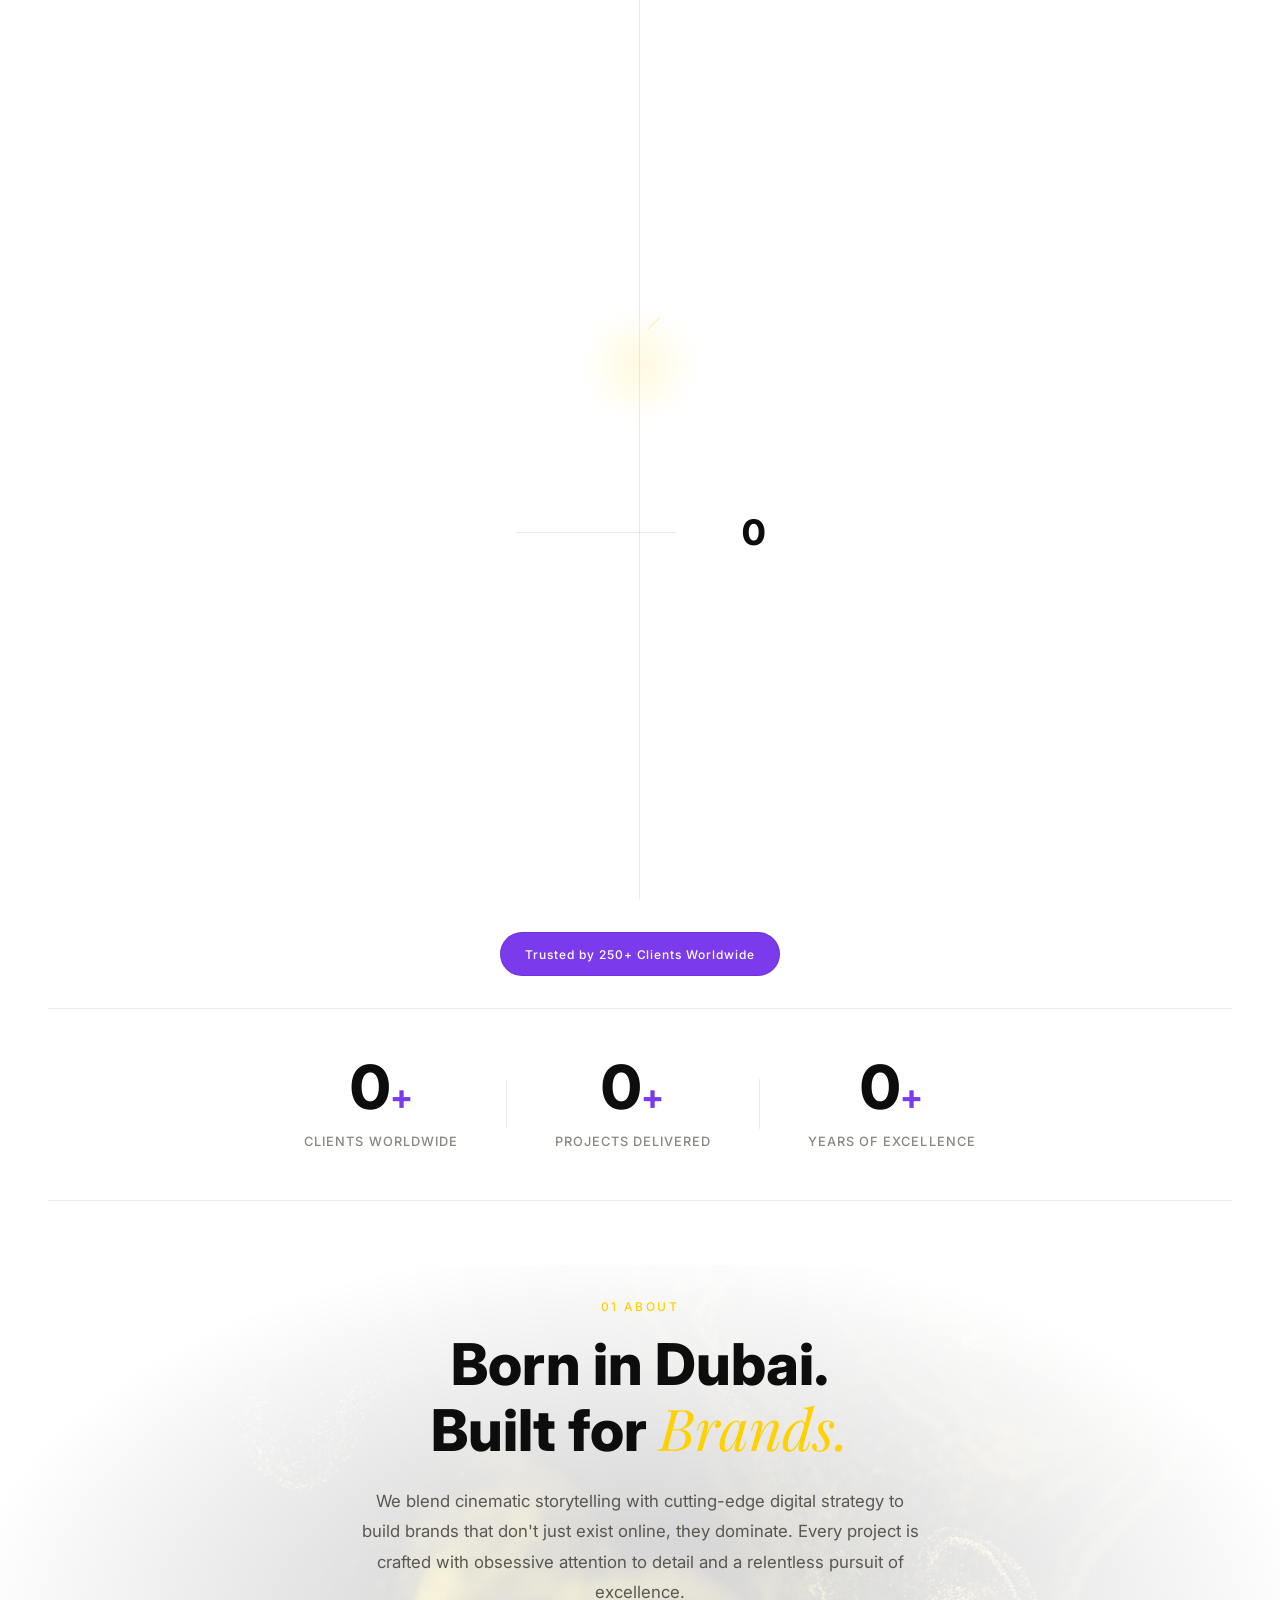
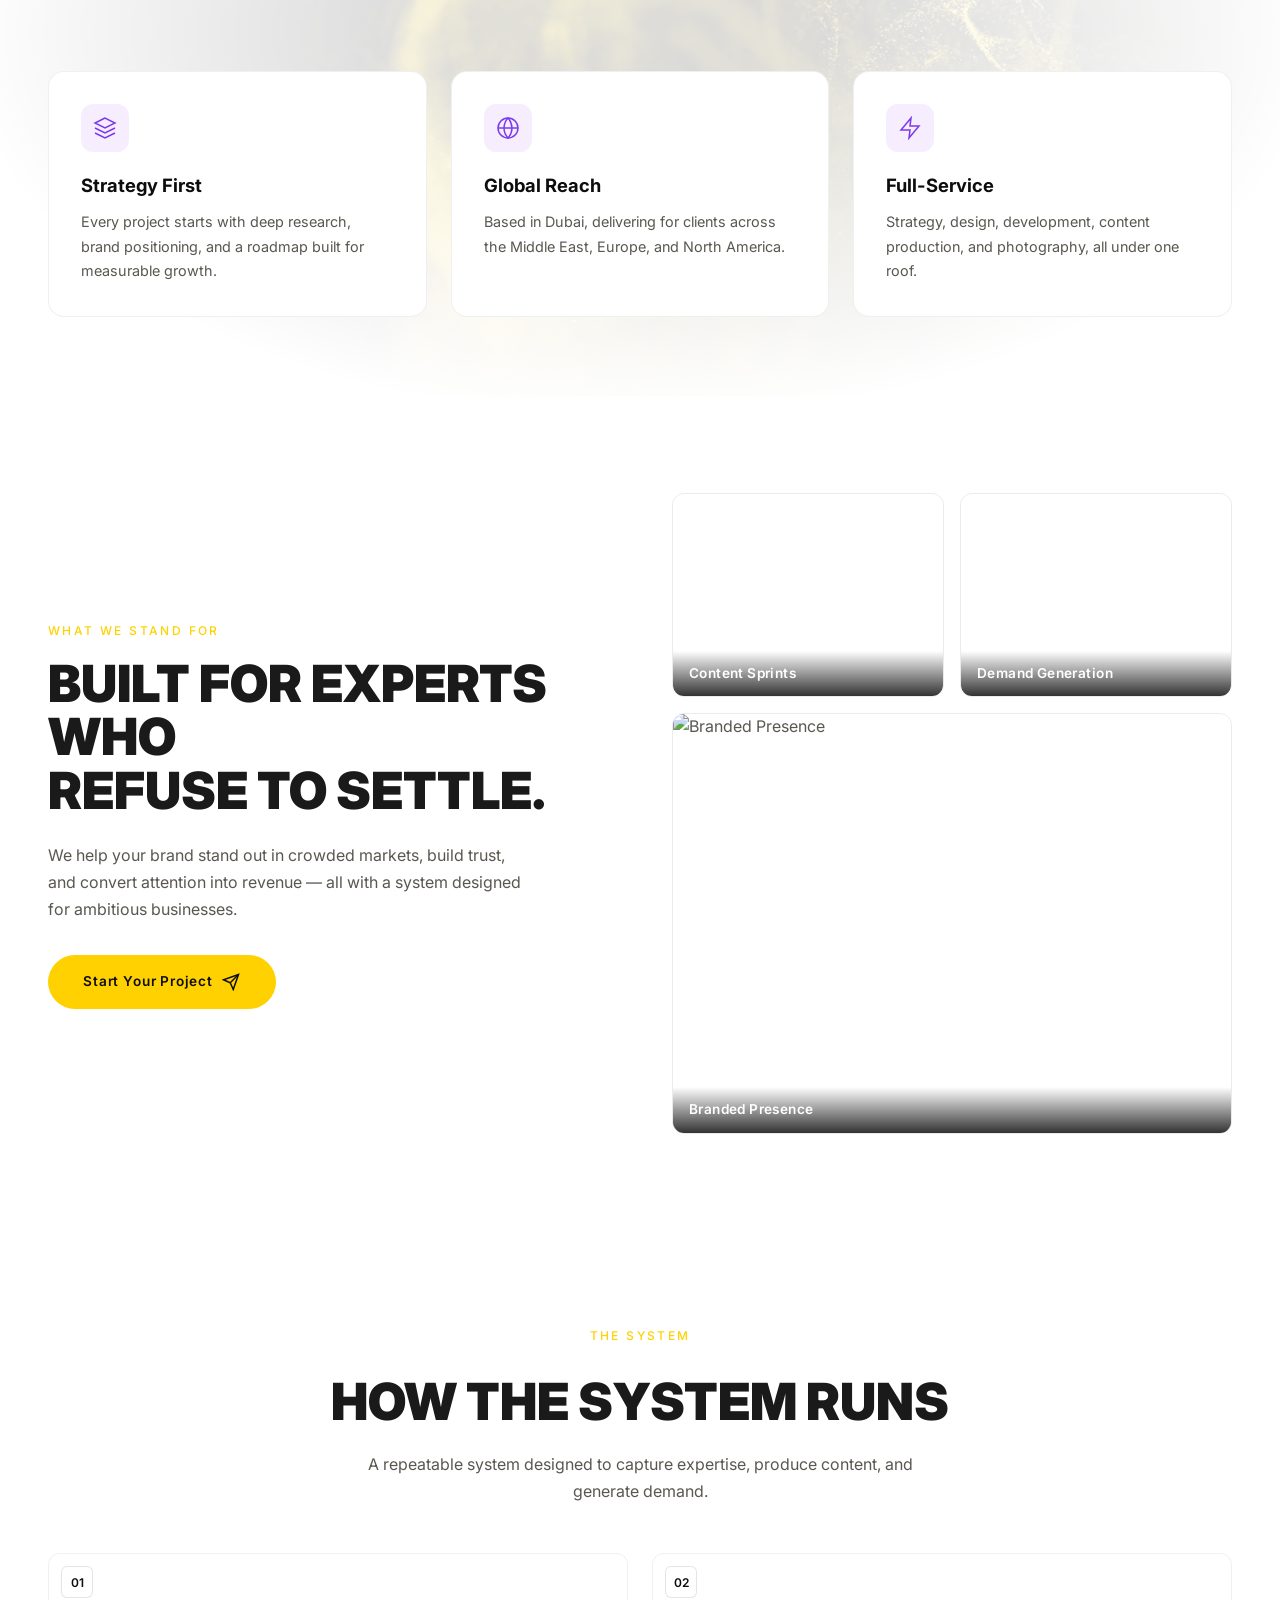
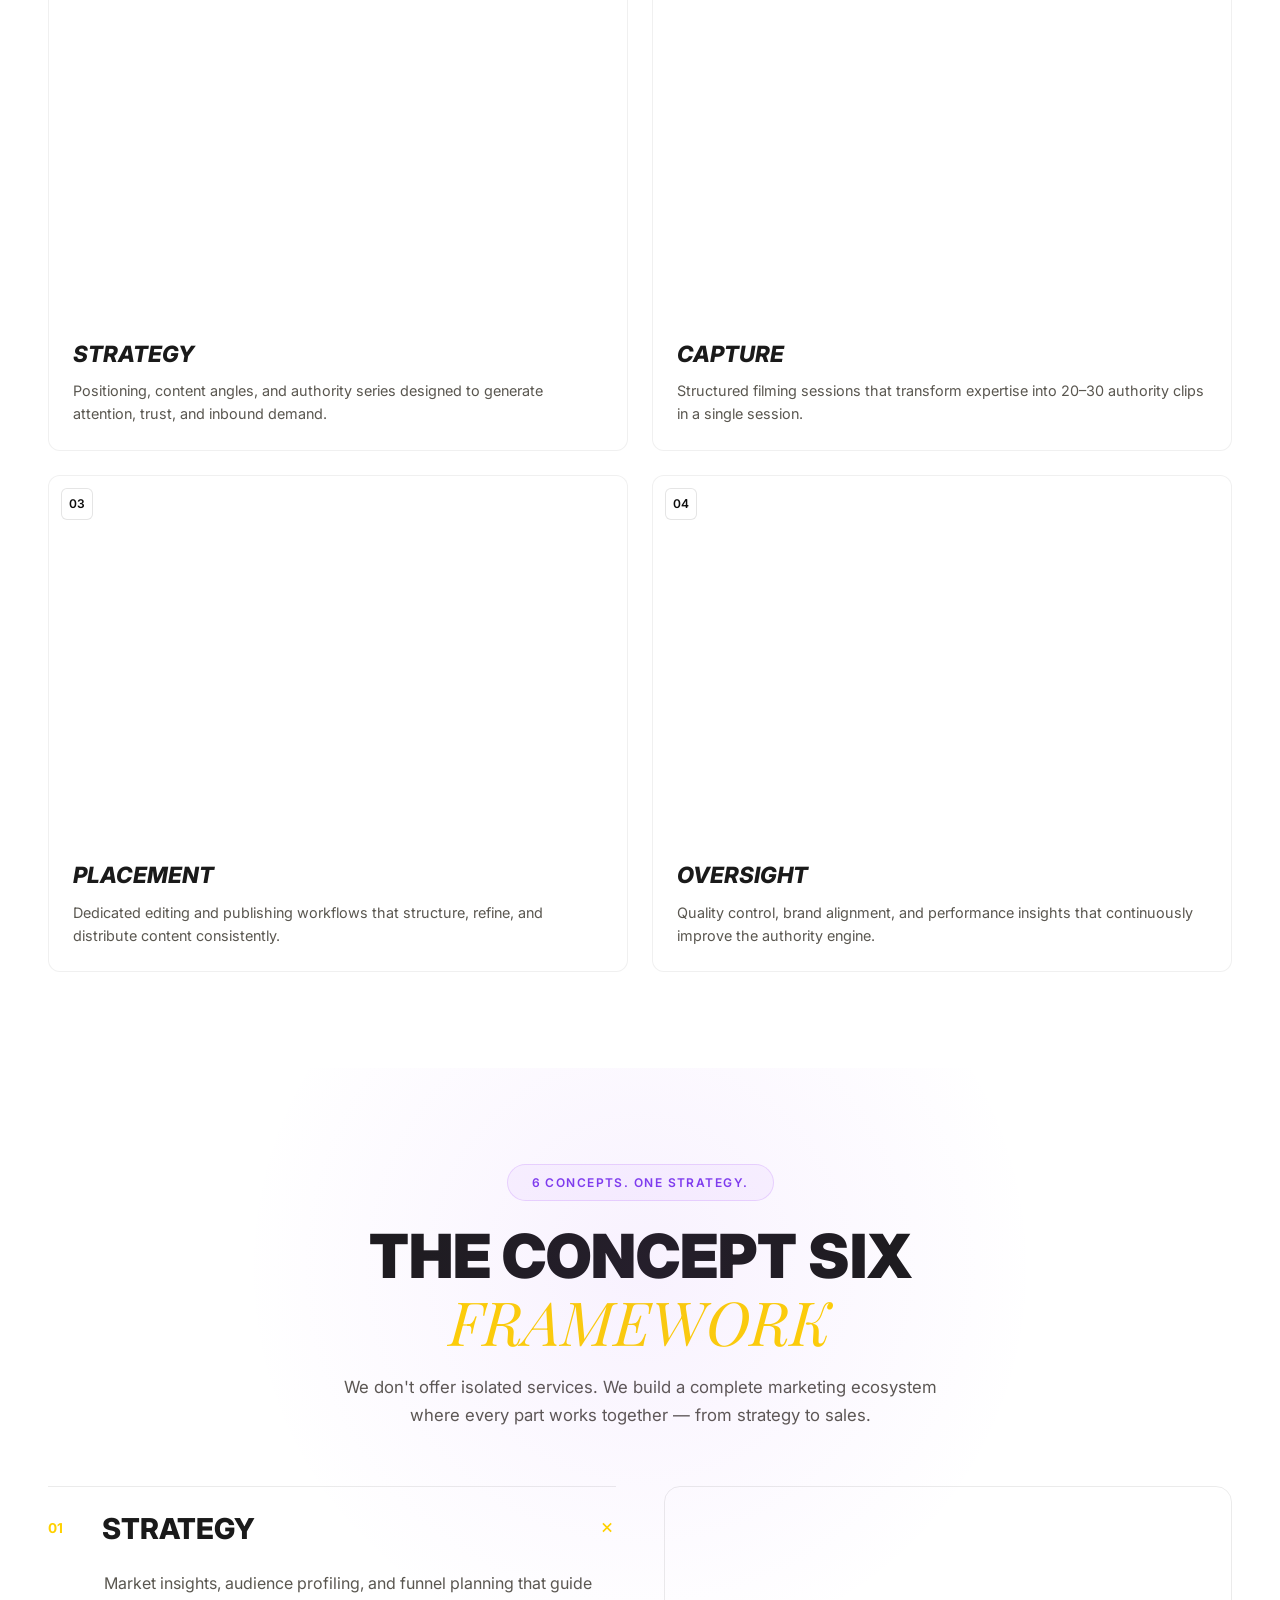
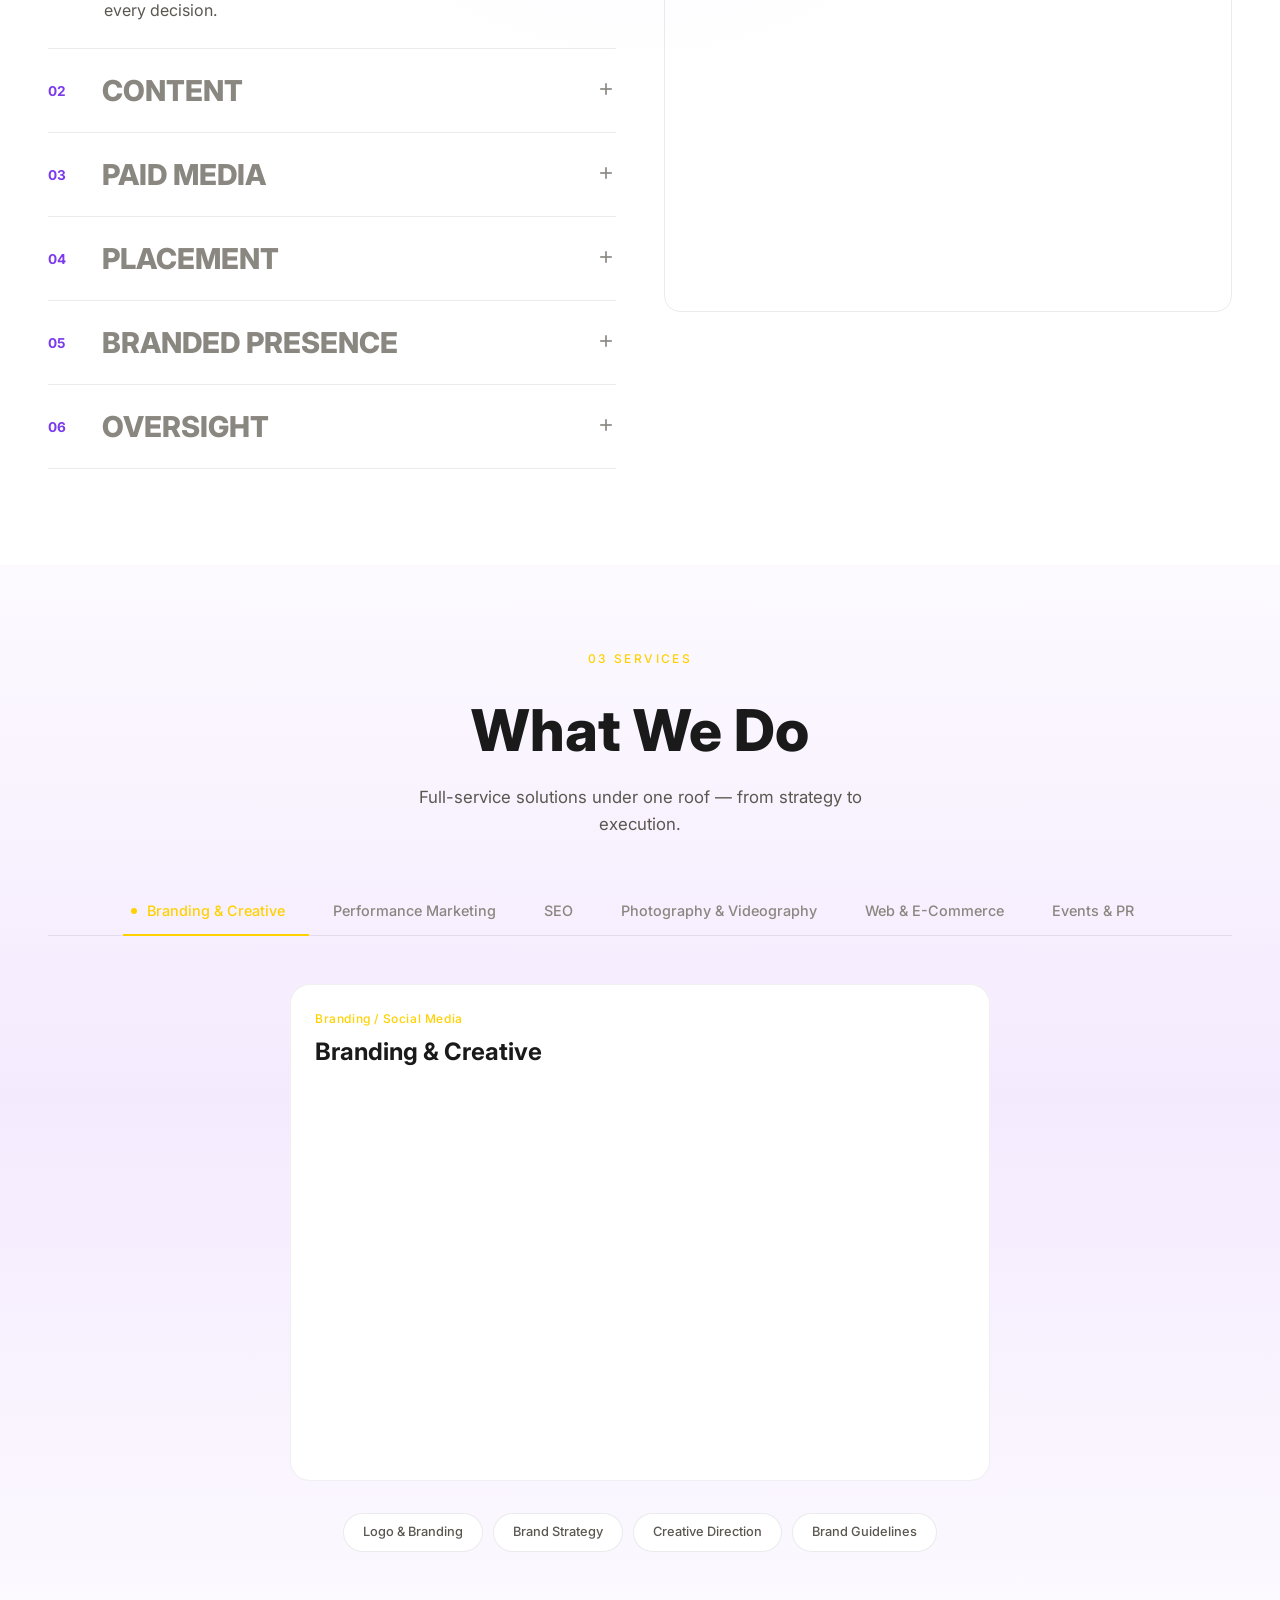
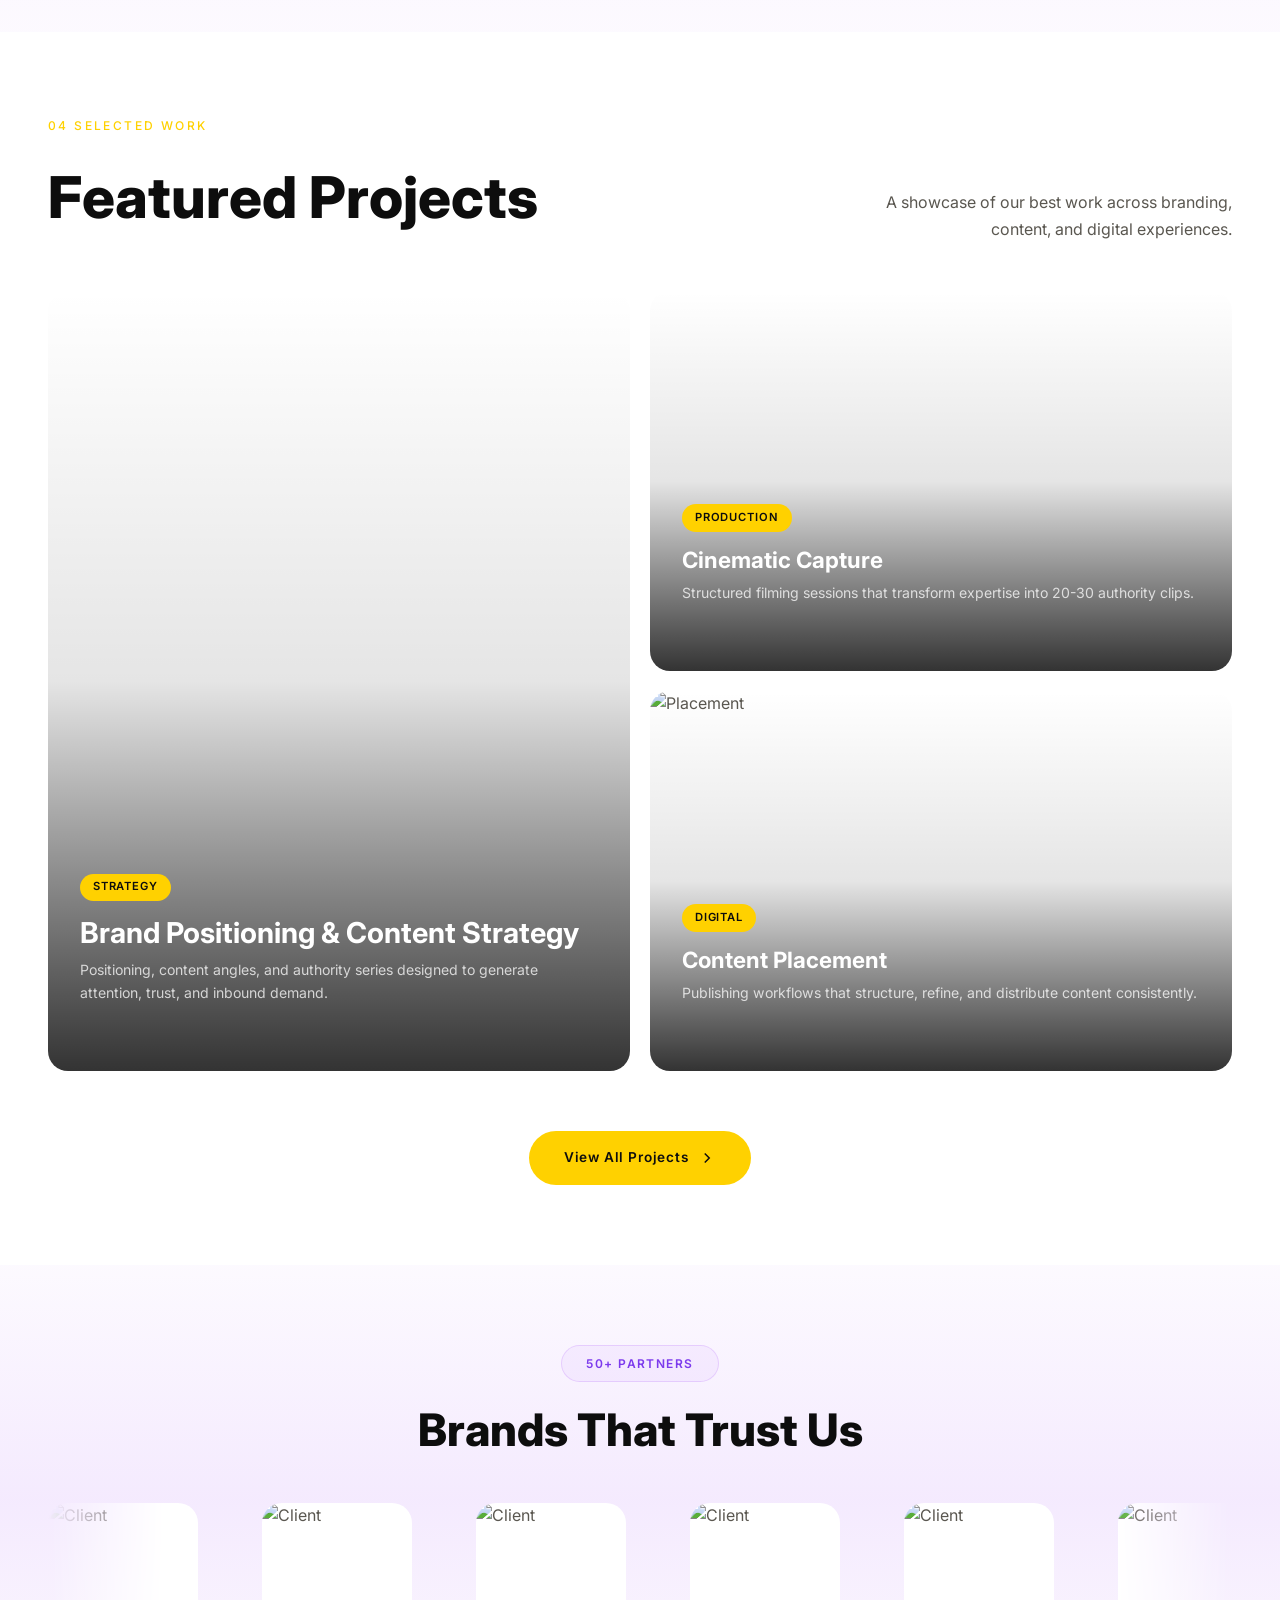
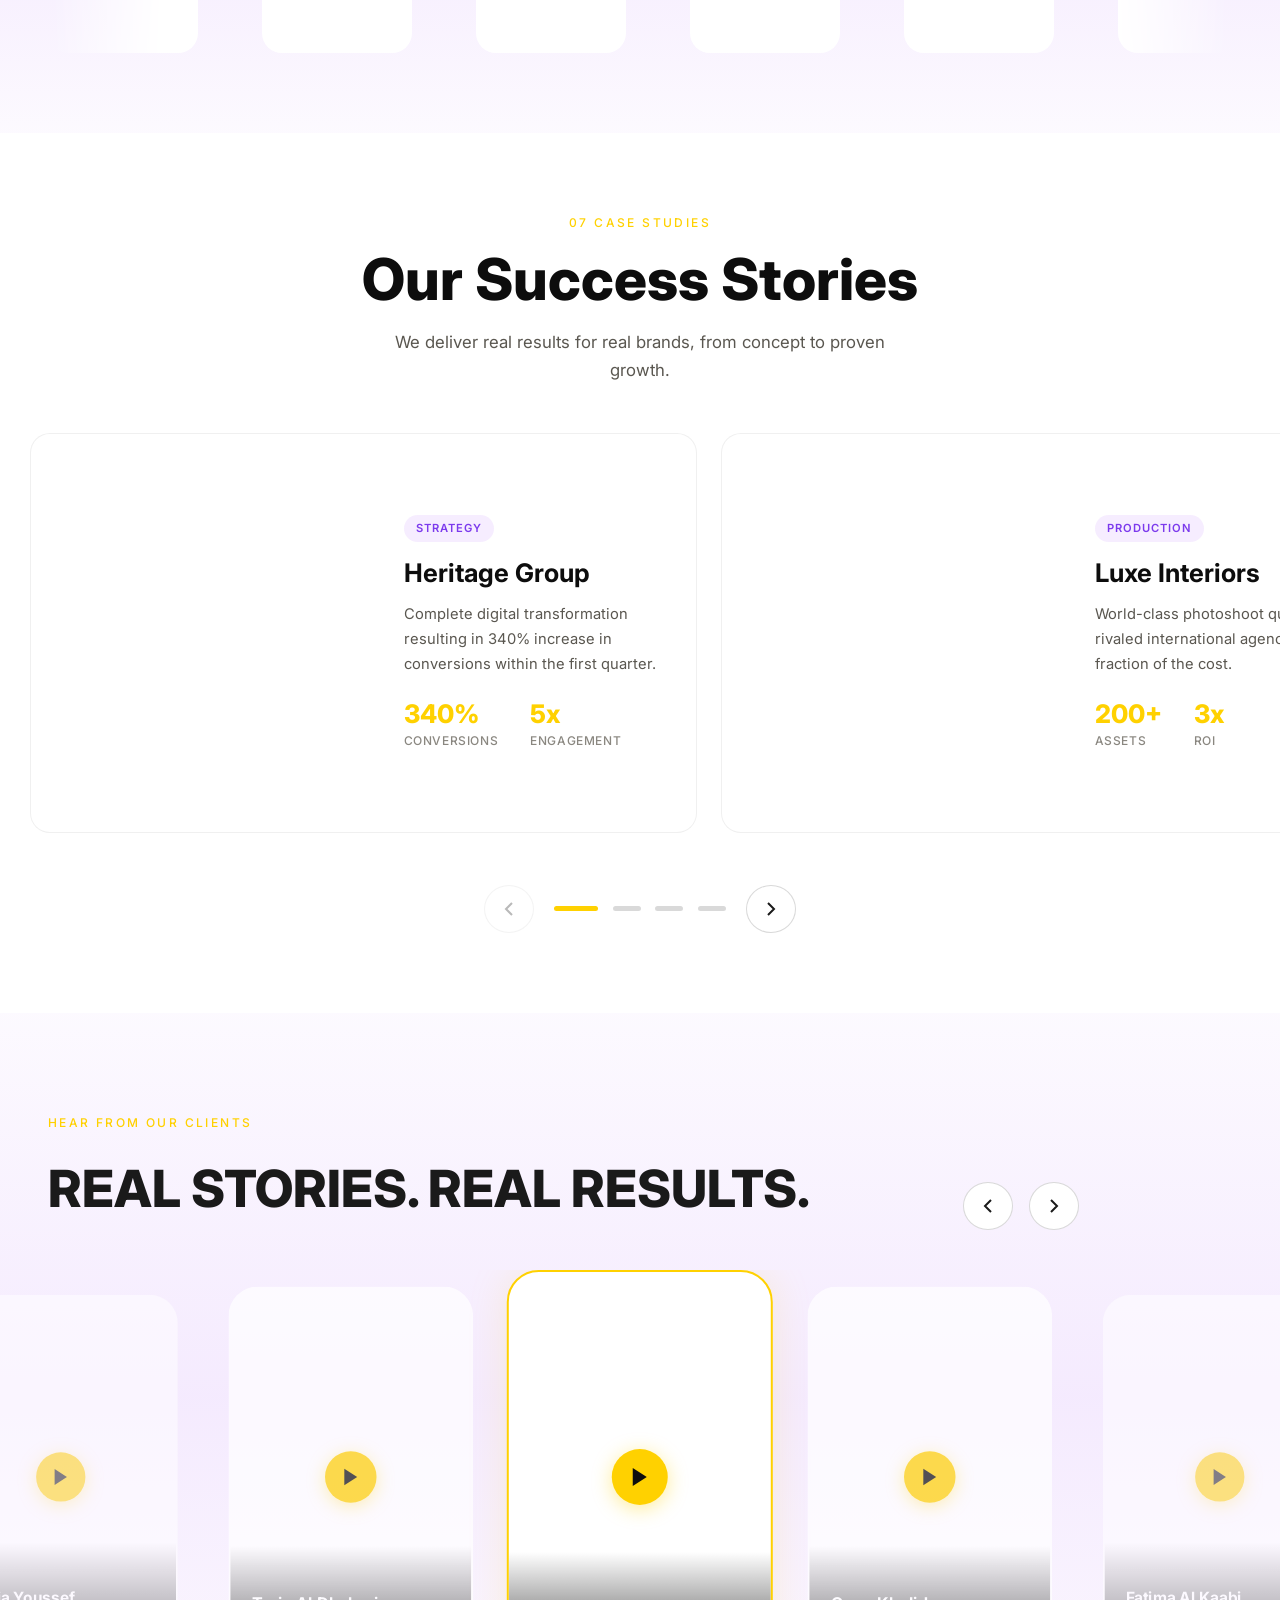
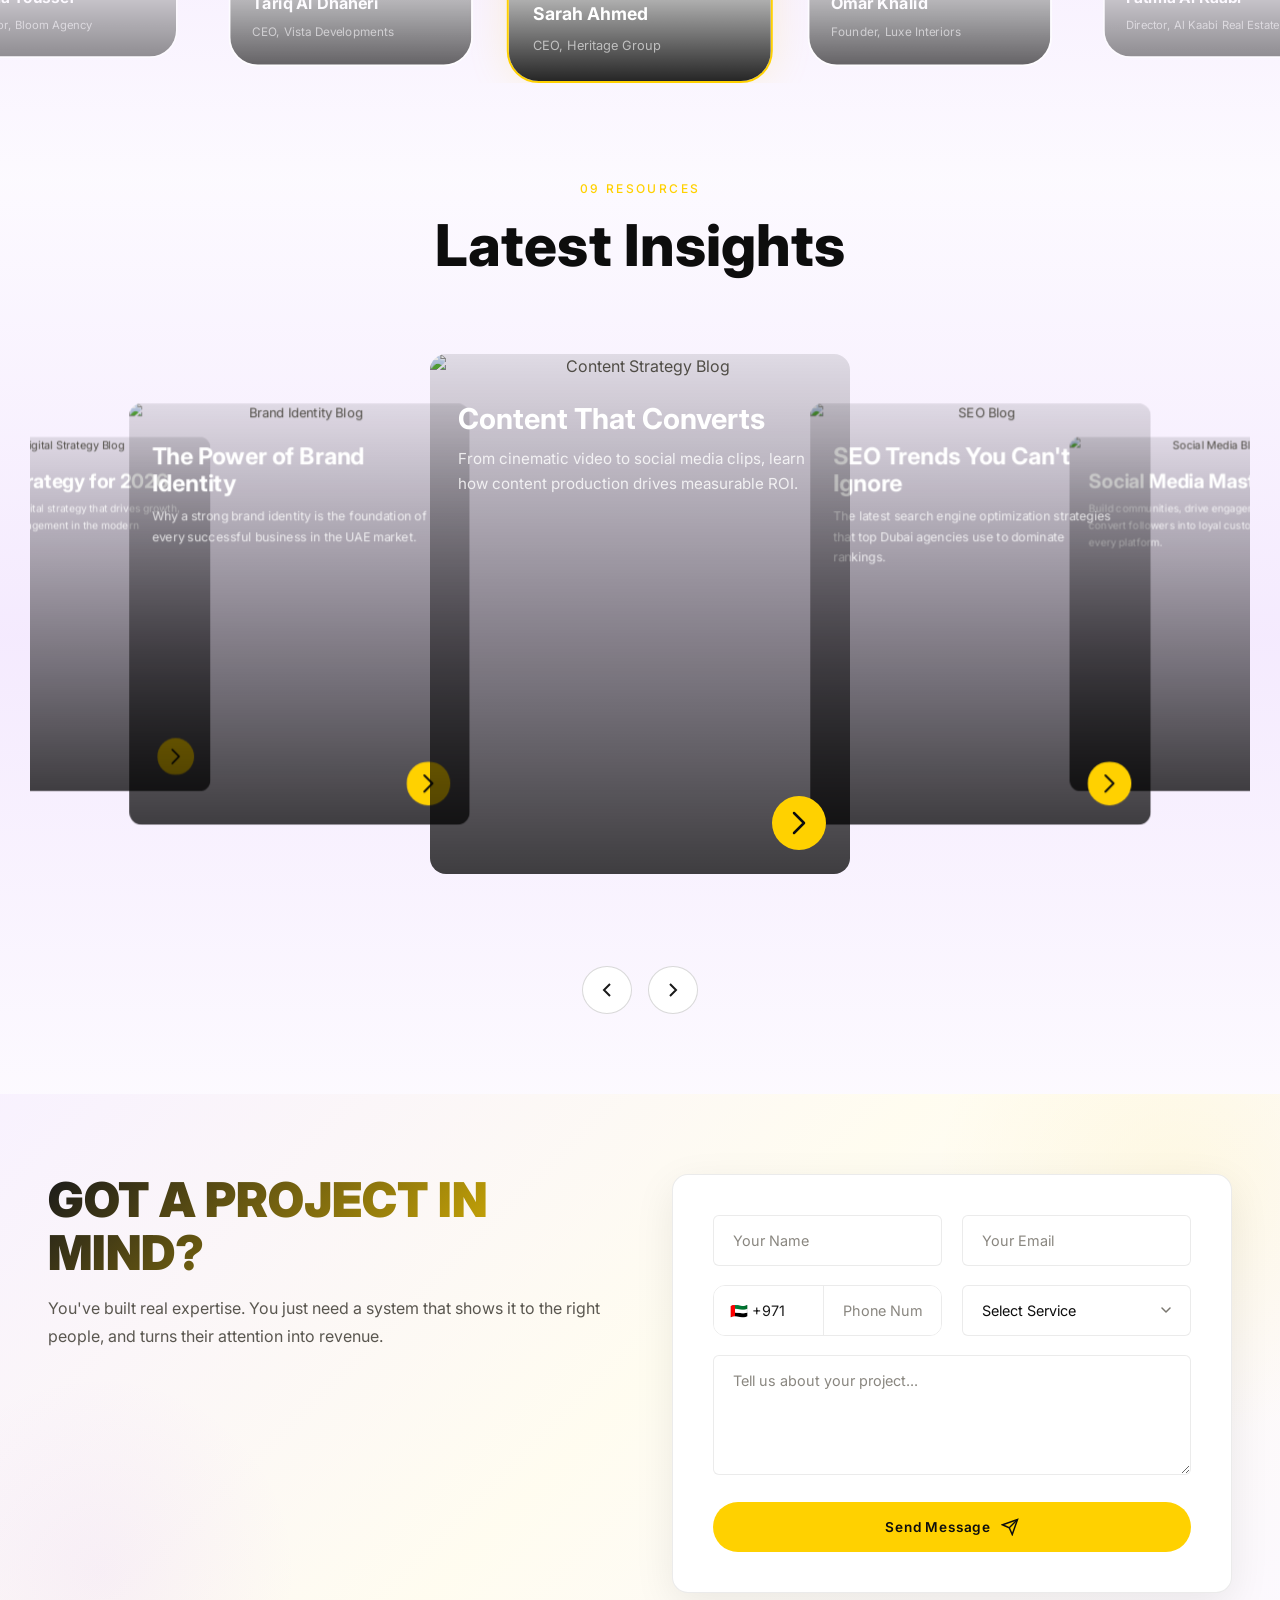
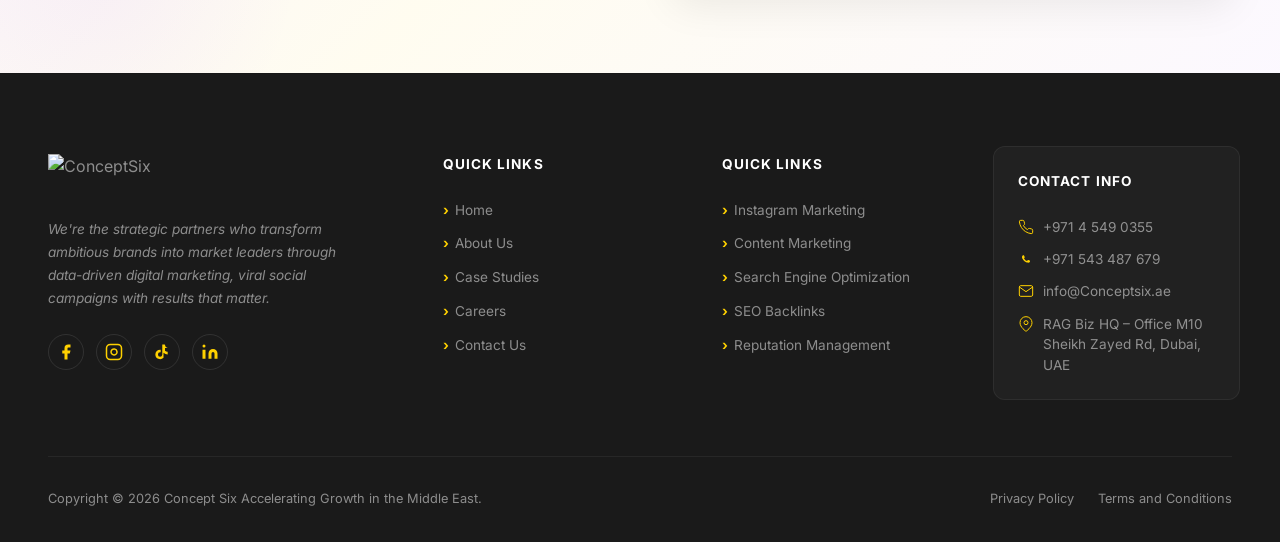
==== index.html @ be92cad1 "Add floating link to V2 on index.html Co-Authored-By: Claude Opus 4.6 (1M context) <noreply@anthropi" ====
<!DOCTYPE html>
<html lang="en" data-theme="light">
<head>
    <meta charset="UTF-8">
    <meta name="viewport" content="width=device-width, initial-scale=1.0">
    <title>CONCEPTSIX | Creative Agency Dubai</title>
    <meta name="description" content="ConceptSix is a full-service creative agency in Dubai offering web development, brand strategy, content production, and professional photography.">

    <!-- Fonts -->
    <link rel="preconnect" href="https://fonts.googleapis.com">
    <link rel="preconnect" href="https://fonts.gstatic.com" crossorigin>
    <link href="https://fonts.googleapis.com/css2?family=Inter:wght@300;400;500;600;700;800;900&family=Playfair+Display:ital,wght@0,400;0,700;0,900;1,400&display=swap" rel="stylesheet">
    <style>
        @font-face {
            font-family: 'Zacbelx';
            src: url('https://conceptsix.ae/wp-content/uploads/2025/06/zacbelx-medium.ttf') format('truetype');
            font-weight: 500;
            font-style: normal;
            font-display: swap;
        }
    </style>

    <!-- GSAP -->
    <script src="https://cdnjs.cloudflare.com/ajax/libs/gsap/3.12.5/gsap.min.js"></script>
    <script src="https://cdnjs.cloudflare.com/ajax/libs/gsap/3.12.5/ScrollTrigger.min.js"></script>
    <script src="https://cdnjs.cloudflare.com/ajax/libs/gsap/3.12.5/ScrollToPlugin.min.js"></script>

    <!-- Lenis Smooth Scroll -->
    <script src="https://unpkg.com/lenis@1.1.18/dist/lenis.min.js"></script>
    <link rel="stylesheet" href="https://cdn.jsdelivr.net/npm/swiper@11/swiper-bundle.min.css"/>
    <script src="https://cdn.jsdelivr.net/npm/swiper@11/swiper-bundle.min.js"></script>

    <link rel="stylesheet" href="styles.css">
</head>
<body>
    <!-- Grain Overlay -->
    <div class="grain-overlay"></div>

    <!-- Custom Cursor -->
    <div class="cursor" id="cursor">
        <div class="cursor-dot"></div>
        <div class="cursor-ring"></div>
    </div>

    <!-- Preloader -->
    <div class="preloader" id="preloader">
        <!-- Curtain panels -->
        <div class="preloader-curtain preloader-curtain-left"></div>
        <div class="preloader-curtain preloader-curtain-right"></div>

        <!-- Center content -->
        <div class="preloader-center">
            <div class="preloader-logo-wrap">
                <svg class="preloader-mark" xmlns="http://www.w3.org/2000/svg" viewBox="0 0 310.9 511.8">
                    <path class="preloader-path" d="M240.6,51.1l42.9,44.3-103.5,102c.3.6.8.5,1.4.6,4.5,1.1,9.5,1.7,14,2.8,56.5,14.7,102.7,61.6,115.4,118.3-.3.4-.8.4-1.2.4-4.7.5-9.8-.4-14.5-.4-13-.2-25.9,0-38.8-.4-2.5,0-8.6.5-10.5,0s-.7-.4-.8-.7c-1.7-3.6-3.2-7.4-5.2-10.9-24.8-43.4-79.3-56.8-126.4-38s-19.4,10.2-28.2,18.5-18.6,23.7-21.1,37.3c-5.5,30.3-1.2,59.7,17.2,84.9,37.1,50.8,115.1,52.7,152.8,1.6,4.5-6.1,8.3-12.7,11.3-19.7,7.8.1,15.6,0,23.5,0,1,0,2,.4,3.1.4,11.8.1,25.8-1,37.3,0s1.7.2,1.8.7c-3,13.3-8.1,26.4-14.6,38.3-39.5,72.7-130,101.3-205.2,65.1C5.8,455.1-27.3,347.3,25.2,266.1L91.4,83.3l58,21.4-18,50.8c0,.5-.3,1.6.6,1.3l107.8-106.1.8.4Z" fill="none" stroke="#FFD100" stroke-width="2"/>
                    <g>
                        <path class="preloader-path" d="M154.9,91.8l-58.4-21.8-.3-.7,5.2-14,57.8,21c.6.4.4,1.2.3,1.9-.9,4.3-4.2,9-4.6,13.6Z" fill="none" stroke="#FFD100" stroke-width="2"/>
                        <path class="preloader-path" d="M150.4,41.7c.1,0,.9,1.2,2.1.8l16.9,6.3.3,1.4-4.8,13.2-58.6-22.2,5.1-13.9h.6c12.4,4.4,24.6,9.3,37,14s1,0,1.5.3Z" fill="none" stroke="#FFD100" stroke-width="2"/>
                        <path class="preloader-path" d="M179.6,21.2c.9.9-4.3,12-4.3,14.1h-1.3s-57.4-21.1-57.4-21.1L121.2,0h.9c0,0,57.4,21.2,57.4,21.2Z" fill="none" stroke="#FFD100" stroke-width="2"/>
                    </g>
                </svg>
                <!-- Glow ring behind logo -->
                <div class="preloader-glow"></div>
            </div>

            <div class="preloader-text">
                <span class="preloader-word">CONCEPT</span><span class="preloader-word accent">SIX</span>
            </div>

            <div class="preloader-counter">
                <div class="preloader-bar">
                    <div class="preloader-progress" id="preloaderProgress"></div>
                </div>
                <div class="preloader-count" id="preloaderCount">0</div>
            </div>

            <div class="preloader-tagline">Loading Experience</div>
        </div>
    </div>

    <!-- Navigation -->
    <nav class="nav" id="nav">
        <a href="#" class="nav-logo"><img src="https://conceptsix.ae/wp-content/uploads/2025/06/cs-yello-512.svg" alt="ConceptSix" class="nav-logo-img"></a>
        <div class="nav-links" id="navLinks">
            <a href="#hero" class="nav-link" data-nav>Home</a>
            <a href="#about" class="nav-link" data-nav>About Us</a>
            <a href="#services" class="nav-link" data-nav>Services</a>
            <a href="#" class="nav-link" data-nav>Industries</a>
            <a href="#work" class="nav-link" data-nav>Case Studies</a>
            <a href="#" class="nav-link" data-nav>Blogs</a>
            <a href="#" class="nav-link" data-nav>Careers</a>
            <a href="#" class="nav-link" data-nav>FAQs</a>
            <a href="#contact" class="nav-link" data-nav>Contact Us</a>
        </div>
        <a href="#contact" class="nav-cta" data-magnetic>Let's Talk</a>
        <button class="nav-toggle" id="navToggle" aria-label="Toggle menu">
            <span></span>
            <span></span>
        </button>
    </nav>

    <!-- Theme Toggle -->
    <button class="theme-toggle" id="themeToggle" aria-label="Toggle theme">
        <svg class="theme-icon theme-icon--dark" xmlns="http://www.w3.org/2000/svg" width="18" height="18" viewBox="0 0 24 24" fill="none" stroke="currentColor" stroke-width="2" stroke-linecap="round" stroke-linejoin="round"><path d="M21 12.79A9 9 0 1 1 11.21 3 7 7 0 0 0 21 12.79z"/></svg>
        <svg class="theme-icon theme-icon--light" xmlns="http://www.w3.org/2000/svg" width="18" height="18" viewBox="0 0 24 24" fill="none" stroke="currentColor" stroke-width="2" stroke-linecap="round" stroke-linejoin="round"><circle cx="12" cy="12" r="5"/><line x1="12" y1="1" x2="12" y2="3"/><line x1="12" y1="21" x2="12" y2="23"/><line x1="4.22" y1="4.22" x2="5.64" y2="5.64"/><line x1="18.36" y1="18.36" x2="19.78" y2="19.78"/><line x1="1" y1="12" x2="3" y2="12"/><line x1="21" y1="12" x2="23" y2="12"/><line x1="4.22" y1="19.78" x2="5.64" y2="18.36"/><line x1="18.36" y1="4.22" x2="19.78" y2="5.64"/></svg>
    </button>

    <!-- Mobile Menu -->
    <div class="mobile-menu" id="mobileMenu">
        <div class="mobile-menu-inner">
            <a href="#hero" class="mobile-link">Home</a>
            <a href="#about" class="mobile-link">About Us</a>
            <a href="#services" class="mobile-link">Services</a>
            <a href="#" class="mobile-link">Industries</a>
            <a href="#work" class="mobile-link">Case Studies</a>
            <a href="#" class="mobile-link">Blogs</a>
            <a href="#" class="mobile-link">Careers</a>
            <a href="#" class="mobile-link">FAQs</a>
            <a href="#contact" class="mobile-link">Contact Us</a>
            <a href="#contact" class="mobile-link mobile-cta">Let's Talk →</a>
        </div>
    </div>

    <!-- HERO SECTION -->
    <section class="hero" id="hero">
        <!-- Main headline -->
        <h1 class="hero-title">
            <span class="hero-line"><span class="hero-line-inner">WE BUILD BRANDS</span></span>
            <span class="hero-line"><span class="hero-line-inner">THAT <em>DOMINATE</em> DIGITAL</span></span>
        </h1>
        <p class="hero-born">Born in Dubai</p>

        <!-- Subtitle -->
        <p class="hero-sub">Strategy, design, and production crafted to generate visibility, trust, and inbound demand.</p>

        <!-- CTA Buttons -->
        <div class="hero-ctas">
            <a href="#contact" class="btn btn-primary" data-magnetic>
                <span>Get a Free Strategy Call</span>
                <svg width="18" height="18" viewBox="0 0 24 24" fill="none" stroke="currentColor" stroke-width="2"><path d="M22 2L11 13"/><polygon points="22,2 15,22 11,13 2,9"/></svg>
            </a>
            <a href="#contact" class="btn btn-outline" data-magnetic>
                <span>See Our Work</span>
                <svg width="18" height="18" viewBox="0 0 24 24" fill="none" stroke="currentColor" stroke-width="2"><polyline points="9 18 15 12 9 6"/></svg>
            </a>
        </div>

        <!-- Scrolling showcase cards -->
        <div class="hero-showcase">
            <div class="hero-showcase-track">
                <div class="hero-card hero-card--short">
                    <video muted loop playsinline autoplay>
                        <source src="https://245974602.fs1.hubspotusercontent-na2.net/hubfs/245974602/conceptsix.ae_207cee48bc6541caa15a0e30786407da.mp4" type="video/mp4">
                    </video>
                </div>
                <div class="hero-card">
                    <img src="https://conceptsix.ae/wp-content/uploads/2025/10/freepik__a-sleek-digital-marketing-concept-modern-workspace__54560.webp" alt="Digital Marketing" loading="lazy">
                </div>
                <div class="hero-card hero-card--short">
                    <video muted loop playsinline autoplay>
                        <source src="https://245974602.fs1.hubspotusercontent-na2.net/hubfs/245974602/conceptsix.ae_7f58416b488a4c779fd698d5a2c591d6.mp4" type="video/mp4">
                    </video>
                </div>
                <div class="hero-card">
                    <img src="https://conceptsix.ae/wp-content/uploads/2025/10/modern-equipped-computer-lab-scaled.webp" alt="Computer Lab" loading="lazy">
                </div>
                <div class="hero-card hero-card--tall">
                    <video muted loop playsinline autoplay>
                        <source src="https://245974602.fs1.hubspotusercontent-na2.net/hubfs/245974602/conceptsix.ae_1b0bbf4b0c5842178cee90f04976ee6a.mp4" type="video/mp4">
                    </video>
                </div>
                <div class="hero-card hero-card--short">
                    <img src="https://conceptsix.ae/wp-content/uploads/2025/10/freepik__assistant__12573-1.webp" alt="Creative Work" loading="lazy">
                </div>
                <div class="hero-card">
                    <video muted loop playsinline autoplay>
                        <source src="https://245974602.fs1.hubspotusercontent-na2.net/hubfs/245974602/conceptsix.ae_7ebf3650b7a9484cb57c45c7d7089f55.mp4" type="video/mp4">
                    </video>
                </div>
                <div class="hero-card hero-card--short">
                    <img src="https://conceptsix.ae/wp-content/uploads/2025/10/freepik__a-sleek-digital-marketing-concept-modern-workspace__54560.webp" alt="Digital Marketing" loading="lazy">
                </div>
                <!-- Duplicate set for seamless loop -->
                <div class="hero-card">
                    <video muted loop playsinline autoplay>
                        <source src="https://245974602.fs1.hubspotusercontent-na2.net/hubfs/245974602/conceptsix.ae_207cee48bc6541caa15a0e30786407da.mp4" type="video/mp4">
                    </video>
                </div>
                <div class="hero-card hero-card--short">
                    <img src="https://conceptsix.ae/wp-content/uploads/2025/10/freepik__a-sleek-digital-marketing-concept-modern-workspace__54560.webp" alt="Digital Marketing" loading="lazy">
                </div>
                <div class="hero-card">
                    <video muted loop playsinline autoplay>
                        <source src="https://245974602.fs1.hubspotusercontent-na2.net/hubfs/245974602/conceptsix.ae_7f58416b488a4c779fd698d5a2c591d6.mp4" type="video/mp4">
                    </video>
                </div>
                <div class="hero-card hero-card--short">
                    <img src="https://conceptsix.ae/wp-content/uploads/2025/10/modern-equipped-computer-lab-scaled.webp" alt="Computer Lab" loading="lazy">
                </div>
                <div class="hero-card hero-card--tall">
                    <video muted loop playsinline autoplay>
                        <source src="https://245974602.fs1.hubspotusercontent-na2.net/hubfs/245974602/conceptsix.ae_1b0bbf4b0c5842178cee90f04976ee6a.mp4" type="video/mp4">
                    </video>
                </div>
                <div class="hero-card">
                    <img src="https://conceptsix.ae/wp-content/uploads/2025/10/freepik__assistant__12573-1.webp" alt="Creative Work" loading="lazy">
                </div>
                <div class="hero-card hero-card--short">
                    <video muted loop playsinline autoplay>
                        <source src="https://245974602.fs1.hubspotusercontent-na2.net/hubfs/245974602/conceptsix.ae_7ebf3650b7a9484cb57c45c7d7089f55.mp4" type="video/mp4">
                    </video>
                </div>
                <div class="hero-card">
                    <img src="https://conceptsix.ae/wp-content/uploads/2025/10/freepik__a-sleek-digital-marketing-concept-modern-workspace__54560.webp" alt="Digital Marketing" loading="lazy">
                </div>
            </div>
        </div>
    </section>

    <!-- STATS BAR -->
    <section class="stats-bar section">
        <div class="container">
            <div class="hero-badge-pill about-trust-pill" style="opacity:1;transform:none;margin:0 auto 2rem;display:table;">
                <span>Trusted by 250+ Clients Worldwide</span>
            </div>
            <div class="about-stats">
                <div class="about-stat" data-reveal>
                    <span class="about-stat-num" data-count="250">0</span><span class="about-stat-plus">+</span>
                    <span class="about-stat-label">Clients Worldwide</span>
                </div>
                <div class="about-stat-divider"></div>
                <div class="about-stat" data-reveal>
                    <span class="about-stat-num" data-count="300">0</span><span class="about-stat-plus">+</span>
                    <span class="about-stat-label">Projects Delivered</span>
                </div>
                <div class="about-stat-divider"></div>
                <div class="about-stat" data-reveal>
                    <span class="about-stat-num" data-count="6">0</span><span class="about-stat-plus">+</span>
                    <span class="about-stat-label">Years of Excellence</span>
                </div>
            </div>
        </div>
    </section>

    <!-- ABOUT SECTION -->
    <section class="about section" id="about">
        <video class="about-bg-video" autoplay muted loop playsinline poster="poster.jpg">
            <source src="https://dl.dropboxusercontent.com/scl/fi/f4aaw6v3wom0neomt729w/GettyImages-1139926612-1.mp4?rlkey=jmlm5exjzb8fe2vysvphm2de7&st=w1k2lzik" type="video/mp4">
        </video>
        <div class="container">
            <!-- Top: centered intro -->
            <div class="about-intro">
                <span class="section-tag center" data-reveal>01 About</span>
                <h2 class="about-title" data-reveal-lines>
                    Born in Dubai.<br>Built for <em>Brands.</em>
                </h2>
                <p class="about-text" data-reveal>
                    We blend cinematic storytelling with cutting-edge digital strategy to build
                    brands that don't just exist online, they dominate. Every project is crafted
                    with obsessive attention to detail and a relentless pursuit of excellence.
                </p>
            </div>

            <!-- Feature cards -->
            <div class="about-features">
                <div class="about-feature" data-reveal>
                    <div class="about-feature-icon">
                        <svg width="24" height="24" viewBox="0 0 24 24" fill="none" stroke="currentColor" stroke-width="1.5"><path d="M12 2L2 7l10 5 10-5-10-5z"/><path d="M2 17l10 5 10-5"/><path d="M2 12l10 5 10-5"/></svg>
                    </div>
                    <h3 class="about-feature-title">Strategy First</h3>
                    <p class="about-feature-desc">Every project starts with deep research, brand positioning, and a roadmap built for measurable growth.</p>
                </div>
                <div class="about-feature" data-reveal>
                    <div class="about-feature-icon">
                        <svg width="24" height="24" viewBox="0 0 24 24" fill="none" stroke="currentColor" stroke-width="1.5"><path d="M12 22c5.523 0 10-4.477 10-10S17.523 2 12 2 2 6.477 2 12s4.477 10 10 10z"/><path d="M2 12h20"/><path d="M12 2a15.3 15.3 0 0 1 4 10 15.3 15.3 0 0 1-4 10 15.3 15.3 0 0 1-4-10 15.3 15.3 0 0 1 4-10z"/></svg>
                    </div>
                    <h3 class="about-feature-title">Global Reach</h3>
                    <p class="about-feature-desc">Based in Dubai, delivering for clients across the Middle East, Europe, and North America.</p>
                </div>
                <div class="about-feature" data-reveal>
                    <div class="about-feature-icon">
                        <svg width="24" height="24" viewBox="0 0 24 24" fill="none" stroke="currentColor" stroke-width="1.5"><polygon points="13 2 3 14 12 14 11 22 21 10 12 10 13 2"/></svg>
                    </div>
                    <h3 class="about-feature-title">Full-Service</h3>
                    <p class="about-feature-desc">Strategy, design, development, content production, and photography, all under one roof.</p>
                </div>
            </div>
        </div>
    </section>

    <!-- BUILT FOR EXPERTS -->
    <section class="experts section" id="experts">
        <div class="container">
            <div class="experts-content">
                <div class="experts-left">
                    <span class="section-tag" data-reveal>What We Stand For</span>
                    <h2 class="experts-title" data-reveal-lines>BUILT FOR EXPERTS WHO<br>REFUSE TO SETTLE.</h2>
                    <p class="experts-desc" data-reveal>We help your brand stand out in crowded markets, build trust, and convert attention into revenue — all with a system designed for ambitious businesses.</p>
                    <a href="#contact" class="btn btn-primary" data-magnetic>
                        <span>Start Your Project</span>
                        <svg width="18" height="18" viewBox="0 0 24 24" fill="none" stroke="currentColor" stroke-width="2"><path d="M22 2L11 13"/><polygon points="22,2 15,22 11,13 2,9"/></svg>
                    </a>
                </div>
                <div class="experts-right">
                    <div class="experts-cards">
                        <div class="expert-card" data-reveal>
                            <div class="expert-card-media">
                                <video muted loop playsinline autoplay>
                                    <source src="https://245974602.fs1.hubspotusercontent-na2.net/hubfs/245974602/conceptsix.ae_207cee48bc6541caa15a0e30786407da.mp4" type="video/mp4">
                                </video>
                            </div>
                            <span class="expert-card-label">Content Sprints</span>
                        </div>
                        <div class="expert-card" data-reveal>
                            <div class="expert-card-media">
                                <video muted loop playsinline autoplay>
                                    <source src="https://245974602.fs1.hubspotusercontent-na2.net/hubfs/245974602/conceptsix.ae_7f58416b488a4c779fd698d5a2c591d6.mp4" type="video/mp4">
                                </video>
                            </div>
                            <span class="expert-card-label">Demand Generation</span>
                        </div>
                        <div class="expert-card" data-reveal>
                            <div class="expert-card-media">
                                <img src="https://conceptsix.ae/wp-content/uploads/2025/10/freepik__a-sleek-digital-marketing-concept-modern-workspace__54560.webp" alt="Branded Presence" loading="lazy">
                            </div>
                            <span class="expert-card-label">Branded Presence</span>
                        </div>
                    </div>
                </div>
            </div>
        </div>
    </section>

    <!-- HOW THE SYSTEM RUNS -->
    <section class="system-runs section" id="system">
        <div class="container">
            <div class="system-runs-header" style="text-align:center;">
                <span class="section-tag center" data-reveal>The System</span>
                <h2 class="system-runs-title" data-reveal-lines>How The System Runs</h2>
                <p class="system-runs-sub" data-reveal>A repeatable system designed to capture expertise, produce content, and generate demand.</p>
            </div>
            <div class="system-runs-grid">
                <div class="system-card" data-reveal>
                    <div class="system-card-num">01</div>
                    <div class="system-card-media">
                        <video muted loop playsinline autoplay>
                            <source src="https://245974602.fs1.hubspotusercontent-na2.net/hubfs/245974602/conceptsix.ae_207cee48bc6541caa15a0e30786407da.mp4" type="video/mp4">
                        </video>
                    </div>
                    <h3 class="system-card-title">Strategy</h3>
                    <p class="system-card-desc">Positioning, content angles, and authority series designed to generate attention, trust, and inbound demand.</p>
                </div>
                <div class="system-card" data-reveal>
                    <div class="system-card-num">02</div>
                    <div class="system-card-media">
                        <video muted loop playsinline autoplay>
                            <source src="https://245974602.fs1.hubspotusercontent-na2.net/hubfs/245974602/conceptsix.ae_7f58416b488a4c779fd698d5a2c591d6.mp4" type="video/mp4">
                        </video>
                    </div>
                    <h3 class="system-card-title">Capture</h3>
                    <p class="system-card-desc">Structured filming sessions that transform expertise into 20–30 authority clips in a single session.</p>
                </div>
                <div class="system-card" data-reveal>
                    <div class="system-card-num">03</div>
                    <div class="system-card-media">
                        <video muted loop playsinline autoplay>
                            <source src="https://245974602.fs1.hubspotusercontent-na2.net/hubfs/245974602/conceptsix.ae_d3bd3bac82c04b7691233d6f83fd4b0c.mp4" type="video/mp4">
                        </video>
                    </div>
                    <h3 class="system-card-title">Placement</h3>
                    <p class="system-card-desc">Dedicated editing and publishing workflows that structure, refine, and distribute content consistently.</p>
                </div>
                <div class="system-card" data-reveal>
                    <div class="system-card-num">04</div>
                    <div class="system-card-media">
                        <video muted loop playsinline autoplay>
                            <source src="https://245974602.fs1.hubspotusercontent-na2.net/hubfs/245974602/conceptsix.ae_1b0bbf4b0c5842178cee90f04976ee6a.mp4" type="video/mp4">
                        </video>
                    </div>
                    <h3 class="system-card-title">Oversight</h3>
                    <p class="system-card-desc">Quality control, brand alignment, and performance insights that continuously improve the authority engine.</p>
                </div>
            </div>
        </div>
    </section>

    <!-- THE CONCEPT SIX FRAMEWORK -->
    <section class="framework section" id="framework">
        <div class="framework-bg-glow"></div>
        <div class="container">
            <div class="framework-header">
                <span class="framework-badge">6 Concepts. One Strategy.</span>
                <h2 class="framework-title" data-reveal-lines>The Concept Six<br><em>Framework</em></h2>
                <p class="framework-desc" data-reveal>We don't offer isolated services. We build a complete marketing ecosystem where every part works together — from strategy to sales.</p>
            </div>
            <div class="fw-split">
                <div class="framework-accordion">
                    <div class="fw-item active" data-fw-img="https://245974602.fs1.hubspotusercontent-na2.net/hubfs/245974602/conceptsix.ae_207cee48bc6541caa15a0e30786407da.mp4" data-reveal>
                        <button class="fw-item-header">
                            <span class="fw-item-num">01</span>
                            <h3 class="fw-item-title">Strategy</h3>
                            <span class="fw-item-toggle"><svg width="20" height="20" viewBox="0 0 24 24" fill="none" stroke="currentColor" stroke-width="2"><line x1="12" y1="5" x2="12" y2="19"/><line x1="5" y1="12" x2="19" y2="12"/></svg></span>
                        </button>
                        <div class="fw-item-body">
                            <p>Market insights, audience profiling, and funnel planning that guide every decision.</p>
                        </div>
                    </div>
                    <div class="fw-item" data-fw-img="https://245974602.fs1.hubspotusercontent-na2.net/hubfs/245974602/conceptsix.ae_7f58416b488a4c779fd698d5a2c591d6.mp4" data-reveal>
                        <button class="fw-item-header">
                            <span class="fw-item-num">02</span>
                            <h3 class="fw-item-title">Content</h3>
                            <span class="fw-item-toggle"><svg width="20" height="20" viewBox="0 0 24 24" fill="none" stroke="currentColor" stroke-width="2"><line x1="12" y1="5" x2="12" y2="19"/><line x1="5" y1="12" x2="19" y2="12"/></svg></span>
                        </button>
                        <div class="fw-item-body">
                            <p>High-quality visuals, videos, and messaging designed to capture attention and build brand value.</p>
                        </div>
                    </div>
                    <div class="fw-item" data-fw-img="https://245974602.fs1.hubspotusercontent-na2.net/hubfs/245974602/conceptsix.ae_d3bd3bac82c04b7691233d6f83fd4b0c.mp4" data-reveal>
                        <button class="fw-item-header">
                            <span class="fw-item-num">03</span>
                            <h3 class="fw-item-title">Paid Media</h3>
                            <span class="fw-item-toggle"><svg width="20" height="20" viewBox="0 0 24 24" fill="none" stroke="currentColor" stroke-width="2"><line x1="12" y1="5" x2="12" y2="19"/><line x1="5" y1="12" x2="19" y2="12"/></svg></span>
                        </button>
                        <div class="fw-item-body">
                            <p>Performance-driven campaigns across digital platforms that deliver measurable ROI at scale.</p>
                        </div>
                    </div>
                    <div class="fw-item" data-fw-img="https://245974602.fs1.hubspotusercontent-na2.net/hubfs/245974602/conceptsix.ae_1b0bbf4b0c5842178cee90f04976ee6a.mp4" data-reveal>
                        <button class="fw-item-header">
                            <span class="fw-item-num">04</span>
                            <h3 class="fw-item-title">Placement</h3>
                            <span class="fw-item-toggle"><svg width="20" height="20" viewBox="0 0 24 24" fill="none" stroke="currentColor" stroke-width="2"><line x1="12" y1="5" x2="12" y2="19"/><line x1="5" y1="12" x2="19" y2="12"/></svg></span>
                        </button>
                        <div class="fw-item-body">
                            <p>Strategic distribution across channels where your ideal customers are active.</p>
                        </div>
                    </div>
                    <div class="fw-item" data-fw-img="https://245974602.fs1.hubspotusercontent-na2.net/hubfs/245974602/conceptsix.ae_801c0dfaed5e464f8000742e0812b9e5.mp4" data-reveal>
                        <button class="fw-item-header">
                            <span class="fw-item-num">05</span>
                            <h3 class="fw-item-title">Branded Presence</h3>
                            <span class="fw-item-toggle"><svg width="20" height="20" viewBox="0 0 24 24" fill="none" stroke="currentColor" stroke-width="2"><line x1="12" y1="5" x2="12" y2="19"/><line x1="5" y1="12" x2="19" y2="12"/></svg></span>
                        </button>
                        <div class="fw-item-body">
                            <p>Consistent branding across every touchpoint that builds trust and loyalty.</p>
                        </div>
                    </div>
                    <div class="fw-item" data-fw-img="https://245974602.fs1.hubspotusercontent-na2.net/hubfs/245974602/conceptsix.ae_7ebf3650b7a9484cb57c45c7d7089f55.mp4" data-reveal>
                        <button class="fw-item-header">
                            <span class="fw-item-num">06</span>
                            <h3 class="fw-item-title">Oversight</h3>
                            <span class="fw-item-toggle"><svg width="20" height="20" viewBox="0 0 24 24" fill="none" stroke="currentColor" stroke-width="2"><line x1="12" y1="5" x2="12" y2="19"/><line x1="5" y1="12" x2="19" y2="12"/></svg></span>
                        </button>
                        <div class="fw-item-body">
                            <p>Continuous performance monitoring that turns data into actionable growth strategies.</p>
                        </div>
                    </div>
                </div>
                <div class="fw-media">
                    <div class="fw-media-inner">
                        <video class="fw-media-video" muted loop playsinline autoplay>
                            <source src="https://245974602.fs1.hubspotusercontent-na2.net/hubfs/245974602/conceptsix.ae_207cee48bc6541caa15a0e30786407da.mp4" type="video/mp4">
                        </video>
                    </div>
                </div>
            </div>
        </div>
    </section>

    <!-- SERVICES SECTION -->
    <section class="services section" id="services">
        <div class="container">
            <div class="services-header">
                <span class="section-tag" data-reveal>03 Services</span>
                <h2 class="services-title" data-reveal-lines>What We Do</h2>
                <p class="services-sub" data-reveal>Full-service solutions under one roof — from strategy to execution.</p>
            </div>
            <div class="svc-tabs" data-reveal>
                <button class="svc-tab active" data-svc-tab="0">Branding & Creative</button>
                <button class="svc-tab" data-svc-tab="1">Performance Marketing</button>
                <button class="svc-tab" data-svc-tab="2">SEO</button>
                <button class="svc-tab" data-svc-tab="3">Photography & Videography</button>
                <button class="svc-tab" data-svc-tab="4">Web & E-Commerce</button>
                <button class="svc-tab" data-svc-tab="5">Events & PR</button>
            </div>
            <div class="svc-panels">
                <div class="svc-panel active" data-svc-panel="0">
                    <div class="svc-panel-card">
                        <span class="svc-panel-tag">Branding / Social Media</span>
                        <h3 class="svc-panel-title">Branding & Creative</h3>
                        <div class="svc-panel-media">
                            <video muted loop playsinline autoplay>
                                <source src="https://245974602.fs1.hubspotusercontent-na2.net/hubfs/245974602/conceptsix.ae_207cee48bc6541caa15a0e30786407da.mp4" type="video/mp4">
                            </video>
                        </div>
                    </div>
                    <div class="svc-panel-tags">
                        <span>Logo & Branding</span><span>Brand Strategy</span><span>Creative Direction</span><span>Brand Guidelines</span>
                    </div>
                </div>
                <div class="svc-panel" data-svc-panel="1">
                    <div class="svc-panel-card">
                        <span class="svc-panel-tag">Ads / Growth</span>
                        <h3 class="svc-panel-title">Performance Marketing</h3>
                        <div class="svc-panel-media">
                            <video muted loop playsinline autoplay>
                                <source src="https://245974602.fs1.hubspotusercontent-na2.net/hubfs/245974602/conceptsix.ae_7f58416b488a4c779fd698d5a2c591d6.mp4" type="video/mp4">
                            </video>
                        </div>
                    </div>
                    <div class="svc-panel-tags">
                        <span>Google Ads & PPC</span><span>Meta & Social Ads</span><span>Email Marketing</span><span>Conversion Optimization</span>
                    </div>
                </div>
                <div class="svc-panel" data-svc-panel="2">
                    <div class="svc-panel-card">
                        <span class="svc-panel-tag">Organic / Search</span>
                        <h3 class="svc-panel-title">SEO</h3>
                        <div class="svc-panel-media">
                            <video muted loop playsinline autoplay>
                                <source src="https://245974602.fs1.hubspotusercontent-na2.net/hubfs/245974602/conceptsix.ae_d3bd3bac82c04b7691233d6f83fd4b0c.mp4" type="video/mp4">
                            </video>
                        </div>
                    </div>
                    <div class="svc-panel-tags">
                        <span>On-Page SEO</span><span>Technical SEO</span><span>SEO Backlinks</span><span>Content Marketing</span>
                    </div>
                </div>
                <div class="svc-panel" data-svc-panel="3">
                    <div class="svc-panel-card">
                        <span class="svc-panel-tag">Production / Visual</span>
                        <h3 class="svc-panel-title">Photography & Videography</h3>
                        <div class="svc-panel-media">
                            <video muted loop playsinline autoplay>
                                <source src="https://245974602.fs1.hubspotusercontent-na2.net/hubfs/245974602/conceptsix.ae_801c0dfaed5e464f8000742e0812b9e5.mp4" type="video/mp4">
                            </video>
                        </div>
                    </div>
                    <div class="svc-panel-tags">
                        <span>Video Production</span><span>Photography</span><span>Motion Graphics</span><span>Podcast Production</span>
                    </div>
                </div>
                <div class="svc-panel" data-svc-panel="4">
                    <div class="svc-panel-card">
                        <span class="svc-panel-tag">Development / Digital</span>
                        <h3 class="svc-panel-title">Web & E-Commerce</h3>
                        <div class="svc-panel-media">
                            <video muted loop playsinline autoplay>
                                <source src="https://245974602.fs1.hubspotusercontent-na2.net/hubfs/245974602/conceptsix.ae_01ec155335de4dd9ae2b5298ee93e149.mp4" type="video/mp4">
                            </video>
                        </div>
                    </div>
                    <div class="svc-panel-tags">
                        <span>WordPress & CMS</span><span>Shopify & E-Commerce</span><span>Custom Web Apps</span><span>Website Maintenance</span>
                    </div>
                </div>
                <div class="svc-panel" data-svc-panel="5">
                    <div class="svc-panel-card">
                        <span class="svc-panel-tag">Events / Communications</span>
                        <h3 class="svc-panel-title">Events & PR</h3>
                        <div class="svc-panel-media">
                            <video muted loop playsinline autoplay>
                                <source src="https://245974602.fs1.hubspotusercontent-na2.net/hubfs/245974602/conceptsix.ae_7ebf3650b7a9484cb57c45c7d7089f55.mp4" type="video/mp4">
                            </video>
                        </div>
                    </div>
                    <div class="svc-panel-tags">
                        <span>Event Management</span><span>Press Releases</span><span>Media Relations</span><span>Launch Campaigns</span>
                    </div>
                </div>
            </div>
        </div>
    </section>



    <!-- PORTFOLIO / WORK SECTION -->
    <section class="work section" id="work">
        <div class="container">
            <div class="work-header">
                <div class="work-header-left">
                    <span class="section-tag" data-reveal>04 Selected Work</span>
                    <h2 class="work-title" data-reveal-lines>Featured Projects</h2>
                </div>
                <p class="work-sub" data-reveal>A showcase of our best work across branding, content, and digital experiences.</p>
            </div>
            <div class="work-bento">
                <div class="work-bento-card work-bento-large" data-reveal>
                    <div class="work-bento-media">
                        <video muted loop playsinline autoplay>
                            <source src="https://245974602.fs1.hubspotusercontent-na2.net/hubfs/245974602/conceptsix.ae_207cee48bc6541caa15a0e30786407da.mp4" type="video/mp4">
                        </video>
                    </div>
                    <div class="work-bento-overlay">
                        <span class="work-bento-tag">Strategy</span>
                        <h3 class="work-bento-title">Brand Positioning & Content Strategy</h3>
                        <p class="work-bento-desc">Positioning, content angles, and authority series designed to generate attention, trust, and inbound demand.</p>
                        <a href="#contact" class="work-bento-link">Read More &rarr;</a>
                    </div>
                </div>
                <div class="work-bento-card" data-reveal>
                    <div class="work-bento-media">
                        <video muted loop playsinline autoplay>
                            <source src="https://245974602.fs1.hubspotusercontent-na2.net/hubfs/245974602/conceptsix.ae_7f58416b488a4c779fd698d5a2c591d6.mp4" type="video/mp4">
                        </video>
                    </div>
                    <div class="work-bento-overlay">
                        <span class="work-bento-tag">Production</span>
                        <h3 class="work-bento-title">Cinematic Capture</h3>
                        <p class="work-bento-desc">Structured filming sessions that transform expertise into 20-30 authority clips.</p>
                        <a href="#contact" class="work-bento-link">Read More &rarr;</a>
                    </div>
                </div>
                <div class="work-bento-card" data-reveal>
                    <div class="work-bento-media">
                        <img src="https://conceptsix.ae/wp-content/uploads/2025/10/freepik__a-sleek-digital-marketing-concept-modern-workspace__54560.webp" alt="Placement" loading="lazy">
                    </div>
                    <div class="work-bento-overlay">
                        <span class="work-bento-tag">Digital</span>
                        <h3 class="work-bento-title">Content Placement</h3>
                        <p class="work-bento-desc">Publishing workflows that structure, refine, and distribute content consistently.</p>
                        <a href="#contact" class="work-bento-link">Read More &rarr;</a>
                    </div>
                </div>
                <div class="work-bento-card work-bento-wide" data-reveal>
                    <div class="work-bento-media">
                        <video muted loop playsinline autoplay>
                            <source src="https://245974602.fs1.hubspotusercontent-na2.net/hubfs/245974602/conceptsix.ae_1b0bbf4b0c5842178cee90f04976ee6a.mp4" type="video/mp4">
                        </video>
                    </div>
                    <div class="work-bento-overlay">
                        <span class="work-bento-tag">Analytics</span>
                        <h3 class="work-bento-title">Performance Oversight & Brand Alignment</h3>
                        <p class="work-bento-desc">Quality control, brand alignment, and performance insights that continuously improve the authority engine.</p>
                        <a href="#contact" class="work-bento-link">Read More &rarr;</a>
                    </div>
                </div>
            </div>
            <div style="text-align:center;margin-top:2.5rem;" data-reveal>
                <a href="#" class="btn btn-primary" data-magnetic>
                    <span>View All Projects</span>
                    <svg width="18" height="18" viewBox="0 0 24 24" fill="none" stroke="currentColor" stroke-width="2"><polyline points="9 18 15 12 9 6"/></svg>
                </a>
            </div>
        </div>
    </section>

    <!-- BRANDS THAT TRUST US -->
    <section class="brands-trust section">
        <div class="container">
            <div class="client-logos-slider-header">
                <span class="framework-badge">50+ Partners</span>
                <h3 class="client-logos-slider-title" data-reveal-lines>Brands That Trust Us</h3>
            </div>
            <div class="brands-marquee">
                <div class="brands-marquee-track">
                    <div class="brand-item"><img src="https://conceptsix.ae/wp-content/uploads/2025/06/Artboard-1-15-2.webp" alt="Client"></div>
                    <div class="brand-item"><img src="https://conceptsix.ae/wp-content/uploads/2025/06/Artboard-1-18.webp" alt="Client"></div>
                    <div class="brand-item"><img src="https://conceptsix.ae/wp-content/uploads/2025/06/Artboard-1-16.webp" alt="Client"></div>
                    <div class="brand-item"><img src="https://conceptsix.ae/wp-content/uploads/2025/06/Artboard-1-17-1.webp" alt="Client"></div>
                    <div class="brand-item"><img src="https://conceptsix.ae/wp-content/uploads/2025/06/Artboard-1-16-1.webp" alt="Client"></div>
                    <div class="brand-item"><img src="https://conceptsix.ae/wp-content/uploads/2025/06/Artboard-1.webp" alt="Client"></div>
                    <div class="brand-item"><img src="https://conceptsix.ae/wp-content/uploads/2025/06/Artboard-1-15.webp" alt="Client"></div>
                    <div class="brand-item"><img src="https://conceptsix.ae/wp-content/uploads/2025/06/Artboard-1-17.webp" alt="Client"></div>
                    <div class="brand-item"><img src="https://conceptsix.ae/wp-content/uploads/2025/06/Artboard-1-13.webp" alt="Client"></div>
                    <div class="brand-item"><img src="https://conceptsix.ae/wp-content/uploads/2025/06/Artboard-1-14-2.webp" alt="Client"></div>
                    <div class="brand-item"><img src="https://conceptsix.ae/wp-content/uploads/2025/06/Artboard-1-14-1.webp" alt="Client"></div>
                    <div class="brand-item"><img src="https://conceptsix.ae/wp-content/uploads/2025/06/Artboard-1-15-1.webp" alt="Client"></div>
                    <!-- Duplicate for seamless loop -->
                    <div class="brand-item"><img src="https://conceptsix.ae/wp-content/uploads/2025/06/Artboard-1-15-2.webp" alt="Client"></div>
                    <div class="brand-item"><img src="https://conceptsix.ae/wp-content/uploads/2025/06/Artboard-1-18.webp" alt="Client"></div>
                    <div class="brand-item"><img src="https://conceptsix.ae/wp-content/uploads/2025/06/Artboard-1-16.webp" alt="Client"></div>
                    <div class="brand-item"><img src="https://conceptsix.ae/wp-content/uploads/2025/06/Artboard-1-17-1.webp" alt="Client"></div>
                    <div class="brand-item"><img src="https://conceptsix.ae/wp-content/uploads/2025/06/Artboard-1-16-1.webp" alt="Client"></div>
                    <div class="brand-item"><img src="https://conceptsix.ae/wp-content/uploads/2025/06/Artboard-1.webp" alt="Client"></div>
                    <div class="brand-item"><img src="https://conceptsix.ae/wp-content/uploads/2025/06/Artboard-1-15.webp" alt="Client"></div>
                    <div class="brand-item"><img src="https://conceptsix.ae/wp-content/uploads/2025/06/Artboard-1-17.webp" alt="Client"></div>
                    <div class="brand-item"><img src="https://conceptsix.ae/wp-content/uploads/2025/06/Artboard-1-13.webp" alt="Client"></div>
                    <div class="brand-item"><img src="https://conceptsix.ae/wp-content/uploads/2025/06/Artboard-1-14-2.webp" alt="Client"></div>
                    <div class="brand-item"><img src="https://conceptsix.ae/wp-content/uploads/2025/06/Artboard-1-14-1.webp" alt="Client"></div>
                    <div class="brand-item"><img src="https://conceptsix.ae/wp-content/uploads/2025/06/Artboard-1-15-1.webp" alt="Client"></div>
                </div>
            </div>
        </div>
    </section>


    <!-- TESTIMONIALS SECTION -->
    <section class="case-studies section" id="testimonials">
        <div class="container">
            <div class="case-studies-header" style="text-align:center;">
                <span class="section-tag center" data-reveal>07 Case Studies</span>
                <h2 class="case-studies-title" data-reveal-lines>Our Success Stories</h2>
                <p class="case-studies-sub" data-reveal>We deliver real results for real brands, from concept to proven growth.</p>
            </div>
        </div>
        <div class="swiper case-swiper">
            <div class="swiper-wrapper">
                <div class="swiper-slide">
                    <div class="case-card">
                        <div class="case-card-media">
                            <video muted loop playsinline autoplay>
                                <source src="https://245974602.fs1.hubspotusercontent-na2.net/hubfs/245974602/conceptsix.ae_207cee48bc6541caa15a0e30786407da.mp4" type="video/mp4">
                            </video>
                        </div>
                        <div class="case-card-content">
                            <span class="case-card-tag">Strategy</span>
                            <h3 class="case-card-name">Heritage Group</h3>
                            <p class="case-card-desc">Complete digital transformation resulting in 340% increase in conversions within the first quarter.</p>
                            <div class="case-card-stats">
                                <div class="case-stat"><span class="case-stat-num">340%</span><span class="case-stat-label">Conversions</span></div>
                                <div class="case-stat"><span class="case-stat-num">5x</span><span class="case-stat-label">Engagement</span></div>
                            </div>
                        </div>
                    </div>
                </div>
                <div class="swiper-slide">
                    <div class="case-card">
                        <div class="case-card-media">
                            <video muted loop playsinline autoplay>
                                <source src="https://245974602.fs1.hubspotusercontent-na2.net/hubfs/245974602/conceptsix.ae_7f58416b488a4c779fd698d5a2c591d6.mp4" type="video/mp4">
                            </video>
                        </div>
                        <div class="case-card-content">
                            <span class="case-card-tag">Production</span>
                            <h3 class="case-card-name">Luxe Interiors</h3>
                            <p class="case-card-desc">World-class photoshoot quality that rivaled international agencies at a fraction of the cost.</p>
                            <div class="case-card-stats">
                                <div class="case-stat"><span class="case-stat-num">200+</span><span class="case-stat-label">Assets</span></div>
                                <div class="case-stat"><span class="case-stat-num">3x</span><span class="case-stat-label">ROI</span></div>
                            </div>
                        </div>
                    </div>
                </div>
                <div class="swiper-slide">
                    <div class="case-card">
                        <div class="case-card-media">
                            <img src="https://images.unsplash.com/photo-1497366216548-37526070297c?w=800&q=80" alt="Skyline Ventures" loading="lazy">
                        </div>
                        <div class="case-card-content">
                            <span class="case-card-tag">Digital</span>
                            <h3 class="case-card-name">Skyline Ventures</h3>
                            <p class="case-card-desc">Social media engagement grew 5x and the brand is now recognized across the entire GCC region.</p>
                            <div class="case-card-stats">
                                <div class="case-stat"><span class="case-stat-num">5x</span><span class="case-stat-label">Social Growth</span></div>
                                <div class="case-stat"><span class="case-stat-num">GCC</span><span class="case-stat-label">Reach</span></div>
                            </div>
                        </div>
                    </div>
                </div>
                <div class="swiper-slide">
                    <div class="case-card">
                        <div class="case-card-media">
                            <video muted loop playsinline autoplay>
                                <source src="https://245974602.fs1.hubspotusercontent-na2.net/hubfs/245974602/conceptsix.ae_1b0bbf4b0c5842178cee90f04976ee6a.mp4" type="video/mp4">
                            </video>
                        </div>
                        <div class="case-card-content">
                            <span class="case-card-tag">Branding</span>
                            <h3 class="case-card-name">Al Kaabi Real Estate</h3>
                            <p class="case-card-desc">Full brand overhaul and digital presence that positioned them as market leaders in Dubai.</p>
                            <div class="case-card-stats">
                                <div class="case-stat"><span class="case-stat-num">150%</span><span class="case-stat-label">Traffic</span></div>
                                <div class="case-stat"><span class="case-stat-num">4.8★</span><span class="case-stat-label">Rating</span></div>
                            </div>
                        </div>
                    </div>
                </div>
            </div>
        </div>
        <div class="case-nav">
            <button class="case-btn case-btn--prev" aria-label="Previous">
                <svg width="24" height="24" viewBox="0 0 24 24" fill="none" stroke="currentColor" stroke-width="2"><polyline points="15 18 9 12 15 6"/></svg>
            </button>
            <div class="case-pagination"></div>
            <button class="case-btn case-btn--next" aria-label="Next">
                <svg width="24" height="24" viewBox="0 0 24 24" fill="none" stroke="currentColor" stroke-width="2"><polyline points="9 18 15 12 9 6"/></svg>
            </button>
        </div>
    </section>

    <!-- TESTIMONIAL SLIDER -->
    <section class="testimonial-reels section" id="testimonial-reels">
        <div class="container">
            <div class="testi-header">
                <div class="testi-header-left">
                    <span class="section-tag" data-reveal>Hear From Our Clients</span>
                    <h2 class="testi-title" data-reveal-lines>Real Stories. Real Results.</h2>
                </div>
                <div class="testi-nav" data-reveal>
                    <button class="testi-btn testi-btn--prev" aria-label="Previous">
                        <svg width="24" height="24" viewBox="0 0 24 24" fill="none" stroke="currentColor" stroke-width="2"><polyline points="15 18 9 12 15 6"/></svg>
                    </button>
                    <button class="testi-btn testi-btn--next" aria-label="Next">
                        <svg width="24" height="24" viewBox="0 0 24 24" fill="none" stroke="currentColor" stroke-width="2"><polyline points="9 18 15 12 9 6"/></svg>
                    </button>
                </div>
            </div>
        </div>
        <div class="swiper testi-swiper">
            <div class="swiper-wrapper">
                <div class="swiper-slide">
                    <div class="testi-card">
                        <div class="testi-card-media">
                            <video muted loop playsinline autoplay>
                                <source src="https://245974602.fs1.hubspotusercontent-na2.net/hubfs/245974602/conceptsix.ae_207cee48bc6541caa15a0e30786407da.mp4" type="video/mp4">
                            </video>
                        </div>
                        <button class="testi-card-play" aria-label="Play">
                            <svg width="24" height="24" viewBox="0 0 24 24" fill="currentColor"><polygon points="5,3 19,12 5,21"/></svg>
                        </button>
                        <div class="testi-card-info">
                            <h3 class="testi-card-name">Sarah Ahmed</h3>
                            <span class="testi-card-role">CEO, Heritage Group</span>
                        </div>
                    </div>
                </div>
                <div class="swiper-slide">
                    <div class="testi-card">
                        <div class="testi-card-media">
                            <video muted loop playsinline autoplay>
                                <source src="https://245974602.fs1.hubspotusercontent-na2.net/hubfs/245974602/conceptsix.ae_7f58416b488a4c779fd698d5a2c591d6.mp4" type="video/mp4">
                            </video>
                        </div>
                        <button class="testi-card-play" aria-label="Play">
                            <svg width="24" height="24" viewBox="0 0 24 24" fill="currentColor"><polygon points="5,3 19,12 5,21"/></svg>
                        </button>
                        <div class="testi-card-info">
                            <h3 class="testi-card-name">Omar Khalid</h3>
                            <span class="testi-card-role">Founder, Luxe Interiors</span>
                        </div>
                    </div>
                </div>
                <div class="swiper-slide">
                    <div class="testi-card">
                        <div class="testi-card-media">
                            <video muted loop playsinline autoplay>
                                <source src="https://245974602.fs1.hubspotusercontent-na2.net/hubfs/245974602/conceptsix.ae_1b0bbf4b0c5842178cee90f04976ee6a.mp4" type="video/mp4">
                            </video>
                        </div>
                        <button class="testi-card-play" aria-label="Play">
                            <svg width="24" height="24" viewBox="0 0 24 24" fill="currentColor"><polygon points="5,3 19,12 5,21"/></svg>
                        </button>
                        <div class="testi-card-info">
                            <h3 class="testi-card-name">Fatima Al Kaabi</h3>
                            <span class="testi-card-role">Director, Al Kaabi Real Estate</span>
                        </div>
                    </div>
                </div>
                <div class="swiper-slide">
                    <div class="testi-card">
                        <div class="testi-card-media">
                            <video muted loop playsinline autoplay>
                                <source src="https://245974602.fs1.hubspotusercontent-na2.net/hubfs/245974602/conceptsix.ae_d3bd3bac82c04b7691233d6f83fd4b0c.mp4" type="video/mp4">
                            </video>
                        </div>
                        <button class="testi-card-play" aria-label="Play">
                            <svg width="24" height="24" viewBox="0 0 24 24" fill="currentColor"><polygon points="5,3 19,12 5,21"/></svg>
                        </button>
                        <div class="testi-card-info">
                            <h3 class="testi-card-name">Ahmed Rashid</h3>
                            <span class="testi-card-role">COO, Skyline Ventures</span>
                        </div>
                    </div>
                </div>
                <div class="swiper-slide">
                    <div class="testi-card">
                        <div class="testi-card-media">
                            <video muted loop playsinline autoplay>
                                <source src="https://245974602.fs1.hubspotusercontent-na2.net/hubfs/245974602/conceptsix.ae_7ebf3650b7a9484cb57c45c7d7089f55.mp4" type="video/mp4">
                            </video>
                        </div>
                        <button class="testi-card-play" aria-label="Play">
                            <svg width="24" height="24" viewBox="0 0 24 24" fill="currentColor"><polygon points="5,3 19,12 5,21"/></svg>
                        </button>
                        <div class="testi-card-info">
                            <h3 class="testi-card-name">Layla Hassan</h3>
                            <span class="testi-card-role">CMO, Gulf Properties</span>
                        </div>
                    </div>
                </div>
                <div class="swiper-slide">
                    <div class="testi-card">
                        <div class="testi-card-media">
                            <video muted loop playsinline autoplay>
                                <source src="https://245974602.fs1.hubspotusercontent-na2.net/hubfs/245974602/conceptsix.ae_801c0dfaed5e464f8000742e0812b9e5.mp4" type="video/mp4">
                            </video>
                        </div>
                        <button class="testi-card-play" aria-label="Play">
                            <svg width="24" height="24" viewBox="0 0 24 24" fill="currentColor"><polygon points="5,3 19,12 5,21"/></svg>
                        </button>
                        <div class="testi-card-info">
                            <h3 class="testi-card-name">Khalid Al Mansouri</h3>
                            <span class="testi-card-role">Founder, Dune Capital</span>
                        </div>
                    </div>
                </div>
                <div class="swiper-slide">
                    <div class="testi-card">
                        <div class="testi-card-media">
                            <video muted loop playsinline autoplay>
                                <source src="https://245974602.fs1.hubspotusercontent-na2.net/hubfs/245974602/conceptsix.ae_01ec155335de4dd9ae2b5298ee93e149.mp4" type="video/mp4">
                            </video>
                        </div>
                        <button class="testi-card-play" aria-label="Play">
                            <svg width="24" height="24" viewBox="0 0 24 24" fill="currentColor"><polygon points="5,3 19,12 5,21"/></svg>
                        </button>
                        <div class="testi-card-info">
                            <h3 class="testi-card-name">Nadia Youssef</h3>
                            <span class="testi-card-role">Director, Bloom Agency</span>
                        </div>
                    </div>
                </div>
                <div class="swiper-slide">
                    <div class="testi-card">
                        <div class="testi-card-media">
                            <video muted loop playsinline autoplay>
                                <source src="https://245974602.fs1.hubspotusercontent-na2.net/hubfs/245974602/conceptsix.ae_207cee48bc6541caa15a0e30786407da.mp4" type="video/mp4">
                            </video>
                        </div>
                        <button class="testi-card-play" aria-label="Play">
                            <svg width="24" height="24" viewBox="0 0 24 24" fill="currentColor"><polygon points="5,3 19,12 5,21"/></svg>
                        </button>
                        <div class="testi-card-info">
                            <h3 class="testi-card-name">Tariq Al Dhaheri</h3>
                            <span class="testi-card-role">CEO, Vista Developments</span>
                        </div>
                    </div>
                </div>
            </div>
        </div>
    </section>

    <!-- RESOURCES SECTION -->
    <section class="c42-resources section" id="resources">
        <div class="container">
            <span class="section-tag center" data-reveal>09 Resources</span>
            <h2 class="c42-title" data-reveal-lines>Latest Insights</h2>
        </div>
        <div class="swiper c42-swiper">
            <div class="swiper-wrapper">
                <div class="swiper-slide">
                    <div class="c42-card">
                        <img src="https://images.unsplash.com/photo-1460925895917-afdab827c52f?w=800&q=80" alt="Digital Strategy Blog">
                        <div class="c42-text">
                            <h3>Digital Strategy for 2026</h3>
                            <p>How to build a digital strategy that drives growth, visibility, and engagement in the modern landscape.</p>
                        </div>
                        <div class="swipe-arrow">
                            <svg xmlns="http://www.w3.org/2000/svg" width="54" height="54" viewBox="0 0 54 54" fill="none">
                                <circle cx="27" cy="27" r="27" fill="#FFD100"/>
                                <path d="M22 17l10 10-10 10" stroke="#0d0d0d" stroke-width="2.5" stroke-linecap="round" stroke-linejoin="round"/>
                            </svg>
                        </div>
                    </div>
                </div>
                <div class="swiper-slide">
                    <div class="c42-card">
                        <img src="https://images.unsplash.com/photo-1611162617213-7d7a39e9b1d7?w=800&q=80" alt="Brand Identity Blog">
                        <div class="c42-text">
                            <h3>The Power of Brand Identity</h3>
                            <p>Why a strong brand identity is the foundation of every successful business in the UAE market.</p>
                        </div>
                        <div class="swipe-arrow">
                            <svg xmlns="http://www.w3.org/2000/svg" width="54" height="54" viewBox="0 0 54 54" fill="none">
                                <circle cx="27" cy="27" r="27" fill="#FFD100"/>
                                <path d="M22 17l10 10-10 10" stroke="#0d0d0d" stroke-width="2.5" stroke-linecap="round" stroke-linejoin="round"/>
                            </svg>
                        </div>
                    </div>
                </div>
                <div class="swiper-slide">
                    <div class="c42-card">
                        <img src="https://images.unsplash.com/photo-1542744173-8e7e53415bb0?w=800&q=80" alt="Content Strategy Blog">
                        <div class="c42-text">
                            <h3>Content That Converts</h3>
                            <p>From cinematic video to social media clips, learn how content production drives measurable ROI.</p>
                        </div>
                        <div class="swipe-arrow">
                            <svg xmlns="http://www.w3.org/2000/svg" width="54" height="54" viewBox="0 0 54 54" fill="none">
                                <circle cx="27" cy="27" r="27" fill="#FFD100"/>
                                <path d="M22 17l10 10-10 10" stroke="#0d0d0d" stroke-width="2.5" stroke-linecap="round" stroke-linejoin="round"/>
                            </svg>
                        </div>
                    </div>
                </div>
                <div class="swiper-slide">
                    <div class="c42-card">
                        <img src="https://images.unsplash.com/photo-1432888498266-38ffec3eaf0a?w=800&q=80" alt="SEO Blog">
                        <div class="c42-text">
                            <h3>SEO Trends You Can't Ignore</h3>
                            <p>The latest search engine optimization strategies that top Dubai agencies use to dominate rankings.</p>
                        </div>
                        <div class="swipe-arrow">
                            <svg xmlns="http://www.w3.org/2000/svg" width="54" height="54" viewBox="0 0 54 54" fill="none">
                                <circle cx="27" cy="27" r="27" fill="#FFD100"/>
                                <path d="M22 17l10 10-10 10" stroke="#0d0d0d" stroke-width="2.5" stroke-linecap="round" stroke-linejoin="round"/>
                            </svg>
                        </div>
                    </div>
                </div>
                <div class="swiper-slide">
                    <div class="c42-card">
                        <img src="https://images.unsplash.com/photo-1611926653458-09294b3142bf?w=800&q=80" alt="Social Media Blog">
                        <div class="c42-text">
                            <h3>Social Media Mastery</h3>
                            <p>Build communities, drive engagement, and convert followers into loyal customers across every platform.</p>
                        </div>
                        <div class="swipe-arrow">
                            <svg xmlns="http://www.w3.org/2000/svg" width="54" height="54" viewBox="0 0 54 54" fill="none">
                                <circle cx="27" cy="27" r="27" fill="#FFD100"/>
                                <path d="M22 17l10 10-10 10" stroke="#0d0d0d" stroke-width="2.5" stroke-linecap="round" stroke-linejoin="round"/>
                            </svg>
                        </div>
                    </div>
                </div>
                <div class="swiper-slide">
                    <div class="c42-card">
                        <img src="https://images.unsplash.com/photo-1504384308090-c894fdcc538d?w=800&q=80" alt="Web Development Blog">
                        <div class="c42-text">
                            <h3>Web Development Best Practices</h3>
                            <p>Building fast, accessible, and conversion-focused websites that scale with your business.</p>
                        </div>
                        <div class="swipe-arrow">
                            <svg xmlns="http://www.w3.org/2000/svg" width="54" height="54" viewBox="0 0 54 54" fill="none">
                                <circle cx="27" cy="27" r="27" fill="#FFD100"/>
                                <path d="M22 17l10 10-10 10" stroke="#0d0d0d" stroke-width="2.5" stroke-linecap="round" stroke-linejoin="round"/>
                            </svg>
                        </div>
                    </div>
                </div>
                <div class="swiper-slide">
                    <div class="c42-card">
                        <img src="https://images.unsplash.com/photo-1553877522-43269d4ea984?w=800&q=80" alt="Photography Blog">
                        <div class="c42-text">
                            <h3>Visual Storytelling in 2026</h3>
                            <p>How professional photography and videography elevate your brand above the competition.</p>
                        </div>
                        <div class="swipe-arrow">
                            <svg xmlns="http://www.w3.org/2000/svg" width="54" height="54" viewBox="0 0 54 54" fill="none">
                                <circle cx="27" cy="27" r="27" fill="#FFD100"/>
                                <path d="M22 17l10 10-10 10" stroke="#0d0d0d" stroke-width="2.5" stroke-linecap="round" stroke-linejoin="round"/>
                            </svg>
                        </div>
                    </div>
                </div>
            </div>
        </div>
        <div class="c42-nav">
            <button class="c42-btn c42-btn--prev" aria-label="Previous slide">
                <svg width="24" height="24" viewBox="0 0 24 24" fill="none" stroke="currentColor" stroke-width="2"><polyline points="15 18 9 12 15 6"/></svg>
            </button>
            <button class="c42-btn c42-btn--next" aria-label="Next slide">
                <svg width="24" height="24" viewBox="0 0 24 24" fill="none" stroke="currentColor" stroke-width="2"><polyline points="9 18 15 12 9 6"/></svg>
            </button>
        </div>
    </section>

    <!-- CONTACT SECTION -->
    <section class="contact section" id="contact">
        <div class="container">
            <div class="contact-split">
                <div class="contact-info-col" data-reveal>
                    <h2 class="contact-card-title">Got a Project in Mind?</h2>
                    <p class="contact-card-desc">You've built real expertise. You just need a system that shows it to the right people, and turns their attention into revenue.</p>
                </div>
                <div class="contact-form-col" data-reveal>
                    <form class="contact-form" id="contactForm">
                        <div class="form-row">
                            <div class="form-group">
                                <input type="text" name="name" placeholder="Your Name" required>
                            </div>
                            <div class="form-group">
                                <input type="email" name="email" placeholder="Your Email" required>
                            </div>
                        </div>
                        <div class="form-row">
                            <div class="form-group">
                                <div class="phone-input-wrapper">
                                    <select name="country_code" class="country-code-select">
                                        <option value="+971">🇦🇪 +971</option>
                                        <option value="+966">🇸🇦 +966</option>
                                        <option value="+968">🇴🇲 +968</option>
                                        <option value="+974">🇶🇦 +974</option>
                                        <option value="+973">🇧🇭 +973</option>
                                        <option value="+965">🇰🇼 +965</option>
                                        <option value="+91">🇮🇳 +91</option>
                                        <option value="+44">🇬🇧 +44</option>
                                        <option value="+1">🇺🇸 +1</option>
                                    </select>
                                    <input type="tel" name="phone" placeholder="Phone Number">
                                </div>
                            </div>
                            <div class="form-group">
                                <select name="service" required>
                                    <option value="" disabled selected>Select Service</option>
                                    <option value="web">Web Development</option>
                                    <option value="branding">Brand Strategy</option>
                                    <option value="content">Content Production</option>
                                    <option value="photography">Photography</option>
                                    <option value="social">Social Media</option>
                                    <option value="marketing">Digital Marketing</option>
                                </select>
                            </div>
                        </div>
                        <div class="form-group">
                            <textarea name="message" placeholder="Tell us about your project..." rows="4" required></textarea>
                        </div>
                        <button type="submit" class="btn btn-primary btn-full" data-magnetic>
                            <span>Send Message</span>
                            <svg width="18" height="18" viewBox="0 0 24 24" fill="none" stroke="currentColor" stroke-width="2"><path d="M22 2L11 13"/><polygon points="22,2 15,22 11,13 2,9"/></svg>
                        </button>
                    </form>
                </div>
            </div>
        </div>
    </section>

    <!-- FOOTER -->
    <footer class="footer">
        <div class="container">
            <div class="footer-top">
                <div class="footer-brand">
                    <a href="#" class="footer-logo"><img src="https://conceptsix.ae/wp-content/uploads/2025/06/cs-yello-512.svg" alt="ConceptSix" class="footer-logo-img"></a>
                    <p class="footer-desc">We're the strategic partners who transform ambitious brands into market leaders through data-driven digital marketing, viral social campaigns with results that matter.</p>
                    <div class="footer-socials">
                        <a href="https://facebook.com" target="_blank" rel="noopener" aria-label="Facebook">
                            <svg width="18" height="18" viewBox="0 0 24 24" fill="currentColor"><path d="M18 2h-3a5 5 0 00-5 5v3H7v4h3v8h4v-8h3l1-4h-4V7a1 1 0 011-1h3z"/></svg>
                        </a>
                        <a href="https://instagram.com" target="_blank" rel="noopener" aria-label="Instagram">
                            <svg width="18" height="18" viewBox="0 0 24 24" fill="none" stroke="currentColor" stroke-width="2"><rect x="2" y="2" width="20" height="20" rx="5"/><path d="M16 11.37A4 4 0 1112.63 8 4 4 0 0116 11.37z"/><line x1="17.5" y1="6.5" x2="17.51" y2="6.5"/></svg>
                        </a>
                        <a href="https://tiktok.com" target="_blank" rel="noopener" aria-label="TikTok">
                            <svg width="18" height="18" viewBox="0 0 24 24" fill="currentColor"><path d="M19.59 6.69a4.83 4.83 0 01-3.77-4.25V2h-3.45v13.67a2.89 2.89 0 01-2.88 2.5 2.89 2.89 0 01-2.89-2.89 2.89 2.89 0 012.89-2.89c.28 0 .54.04.79.1v-3.51a6.37 6.37 0 00-.79-.05A6.34 6.34 0 003.15 15.2a6.34 6.34 0 0010.86 4.43V13a8.16 8.16 0 005.58 2.17V11.7a4.85 4.85 0 01-3.59-1.42V6.69h3.59z"/></svg>
                        </a>
                        <a href="https://linkedin.com" target="_blank" rel="noopener" aria-label="LinkedIn">
                            <svg width="18" height="18" viewBox="0 0 24 24" fill="currentColor"><path d="M16 8a6 6 0 016 6v7h-4v-7a2 2 0 00-4 0v7h-4v-7a6 6 0 016-6z"/><rect x="2" y="9" width="4" height="12"/><circle cx="4" cy="4" r="2"/></svg>
                        </a>
                    </div>
                </div>
                <div class="footer-col">
                    <h4 class="footer-heading">Quick Links</h4>
                    <a href="#hero" class="footer-link">Home</a>
                    <a href="#about" class="footer-link">About Us</a>
                    <a href="#work" class="footer-link">Case Studies</a>
                    <a href="#" class="footer-link">Careers</a>
                    <a href="#contact" class="footer-link">Contact Us</a>
                </div>
                <div class="footer-col">
                    <h4 class="footer-heading">Quick Links</h4>
                    <a href="#services" class="footer-link">Instagram Marketing</a>
                    <a href="#services" class="footer-link">Content Marketing</a>
                    <a href="#services" class="footer-link">Search Engine Optimization</a>
                    <a href="#services" class="footer-link">SEO Backlinks</a>
                    <a href="#services" class="footer-link">Reputation Management</a>
                </div>
                <div class="footer-col footer-contact-info">
                    <h4 class="footer-heading">Contact Info</h4>
                    <div class="footer-contact-item">
                        <svg width="16" height="16" viewBox="0 0 24 24" fill="none" stroke="var(--accent)" stroke-width="1.5"><path d="M22 16.92v3a2 2 0 01-2.18 2 19.79 19.79 0 01-8.63-3.07 19.5 19.5 0 01-6-6 19.79 19.79 0 01-3.07-8.67A2 2 0 014.11 2h3a2 2 0 012 1.72c.127.96.361 1.903.7 2.81a2 2 0 01-.45 2.11L8.09 9.91a16 16 0 006 6l1.27-1.27a2 2 0 012.11-.45c.907.339 1.85.573 2.81.7A2 2 0 0122 16.92z"/></svg>
                        <a href="tel:+97145490355">+971 4 549 0355</a>
                    </div>
                    <div class="footer-contact-item">
                        <svg width="16" height="16" viewBox="0 0 24 24" fill="var(--accent)" stroke="none"><path d="M17.472 14.382c-.297-.149-1.758-.867-2.03-.967-.273-.099-.471-.148-.67.15-.197.297-.767.966-.94 1.164-.173.199-.347.223-.644.075-.297-.15-1.255-.463-2.39-1.475-.883-.788-1.48-1.761-1.653-2.059-.173-.297-.018-.458.13-.606.134-.133.298-.347.446-.52.149-.174.198-.298.298-.497.099-.198.05-.371-.025-.52-.075-.149-.669-1.612-.916-2.207-.242-.579-.487-.5-.669-.51-.173-.008-.371-.01-.57-.01-.198 0-.52.074-.792.372-.272.297-1.04 1.016-1.04 2.479 0 1.462 1.065 2.875 1.213 3.074.149.198 2.096 3.2 5.077 4.487.709.306 1.262.489 1.694.625.712.227 1.36.195 1.871.118.571-.085 1.758-.719 2.006-1.413.248-.694.248-1.289.173-1.413-.074-.124-.272-.198-.57-.347z"/></svg>
                        <a href="https://wa.me/971543487679" target="_blank" rel="noopener">+971 543 487 679</a>
                    </div>
                    <div class="footer-contact-item">
                        <svg width="16" height="16" viewBox="0 0 24 24" fill="none" stroke="var(--accent)" stroke-width="1.5"><path d="M4 4h16c1.1 0 2 .9 2 2v12c0 1.1-.9 2-2 2H4c-1.1 0-2-.9-2-2V6c0-1.1.9-2 2-2z"/><polyline points="22,6 12,13 2,6"/></svg>
                        <a href="mailto:info@Conceptsix.ae">info@Conceptsix.ae</a>
                    </div>
                    <div class="footer-contact-item">
                        <svg width="16" height="16" viewBox="0 0 24 24" fill="none" stroke="var(--accent)" stroke-width="1.5"><path d="M21 10c0 7-9 13-9 13s-9-6-9-13a9 9 0 0118 0z"/><circle cx="12" cy="10" r="3"/></svg>
                        <span>RAG Biz HQ – Office M10 Sheikh Zayed Rd, Dubai, UAE</span>
                    </div>
                </div>
            </div>
            <div class="footer-bottom">
                <span>Copyright &copy; 2026 Concept Six Accelerating Growth in the Middle East.</span>
                <div class="footer-bottom-links">
                    <a href="#">Privacy Policy</a>
                    <a href="#">Terms and Conditions</a>
                </div>
            </div>
        </div>
    </footer>

    <!-- Chatbot Widget -->
    <div class="chatbot-widget" id="chatbotWidget">
        <button class="chatbot-toggle" id="chatbotToggle" aria-label="Open chat">
            <svg class="chatbot-icon-open" width="24" height="24" viewBox="0 0 24 24" fill="none" stroke="currentColor" stroke-width="2"><path d="M21 15a2 2 0 01-2 2H7l-4 4V5a2 2 0 012-2h14a2 2 0 012 2z"/></svg>
            <svg class="chatbot-icon-close" width="24" height="24" viewBox="0 0 24 24" fill="none" stroke="currentColor" stroke-width="2"><line x1="18" y1="6" x2="6" y2="18"/><line x1="6" y1="6" x2="18" y2="18"/></svg>
        </button>
        <div class="chatbot-window" id="chatbotWindow">
            <iframe src="https://meeting-chat-bot.vercel.app/" title="Chat with us" allow="microphone"></iframe>
        </div>
    </div>

    <script src="script.js"></script>
    <script>
    // Resources Swiper
    document.addEventListener("DOMContentLoaded", function() {
        // Case Studies Swiper
        new Swiper(".case-swiper", {
            slidesPerView: 1.15,
            centeredSlides: false,
            spaceBetween: 24,
            speed: 700,
            grabCursor: true,
            pagination: {
                el: ".case-pagination",
                clickable: true
            },
            navigation: {
                prevEl: ".case-btn--prev",
                nextEl: ".case-btn--next"
            },
            breakpoints: {
                768: { slidesPerView: 1.4 },
                1024: { slidesPerView: 1.8 }
            }
        });

        // Resources Swiper
        const resourceSwiper = new Swiper(".c42-swiper", {
            effect: "coverflow",
            centeredSlides: true,
            slidesPerView: "auto",
            speed: 900,
            initialSlide: 2,
            grabCursor: true,
            loop: true,
            coverflowEffect: {
                rotate: 0,
                depth: 280,
                modifier: 1,
                slideShadows: false
            },
            navigation: {
                prevEl: ".c42-btn--prev",
                nextEl: ".c42-btn--next"
            }
        });
        // Services Tabs
        document.querySelectorAll('.svc-tab').forEach(tab => {
            tab.addEventListener('click', () => {
                const idx = tab.getAttribute('data-svc-tab');
                document.querySelectorAll('.svc-tab').forEach(t => t.classList.remove('active'));
                document.querySelectorAll('.svc-panel').forEach(p => p.classList.remove('active'));
                tab.classList.add('active');
                const panel = document.querySelector('[data-svc-panel="' + idx + '"]');
                if (panel) panel.classList.add('active');
            });
        });

        // Framework Accordion + Media Swap
        document.querySelectorAll('.fw-item-header').forEach(btn => {
            btn.addEventListener('click', () => {
                const item = btn.parentElement;
                const wasActive = item.classList.contains('active');
                document.querySelectorAll('.fw-item').forEach(i => i.classList.remove('active'));
                if (!wasActive) {
                    item.classList.add('active');
                    const src = item.getAttribute('data-fw-img');
                    const video = document.querySelector('.fw-media-video');
                    if (video && src) {
                        video.src = src;
                        video.load();
                        video.play().catch(() => {});
                    }
                }
            });
        });

        // Testimonial Swiper
        new Swiper(".testi-swiper", {
            slidesPerView: 1.5,
            centeredSlides: true,
            spaceBetween: 20,
            speed: 700,
            grabCursor: true,
            loop: true,
            navigation: {
                prevEl: ".testi-btn--prev",
                nextEl: ".testi-btn--next"
            },
            breakpoints: {
                640: { slidesPerView: 2.5 },
                768: { slidesPerView: 3.5 },
                1024: { slidesPerView: 4.5, spaceBetween: 24 }
            }
        });
    });
    </script>

    <!-- Floating V2 Link -->
    <a href="index-2.html" style="
        position: fixed;
        bottom: 2rem;
        right: 2rem;
        background: var(--accent, #4f46e5);
        color: #fff;
        padding: 0.75rem 1.25rem;
        border-radius: 50px;
        font-family: 'Inter', sans-serif;
        font-size: 0.85rem;
        font-weight: 600;
        text-decoration: none;
        box-shadow: 0 4px 20px rgba(0,0,0,0.2);
        z-index: 9999;
        transition: transform 0.2s, box-shadow 0.2s;
    " onmouseover="this.style.transform='translateY(-2px)';this.style.boxShadow='0 6px 24px rgba(0,0,0,0.3)'"
       onmouseout="this.style.transform='';this.style.boxShadow='0 4px 20px rgba(0,0,0,0.2)'"
    >View V2 →</a>

</body>
</html>
---- styles.css ----
/* ============================================
   CONCEPTSIX — Cinematic Agency
   ============================================ */

:root {
    --bg: #0e0e0e;
    --bg-elevated: #1a1a1a;
    --bg-card: #1a1a1a;
    --text: #b0ada6;
    --text-dim: #7a7770;
    --text-bright: #f5f5f5;
    --accent: #FFD100;
    --accent-dark: #b89b00;
    --accent-glow: rgba(255, 209, 0, 0.25);
    --purple: #A855F7;
    --purple-dark: #7C3AED;
    --white: #f5f5f5;
    --border: rgba(255, 255, 255, 0.08);
    --border-hover: rgba(255, 255, 255, 0.15);
    --font-display: 'Zacbelx', 'Inter', sans-serif;
    --font-body: 'Inter', sans-serif;
    --font-serif: 'Playfair Display', Georgia, serif;
    --ease-out: cubic-bezier(0.16, 1, 0.32, 1);
    --ease-in-out: cubic-bezier(0.65, 0, 0.35, 1);
    --radius: 12px;
    --radius-sm: 6px;
}

/* ---- LIGHT THEME ---- */
[data-theme="light"] {
    --bg: #ffffff;
    --bg-elevated: #ffffff;
    --bg-card: #ffffff;
    --text: #5a5750;
    --text-dim: #8a8780;
    --text-bright: #1a1a1a;
    --accent: #FFD100;
    --accent-dark: #e6bc00;
    --accent-glow: rgba(255, 209, 0, 0.25);
    --purple: #7C3AED;
    --purple-dark: #6D28D9;
    --white: #0d0d0d;
    --border: rgba(0, 0, 0, 0.08);
    --border-hover: rgba(0, 0, 0, 0.15);
}

[data-theme="light"] .grain-overlay {
    opacity: 0.02;
}

[data-theme="light"] .nav.scrolled {
    background: var(--accent);
}

[data-theme="light"] .nav.scrolled .nav-logo-img {
    filter: grayscale(1) invert(1);
}

[data-theme="light"] .nav.scrolled .nav-logo-text,
[data-theme="light"] .nav.scrolled .nav-link {
    color: #0d0d0d;
}

[data-theme="light"] .nav.scrolled .nav-cta {
    background: #ffffff;
    color: #0d0d0d;
}

[data-theme="light"] .nav.scrolled .nav-cta:hover {
    background: #f0f0f0;
    box-shadow: none;
}

[data-theme="light"] .nav-link,
[data-theme="light"] .nav-logo-text {
    color: #1a1a1a;
}

[data-theme="light"] .nav-cta {
    color: #0e0e0e;
}

[data-theme="light"] .hero-badge-pill {
    border-color: rgba(0, 0, 0, 0.1);
    background: var(--purple);
}

[data-theme="light"] .hero-badge-pill span {
    color: #fff;
}

[data-theme="light"] .hero-title {
    color: #0d0d0d;
}

[data-theme="light"] .hero-sub {
    color: #6b6860;
}

[data-theme="light"] .hero-ctas .btn-outline {
    border-color: rgba(0, 0, 0, 0.15);
    color: #0d0d0d;
}

[data-theme="light"] .hero-ctas .btn-outline:hover {
    border-color: var(--accent);
    background: rgba(255, 209, 0, 0.06);
}

[data-theme="light"] .hero-showcase::before {
    background: linear-gradient(to right, var(--bg), transparent);
}

[data-theme="light"] .hero-showcase::after {
    background: linear-gradient(to left, var(--bg), transparent);
}

[data-theme="light"] .hero-card {
    background: #e8e7e3;
}

[data-theme="light"] .about-feature,
[data-theme="light"] .process-step {
    background: #ffffff;
    border-color: rgba(0, 0, 0, 0.06);
}

[data-theme="light"] .about-feature:hover,
[data-theme="light"] .process-step:hover {
    box-shadow: 0 8px 30px rgba(0, 0, 0, 0.08);
}

[data-theme="light"] .solution-card {
    background: #ffffff;
    border-color: rgba(0, 0, 0, 0.26);
}

[data-theme="light"] .solution-card:hover {
    border-color: rgba(255, 209, 0, 0.3);
    box-shadow: 0 8px 32px rgba(0, 0, 0, 0.08);
}

[data-theme="light"] .solutions-tab {
    background: rgba(0, 0, 0, 0.04);
    color: #5a5750;
}

[data-theme="light"] .solutions-tab.active {
    background: var(--accent);
    color: #0e0e0e;
}

[data-theme="light"] .framework-card {
    background: #ffffff;
    border-color: rgba(0, 0, 0, 0.06);
}

[data-theme="light"] .framework-card:hover {
    box-shadow: 0 8px 30px rgba(0, 0, 0, 0.08);
}

[data-theme="light"] .reel-video-wrap {
    border-color: rgba(0, 0, 0, 0.08);
}


[data-theme="light"] .case-card {
    background: #ffffff;
    border-color: rgba(0, 0, 0, 0.06);
}

[data-theme="light"] .mobile-menu {
    background: var(--bg);
}

[data-theme="light"] .cursor-dot {
    background: #0d0d0d;
}

[data-theme="light"] .cursor-ring {
    border-color: rgba(0, 0, 0, 0.3);
}

[data-theme="light"] .preloader {
    background: var(--bg);
}

[data-theme="light"] .work-card {
    background: #ffffff;
    border-color: rgba(0, 0, 0, 0.08);
}

[data-theme="light"] .work-card:hover {
    border-color: rgba(0, 0, 0, 0.15);
    box-shadow: 0 8px 30px rgba(0, 0, 0, 0.06);
}

[data-theme="light"] .work-card-num {
    color: #1a1a1a;
    background: rgba(255, 209, 0, 1);
    border-color: rgba(255, 209, 0, 1);
}

[data-theme="light"] .footer {
    background: #0d0d0d;
    color: #b0ada6;
}

[data-theme="light"] .footer .footer-title,
[data-theme="light"] .footer .footer-logo-text {
    color: #ffffff;
}

[data-theme="light"] .btn-primary {
    color: #0e0e0e;
}

[data-theme="light"] .btn-primary svg {
    stroke: #0e0e0e;
}

[data-theme="light"] ::selection {
    color: #1a1a1a;
}

[data-theme="light"] .chatbot-toggle {
    color: #1a1a1a;
    box-shadow: 0 4px 20px rgba(255, 209, 0, 0.35);
}

[data-theme="light"] .chatbot-toggle:hover {
    box-shadow: 0 6px 28px rgba(255, 209, 0, 0.45);
}

[data-theme="light"] .nav-cta:hover {
    background: var(--accent-dark);
    box-shadow: 0 0 30px var(--accent-glow);
}

[data-theme="light"] .btn-primary:hover {
    background: var(--accent-dark);
}

/* ---- THEME TOGGLE BUTTON ---- */
.theme-toggle {
    position: fixed;
    right: 2rem;
    top: 50%;
    transform: translateY(-50%);
    z-index: 101;
    display: flex;
    align-items: center;
    justify-content: center;
    width: 42px;
    height: 42px;
    border: 1px solid var(--border-hover);
    border-radius: 50%;
    background: var(--bg-elevated);
    cursor: pointer;
    color: var(--text);
    transition: all 0.3s var(--ease-out);
}

.theme-toggle:hover {
    border-color: var(--accent);
    color: var(--accent);
}

.theme-icon {
    position: absolute;
    transition: opacity 0.3s, transform 0.3s;
}

.theme-icon--dark {
    opacity: 1;
    transform: rotate(0deg);
}

.theme-icon--light {
    opacity: 0;
    transform: rotate(-90deg);
}

[data-theme="light"] .theme-icon--dark {
    opacity: 0;
    transform: rotate(90deg);
}

[data-theme="light"] .theme-icon--light {
    opacity: 1;
    transform: rotate(0deg);
}

/* ---- RESET & BASE ---- */
*, *::before, *::after {
    margin: 0;
    padding: 0;
    box-sizing: border-box;
}

html {
    font-size: 16px;
    scroll-behavior: auto;
    -webkit-font-smoothing: antialiased;
    -moz-osx-font-smoothing: grayscale;
}

body {
    font-family: var(--font-body);
    background: var(--bg);
    color: var(--text);
    overflow-x: hidden;
    line-height: 1.6;
}

a {
    color: inherit;
    text-decoration: none;
}

img, video {
    display: block;
    width: 100%;
    height: 100%;
    object-fit: cover;
}

button {
    font-family: inherit;
    border: none;
    background: none;
    cursor: pointer;
    color: inherit;
}

input, textarea, select {
    font-family: inherit;
    font-size: inherit;
    color: inherit;
    background: none;
    border: none;
    outline: none;
}

::selection {
    background: var(--accent);
    color: #0e0e0e;
}

.btn-primary svg {
    stroke: #0e0e0e;
}

/* ---- GRAIN OVERLAY ---- */
.grain-overlay {
    position: fixed;
    inset: 0;
    z-index: 9999;
    pointer-events: none;
    opacity: 0.035;
    background-image: url("data:image/svg+xml,%3Csvg viewBox='0 0 256 256' xmlns='http://www.w3.org/2000/svg'%3E%3Cfilter id='noise'%3E%3CfeTurbulence type='fractalNoise' baseFrequency='0.9' numOctaves='4' stitchTiles='stitch'/%3E%3C/filter%3E%3Crect width='100%25' height='100%25' filter='url(%23noise)'/%3E%3C/svg%3E");
    background-repeat: repeat;
    background-size: 128px 128px;
}

/* ---- CUSTOM CURSOR ---- */
.cursor {
    display: none;
}

@media (pointer: fine) {
    .cursor {
        display: block;
        position: fixed;
        top: 0;
        left: 0;
        z-index: 10000;
        pointer-events: none;
    }

    .cursor-dot {
        width: 6px;
        height: 6px;
        background: var(--accent);
        border-radius: 50%;
        position: absolute;
        transform: translate(-50%, -50%);
        transition: transform 0.15s var(--ease-out), opacity 0.15s;
    }

    .cursor-ring {
        width: 36px;
        height: 36px;
        border: 1px solid rgba(255, 209, 0, 0.35);
        border-radius: 50%;
        position: absolute;
        transform: translate(-50%, -50%);
        transition: width 0.4s var(--ease-out), height 0.4s var(--ease-out), border-color 0.3s;
    }

    .cursor.hovering .cursor-ring {
        width: 56px;
        height: 56px;
        border-color: var(--accent);
    }

    .cursor.hovering .cursor-dot {
        transform: translate(-50%, -50%) scale(0);
    }
}

/* ---- PRELOADER ---- */
.preloader {
    position: fixed;
    inset: 0;
    z-index: 10001;
    display: flex;
    align-items: center;
    justify-content: center;
    overflow: hidden;
}

/* Split curtain panels */
.preloader-curtain {
    position: absolute;
    top: 0;
    bottom: 0;
    width: 50%;
    background: var(--bg);
    z-index: 1;
}

.preloader-curtain-left {
    left: 0;
    border-right: 1px solid var(--border);
}

.preloader-curtain-right {
    right: 0;
}

/* Center content */
.preloader-center {
    position: relative;
    z-index: 2;
    display: flex;
    flex-direction: column;
    align-items: center;
    gap: 0;
}

/* Logo with stroke draw animation */
.preloader-logo-wrap {
    position: relative;
    margin-bottom: 1.8rem;
}

.preloader-mark {
    width: 72px;
    height: auto;
    display: block;
}

.preloader-path {
    stroke-dasharray: 2000;
    stroke-dashoffset: 2000;
    fill: none;
    stroke: var(--accent);
    stroke-width: 2;
}

/* Pulsing glow behind logo */
.preloader-glow {
    position: absolute;
    top: 50%;
    left: 50%;
    transform: translate(-50%, -50%);
    width: 120px;
    height: 120px;
    border-radius: 50%;
    background: radial-gradient(circle, rgba(255, 209, 0, 0.12) 0%, transparent 70%);
    animation: preloaderGlow 2s ease-in-out infinite;
    pointer-events: none;
}

@keyframes preloaderGlow {
    0%, 100% { transform: translate(-50%, -50%) scale(0.8); opacity: 0.4; }
    50% { transform: translate(-50%, -50%) scale(1.2); opacity: 1; }
}

/* Brand text */
.preloader-text {
    font-family: var(--font-display);
    font-size: 0.85rem;
    font-weight: 700;
    letter-spacing: 0.35em;
    text-transform: uppercase;
    margin-bottom: 2.5rem;
    overflow: hidden;
}

.preloader-word {
    display: inline-block;
    color: var(--white);
    opacity: 0;
    transform: translateY(100%);
}

.preloader-word.accent {
    color: var(--accent);
    margin-left: 0.15em;
}

/* Counter section */
.preloader-counter {
    display: flex;
    align-items: center;
    gap: 1.2rem;
}

.preloader-bar {
    width: 160px;
    height: 1px;
    background: var(--border);
    border-radius: 1px;
    overflow: hidden;
    position: relative;
}

.preloader-progress {
    height: 100%;
    width: 0%;
    background: var(--accent);
    border-radius: 1px;
    transition: width 0.08s linear;
    box-shadow: 0 0 8px var(--accent-glow);
}

.preloader-count {
    font-family: var(--font-display);
    font-size: 2.2rem;
    font-weight: 800;
    color: var(--white);
    letter-spacing: -0.02em;
    min-width: 3ch;
    text-align: right;
    line-height: 1;
}

/* Tagline */
.preloader-tagline {
    font-size: 0.6rem;
    font-weight: 500;
    letter-spacing: 0.3em;
    text-transform: uppercase;
    color: var(--text-dim);
    margin-top: 1.8rem;
    opacity: 0;
}

/* ---- NAVIGATION ---- */
.nav {
    position: fixed;
    top: 0;
    left: 0;
    right: 0;
    z-index: 100;
    display: flex;
    align-items: center;
    justify-content: space-between;
    padding: 1.5rem 3rem;
    transition: background 0.4s var(--ease-out), padding 0.4s var(--ease-out);
}

.nav.scrolled {
    background: rgba(14, 14, 14, 0.85);
    backdrop-filter: blur(20px);
    -webkit-backdrop-filter: blur(20px);
    padding: 1rem 3rem;
    border-bottom: 1px solid var(--border);
}

.nav-logo {
    z-index: 101;
    display: flex;
    align-items: center;
}

.nav-logo-img {
    height: 38px;
    width: auto;
    object-fit: contain;
    display: block;
}

.nav-links {
    display: flex;
    gap: 1.5rem;
}

.nav-link {
    font-size: 0.78rem;
    font-weight: 400;
    letter-spacing: 0.03em;
    color: var(--text);
    transition: color 0.3s;
    position: relative;
}

.nav-link::after {
    content: '';
    position: absolute;
    bottom: -4px;
    left: 0;
    width: 0;
    height: 1px;
    background: var(--accent);
    transition: width 0.4s var(--ease-out);
}

.nav-link:hover {
    color: var(--white);
}

.nav-link:hover::after {
    width: 100%;
}

.nav-cta {
    font-size: 0.8rem;
    font-weight: 600;
    letter-spacing: 0.04em;
    color: #0e0e0e;
    background: var(--accent);
    padding: 0.65rem 1.6rem;
    border-radius: 100px;
    transition: transform 0.4s var(--ease-out), box-shadow 0.4s, background 0.3s;
}

.nav-cta:hover {
    box-shadow: 0 0 30px var(--accent-glow);
    background: #ffe44d;
}

.nav-toggle {
    display: none;
    flex-direction: column;
    gap: 6px;
    z-index: 101;
    padding: 4px;
}

.nav-toggle span {
    display: block;
    width: 24px;
    height: 1.5px;
    background: var(--white);
    transition: transform 0.4s var(--ease-out), opacity 0.3s;
}

.nav-toggle.active span:first-child {
    transform: translateY(3.75px) rotate(45deg);
}

.nav-toggle.active span:last-child {
    transform: translateY(-3.75px) rotate(-45deg);
}

/* Mobile Menu */
.mobile-menu {
    position: fixed;
    inset: 0;
    z-index: 99;
    background: var(--bg);
    display: flex;
    align-items: center;
    justify-content: center;
    opacity: 0;
    pointer-events: none;
    transition: opacity 0.5s var(--ease-out);
}

.mobile-menu.open {
    opacity: 1;
    pointer-events: all;
}

.mobile-menu-inner {
    display: flex;
    flex-direction: column;
    align-items: center;
    gap: 2rem;
}

.mobile-link {
    font-family: var(--font-display);
    font-size: clamp(2rem, 8vw, 3.5rem);
    font-weight: 700;
    color: var(--white);
    letter-spacing: 0.02em;
    opacity: 0;
    transform: translateY(30px);
    transition: opacity 0.4s var(--ease-out), transform 0.5s var(--ease-out), color 0.3s;
}

.mobile-menu.open .mobile-link {
    opacity: 1;
    transform: translateY(0);
}

.mobile-menu.open .mobile-link:nth-child(1) { transition-delay: 0.1s; }
.mobile-menu.open .mobile-link:nth-child(2) { transition-delay: 0.15s; }
.mobile-menu.open .mobile-link:nth-child(3) { transition-delay: 0.2s; }
.mobile-menu.open .mobile-link:nth-child(4) { transition-delay: 0.25s; }
.mobile-menu.open .mobile-link:nth-child(5) { transition-delay: 0.3s; }

.mobile-link:hover {
    color: var(--accent);
}

.mobile-cta {
    font-size: clamp(1.2rem, 4vw, 1.6rem) !important;
    color: var(--accent) !important;
    margin-top: 1rem;
}

.mobile-menu .nav-logo-img {
    height: 32px;
}

/* ---- CONTAINER ---- */
.container {
    max-width: 1400px;
    margin: 0 auto;
    padding: 0 3rem;
}

.section {
    padding: 80px 0;
    position: relative;
}

.section-tag {
    display: inline-flex;
    align-items: center;
    gap: 0.8rem;
    font-size: 0.75rem;
    font-weight: 500;
    letter-spacing: 0.2em;
    text-transform: uppercase;
    color: var(--accent);
    margin-bottom: 1rem;
}

.section-tag.center {
    display: flex;
    justify-content: center;
}

/* ---- BUTTONS ---- */
.btn {
    display: inline-flex;
    align-items: center;
    gap: 0.6rem;
    font-family: var(--font-body);
    font-size: 0.85rem;
    font-weight: 500;
    letter-spacing: 0.06em;
    padding: 1rem 2.2rem;
    border-radius: 100px;
    transition: all 0.4s var(--ease-out);
    position: relative;
    overflow: hidden;
}

.btn-primary {
    background: var(--accent);
    color: #0e0e0e;
    font-weight: 600;
}

.btn-primary:hover {
    box-shadow: 0 0 40px var(--accent-glow);
    transform: translateY(-2px);
    background: #ffe44d;
}

.btn-outline {
    border: 1px solid var(--border-hover);
    color: var(--white);
}

.btn-outline:hover {
    border-color: var(--accent);
    background: rgba(255, 209, 0, 0.06);
}

.btn-full {
    width: 100%;
    justify-content: center;
}

/* ---- HERO ---- */
.hero {
    position: relative;
    height: 100vh;
    display: flex;
    flex-direction: column;
    align-items: center;
    justify-content: center;
    text-align: center;
    overflow: hidden;
    padding: 80px 2rem 0;
    background: var(--bg);
    box-sizing: border-box;
}

/* Trust badge pill */
.hero-badge-pill {
    display: inline-flex;
    align-items: center;
    padding: 0.5rem 1.5rem;
    border: 1px solid rgba(168, 85, 247, 0.2);
    border-radius: 100px;
    margin-bottom: 1.5rem;
    opacity: 0;
    transform: translateY(15px);
    background: var(--purple);
}

.hero-badge-pill span {
    color: #ffffff;
    font-size: 0.75rem;
    font-weight: 500;
    letter-spacing: 0.08em;
    color: rgba(255, 255, 255, 0.7);
}

/* Hero title */
.hero-title {
    font-family: var(--font-display);
    font-size: clamp(1.8rem, 4vw, 3.5rem);
    font-weight: 900;
    line-height: 0.95;
    letter-spacing: -0.02em;
    color: #ffffff;
    margin-bottom: 1.2rem;
    text-transform: uppercase;
    max-width: 1100px;
}

.hero-title em {
    font-family: var(--font-serif);
    font-style: italic;
    font-weight: 400;
    color: var(--accent);
}

.hero-line {
    display: block;
    overflow: hidden;
    padding-bottom: 0.1em;
}

.hero-line-inner {
    display: block;
    transform: translateY(110%);
}

.hero-born {
    font-family: var(--font-serif);
    font-size: clamp(1.2rem, 2vw, 1.6rem);
    font-weight: 400;
    font-style: italic;
    letter-spacing: -0.02em;
    color: var(--purple);
    margin-bottom: 0.8rem;
    opacity: 0;
    transform: translateY(15px);
}

/* Subtitle */
.hero-sub {
    font-size: clamp(0.9rem, 1.3vw, 1.1rem);
    font-weight: 400;
    line-height: 1.7;
    color: rgba(255, 255, 255, 0.55);
    margin: 0 auto 1.5rem;
    max-width: 560px;
    opacity: 0;
    transform: translateY(15px);
}

/* CTA buttons — hero-specific overrides */
.hero-ctas {
    display: flex;
    gap: 1rem;
    flex-wrap: wrap;
    justify-content: center;
    opacity: 0;
    transform: translateY(15px);
    margin-bottom: 2rem;
}

.hero-ctas .btn-primary {
    background: var(--accent);
    color: #0e0e0e;
}

.hero-ctas .btn-primary:hover {
    background: var(--accent-dark);
    box-shadow: 0 0 40px var(--accent-glow);
}

.hero-ctas .btn-outline {
    border-color: rgba(255, 255, 255, 0.15);
    color: #fff;
}

.hero-ctas .btn-outline:hover {
    border-color: var(--accent);
    background: rgba(255, 209, 0, 0.08);
}

/* ---- HERO SHOWCASE CAROUSEL ---- */
.hero-showcase {
    width: 100vw;
    overflow: hidden;
    position: relative;
    opacity: 0;
    transform: translateY(30px);
}

.hero-showcase::before,
.hero-showcase::after {
    content: '';
    position: absolute;
    top: 0;
    bottom: 0;
    width: 80px;
    z-index: 2;
    pointer-events: none;
}

.hero-showcase::before {
    left: 0;
    background: linear-gradient(to right, var(--bg), transparent);
}

.hero-showcase::after {
    right: 0;
    background: linear-gradient(to left, var(--bg), transparent);
}

.hero-showcase-track {
    display: flex;
    align-items: flex-end;
    gap: 14px;
    animation: showcaseScroll 40s linear infinite;
    padding: 0 0 10px;
}

.hero-card {
    flex-shrink: 0;
    width: 165px;
    height: 250px;
    border-radius: 14px;
    overflow: hidden;
    position: relative;
    background: var(--bg-elevated);
    transition: transform 0.5s var(--ease-out);
}

.hero-card--short {
    height: 200px;
}

.hero-card--tall {
    height: 290px;
}

.hero-card:hover {
    transform: translateY(-6px) scale(1.02);
}

.hero-card img,
.hero-card video {
    width: 100%;
    height: 100%;
    object-fit: cover;
    display: block;
}

@keyframes showcaseScroll {
    0% { transform: translateX(0); }
    100% { transform: translateX(calc(-165px * 8 - 14px * 8)); }
}

/* ---- ABOUT ---- */
.about {
    background: var(--bg);
    position: relative;
    overflow: hidden;
}

.about-bg-video {
    position: absolute;
    inset: 0;
    width: 100%;
    height: 100%;
    object-fit: cover;
    opacity: 0.15;
    z-index: 0;
}

.about::after {
    content: '';
    position: absolute;
    inset: 0;
    background: radial-gradient(ellipse at center, transparent 20%, var(--bg) 75%);
    z-index: 0;
}

.about .container {
    position: relative;
    z-index: 1;
}

.about .section-tag {
    color: var(--accent);
}

/* Centered intro */
.about-intro {
    text-align: center;
    max-width: 700px;
    margin: 0 auto 4rem;
}

.about-title {
    font-family: var(--font-display);
    font-size: clamp(2.2rem, 4.5vw, 4rem);
    font-weight: 800;
    line-height: 1.1;
    color: var(--white);
    margin-bottom: 1.5rem;
}

.about-title em {
    font-family: var(--font-serif);
    font-style: italic;
    font-weight: 400;
    color: var(--accent);
}

.about-text {
    font-size: 1.05rem;
    line-height: 1.8;
    color: var(--text);
    max-width: 560px;
    margin: 0 auto;
}

/* Stats row */
.about-stats {
    display: flex;
    align-items: center;
    justify-content: center;
    gap: 3rem;
    padding: 3rem 0;
    margin-bottom: 4rem;
    border-top: 1px solid var(--border);
    border-bottom: 1px solid var(--border);
}

.about-stat {
    text-align: center;
}

.about-stat-num {
    font-family: var(--font-display);
    font-size: clamp(2.5rem, 5vw, 3.8rem);
    font-weight: 800;
    color: var(--white);
    line-height: 1;
}

.about-stat-plus {
    font-family: var(--font-display);
    font-size: clamp(1.5rem, 3vw, 2.2rem);
    font-weight: 700;
    color: var(--purple);
}

.about-stat-label {
    display: block;
    font-size: 0.8rem;
    font-weight: 500;
    letter-spacing: 0.08em;
    text-transform: uppercase;
    color: var(--text-dim);
    margin-top: 0.5rem;
}

.about-stat-divider {
    width: 1px;
    height: 50px;
    background: var(--border);
}

/* Feature cards */
.about-features {
    display: grid;
    grid-template-columns: repeat(3, 1fr);
    gap: 1.5rem;
}

.about-feature {
    padding: 2rem;
    background: var(--bg-elevated);
    border: 1px solid var(--border);
    border-radius: 16px;
    transition: border-color 0.4s var(--ease-out), transform 0.4s var(--ease-out);
}

.about-feature:hover {
    border-color: var(--border-hover);
    transform: translateY(-4px);
}

.about-feature-icon {
    width: 48px;
    height: 48px;
    border-radius: 12px;
    background: rgba(168, 85, 247, 0.1);
    display: flex;
    align-items: center;
    justify-content: center;
    color: var(--purple);
    margin-bottom: 1.2rem;
}

.about-feature-title {
    font-family: var(--font-display);
    font-size: 1.15rem;
    font-weight: 700;
    color: var(--white);
    margin-bottom: 0.6rem;
}

.about-feature-desc {
    font-size: 0.9rem;
    line-height: 1.7;
    color: var(--text);
}

/* ---- SOLUTIONS GRID ---- */
.solutions {
    background: var(--bg);
    color: var(--text);
    position: relative;
    overflow: hidden;
}

.solutions::before {
    content: '';
    position: absolute;
    inset: 0;
    background: url('process-bg.png') center/cover no-repeat;
    opacity: 0.35;
    z-index: 0;
}

.solutions::after {
    content: '';
    position: absolute;
    inset: 0;
    background: radial-gradient(ellipse at center, transparent 20%, var(--bg) 75%);
    z-index: 0;
}

.solutions .container {
    position: relative;
    z-index: 1;
}

.solutions .section-tag {
    color: var(--accent);
}

.solutions-header {
    display: flex;
    justify-content: space-between;
    align-items: flex-end;
    margin-bottom: 3.5rem;
    gap: 2rem;
    flex-wrap: wrap;
}

.solutions-header-left {
    max-width: 600px;
}

.solutions-title {
    font-family: var(--font-display);
    font-size: clamp(2.2rem, 4.5vw, 4rem);
    font-weight: 800;
    line-height: 1.1;
    color: var(--white);
    margin-bottom: 1.2rem;
}

.solutions-desc {
    font-size: 1.05rem;
    line-height: 1.7;
    color: var(--text);
    max-width: 600px;
}

/* Tabs */
.solutions-tabs {
    display: flex;
    gap: 0.4rem;
    padding: 0.35rem;
    background: var(--bg-elevated);
    border-radius: 100px;
    border: 1px solid var(--border);
    flex-wrap: nowrap;
    position: relative;
}

.solutions-tab {
    padding: 0.75rem 1.8rem;
    border-radius: 100px;
    font-size: 0.82rem;
    font-weight: 500;
    letter-spacing: 0.02em;
    color: var(--text-dim);
    background: transparent;
    border: none;
    cursor: pointer;
    transition: color 0.3s var(--ease-out);
    white-space: nowrap;
    position: relative;
    z-index: 1;
}

.solutions-tab:hover {
    color: var(--white);
}

.solutions-tab.active {
    background: var(--accent);
    color: #0d0d0d;
    font-weight: 600;
    box-shadow: 0 2px 12px rgba(255, 209, 0, 0.3);
}

/* Grid */
.solutions-grid {
    display: grid;
    grid-template-columns: repeat(3, 1fr);
    gap: 1rem;
}

.solutions-panel {
    display: none;
}

.solutions-panel.active {
    display: grid;
}

/* Cards */
.solution-card {
    padding: 1.8rem;
    background: var(--bg-elevated);
    border: 1px solid var(--border);
    border-radius: var(--radius);
    text-decoration: none;
    color: inherit;
    display: flex;
    flex-direction: column;
    gap: 0.9rem;
    position: relative;
    overflow: hidden;
    transition: border-color 0.4s var(--ease-out), transform 0.4s var(--ease-out), box-shadow 0.4s var(--ease-out);
}

/* Top accent line on hover */
.solution-card::before {
    content: '';
    position: absolute;
    top: 0;
    left: 0;
    right: 0;
    height: 2px;
    background: linear-gradient(90deg, var(--accent), transparent);
    transform: scaleX(0);
    transform-origin: left;
    transition: transform 0.5s var(--ease-out);
}

.solution-card:hover::before {
    transform: scaleX(1);
}

.solution-card:hover {
    border-color: rgba(255, 209, 0, 0.2);
    transform: translateY(-5px);
    box-shadow: 0 8px 32px rgba(0, 0, 0, 0.25), 0 0 0 1px rgba(255, 209, 0, 0.08);
}

.solution-icon {
    color: var(--purple);
    width: 50px;
    height: 50px;
    display: flex;
    align-items: center;
    justify-content: center;
    background: rgba(168, 85, 247, 0.1);
    border: 1px solid rgba(168, 85, 247, 0.15);
    border-radius: 12px;
    transition: background 0.3s, border-color 0.3s, box-shadow 0.3s;
}

.solution-card:hover .solution-icon {
    background: rgba(168, 85, 247, 0.1);
    border-color: rgba(168, 85, 247, 0.25);
    box-shadow: 0 0 20px rgba(168, 85, 247, 0.1);
}

.solution-name {
    font-family: var(--font-display);
    font-size: 1.05rem;
    font-weight: 700;
    color: var(--white);
    transition: color 0.3s;
}

.solution-card:hover .solution-name {
    color: var(--accent);
}

.solution-desc {
    font-size: 0.85rem;
    line-height: 1.65;
    color: var(--text-dim);
    flex-grow: 1;
}

.solution-read-more {
    font-size: 0.85rem;
    font-weight: 600;
    color: var(--purple);
    margin-top: auto;
    padding-top: 0.5rem;
    transition: color 0.3s;
}

.solution-card:hover .solution-read-more {
    color: var(--purple-dark);
}

@media (max-width: 1024px) {
    .solutions-grid { grid-template-columns: repeat(2, 1fr); }
    .solutions-header { flex-direction: column; align-items: flex-start; }
    .solutions-tabs { align-self: flex-start; }
}

@media (max-width: 768px) {
    .solutions-grid { grid-template-columns: 1fr; }
    .solutions-tabs {
        flex-direction: column;
        border-radius: var(--radius);
        gap: 0.25rem;
        width: 100%;
    }
    .solutions-tab {
        padding: 0.75rem 1.2rem;
        font-size: 0.82rem;
        text-align: center;
        border-radius: 8px;
    }
}

/* ---- SERVICES ---- */
.services {
    padding-bottom: 80px;
    background: linear-gradient(180deg, rgba(168, 85, 247, 0.03) 0%, rgba(168, 85, 247, 0.12) 50%, rgba(168, 85, 247, 0.03) 100%);
}

.services-header {
    text-align: center;
    margin-bottom: 3rem;
}

.services-title {
    font-family: var(--font-display);
    font-size: clamp(2.2rem, 4.5vw, 4rem);
    font-weight: 800;
    color: var(--text-bright);
    margin-bottom: 0.5rem;
}

.services-sub {
    font-size: 1.05rem;
    color: var(--text);
    max-width: 500px;
    margin: 0 auto;
}

/* Services Tabs */
.svc-tabs {
    display: flex;
    gap: 0;
    justify-content: center;
    flex-wrap: wrap;
    margin-bottom: 3rem;
    border-bottom: 1px solid var(--border);
    padding-bottom: 0;
}

.svc-tab {
    background: none;
    border: none;
    font-family: var(--font-body);
    font-size: 0.9rem;
    font-weight: 500;
    color: var(--text-dim);
    padding: 1rem 1.5rem;
    cursor: pointer;
    position: relative;
    transition: color 0.3s;
    white-space: nowrap;
}

.svc-tab::after {
    content: '';
    position: absolute;
    bottom: -1px;
    left: 0;
    right: 0;
    height: 2px;
    background: var(--accent);
    transform: scaleX(0);
    transition: transform 0.3s var(--ease-out);
}

.svc-tab:hover {
    color: var(--text-bright);
}

.svc-tab.active {
    color: var(--accent);
}

.svc-tab.active::before {
    content: '';
    width: 6px;
    height: 6px;
    border-radius: 50%;
    background: var(--accent);
    position: absolute;
    left: 0.5rem;
    top: 50%;
    transform: translateY(-50%);
}

.svc-tab.active::after {
    transform: scaleX(1);
}

.svc-panels {
    position: relative;
}

.svc-panel {
    display: none;
    flex-direction: column;
    align-items: center;
    animation: svcFadeIn 0.5s var(--ease-out);
}

.svc-panel.active {
    display: flex;
}

@keyframes svcFadeIn {
    from { opacity: 0; transform: translateY(16px); }
    to { opacity: 1; transform: translateY(0); }
}

.svc-panel-card {
    background: var(--bg-elevated);
    border: 1px solid var(--border);
    border-radius: 20px;
    overflow: hidden;
    max-width: 700px;
    width: 100%;
}

.svc-panel-tag {
    display: block;
    font-size: 0.75rem;
    font-weight: 500;
    color: var(--accent);
    padding: 1.5rem 1.5rem 0;
    letter-spacing: 0.05em;
}

.svc-panel-title {
    font-family: var(--font-display);
    font-size: 1.5rem;
    font-weight: 700;
    color: var(--text-bright);
    padding: 0.3rem 1.5rem 1rem;
}

.svc-panel-media {
    aspect-ratio: 16 / 9;
    overflow: hidden;
}

.svc-panel-media video,
.svc-panel-media img {
    width: 100%;
    height: 100%;
    object-fit: cover;
}

.svc-panel-tags {
    display: flex;
    gap: 0.6rem;
    flex-wrap: wrap;
    justify-content: center;
    margin-top: 2rem;
}

.svc-panel-tags span {
    font-size: 0.8rem;
    font-weight: 500;
    color: var(--text);
    background: var(--bg-elevated);
    border: 1px solid var(--border);
    padding: 0.5rem 1.2rem;
    border-radius: 100px;
    transition: all 0.3s;
}

.svc-panel-tags span:hover {
    border-color: var(--accent);
    color: var(--accent);
}

[data-theme="light"] .svc-panel-card {
    background: #fff;
    border-color: rgba(0, 0, 0, 0.06);
}

[data-theme="light"] .svc-panel-tags span {
    background: #fff;
    border-color: rgba(0, 0, 0, 0.08);
}

@media (max-width: 768px) {
    .svc-tabs {
        justify-content: flex-start;
        overflow-x: auto;
        flex-wrap: nowrap;
        -webkit-overflow-scrolling: touch;
        scrollbar-width: none;
    }
    .svc-tabs::-webkit-scrollbar { display: none; }
    .svc-tab { font-size: 0.8rem; padding: 0.75rem 1rem; }
}

/* ---- SHOWREEL ---- */
.showreel {
    height: 80vh;
    min-height: 500px;
    display: flex;
    align-items: center;
    justify-content: center;
    padding: 0;
    overflow: hidden;
}

.showreel-video-wrap {
    position: absolute;
    inset: 0;
}

.showreel-overlay {
    position: absolute;
    inset: 0;
    background: rgba(14, 14, 14, 0.55);
}

.showreel-content {
    position: relative;
    z-index: 2;
    text-align: center;
}

.showreel-tag {
    font-size: 0.75rem;
    font-weight: 500;
    letter-spacing: 0.25em;
    text-transform: uppercase;
    color: var(--text-dim);
    display: block;
    margin-bottom: 2rem;
}

.showreel-play {
    position: relative;
    width: 120px;
    height: 120px;
    display: flex;
    align-items: center;
    justify-content: center;
    color: var(--white);
    border-radius: 50%;
    transition: transform 0.6s var(--ease-out);
}

.showreel-play:hover {
    transform: scale(1.1);
}

.showreel-play svg {
    position: relative;
    z-index: 2;
    margin-left: 4px;
}

.showreel-play-ring {
    position: absolute;
    inset: 0;
    border: 1px solid rgba(255, 255, 255, 0.3);
    border-radius: 50%;
    animation: playRing 3s ease-in-out infinite;
}

@keyframes playRing {
    0%, 100% { transform: scale(1); opacity: 1; }
    50% { transform: scale(1.15); opacity: 0.5; }
}

.showreel-play-text {
    position: absolute;
    bottom: -2rem;
    left: 50%;
    transform: translateX(-50%);
    font-size: 0.7rem;
    font-weight: 500;
    letter-spacing: 0.2em;
    text-transform: uppercase;
    white-space: nowrap;
    color: var(--text);
}

/* Fullscreen Video */
.showreel-fullscreen {
    position: fixed;
    inset: 0;
    z-index: 1000;
    background: rgba(0, 0, 0, 0.95);
    display: flex;
    align-items: center;
    justify-content: center;
    opacity: 0;
    pointer-events: none;
    transition: opacity 0.5s var(--ease-out);
}

.showreel-fullscreen.active {
    opacity: 1;
    pointer-events: all;
}

.showreel-close {
    position: absolute;
    top: 2rem;
    right: 2rem;
    color: var(--white);
    opacity: 0.7;
    transition: opacity 0.3s;
    z-index: 2;
}

.showreel-close:hover {
    opacity: 1;
}

.showreel-full-video {
    width: 90%;
    max-width: 1200px;
    max-height: 80vh;
    border-radius: var(--radius);
    object-fit: contain;
}

/* ---- WORK / PORTFOLIO ---- */
.work {
    background: var(--bg);
}

.work .section-tag {
    color: var(--accent);
}

.work-header {
    display: flex;
    justify-content: space-between;
    align-items: flex-end;
    margin-bottom: 3rem;
    gap: 2rem;
}

.work-title {
    font-family: var(--font-display);
    font-size: clamp(2.2rem, 4.5vw, 4rem);
    font-weight: 800;
    color: var(--white);
}

.work-sub {
    font-size: 1rem;
    color: var(--text);
    line-height: 1.7;
    max-width: 400px;
    text-align: right;
}

/* Bento Grid */
.work-bento {
    display: grid;
    grid-template-columns: 1fr 1fr;
    grid-template-rows: 380px 380px;
    gap: 1.25rem;
}

.work-bento-large {
    grid-row: 1 / 3;
}

.work-bento-wide {
    grid-column: 1 / 3;
    grid-row: auto;
}

.work-bento-card {
    position: relative;
    border-radius: 20px;
    overflow: hidden;
    cursor: pointer;
}

.work-bento-media {
    width: 100%;
    height: 100%;
    position: absolute;
    inset: 0;
}

.work-bento-media img,
.work-bento-media video {
    width: 100%;
    height: 100%;
    object-fit: cover;
    transition: transform 0.7s var(--ease-out);
}

.work-bento-card:hover .work-bento-media img,
.work-bento-card:hover .work-bento-media video {
    transform: scale(1.06);
}

.work-bento-overlay {
    position: absolute;
    inset: 0;
    background: linear-gradient(to top, rgba(0, 0, 0, 0.8) 0%, rgba(0, 0, 0, 0.1) 50%, transparent 100%);
    display: flex;
    flex-direction: column;
    justify-content: flex-end;
    padding: 2rem;
    z-index: 1;
}

.work-bento-tag {
    display: inline-block;
    font-size: 0.7rem;
    font-weight: 600;
    letter-spacing: 0.08em;
    text-transform: uppercase;
    color: #0d0d0d;
    background: var(--accent);
    padding: 0.3rem 0.8rem;
    border-radius: 50px;
    margin-bottom: 0.8rem;
    width: fit-content;
}

.work-bento-title {
    font-family: var(--font-display);
    font-size: 1.4rem;
    font-weight: 700;
    color: #ffffff;
    margin-bottom: 0.5rem;
    line-height: 1.3;
}

.work-bento-large .work-bento-title {
    font-size: 1.8rem;
}

.work-bento-desc {
    font-size: 0.88rem;
    line-height: 1.6;
    color: rgba(255, 255, 255, 0.75);
    margin-bottom: 0.8rem;
}

.work-bento-link {
    font-size: 0.85rem;
    font-weight: 600;
    color: var(--accent);
    opacity: 0;
    transform: translateY(8px);
    transition: opacity 0.4s, transform 0.4s var(--ease-out);
}

.work-bento-card:hover .work-bento-link {
    opacity: 1;
    transform: translateY(0);
}

@media (max-width: 1024px) {
    .work-header { flex-direction: column; align-items: flex-start; }
    .work-sub { text-align: left; max-width: 100%; }
    .work-bento { grid-template-columns: 1fr 1fr; grid-template-rows: 300px 300px; }
    .work-bento-large { grid-row: auto; }
    .work-bento-wide { grid-column: 1 / 3; }
}

@media (max-width: 768px) {
    .work-bento { grid-template-columns: 1fr; grid-template-rows: auto; }
    .work-bento-card { min-height: 280px; }
    .work-bento-wide { grid-column: auto; }
    .work-bento-link { opacity: 1; transform: translateY(0); }
}

/* ---- PROCESS ---- */
.process {
    background: var(--bg);
    color: var(--text-bright);
    position: relative;
    overflow: hidden;
}

.process::before {
    content: '';
    position: absolute;
    inset: 0;
    background: url('process-bg.png') center/cover no-repeat;
    opacity: 0.35;
    z-index: 0;
}

.process::after {
    content: '';
    position: absolute;
    inset: 0;
    background: radial-gradient(ellipse at center, transparent 20%, var(--bg) 75%);
    z-index: 0;
}

.process .container {
    position: relative;
    z-index: 1;
}

.process .section-tag {
    color: var(--accent);
}

.process-header {
    margin-bottom: 4rem;
}

.process-title {
    font-family: var(--font-display);
    font-size: clamp(2.2rem, 4.5vw, 4rem);
    font-weight: 800;
    color: var(--white);
}

.process-grid {
    display: grid;
    grid-template-columns: repeat(3, 1fr);
    gap: 1.5rem;
}

.process-step {
    padding: 2.5rem 2rem;
    background: var(--bg-elevated);
    border: 1px solid var(--border);
    border-radius: var(--radius);
    transition: border-color 0.4s var(--ease-out), transform 0.5s var(--ease-out), box-shadow 0.4s var(--ease-out);
    position: relative;
    overflow: hidden;
    box-shadow: none;
}

.process-step::before {
    content: '';
    position: absolute;
    top: 0;
    left: 0;
    right: 0;
    height: 2px;
    background: var(--accent);
    transform: scaleX(0);
    transform-origin: left;
    transition: transform 0.6s var(--ease-out);
}

.process-step:hover {
    border-color: var(--accent);
    transform: translateY(-6px);
    box-shadow: 0 8px 30px rgba(255, 209, 0, 0.08);
}

.process-step:hover::before {
    transform: scaleX(1);
}

.process-step-num {
    font-family: var(--font-display);
    font-size: 0.7rem;
    font-weight: 700;
    letter-spacing: 0.15em;
    color: var(--accent-dark);
    margin-bottom: 1.5rem;
}

.process-step-icon {
    color: var(--purple);
    width: 48px;
    height: 48px;
    border-radius: 12px;
    background: rgba(168, 85, 247, 0.1);
    display: flex;
    align-items: center;
    justify-content: center;
    margin-bottom: 1.2rem;
    transition: color 0.3s, background 0.3s;
}

.process-step:hover .process-step-icon {
    color: var(--purple-dark);
}

.process-step-title {
    font-family: var(--font-display);
    font-size: 1.3rem;
    font-weight: 700;
    color: var(--white);
    margin-bottom: 0.8rem;
}

.process-step-desc {
    font-size: 0.9rem;
    line-height: 1.7;
    color: var(--text);
}

/* ---- TESTIMONIALS ---- */
/* ---- CASE STUDIES ---- */
.case-studies {
    background: var(--bg);
    overflow: hidden;
}

.case-studies-header {
    margin-bottom: 3rem;
}

.case-studies-title {
    font-family: var(--font-display);
    font-size: clamp(2.2rem, 4.5vw, 4rem);
    font-weight: 800;
    line-height: 1.1;
    color: var(--white);
}

.case-studies-sub {
    font-size: 1.05rem;
    line-height: 1.7;
    color: var(--text);
    margin-top: 1rem;
    max-width: 520px;
    margin-left: auto;
    margin-right: auto;
}

.case-swiper {
    padding: 0 30px 20px;
}

.case-card {
    display: grid;
    grid-template-columns: 1fr 1fr;
    background: var(--bg-elevated);
    border: 1px solid var(--border);
    border-radius: 20px;
    overflow: hidden;
    transition: border-color 0.4s, transform 0.4s var(--ease-out);
    height: 400px;
}

.case-card:hover {
    border-color: var(--accent);
    transform: translateY(-4px);
}

.case-card-media {
    width: 100%;
    height: 100%;
    overflow: hidden;
}

.case-card-media img,
.case-card-media video {
    width: 100%;
    height: 100%;
    object-fit: cover;
    transition: transform 0.6s var(--ease-out);
}

.case-card:hover .case-card-media img,
.case-card:hover .case-card-media video {
    transform: scale(1.05);
}

.case-card-content {
    padding: 2.5rem;
    display: flex;
    flex-direction: column;
    justify-content: center;
}

.case-card-tag {
    display: inline-block;
    font-size: 0.7rem;
    font-weight: 600;
    letter-spacing: 0.08em;
    text-transform: uppercase;
    color: var(--purple);
    background: rgba(168, 85, 247, 0.1);
    padding: 0.3rem 0.8rem;
    border-radius: 50px;
    margin-bottom: 1rem;
    width: fit-content;
}

.case-card-name {
    font-family: var(--font-display);
    font-size: 1.6rem;
    font-weight: 700;
    color: var(--white);
    margin-bottom: 0.8rem;
    line-height: 1.2;
}

.case-card-desc {
    font-size: 0.92rem;
    line-height: 1.7;
    color: var(--text);
    margin-bottom: 1.5rem;
}

.case-card-stats {
    display: flex;
    gap: 2rem;
}

.case-stat {
    display: flex;
    flex-direction: column;
}

.case-stat-num {
    font-family: var(--font-display);
    font-size: 1.6rem;
    font-weight: 800;
    color: var(--accent);
    line-height: 1;
}

.case-stat-label {
    font-size: 0.75rem;
    font-weight: 500;
    letter-spacing: 0.05em;
    text-transform: uppercase;
    color: var(--text-dim);
    margin-top: 0.3rem;
}

/* Unified slider nav */
.case-nav,
.c42-nav,
.testi-nav {
    display: flex;
    justify-content: center;
    align-items: center;
    gap: 1rem;
    max-width: 290px;
    margin: 2rem auto 0;
}

/* Unified slider buttons */
.slider-btn,
.case-btn,
.c42-btn,
.testi-btn {
    width: 48px;
    height: 48px;
    border-radius: 50%;
    border: 1px solid var(--border-hover);
    background: var(--bg-elevated);
    color: var(--text-bright);
    display: flex;
    align-items: center;
    justify-content: center;
    cursor: pointer;
    transition: all 0.3s var(--ease-out);
    padding: 0;
    min-width: 50px;
}

.slider-btn:hover,
.case-btn:hover,
.c42-btn:hover,
.testi-btn:hover {
    border-color: var(--accent);
    background: var(--accent);
    color: #0e0e0e;
}

.slider-btn.swiper-button-disabled,
.case-btn.swiper-button-disabled,
.c42-btn.swiper-button-disabled,
.testi-btn.swiper-button-disabled {
    opacity: 0.3;
    pointer-events: none;
}

[data-theme="light"] .slider-btn,
[data-theme="light"] .case-btn,
[data-theme="light"] .c42-btn,

/* Unified pagination dots */
.case-pagination,
.testi-pagination,
.c42-pagination {
    display: flex;
    gap: 0.4rem;
}

.case-pagination .swiper-pagination-bullet,
.testi-pagination .swiper-pagination-bullet,
.c42-pagination .swiper-pagination-bullet {
    width: 28px;
    height: 5px;
    border-radius: 3px;
    background: var(--border-hover);
    opacity: 1;
    transition: all 0.4s var(--ease-out);
}

.case-pagination .swiper-pagination-bullet-active,
.testi-pagination .swiper-pagination-bullet-active,
.c42-pagination .swiper-pagination-bullet-active {
    background: var(--accent);
    width: 44px;
}

@media (max-width: 768px) {
    .case-card {
        grid-template-columns: 1fr;
        height: auto;
    }
    .case-card-media { height: 220px; }
    .case-card-content { padding: 1.5rem; }
    .case-card-name { font-size: 1.3rem; }
}

/* ---- PARTNERS / MARQUEE ---- */
.partners {
    padding: 80px 0;
    background: var(--bg);
}

.partners .section-tag {
    color: var(--accent);
}

.partner-logos-grid {
    display: flex;
    justify-content: center;
    align-items: center;
    gap: 3rem;
    margin-top: 2rem;
    flex-wrap: wrap;
}

.partner-logo-item {
    display: flex;
    align-items: center;
    justify-content: center;
    padding: 1.5rem 2.5rem;
    border: 1px solid var(--border);
    border-radius: 16px;
    background: var(--bg-elevated);
    transition: border-color 0.3s, transform 0.3s;
}

.partner-logo-item:hover {
    border-color: var(--accent);
    transform: translateY(-4px);
}

.partner-logo-item img {
    height: 60px;
    width: auto;
    object-fit: contain;
    opacity: 0.9;
}

.marquee {
    overflow: hidden;
    margin-top: 3rem;
    padding: 2.5rem 0;
}

.marquee-track {
    display: flex;
    gap: 4rem;
    animation: marqueeScroll 20s linear infinite;
    width: max-content;
}

.marquee-item {
    display: flex;
    align-items: center;
    justify-content: center;
    height: 45px;
    white-space: nowrap;
    opacity: 0.45;
    flex-shrink: 0;
    transition: opacity 0.3s;
}

.marquee-item:hover {
    opacity: 0.8;
}

.marquee-item img {
    height: 45px;
    width: auto;
    object-fit: contain;
    display: block;
    filter: brightness(0) invert(1);
}

.marquee-item svg {
    height: 32px;
    width: auto;
    display: block;
    fill: rgba(255, 255, 255, 0.7);
}

[data-theme="light"] .marquee-item img {
    filter: none;
}

[data-theme="light"] .marquee-item svg {
    fill: #4a4a4a;
}

@keyframes marqueeScroll {
    0% { transform: translateX(0); }
    100% { transform: translateX(-50%); }
}

.brands-trust {
    background: linear-gradient(180deg, rgba(168, 85, 247, 0.03) 0%, rgba(168, 85, 247, 0.12) 50%, rgba(168, 85, 247, 0.03) 100%);
    overflow: hidden;
}

/* Client Logos Slider */
.client-logos-slider {
    margin-top: 3rem;
    display: flex;
    flex-direction: column;
    gap: 1rem;
    overflow: hidden;
}

.client-logos-slider-header {
    text-align: center;
    margin-bottom: 3rem;
}

.client-logos-slider-title {
    font-family: var(--font-display);
    font-size: clamp(1.8rem, 3.5vw, 2.8rem);
    font-weight: 800;
    line-height: 1.1;
    color: var(--white);
    margin-bottom: 1rem;
}

.client-logos-slider-text {
    font-size: 1rem;
    line-height: 1.8;
    color: var(--text);
    max-width: 600px;
    margin: 0 auto;
}

.client-logos-row {
    overflow: hidden;
    mask-image: linear-gradient(to right, transparent, black 5%, black 95%, transparent);
    -webkit-mask-image: linear-gradient(to right, transparent, black 5%, black 95%, transparent);
}

.client-logos-track {
    display: flex;
    gap: 1.25rem;
    width: max-content;
    animation: clientScroll 35s linear infinite;
}

.client-logos-row.reverse .client-logos-track {
    animation: clientScrollReverse 35s linear infinite;
}

.client-logo {
    display: flex;
    align-items: center;
    justify-content: center;
    padding: 1.2rem 2rem;
    border: 1px solid var(--border);
    border-radius: 12px;
    background: var(--bg-elevated);
    flex-shrink: 0;
    width: 200px;
    height: 110px;
    transition: border-color 0.3s;
}

.client-logo:hover {
    border-color: var(--accent);
}

.client-logo img {
    max-width: 100%;
    max-height: 110px;
    min-height: 150px;
    object-fit: contain;
    opacity: 0.85;
    transition: opacity 0.3s;
}

.client-logo:hover img {
    opacity: 1;
}

@keyframes clientScroll {
    0% { transform: translateX(0); }
    100% { transform: translateX(-50%); }
}

@keyframes clientScrollReverse {
    0% { transform: translateX(-50%); }
    100% { transform: translateX(0); }
}

/* ---- RESOURCES ---- */
.c42-resources {
    background: linear-gradient(180deg, rgba(168, 85, 247, 0.03) 0%, rgba(168, 85, 247, 0.12) 50%, rgba(168, 85, 247, 0.03) 100%);
    padding: 0 30px 80px;
    text-align: center;
    overflow: hidden;
}

.c42-resources .section-tag {
    color: var(--accent);
}

.c42-title {
    font-family: var(--font-display);
    font-size: clamp(2.2rem, 4.5vw, 4rem);
    font-weight: 800;
    line-height: 1.1;
    color: var(--white);
    margin-bottom: 1rem;
}

.c42-swiper {
    width: 100%;
    padding: 60px 0;
    perspective: 1200px;
}

.c42-swiper .swiper-wrapper {
    transform-style: preserve-3d;
}

.c42-swiper .swiper-slide {
    width: 420px !important;
    height: 520px;
    display: flex;
    align-items: center;
    justify-content: center;
    pointer-events: none;
}

.c42-swiper .swiper-slide-active {
    pointer-events: auto;
    z-index: 2;
}

.c42-card {
    width: 100%;
    height: 100%;
    position: relative;
    overflow: hidden;
    border-radius: 16px;
    transform: translateZ(0);
    backface-visibility: hidden;
}

.c42-card img {
    width: 100%;
    height: 100%;
    object-fit: cover;
    transition: transform 0.6s var(--ease-out);
}

.c42-card:hover img {
    transform: scale(1.05);
}

.c42-card::after {
    content: "";
    position: absolute;
    inset: 0;
    background: linear-gradient(to top, rgba(0, 0, 0, 0.75), rgba(0, 0, 0, 0.1));
}

.c42-text {
    position: absolute;
    top: 48px;
    left: 28px;
    text-align: left;
    z-index: 2;
    max-width: 350px;
}

.c42-text h3 {
    margin-bottom: 10px;
    color: #fff;
    font-family: var(--font-display);
    font-size: 1.8rem;
    font-weight: 700;
    line-height: 1.2;
}

.c42-text p {
    color: rgba(255, 255, 255, 0.8);
    font-size: 0.95rem;
    line-height: 1.65;
}

.swipe-arrow {
    position: absolute;
    height: 54px;
    width: 54px;
    z-index: 2;
    bottom: 24px;
    right: 24px;
}

.c42-nav {
    position: relative;
    z-index: 10;
}


@media (max-width: 991px) {
    .c42-swiper .swiper-slide {
        width: 320px !important;
        height: 420px;
    }
    .c42-text h3 { font-size: 1.5rem; }
}

@media (max-width: 767px) {
    .c42-swiper .swiper-slide {
        width: 280px !important;
        height: 380px;
    }
    .c42-swiper { padding: 32px 0; perspective: 800px; }
    .c42-text h3 { font-size: 1.3rem; }
    .c42-text p { font-size: 0.85rem; }
    .c42-text { left: 20px; top: 28px; max-width: 240px; }
    .swipe-arrow { bottom: 20px; right: 20px; }
    .swipe-arrow svg { width: 44px; height: 44px; }
}

/* ---- CONTACT ---- */
.contact {
    position: relative;
    overflow: hidden;
    background: linear-gradient(135deg, rgba(168, 85, 247, 0.08) 0%, rgba(255, 209, 0, 0.06) 50%, rgba(168, 85, 247, 0.04) 100%);
}

.contact::before {
    content: '';
    position: absolute;
    top: -150px;
    right: -150px;
    width: 500px;
    height: 500px;
    border-radius: 50%;
    background: radial-gradient(circle, rgba(255, 209, 0, 0.08) 0%, transparent 70%);
    pointer-events: none;
}

.contact::after {
    content: '';
    position: absolute;
    bottom: -100px;
    left: -100px;
    width: 400px;
    height: 400px;
    border-radius: 50%;
    background: radial-gradient(circle, rgba(168, 85, 247, 0.06) 0%, transparent 70%);
    pointer-events: none;
}

/* Contact Split Layout */
.contact-split {
    display: grid;
    grid-template-columns: 1fr 1fr;
    gap: 4rem;
    align-items: start;
    position: relative;
    z-index: 1;
}

.contact-card-title {
    font-family: var(--font-display);
    font-size: clamp(2rem, 4vw, 3rem);
    font-weight: 900;
    line-height: 1.1;
    color: var(--text-bright);
    margin-bottom: 1rem;
    text-transform: uppercase;
}

.contact-card-desc {
    font-size: 1rem;
    line-height: 1.7;
    color: var(--text);
    margin-bottom: 2rem;
}

.contact-details {
    display: flex;
    flex-direction: column;
    gap: 1rem;
    margin-bottom: 2rem;
}

.contact-detail-item {
    display: flex;
    align-items: flex-start;
    gap: 0.75rem;
    font-size: 0.95rem;
    color: var(--text);
    line-height: 1.5;
}

.contact-detail-item a {
    color: var(--text);
    transition: color 0.3s;
}

.contact-detail-item a:hover {
    color: var(--accent);
}

.contact-detail-item svg {
    flex-shrink: 0;
    margin-top: 2px;
}

.contact-map {
    border-radius: 16px;
    overflow: hidden;
    border: 1px solid var(--border);
}

.contact-map iframe {
    display: block;
}

.contact-socials {
    display: flex;
    gap: 1rem;
}

.contact-socials a {
    width: 40px;
    height: 40px;
    border-radius: 50%;
    border: 1px solid var(--border);
    display: flex;
    align-items: center;
    justify-content: center;
    color: var(--accent);
    transition: all 0.3s var(--ease-out);
}

.contact-socials a:hover {
    background: var(--accent);
    color: #0e0e0e;
    border-color: var(--accent);
}

.contact-form-col .contact-form {
    background: var(--bg-elevated);
    border: 1px solid var(--border);
    border-radius: 16px;
    padding: 2.5rem;
    box-shadow: 0 20px 60px rgba(0, 0, 0, 0.15);
}

.contact-info-col .contact-card-title {
    background: linear-gradient(135deg, var(--text-bright) 0%, var(--accent) 100%);
    -webkit-background-clip: text;
    -webkit-text-fill-color: transparent;
    background-clip: text;
}

[data-theme="light"] .contact-form-col .contact-form {
    background: #fff;
    box-shadow: 0 12px 40px rgba(0, 0, 0, 0.08);
}

@media (max-width: 768px) {
    .contact-split {
        grid-template-columns: 1fr;
        gap: 2.5rem;
    }
}

/* Contact Form */
.contact-form {
    display: flex;
    flex-direction: column;
    gap: 1.2rem;
    flex: 1;
}

.form-row {
    display: grid;
    grid-template-columns: 1fr 1fr;
    gap: 1.2rem;
}

@media (max-width: 640px) {
    .form-row {
        grid-template-columns: 1fr;
    }
}

.form-group input,
.form-group textarea,
.form-group select {
    width: 100%;
    padding: 1rem 1.2rem;
    background: var(--bg-elevated);
    border: 1px solid var(--border);
    border-radius: var(--radius-sm);
    color: var(--white);
    font-size: 0.9rem;
    transition: border-color 0.3s var(--ease-out), background 0.3s;
}

.form-group input::placeholder,
.form-group textarea::placeholder {
    color: var(--text-dim);
}

.form-group input:focus,
.form-group textarea:focus,
.form-group select:focus {
    border-color: var(--accent);
    background: rgba(255, 209, 0, 0.03);
}

.form-group select {
    appearance: none;
    cursor: pointer;
    background-image: url("data:image/svg+xml,%3Csvg width='10' height='6' viewBox='0 0 10 6' fill='none' xmlns='http://www.w3.org/2000/svg'%3E%3Cpath d='M1 1L5 5L9 1' stroke='%237a7770' stroke-width='1.5' stroke-linecap='round' stroke-linejoin='round'/%3E%3C/svg%3E");
    background-repeat: no-repeat;
    background-position: right 1.2rem center;
}

.phone-input-wrapper {
    display: flex;
    gap: 0;
    border: 1px solid var(--border);
    border-radius: var(--radius);
    overflow: hidden;
    transition: border-color 0.3s var(--ease-out);
}

.phone-input-wrapper:focus-within {
    border-color: var(--accent);
}

.phone-input-wrapper .country-code-select {
    width: 110px;
    flex-shrink: 0;
    padding: 1rem 0.5rem 1rem 1rem;
    background: var(--bg-elevated);
    border: none;
    border-right: 1px solid var(--border);
    border-radius: 0;
    color: var(--text-bright);
    font-size: 0.9rem;
    cursor: pointer;
    appearance: none;
}

.phone-input-wrapper input {
    flex: 1;
    border: none !important;
    border-radius: 0 !important;
}

.form-group select option {
    background: var(--bg-card);
    color: var(--text);
}

.form-group textarea {
    resize: vertical;
    min-height: 120px;
}

/* ---- FOOTER ---- */
.footer {
    padding: 5rem 0 2rem;
    background: #0a0a0a;
    border-top: 1px solid var(--border);
}

[data-theme="light"] .footer {
    background: #1a1a1a;
}

[data-theme="light"] .footer,
[data-theme="light"] .footer-desc,
[data-theme="light"] .footer-link,
[data-theme="light"] .footer-bottom,
[data-theme="light"] .footer-contact-item,
[data-theme="light"] .footer-contact-item a,
[data-theme="light"] .footer-contact-item span,
[data-theme="light"] .footer-bottom-links a {
    color: rgba(255, 255, 255, 0.5);
}

[data-theme="light"] .footer-heading {
    color: #fff;
}

[data-theme="light"] .footer-link:hover,
[data-theme="light"] .footer-contact-item a:hover {
    color: var(--accent);
}

.footer-top {
    display: grid;
    grid-template-columns: 1.5fr 1fr 1fr 1fr;
    gap: 3rem;
    padding-bottom: 4rem;
    border-bottom: 1px solid rgba(255, 255, 255, 0.06);
}

.footer-logo {
    display: inline-block;
    margin-bottom: 1rem;
}

.footer-logo-img {
    height: 48px;
    width: auto;
    object-fit: contain;
    display: block;
}

.footer-desc {
    font-size: 0.85rem;
    line-height: 1.7;
    color: rgba(255, 255, 255, 0.45);
    max-width: 320px;
    margin-bottom: 1.5rem;
    font-style: italic;
}

.footer-socials {
    display: flex;
    gap: 0.75rem;
}

.footer-socials a {
    width: 36px;
    height: 36px;
    border-radius: 50%;
    border: 1px solid rgba(255, 255, 255, 0.1);
    display: flex;
    align-items: center;
    justify-content: center;
    color: var(--accent);
    transition: all 0.3s var(--ease-out);
}

.footer-socials a:hover {
    background: var(--accent);
    color: #0a0a0a;
    border-color: var(--accent);
}

.footer-heading {
    font-family: var(--font-display);
    font-size: 0.85rem;
    font-weight: 700;
    letter-spacing: 0.08em;
    text-transform: uppercase;
    color: #fff;
    margin-bottom: 1.5rem;
}

.footer-link {
    display: flex;
    align-items: center;
    gap: 0.4rem;
    font-size: 0.85rem;
    color: rgba(255, 255, 255, 0.45);
    margin-bottom: 0.75rem;
    transition: color 0.3s;
}

.footer-link::before {
    content: '›';
    color: var(--accent);
    font-weight: 700;
}

.footer-link:hover {
    color: #fff;
}

.footer-contact-info {
    background: rgba(255, 255, 255, 0.03);
    border: 1px solid rgba(255, 255, 255, 0.06);
    border-radius: var(--radius);
    padding: 1.5rem;
    margin: -0.5rem;
}

.footer-contact-item {
    display: flex;
    align-items: flex-start;
    gap: 0.6rem;
    font-size: 0.85rem;
    color: rgba(255, 255, 255, 0.5);
    margin-bottom: 0.75rem;
    line-height: 1.5;
}

.footer-contact-item:last-child {
    margin-bottom: 0;
}

.footer-contact-item a {
    color: rgba(255, 255, 255, 0.5);
    transition: color 0.3s;
}

.footer-contact-item a:hover {
    color: var(--accent);
}

.footer-contact-item svg {
    flex-shrink: 0;
    margin-top: 2px;
}

.footer-bottom {
    display: flex;
    justify-content: space-between;
    align-items: center;
    padding-top: 2rem;
    font-size: 0.8rem;
    color: rgba(255, 255, 255, 0.35);
}

.footer-bottom-links {
    display: flex;
    gap: 1.5rem;
}

.footer-bottom-links a {
    color: rgba(255, 255, 255, 0.35);
    transition: color 0.3s;
}

.footer-bottom-links a:hover {
    color: var(--accent);
}

/* ============================================
   RESPONSIVE
   ============================================ */
@media (max-width: 1024px) {
    .container { padding: 0 2rem; }
    .nav { padding: 1.2rem 2rem; }
    .nav.scrolled { padding: 0.8rem 2rem; }
    .services-track { padding: 0 2rem; }
    .service-card { flex: 0 0 340px; height: 440px; }
    .about-features { grid-template-columns: 1fr 1fr; }
    .success-stories-layout { grid-template-columns: 1fr; }
    .success-stories-left { position: static; text-align: center; }
    .success-stories-nav { justify-content: center; }
    .about-stats { gap: 2rem; }
    .work-grid { grid-template-columns: 1fr 1fr; }
    .work-card-media { height: 180px; }
    .process-grid { grid-template-columns: repeat(2, 1fr); }
    .contact-grid { grid-template-columns: 1fr; gap: 3rem; }
    .footer-top { grid-template-columns: 1fr 1fr; gap: 2rem; }
}

@media (max-width: 768px) {
    .nav-links, .nav-cta { display: none; }
    .nav-toggle { display: flex; }
    .container { padding: 0 1.5rem; }
    .section { padding: 60px 0; }
    .services-track { padding: 0 1.5rem; }
    .service-card { flex: 0 0 280px; height: 380px; }
    .work-grid { grid-template-columns: 1fr; }
    .work-card-media { height: 200px; }
    .process-grid { grid-template-columns: 1fr; }
    .success-story-card { flex: 0 0 260px; }
    .success-story-img { height: 300px; }
    .form-row { grid-template-columns: 1fr; }
    .footer-top { grid-template-columns: 1fr; }
    .footer-bottom { flex-direction: column; gap: 0.5rem; text-align: center; }
    .theme-toggle { right: 1rem; width: 36px; height: 36px; }
    .section { padding: 50px 0; }
    .about-intro { margin-bottom: 2.5rem; }
    .about-title { font-size: clamp(1.8rem, 5vw, 2.5rem); }
    .solutions-title, .services-title, .process-title, .work-title, .case-studies-title, .contact-title, .c42-title, .client-logos-slider-title { font-size: clamp(1.8rem, 5vw, 2.5rem); }
    .solutions-header { margin-bottom: 2rem; }
    .process-header { margin-bottom: 2.5rem; }
    .case-card-stats { gap: 1.2rem; }
    .case-stat-num { font-size: 1.3rem; }
    .contact-grid { gap: 2rem; }
    .services-track-wrapper { padding: 0 0 50px; }
    .hero { padding: 60px 1.5rem 0; height: auto; min-height: 100vh; }
    .hero-title { font-size: clamp(1.5rem, 6vw, 2.2rem); }
    .hero-sub { font-size: 0.85rem; max-width: 90%; }
    .hero-badge-pill { margin-bottom: 1rem; padding: 0.4rem 1rem; }
    .hero-badge-pill span { font-size: 0.7rem; }
    .hero-card { width: 150px; height: 260px; }
    .hero-card--short { height: 210px; }
    .hero-card--tall { height: 300px; }
    @keyframes showcaseScroll {
        0% { transform: translateX(0); }
        100% { transform: translateX(calc(-150px * 8 - 14px * 8)); }
    }
    .showreel { height: 50vh; min-height: 350px; }
}

@media (max-width: 480px) {
    .hero { padding: 90px 1rem 0; min-height: auto; }
    .showreel-content {
        text-align: center;
        display: flex;
        align-items: center;
        justify-content: center;
        flex-direction: column;
    }
    .hero-ctas { flex-direction: column; align-items: stretch; }
    .btn { width: 100%; justify-content: center; }
    .about-features { grid-template-columns: 1fr; }
    .about-stats { flex-direction: column; gap: 1.5rem; }
    .about-stat-divider { width: 50px; height: 1px; }
    .hero-card { width: 120px; height: 210px; border-radius: 10px; }
    .hero-card--short { height: 170px; }
    .hero-card--tall { height: 240px; }
    @keyframes showcaseScroll {
        0% { transform: translateX(0); }
        100% { transform: translateX(calc(-120px * 8 - 14px * 8)); }
    }
    .container { padding: 0 1rem; }
    .nav { padding: 1rem 1rem; }
    .nav.scrolled { padding: 0.8rem 1rem; }
    .theme-toggle { right: 0.75rem; width: 34px; height: 34px; }
    .section { padding: 40px 0; }
    .hero-title { font-size: clamp(1.3rem, 7vw, 1.8rem); margin-bottom: 0.8rem; }
    .hero-sub { font-size: 0.8rem; margin-bottom: 1rem; }
    .hero-ctas { margin-bottom: 1.5rem; }
    .btn { padding: 0.85rem 1.5rem; font-size: 0.8rem; }
    .service-card { flex: 0 0 260px; height: 350px; }
    .services-track { padding: 0 1rem; gap: 1rem; }
    .case-card-content { padding: 1.2rem; }
    .case-card-name { font-size: 1.1rem; }
    .case-card-desc { font-size: 0.85rem; margin-bottom: 1rem; }
    .case-card-media { height: 180px; }
    .partner-logos-grid { gap: 1.5rem; }
    .partner-logo-item { padding: 1rem 1.5rem; }
    .partner-logo-item img { height: 40px; }
    .contact-text { font-size: 0.9rem; margin-bottom: 1.5rem; }
    .footer { padding: 3rem 0 1.5rem; }
    .footer-top { padding-bottom: 2rem; gap: 1.5rem; }
    .c42-resources { padding: 0 15px 50px; }
    .chatbot-widget { bottom: 1rem; right: 1rem; }
    .chatbot-toggle { width: 48px; height: 48px; }
    .showreel { height: 40vh; min-height: 280px; }
    .showreel-play { width: 80px; height: 80px; }
    .client-logo { width: 160px; height: 90px; padding: 1rem 1.5rem; }
    .client-logo img { min-height: 80px; max-height: 80px; }
}

/* ---- CHATBOT WIDGET ---- */
.chatbot-widget {
    position: fixed;
    bottom: 1.5rem;
    right: 1.5rem;
    z-index: 9998;
}

.chatbot-toggle {
    width: 56px;
    height: 56px;
    border-radius: 50%;
    background: var(--accent);
    color: #0d0d0d;
    display: flex;
    align-items: center;
    justify-content: center;
    box-shadow: 0 4px 20px rgba(255, 209, 0, 0.35);
    transition: transform 0.3s var(--ease-out), box-shadow 0.3s;
    cursor: pointer;
}

.chatbot-toggle:hover {
    transform: scale(1.08);
    box-shadow: 0 6px 28px rgba(255, 209, 0, 0.45);
}

.chatbot-icon-close {
    display: none;
}

.chatbot-widget.open .chatbot-icon-open {
    display: none;
}

.chatbot-widget.open .chatbot-icon-close {
    display: block;
}

.chatbot-window {
    position: absolute;
    bottom: calc(100% + 1rem);
    right: 0;
    width: 380px;
    height: 550px;
    border-radius: var(--radius);
    overflow: hidden;
    background: #1f1f1f;
    box-shadow: 0 12px 48px rgba(0, 0, 0, 0.35);
    opacity: 0;
    visibility: hidden;
    transform: translateY(12px) scale(0.96);
    transform-origin: bottom right;
    transition: opacity 0.35s var(--ease-out), transform 0.35s var(--ease-out), visibility 0.35s;
}

.chatbot-widget.open .chatbot-window {
    opacity: 1;
    visibility: visible;
    transform: translateY(0) scale(1);
}

.chatbot-window iframe {
    width: 100%;
    height: 100%;
    border: none;
    display: block;
}

@media (max-width: 480px) {
    .chatbot-window {
        width: calc(100vw - 2rem);
        height: 70vh;
        right: -0.5rem;
    }
}

/* ---- STATS BAR ---- */
.stats-bar {
    background: var(--bg);
    padding: 2rem 0 0;
}

.stats-bar + .about.section {
    padding-top: 2rem;
}

/* ---- BUILT FOR EXPERTS ---- */
.experts {
    background: var(--bg);
    padding: 6rem 0;
}

.experts-content {
    display: grid;
    grid-template-columns: 1fr 1fr;
    gap: 4rem;
    align-items: center;
}

.experts-title {
    font-family: var(--font-display);
    font-size: clamp(2rem, 4vw, 3.2rem);
    font-weight: 900;
    color: var(--text-bright);
    line-height: 1.05;
    margin-bottom: 1.5rem;
    text-transform: uppercase;
}

.experts-desc {
    font-size: 1rem;
    line-height: 1.7;
    color: var(--text);
    margin-bottom: 2rem;
    max-width: 480px;
}

.experts-cards {
    display: grid;
    grid-template-columns: 1fr 1fr;
    gap: 1rem;
}

.experts-cards .expert-card:last-child {
    grid-column: 1 / -1;
}

.expert-card {
    position: relative;
    border-radius: var(--radius);
    overflow: hidden;
    border: 1px solid var(--border);
    transition: all 0.4s var(--ease-out);
}

.expert-card:hover {
    border-color: var(--accent);
    transform: translateY(-4px);
    box-shadow: 0 16px 40px rgba(0, 0, 0, 0.2);
}

.expert-card-media {
    aspect-ratio: 4 / 3;
    overflow: hidden;
}

.expert-card-media video,
.expert-card-media img {
    width: 100%;
    height: 100%;
    object-fit: cover;
}

.expert-card-label {
    position: absolute;
    bottom: 0;
    left: 0;
    right: 0;
    padding: 0.75rem 1rem;
    background: linear-gradient(transparent, rgba(0, 0, 0, 0.8));
    font-family: var(--font-display);
    font-size: 0.85rem;
    font-weight: 600;
    color: #fff;
    letter-spacing: 0.03em;
}

@media (max-width: 768px) {
    .experts-content {
        grid-template-columns: 1fr;
        gap: 2rem;
    }
    .experts-cards {
        grid-template-columns: 1fr 1fr;
    }
}

@media (max-width: 480px) {
    .experts-cards {
        grid-template-columns: 1fr;
    }
    .experts-cards .expert-card:last-child {
        grid-column: auto;
    }
}

/* ---- HOW THE SYSTEM RUNS ---- */
.system-runs {
    background: var(--bg);
    padding: 6rem 0;
}

.system-runs-title {
    font-family: var(--font-display);
    font-size: clamp(2rem, 4vw, 3.2rem);
    font-weight: 900;
    color: var(--text-bright);
    margin-bottom: 0.5rem;
    text-transform: uppercase;
}

.system-runs-sub {
    font-size: 1rem;
    line-height: 1.7;
    color: var(--text);
    max-width: 560px;
    margin: 0 auto 3rem;
}

.system-runs-grid {
    display: grid;
    grid-template-columns: 1fr 1fr;
    gap: 1.5rem;
}

.system-card {
    background: var(--bg-elevated);
    border: 1px solid var(--border);
    border-radius: var(--radius);
    overflow: hidden;
    position: relative;
    transition: all 0.4s var(--ease-out);
}

.system-card:hover {
    border-color: var(--border-hover);
    transform: translateY(-4px);
    box-shadow: 0 20px 40px rgba(0, 0, 0, 0.2);
}

.system-card-num {
    position: absolute;
    top: 0.75rem;
    left: 0.75rem;
    width: 32px;
    height: 32px;
    border-radius: var(--radius-sm);
    background: rgba(0, 0, 0, 0.6);
    backdrop-filter: blur(8px);
    border: 1px solid rgba(255, 255, 255, 0.1);
    display: flex;
    align-items: center;
    justify-content: center;
    font-family: var(--font-body);
    font-size: 0.75rem;
    font-weight: 600;
    color: #fff;
    z-index: 2;
}

.system-card-media {
    aspect-ratio: 16 / 10;
    overflow: hidden;
}

.system-card-media video,
.system-card-media img {
    width: 100%;
    height: 100%;
    object-fit: cover;
}

.system-card-title {
    font-family: var(--font-display);
    font-size: 1.4rem;
    font-weight: 800;
    color: var(--text-bright);
    text-transform: uppercase;
    padding: 1.25rem 1.5rem 0.5rem;
    font-style: italic;
}

.system-card-desc {
    font-size: 0.9rem;
    line-height: 1.6;
    color: var(--text);
    padding: 0 1.5rem 1.5rem;
}

[data-theme="light"] .system-card {
    background: #ffffff;
    border-color: rgba(0, 0, 0, 0.06);
}

[data-theme="light"] .system-card:hover {
    box-shadow: 0 8px 30px rgba(0, 0, 0, 0.08);
}

[data-theme="light"] .system-card-num {
    background: rgba(255, 255, 255, 0.9);
    border-color: rgba(0, 0, 0, 0.1);
    color: #0d0d0d;
}

@media (max-width: 640px) {
    .system-runs-grid {
        grid-template-columns: 1fr;
    }
}

/* ---- FRAMEWORK SECTION ---- */
.framework {
    background: var(--bg);
    padding: 6rem 0;
    position: relative;
    overflow: hidden;
}

.framework-bg-glow {
    position: absolute;
    top: -200px;
    left: 50%;
    transform: translateX(-50%);
    width: 800px;
    height: 800px;
    border-radius: 50%;
    background: radial-gradient(circle, rgba(168, 85, 247, 0.08) 0%, transparent 70%);
    pointer-events: none;
}

.framework-header {
    text-align: center;
    margin-bottom: 3.5rem;
}

.framework-badge {
    display: inline-block;
    font-size: 0.75rem;
    font-weight: 600;
    letter-spacing: 0.12em;
    text-transform: uppercase;
    color: var(--purple);
    background: rgba(168, 85, 247, 0.1);
    border: 1px solid rgba(168, 85, 247, 0.2);
    padding: 0.5rem 1.5rem;
    border-radius: 100px;
    margin-bottom: 1.5rem;
}

.framework-title {
    font-family: var(--font-display);
    font-size: clamp(2.2rem, 5vw, 3.8rem);
    font-weight: 900;
    color: var(--text-bright);
    margin-bottom: 1rem;
    text-transform: uppercase;
    line-height: 1.05;
}

.framework-title em {
    font-family: var(--font-serif);
    font-style: italic;
    font-weight: 400;
    color: var(--accent);
}

.framework-desc {
    text-align: center;
    max-width: 600px;
    margin: 0 auto;
    font-size: 1.05rem;
    line-height: 1.7;
    color: var(--text);
}

.fw-split {
    display: grid;
    grid-template-columns: 1fr 1fr;
    gap: 3rem;
    align-items: start;
}

.fw-media {
    position: sticky;
    top: 120px;
}

.fw-media-inner {
    border-radius: 16px;
    overflow: hidden;
    aspect-ratio: 4 / 3;
    border: 1px solid var(--border);
}

.fw-media-inner video {
    width: 100%;
    height: 100%;
    object-fit: cover;
    transition: opacity 0.5s var(--ease-out);
}

@media (max-width: 768px) {
    .fw-split {
        grid-template-columns: 1fr;
    }
    .fw-media {
        position: relative;
        top: auto;
        order: -1;
    }
}

.fw-item {
    border-bottom: 1px solid var(--border);
}

.fw-item:first-child {
    border-top: 1px solid var(--border);
}

.fw-item-header {
    width: 100%;
    display: flex;
    align-items: center;
    gap: 1.5rem;
    padding: 1.5rem 0;
    background: none;
    border: none;
    cursor: pointer;
    text-align: left;
    transition: all 0.3s var(--ease-out);
}

.fw-item-header:hover {
    padding-left: 0.5rem;
}

.fw-item-num {
    font-family: var(--font-display);
    font-size: 0.85rem;
    font-weight: 700;
    color: var(--purple);
    min-width: 30px;
    transition: color 0.3s;
}

.fw-item.active .fw-item-num {
    color: var(--accent);
}

.fw-item-title {
    font-family: var(--font-display);
    font-size: clamp(1.3rem, 2.5vw, 1.8rem);
    font-weight: 800;
    color: var(--text-dim);
    flex: 1;
    text-transform: uppercase;
    transition: color 0.3s;
}

.fw-item.active .fw-item-title,
.fw-item-header:hover .fw-item-title {
    color: var(--text-bright);
}

.fw-item-toggle {
    color: var(--text-dim);
    transition: transform 0.4s var(--ease-out), color 0.3s;
    flex-shrink: 0;
}

.fw-item.active .fw-item-toggle {
    transform: rotate(45deg);
    color: var(--accent);
}

.fw-item-body {
    max-height: 0;
    overflow: hidden;
    transition: max-height 0.5s var(--ease-out), padding 0.5s var(--ease-out);
    padding: 0 0 0 3.5rem;
}

.fw-item.active .fw-item-body {
    max-height: 200px;
    padding-bottom: 1.5rem;
}

.fw-item-body p {
    font-size: 1rem;
    line-height: 1.7;
    color: var(--text);
    max-width: 550px;
}

[data-theme="light"] .framework-badge {
    background: rgba(168, 85, 247, 0.06);
}

/* ---- BRANDS MARQUEE ---- */
.brands-marquee {
    overflow: hidden;
    position: relative;
    mask-image: linear-gradient(to right, transparent 0%, black 10%, black 90%, transparent 100%);
    -webkit-mask-image: linear-gradient(to right, transparent 0%, black 10%, black 90%, transparent 100%);
}

.brands-marquee-track {
    display: flex;
    gap: 4rem;
    align-items: center;
    animation: brands-scroll 30s linear infinite;
    width: max-content;
}

@keyframes brands-scroll {
    0% { transform: translateX(0); }
    100% { transform: translateX(-50%); }
}

.brand-item {
    flex-shrink: 0;
    display: flex;
    align-items: center;
    justify-content: center;
}

.brand-item img {
    width: 150px;
    height: 150px;
    object-fit: contain;
    background: #fff;
    border-radius: 20px;
}

/* ---- TESTIMONIAL SLIDER ---- */
.testimonial-reels {
    background: linear-gradient(180deg, rgba(168, 85, 247, 0.03) 0%, rgba(168, 85, 247, 0.12) 50%, rgba(168, 85, 247, 0.03) 100%);
    padding: 6rem 0;
    overflow: hidden;
}

.testi-header {
    display: flex;
    justify-content: space-between;
    align-items: flex-end;
    margin-bottom: 2.5rem;
}

.testi-title {
    font-family: var(--font-display);
    font-size: clamp(2rem, 4vw, 3.2rem);
    font-weight: 800;
    color: var(--text-bright);
    text-transform: uppercase;
}



.testi-swiper {
    padding: 0;
    overflow: hidden;
}

.testi-card {
    position: relative;
    border-radius: 32px;
    overflow: hidden;
    background: var(--bg-elevated);
    border: 2px solid transparent;
    transition: all 0.5s var(--ease-out);
    aspect-ratio: 9 / 14;
}

.testi-swiper .swiper-slide {
    opacity: 0.5;
    transform: scale(0.88);
    transition: opacity 0.5s, transform 0.5s var(--ease-out);
}

.testi-swiper .swiper-slide-active {
    opacity: 1;
    transform: scale(1);
}

.testi-swiper .swiper-slide-active .testi-card {
    border-color: var(--accent);
    box-shadow: 0 0 40px rgba(255, 209, 0, 0.15);
}

.testi-swiper .swiper-slide-prev,
.testi-swiper .swiper-slide-next {
    opacity: 0.7;
    transform: scale(0.92);
}

.testi-card-media {
    position: absolute;
    inset: 0;
    overflow: hidden;
}

.testi-card-media video {
    width: 100%;
    height: 100%;
    object-fit: cover;
}

.testi-card-play {
    position: absolute;
    top: 50%;
    left: 50%;
    transform: translate(-50%, -50%);
    width: 56px;
    height: 56px;
    border-radius: 50%;
    background: var(--accent);
    border: none;
    color: #0e0e0e;
    display: flex;
    align-items: center;
    justify-content: center;
    cursor: pointer;
    z-index: 3;
    transition: all 0.3s var(--ease-out);
    box-shadow: 0 4px 20px rgba(255, 209, 0, 0.4);
}

.testi-card-play:hover {
    transform: translate(-50%, -50%) scale(1.1);
}

.testi-card-info {
    position: absolute;
    bottom: 0;
    left: 0;
    right: 0;
    padding: 3rem 1.5rem 1.5rem;
    background: linear-gradient(transparent, rgba(0, 0, 0, 0.85));
    z-index: 2;
}

.testi-card-name {
    font-family: var(--font-display);
    font-size: 1.1rem;
    font-weight: 700;
    color: #fff;
    margin-bottom: 0.2rem;
}

.testi-card-role {
    font-size: 0.8rem;
    color: rgba(255, 255, 255, 0.6);
}

@media (max-width: 640px) {
    .testi-header {
        flex-direction: column;
        align-items: flex-start;
        gap: 1rem;
    }
    .testi-swiper {
        padding: 0;
    }
    .testi-card {
        border-radius: 24px;
    }
}

/* ---- END CTA SECTION ---- */
.end-cta {
    background: var(--bg);
    padding: 6rem 0;
    position: relative;
    overflow: hidden;
}

.end-cta::before {
    content: '';
    position: absolute;
    top: 50%;
    left: 50%;
    transform: translate(-50%, -50%);
    width: 600px;
    height: 600px;
    border-radius: 50%;
    background: radial-gradient(circle, var(--accent-glow) 0%, transparent 70%);
    pointer-events: none;
    opacity: 0.3;
}

.end-cta-content {
    text-align: center;
    max-width: 800px;
    margin: 0 auto;
    position: relative;
    z-index: 1;
}

.end-cta-title {
    font-family: var(--font-display);
    font-size: clamp(2rem, 4vw, 3.2rem);
    font-weight: 800;
    color: var(--text-bright);
    line-height: 1.1;
    margin-bottom: 1.5rem;
    text-transform: uppercase;
}

.end-cta-desc {
    font-size: 1.05rem;
    line-height: 1.7;
    color: var(--text);
    margin-bottom: 2.5rem;
    max-width: 600px;
    margin-left: auto;
    margin-right: auto;
}

.end-cta-actions {
    display: flex;
    gap: 1rem;
    justify-content: center;
    flex-wrap: wrap;
}

@media (max-width: 640px) {
    .end-cta-actions {
        flex-direction: column;
        align-items: stretch;
    }
    .end-cta-actions .btn {
        justify-content: center;
    }
}

/* Reduced Motion */
@media (prefers-reduced-motion: reduce) {
    *, *::before, *::after {
        animation-duration: 0.01ms !important;
        animation-iteration-count: 1 !important;
        transition-duration: 0.01ms !important;
    }
    .marquee-track { animation: none; }
}
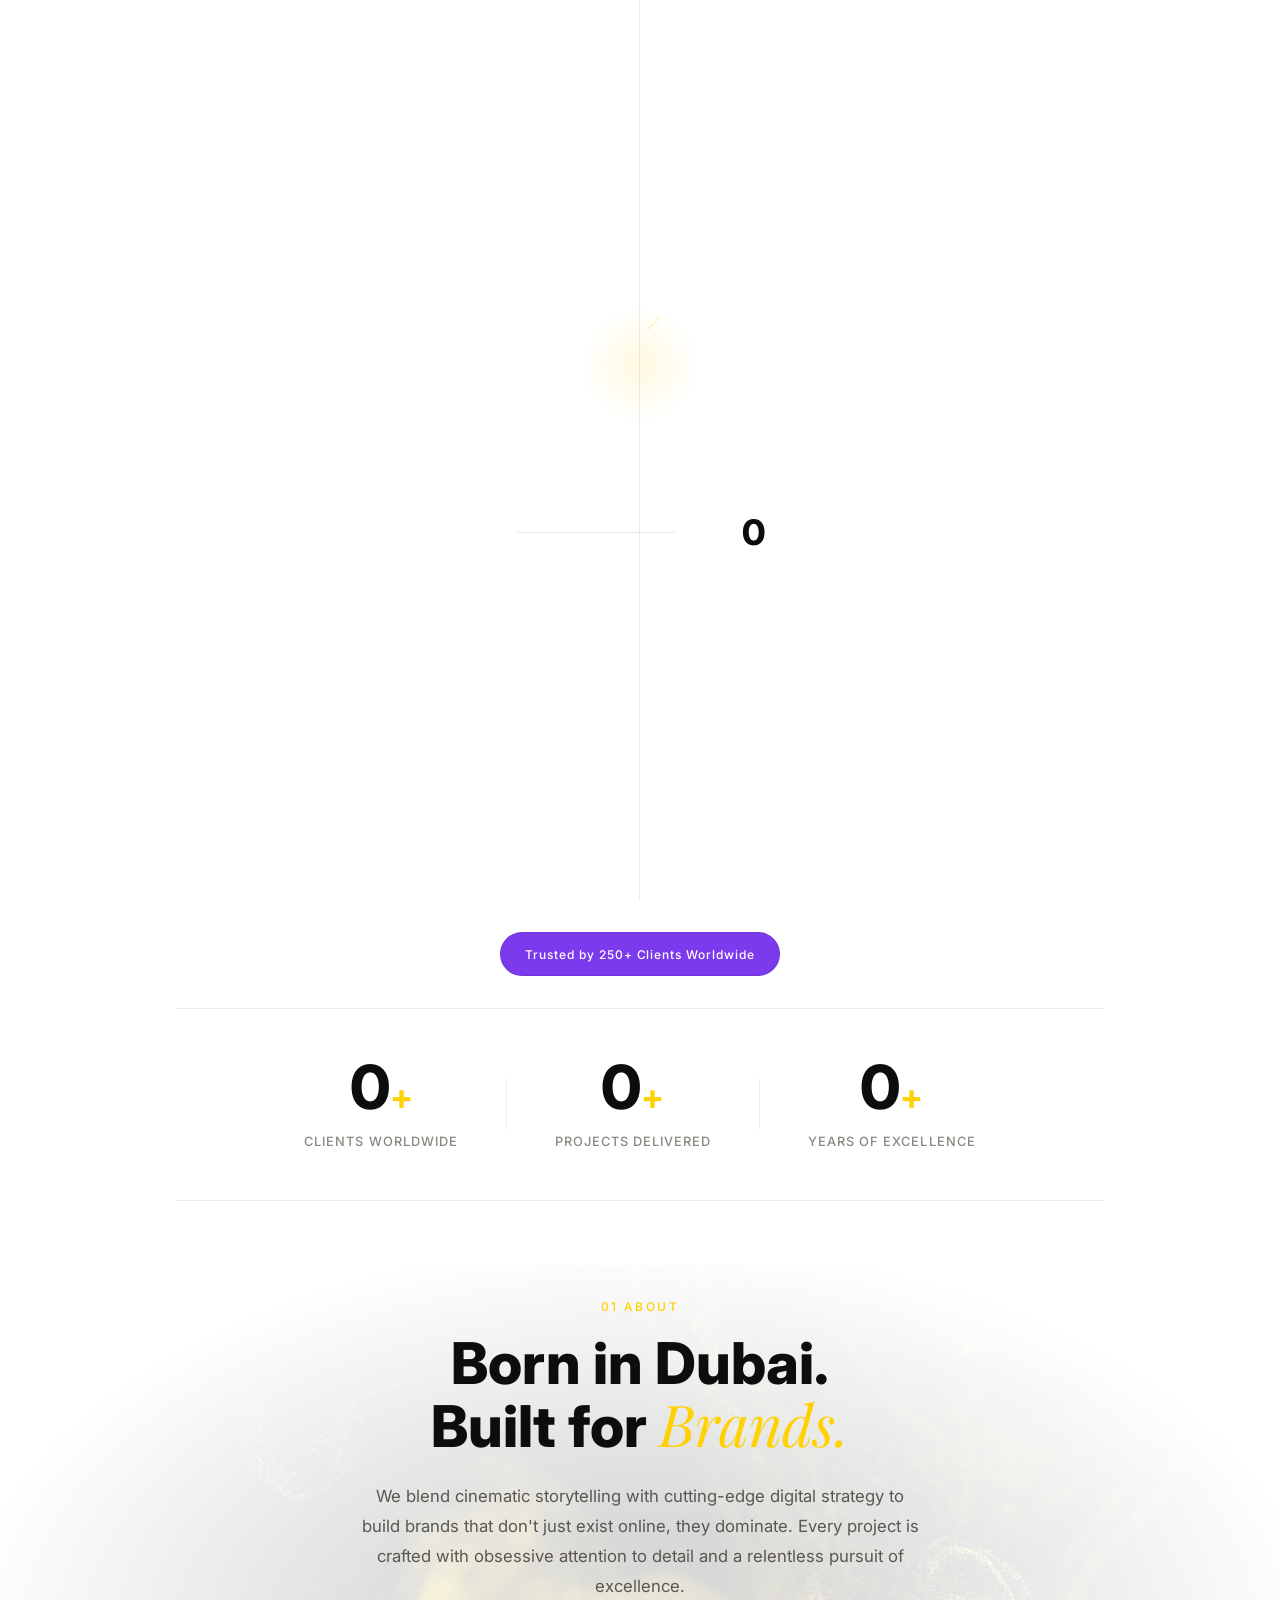
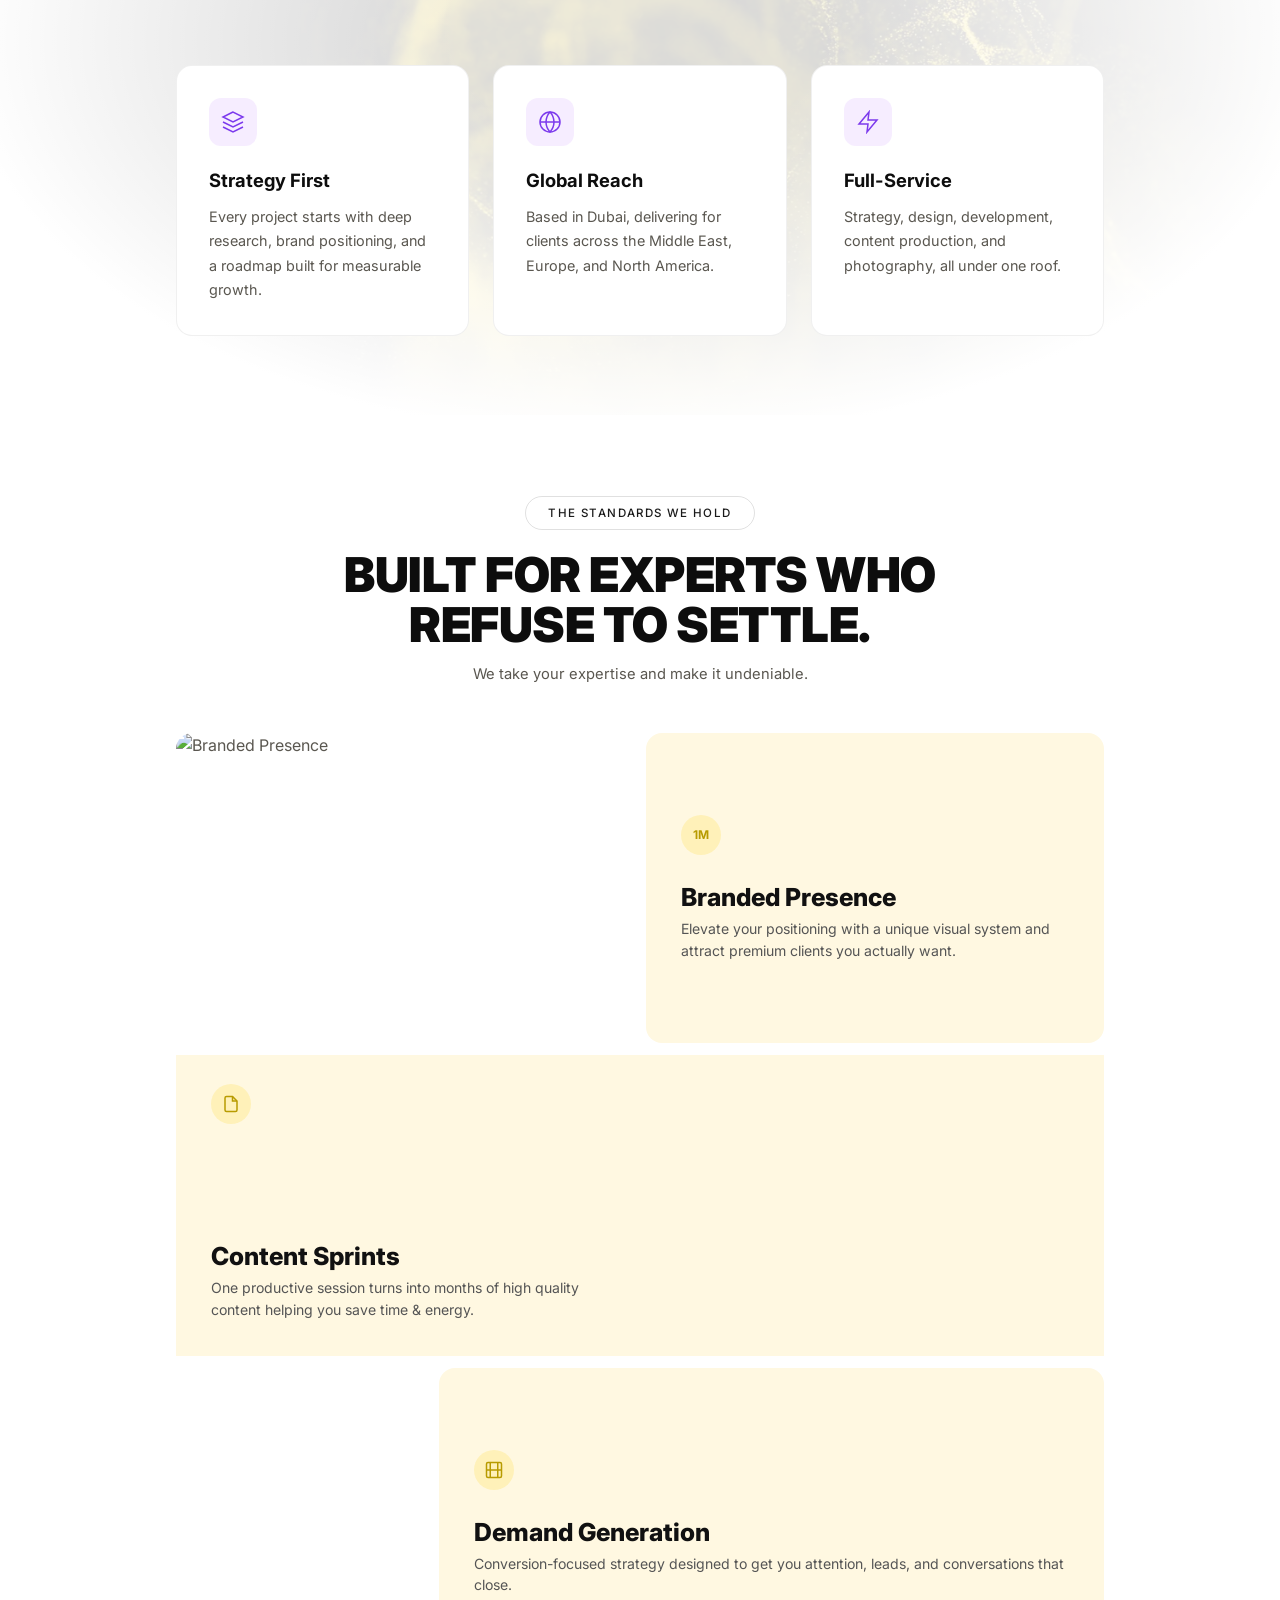
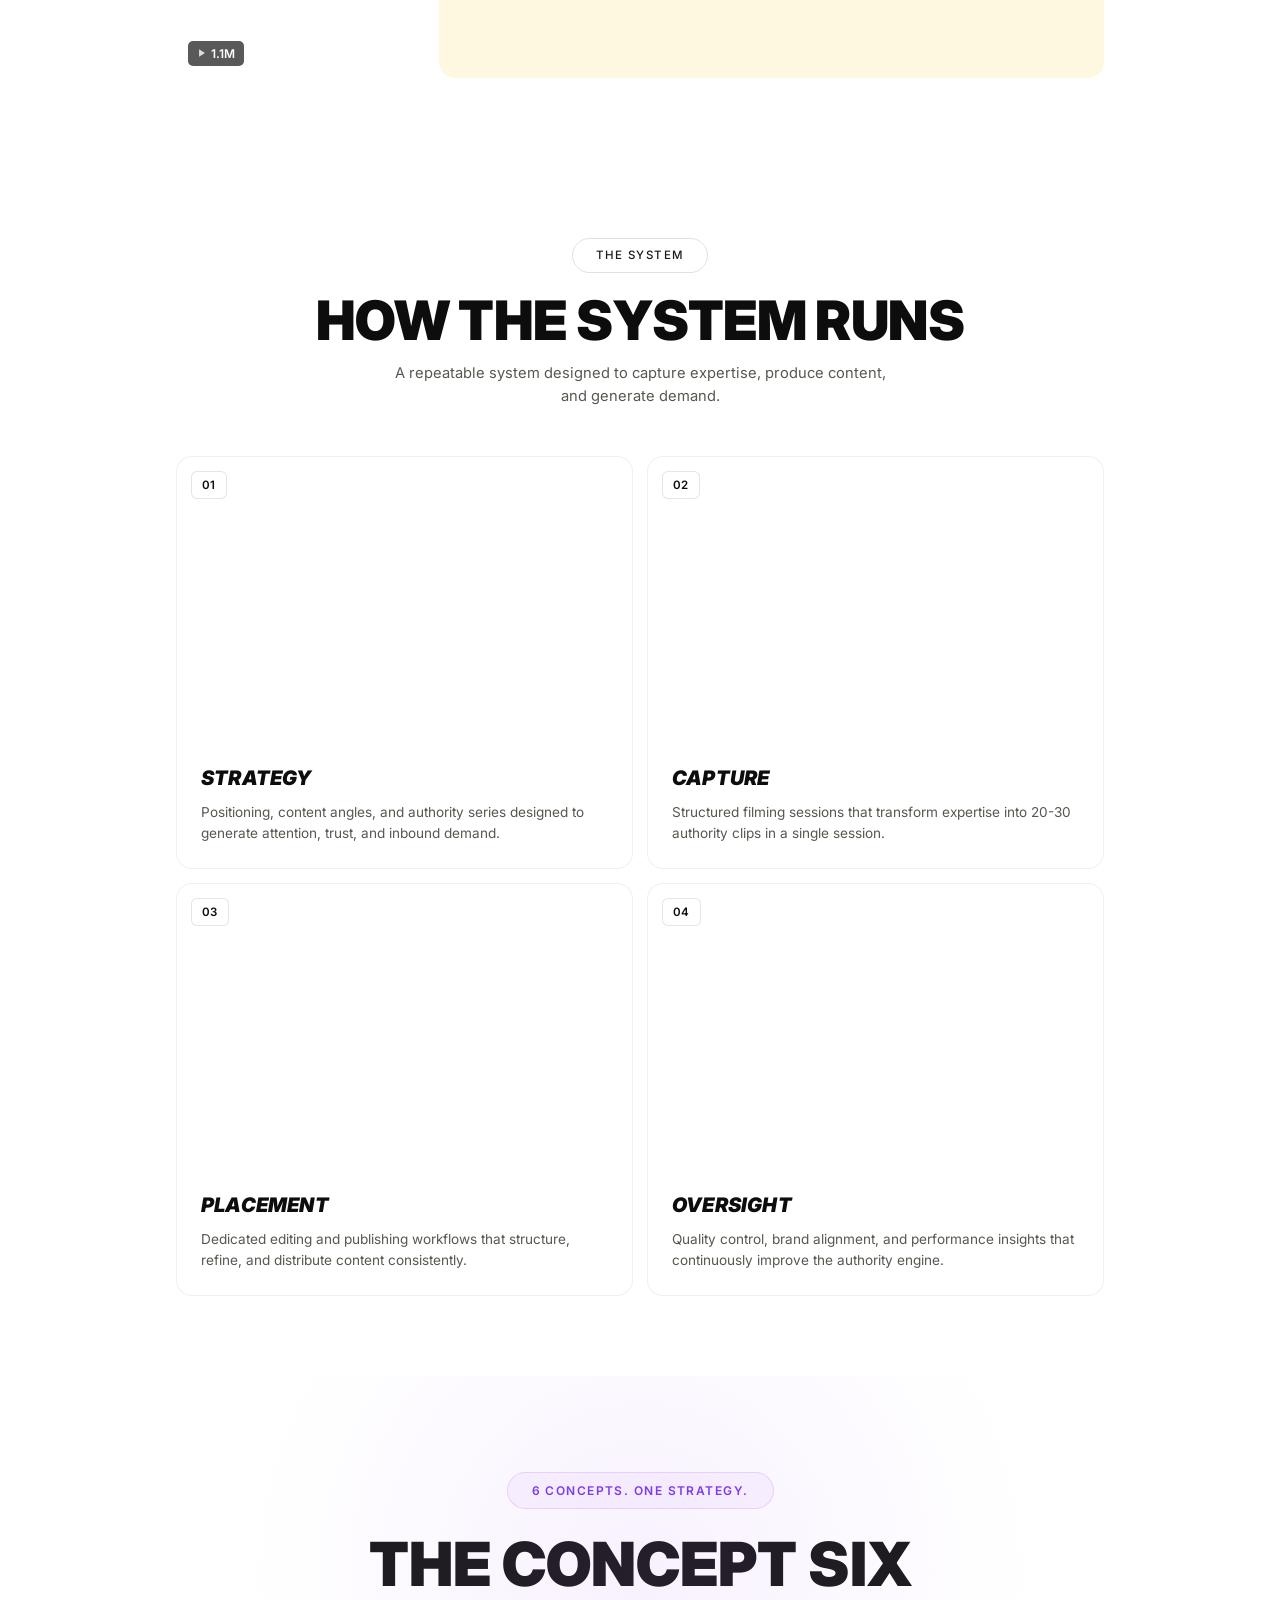
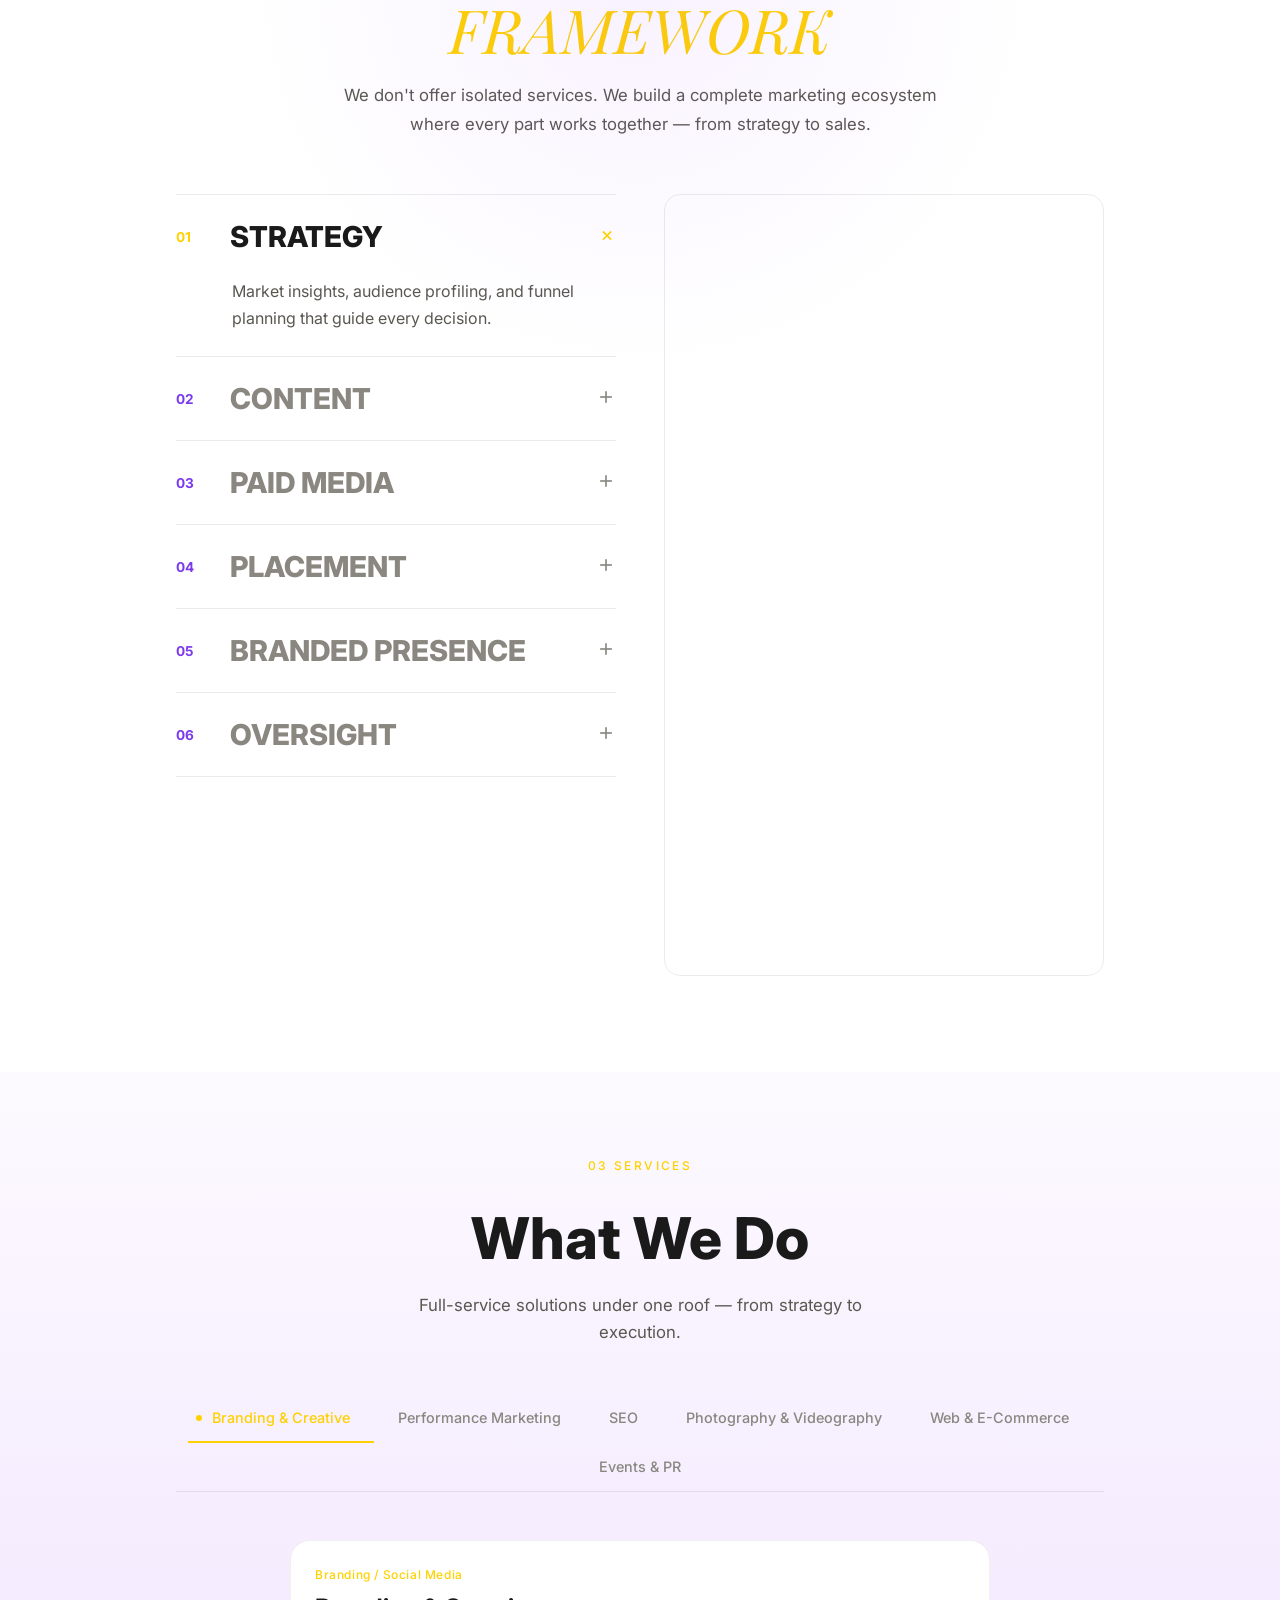
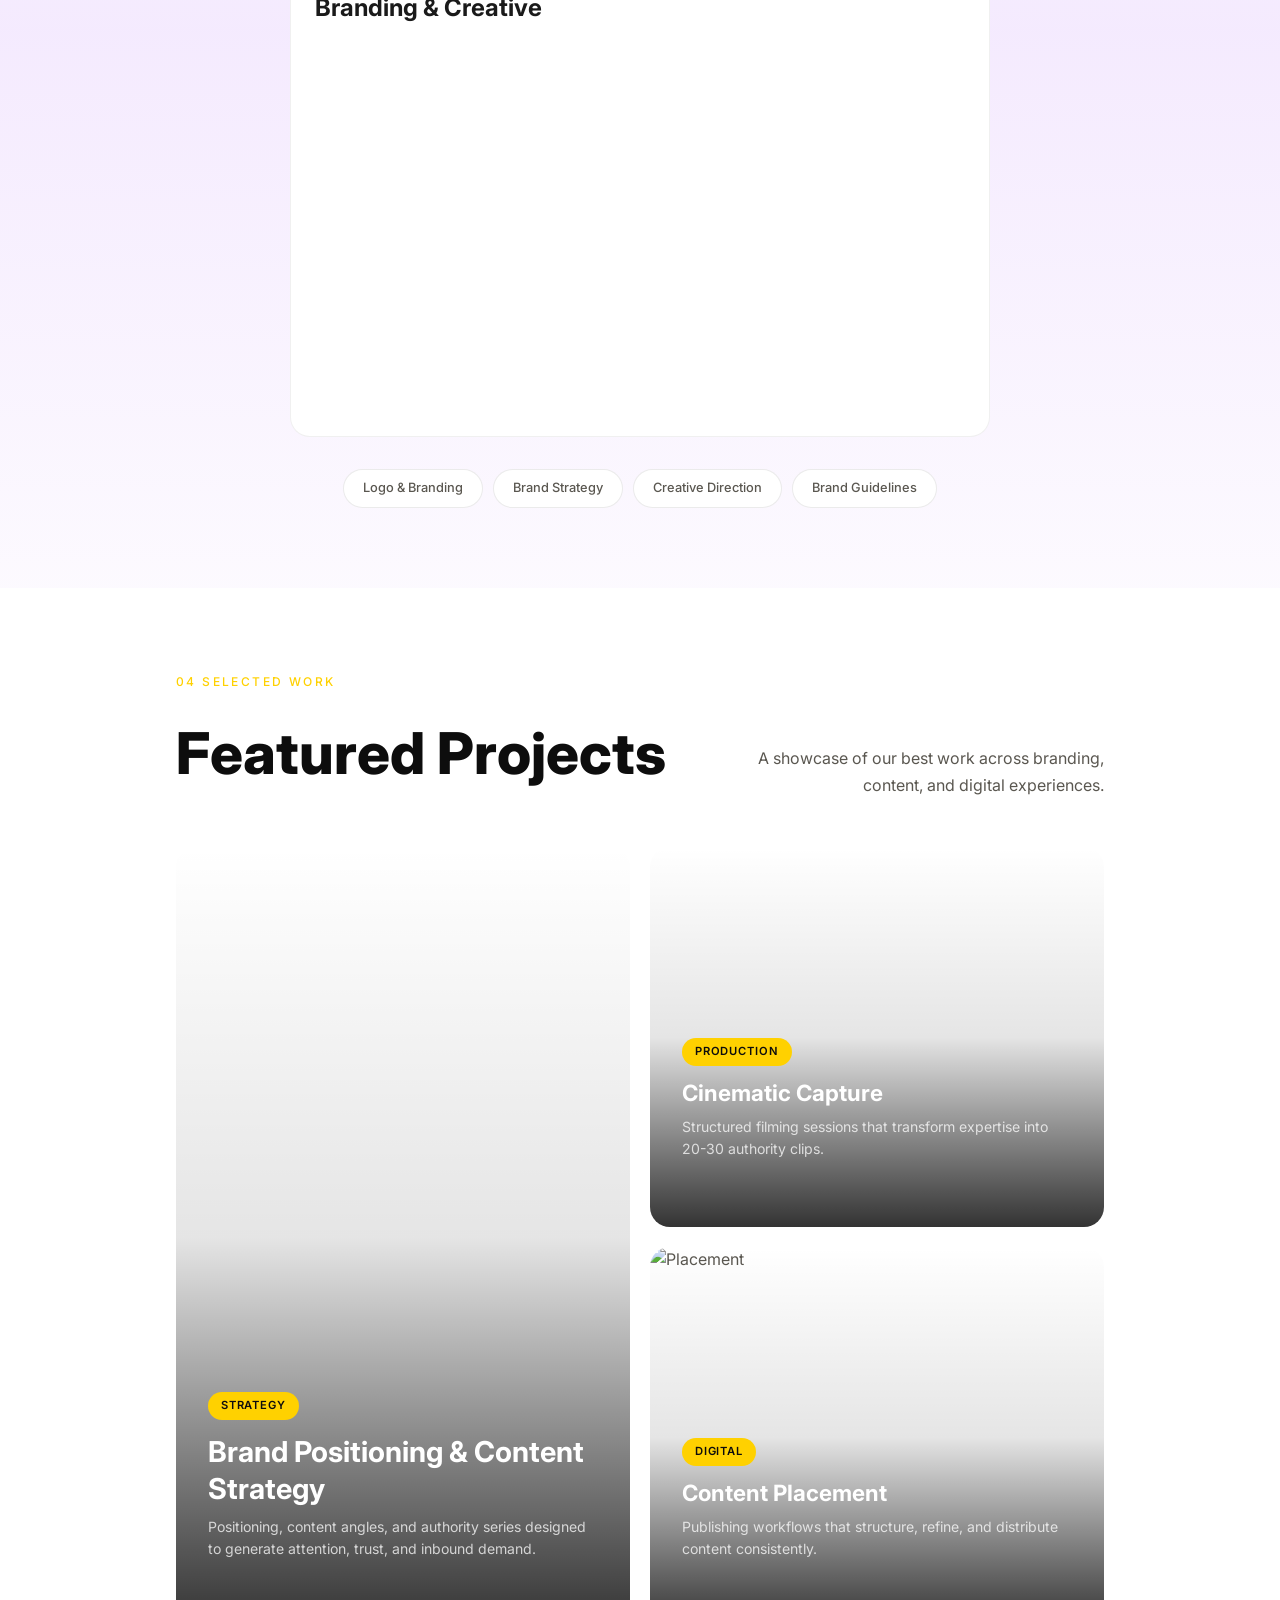
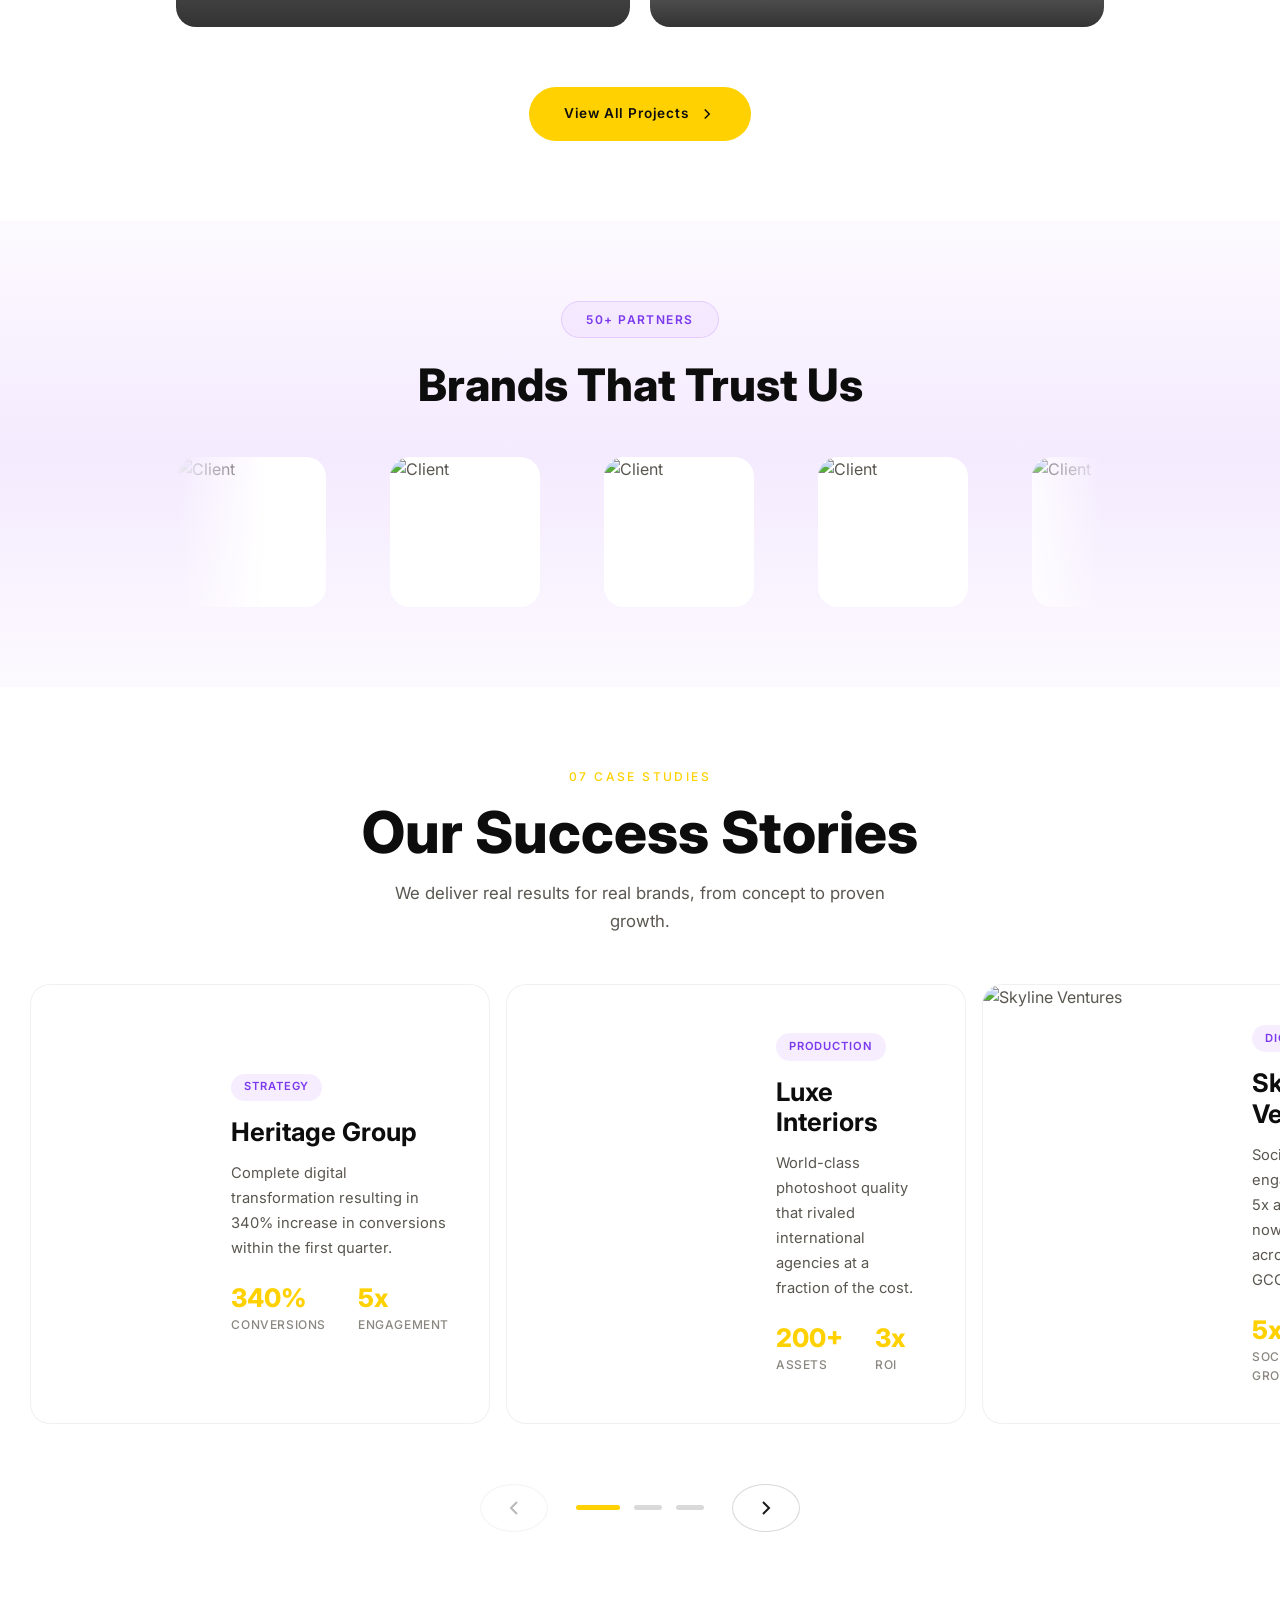
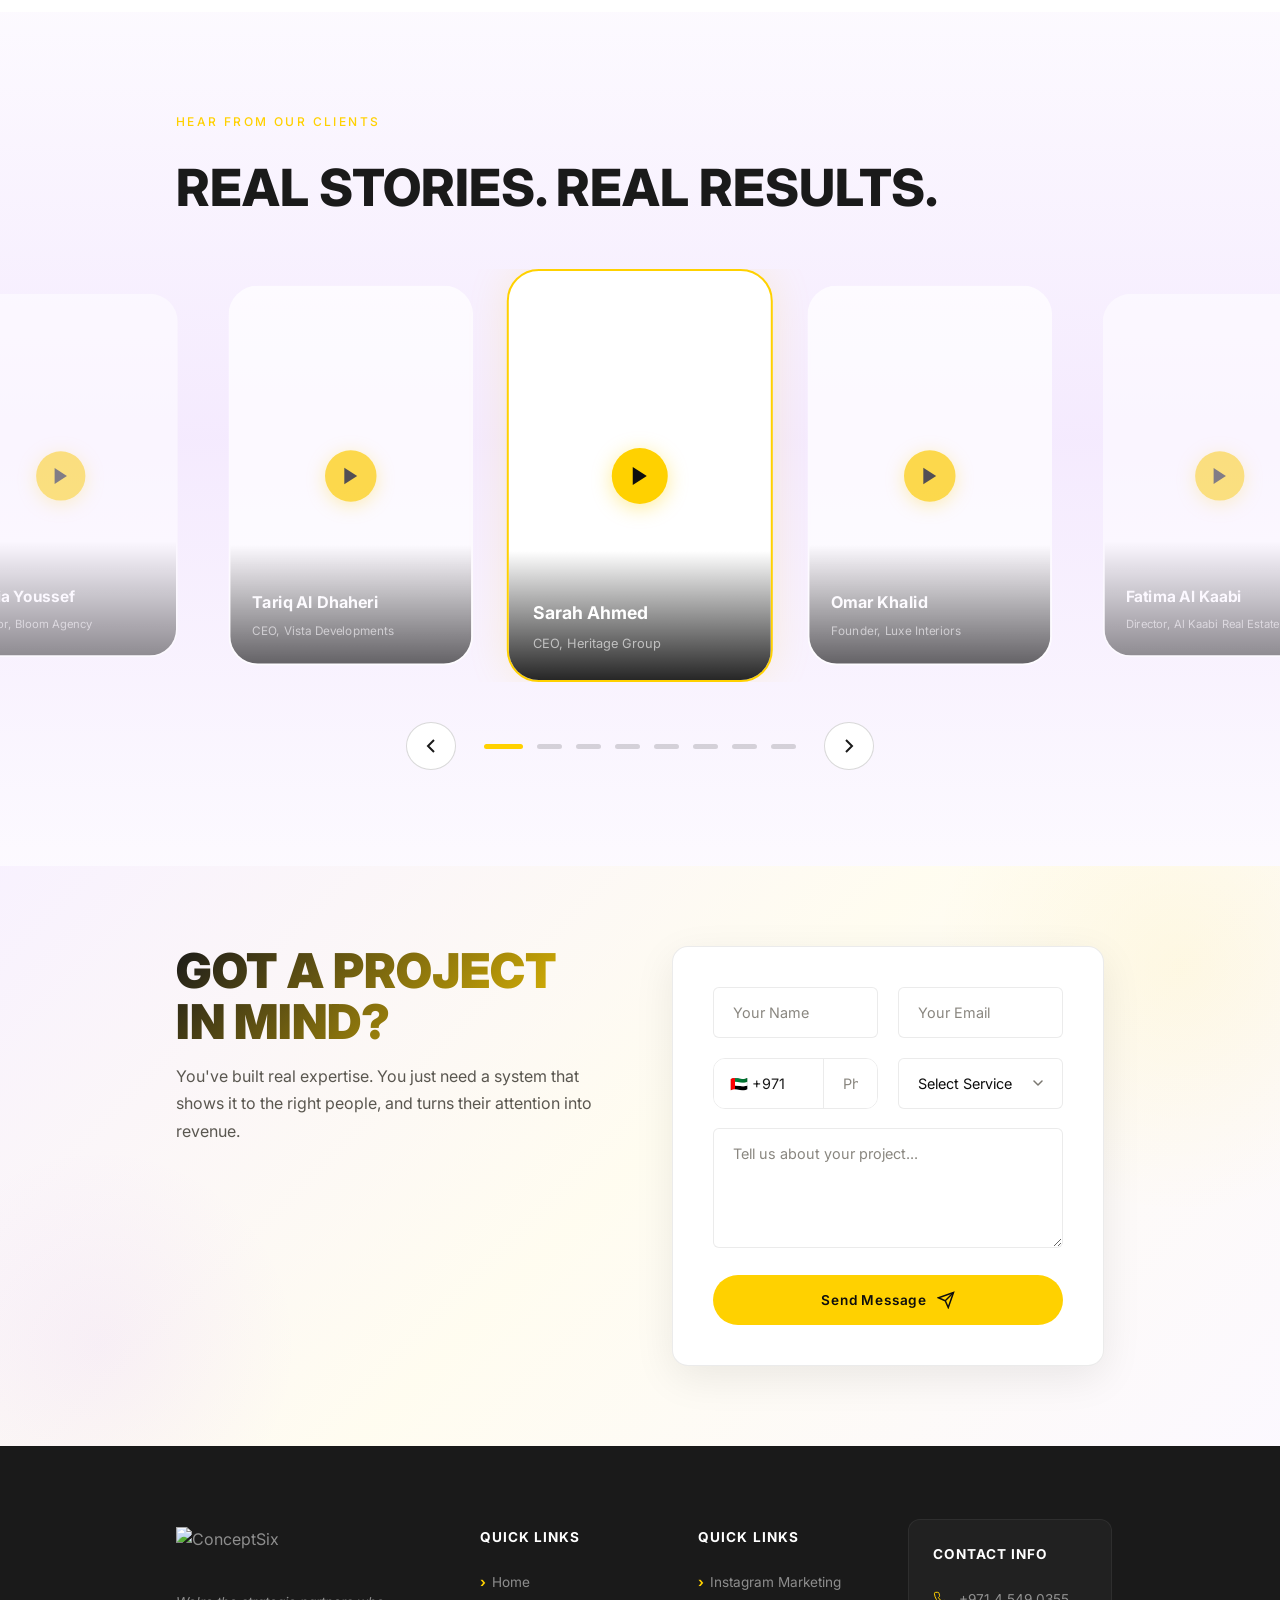
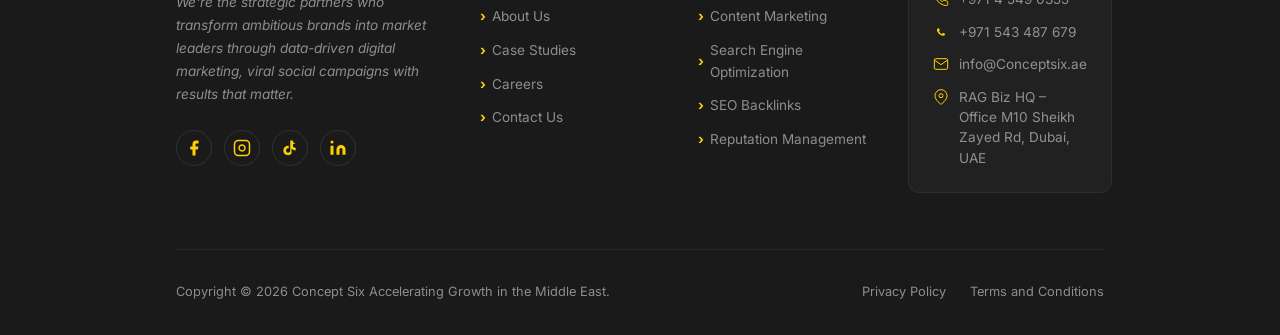
==== commit e8ada379: "Redesign sections, fix review issues, unify styling across pages - What We Stand For: bento grid wit" ====
--- a/index.html
+++ b/index.html
@@ -289,42 +289,59 @@
     </section>
 
     <!-- BUILT FOR EXPERTS -->
-    <section class="experts section" id="experts">
+    <section class="standfor section" id="experts">
         <div class="container">
-            <div class="experts-content">
-                <div class="experts-left">
-                    <span class="section-tag" data-reveal>What We Stand For</span>
-                    <h2 class="experts-title" data-reveal-lines>BUILT FOR EXPERTS WHO<br>REFUSE TO SETTLE.</h2>
-                    <p class="experts-desc" data-reveal>We help your brand stand out in crowded markets, build trust, and convert attention into revenue — all with a system designed for ambitious businesses.</p>
-                    <a href="#contact" class="btn btn-primary" data-magnetic>
-                        <span>Start Your Project</span>
-                        <svg width="18" height="18" viewBox="0 0 24 24" fill="none" stroke="currentColor" stroke-width="2"><path d="M22 2L11 13"/><polygon points="22,2 15,22 11,13 2,9"/></svg>
-                    </a>
-                </div>
-                <div class="experts-right">
-                    <div class="experts-cards">
-                        <div class="expert-card" data-reveal>
-                            <div class="expert-card-media">
+            <div class="sf-header">
+                <span class="sf-pill" data-reveal>The Standards We Hold</span>
+                <h2 class="sf-title" data-reveal-lines>BUILT FOR EXPERTS WHO<br>REFUSE TO SETTLE.</h2>
+                <p class="sf-sub" data-reveal>We take your expertise and make it undeniable.</p>
+            </div>
+            <div class="sf-grid">
+                <!-- Row 1: Branded Presence -->
+                <div class="sf-card sf-card--split" data-reveal>
+                    <div class="sf-card__img">
+                        <img src="https://conceptsix.ae/wp-content/uploads/2025/10/freepik__a-sleek-digital-marketing-concept-modern-workspace__54560.webp" alt="Branded Presence" loading="lazy">
+                    </div>
+                    <div class="sf-card__body">
+                        <div class="sf-icon"><span class="sf-icon__label">1M</span></div>
+                        <h3 class="sf-card__title">Branded Presence</h3>
+                        <p class="sf-card__desc">Elevate your positioning with a unique visual system and attract premium clients you actually want.</p>
+                    </div>
+                </div>
+                <!-- Row 2: Content Sprints -->
+                <div class="sf-card sf-card--wide" data-reveal>
+                    <div class="sf-icon"><svg width="18" height="18" viewBox="0 0 24 24" fill="none" stroke="currentColor" stroke-width="2"><path d="M14 2H6a2 2 0 00-2 2v16a2 2 0 002 2h12a2 2 0 002-2V8z"/><polyline points="14 2 14 8 20 8"/></svg></div>
+                    <div class="sf-card--wide__bottom">
+                        <div class="sf-card--wide__text">
+                            <h3 class="sf-card__title">Content Sprints</h3>
+                            <p class="sf-card__desc">One productive session turns into months of high quality content helping you save time & energy.</p>
+                        </div>
+                        <div class="sf-photos">
+                            <div class="sf-photo sf-photo--1">
                                 <video muted loop playsinline autoplay>
                                     <source src="https://245974602.fs1.hubspotusercontent-na2.net/hubfs/245974602/conceptsix.ae_207cee48bc6541caa15a0e30786407da.mp4" type="video/mp4">
                                 </video>
                             </div>
-                            <span class="expert-card-label">Content Sprints</span>
-                        </div>
-                        <div class="expert-card" data-reveal>
-                            <div class="expert-card-media">
+                            <div class="sf-photo sf-photo--2">
                                 <video muted loop playsinline autoplay>
                                     <source src="https://245974602.fs1.hubspotusercontent-na2.net/hubfs/245974602/conceptsix.ae_7f58416b488a4c779fd698d5a2c591d6.mp4" type="video/mp4">
                                 </video>
                             </div>
-                            <span class="expert-card-label">Demand Generation</span>
-                        </div>
-                        <div class="expert-card" data-reveal>
-                            <div class="expert-card-media">
-                                <img src="https://conceptsix.ae/wp-content/uploads/2025/10/freepik__a-sleek-digital-marketing-concept-modern-workspace__54560.webp" alt="Branded Presence" loading="lazy">
-                            </div>
-                            <span class="expert-card-label">Branded Presence</span>
-                        </div>
+                        </div>
+                    </div>
+                </div>
+                <!-- Row 3: Demand Generation -->
+                <div class="sf-card sf-card--narrow" data-reveal>
+                    <div class="sf-card__img sf-card__img--narrow">
+                        <video muted loop playsinline autoplay>
+                            <source src="https://245974602.fs1.hubspotusercontent-na2.net/hubfs/245974602/conceptsix.ae_7f58416b488a4c779fd698d5a2c591d6.mp4" type="video/mp4">
+                        </video>
+                        <span class="sf-badge"><svg width="10" height="10" viewBox="0 0 24 24" fill="currentColor"><polygon points="5,3 19,12 5,21"/></svg> 1.1M</span>
+                    </div>
+                    <div class="sf-card__body">
+                        <div class="sf-icon"><svg width="18" height="18" viewBox="0 0 24 24" fill="none" stroke="currentColor" stroke-width="2"><rect x="2" y="2" width="20" height="20" rx="2"/><path d="M7 2v20"/><path d="M17 2v20"/><path d="M2 12h20"/></svg></div>
+                        <h3 class="sf-card__title">Demand Generation</h3>
+                        <p class="sf-card__desc">Conversion-focused strategy designed to get you attention, leads, and conversations that close.</p>
                     </div>
                 </div>
             </div>
@@ -332,53 +349,61 @@
     </section>
 
     <!-- HOW THE SYSTEM RUNS -->
-    <section class="system-runs section" id="system">
+    <section class="system section" id="system">
         <div class="container">
-            <div class="system-runs-header" style="text-align:center;">
-                <span class="section-tag center" data-reveal>The System</span>
-                <h2 class="system-runs-title" data-reveal-lines>How The System Runs</h2>
-                <p class="system-runs-sub" data-reveal>A repeatable system designed to capture expertise, produce content, and generate demand.</p>
-            </div>
-            <div class="system-runs-grid">
+            <div class="system-header">
+                <span class="system-pill" data-reveal>The System</span>
+                <h2 class="system-title" data-reveal-lines>HOW THE SYSTEM RUNS</h2>
+                <p class="system-sub" data-reveal>A repeatable system designed to capture expertise, produce content, and generate demand.</p>
+            </div>
+            <div class="system-grid">
                 <div class="system-card" data-reveal>
-                    <div class="system-card-num">01</div>
-                    <div class="system-card-media">
+                    <div class="system-card-img">
+                        <span class="system-card-num">01</span>
                         <video muted loop playsinline autoplay>
                             <source src="https://245974602.fs1.hubspotusercontent-na2.net/hubfs/245974602/conceptsix.ae_207cee48bc6541caa15a0e30786407da.mp4" type="video/mp4">
                         </video>
                     </div>
-                    <h3 class="system-card-title">Strategy</h3>
-                    <p class="system-card-desc">Positioning, content angles, and authority series designed to generate attention, trust, and inbound demand.</p>
+                    <div class="system-card-text">
+                        <h3 class="system-card-title">Strategy</h3>
+                        <p class="system-card-desc">Positioning, content angles, and authority series designed to generate attention, trust, and inbound demand.</p>
+                    </div>
                 </div>
                 <div class="system-card" data-reveal>
-                    <div class="system-card-num">02</div>
-                    <div class="system-card-media">
+                    <div class="system-card-img">
+                        <span class="system-card-num">02</span>
                         <video muted loop playsinline autoplay>
                             <source src="https://245974602.fs1.hubspotusercontent-na2.net/hubfs/245974602/conceptsix.ae_7f58416b488a4c779fd698d5a2c591d6.mp4" type="video/mp4">
                         </video>
                     </div>
-                    <h3 class="system-card-title">Capture</h3>
-                    <p class="system-card-desc">Structured filming sessions that transform expertise into 20–30 authority clips in a single session.</p>
+                    <div class="system-card-text">
+                        <h3 class="system-card-title">Capture</h3>
+                        <p class="system-card-desc">Structured filming sessions that transform expertise into 20-30 authority clips in a single session.</p>
+                    </div>
                 </div>
                 <div class="system-card" data-reveal>
-                    <div class="system-card-num">03</div>
-                    <div class="system-card-media">
+                    <div class="system-card-img">
+                        <span class="system-card-num">03</span>
                         <video muted loop playsinline autoplay>
                             <source src="https://245974602.fs1.hubspotusercontent-na2.net/hubfs/245974602/conceptsix.ae_d3bd3bac82c04b7691233d6f83fd4b0c.mp4" type="video/mp4">
                         </video>
                     </div>
-                    <h3 class="system-card-title">Placement</h3>
-                    <p class="system-card-desc">Dedicated editing and publishing workflows that structure, refine, and distribute content consistently.</p>
+                    <div class="system-card-text">
+                        <h3 class="system-card-title">Placement</h3>
+                        <p class="system-card-desc">Dedicated editing and publishing workflows that structure, refine, and distribute content consistently.</p>
+                    </div>
                 </div>
                 <div class="system-card" data-reveal>
-                    <div class="system-card-num">04</div>
-                    <div class="system-card-media">
+                    <div class="system-card-img">
+                        <span class="system-card-num">04</span>
                         <video muted loop playsinline autoplay>
                             <source src="https://245974602.fs1.hubspotusercontent-na2.net/hubfs/245974602/conceptsix.ae_1b0bbf4b0c5842178cee90f04976ee6a.mp4" type="video/mp4">
                         </video>
                     </div>
-                    <h3 class="system-card-title">Oversight</h3>
-                    <p class="system-card-desc">Quality control, brand alignment, and performance insights that continuously improve the authority engine.</p>
+                    <div class="system-card-text">
+                        <h3 class="system-card-title">Oversight</h3>
+                        <p class="system-card-desc">Quality control, brand alignment, and performance insights that continuously improve the authority engine.</p>
+                    </div>
                 </div>
             </div>
         </div>
@@ -787,14 +812,6 @@
                     <span class="section-tag" data-reveal>Hear From Our Clients</span>
                     <h2 class="testi-title" data-reveal-lines>Real Stories. Real Results.</h2>
                 </div>
-                <div class="testi-nav" data-reveal>
-                    <button class="testi-btn testi-btn--prev" aria-label="Previous">
-                        <svg width="24" height="24" viewBox="0 0 24 24" fill="none" stroke="currentColor" stroke-width="2"><polyline points="15 18 9 12 15 6"/></svg>
-                    </button>
-                    <button class="testi-btn testi-btn--next" aria-label="Next">
-                        <svg width="24" height="24" viewBox="0 0 24 24" fill="none" stroke="currentColor" stroke-width="2"><polyline points="9 18 15 12 9 6"/></svg>
-                    </button>
-                </div>
             </div>
         </div>
         <div class="swiper testi-swiper">
@@ -929,132 +946,17 @@
                 </div>
             </div>
         </div>
-    </section>
-
-    <!-- RESOURCES SECTION -->
-    <section class="c42-resources section" id="resources">
-        <div class="container">
-            <span class="section-tag center" data-reveal>09 Resources</span>
-            <h2 class="c42-title" data-reveal-lines>Latest Insights</h2>
-        </div>
-        <div class="swiper c42-swiper">
-            <div class="swiper-wrapper">
-                <div class="swiper-slide">
-                    <div class="c42-card">
-                        <img src="https://images.unsplash.com/photo-1460925895917-afdab827c52f?w=800&q=80" alt="Digital Strategy Blog">
-                        <div class="c42-text">
-                            <h3>Digital Strategy for 2026</h3>
-                            <p>How to build a digital strategy that drives growth, visibility, and engagement in the modern landscape.</p>
-                        </div>
-                        <div class="swipe-arrow">
-                            <svg xmlns="http://www.w3.org/2000/svg" width="54" height="54" viewBox="0 0 54 54" fill="none">
-                                <circle cx="27" cy="27" r="27" fill="#FFD100"/>
-                                <path d="M22 17l10 10-10 10" stroke="#0d0d0d" stroke-width="2.5" stroke-linecap="round" stroke-linejoin="round"/>
-                            </svg>
-                        </div>
-                    </div>
-                </div>
-                <div class="swiper-slide">
-                    <div class="c42-card">
-                        <img src="https://images.unsplash.com/photo-1611162617213-7d7a39e9b1d7?w=800&q=80" alt="Brand Identity Blog">
-                        <div class="c42-text">
-                            <h3>The Power of Brand Identity</h3>
-                            <p>Why a strong brand identity is the foundation of every successful business in the UAE market.</p>
-                        </div>
-                        <div class="swipe-arrow">
-                            <svg xmlns="http://www.w3.org/2000/svg" width="54" height="54" viewBox="0 0 54 54" fill="none">
-                                <circle cx="27" cy="27" r="27" fill="#FFD100"/>
-                                <path d="M22 17l10 10-10 10" stroke="#0d0d0d" stroke-width="2.5" stroke-linecap="round" stroke-linejoin="round"/>
-                            </svg>
-                        </div>
-                    </div>
-                </div>
-                <div class="swiper-slide">
-                    <div class="c42-card">
-                        <img src="https://images.unsplash.com/photo-1542744173-8e7e53415bb0?w=800&q=80" alt="Content Strategy Blog">
-                        <div class="c42-text">
-                            <h3>Content That Converts</h3>
-                            <p>From cinematic video to social media clips, learn how content production drives measurable ROI.</p>
-                        </div>
-                        <div class="swipe-arrow">
-                            <svg xmlns="http://www.w3.org/2000/svg" width="54" height="54" viewBox="0 0 54 54" fill="none">
-                                <circle cx="27" cy="27" r="27" fill="#FFD100"/>
-                                <path d="M22 17l10 10-10 10" stroke="#0d0d0d" stroke-width="2.5" stroke-linecap="round" stroke-linejoin="round"/>
-                            </svg>
-                        </div>
-                    </div>
-                </div>
-                <div class="swiper-slide">
-                    <div class="c42-card">
-                        <img src="https://images.unsplash.com/photo-1432888498266-38ffec3eaf0a?w=800&q=80" alt="SEO Blog">
-                        <div class="c42-text">
-                            <h3>SEO Trends You Can't Ignore</h3>
-                            <p>The latest search engine optimization strategies that top Dubai agencies use to dominate rankings.</p>
-                        </div>
-                        <div class="swipe-arrow">
-                            <svg xmlns="http://www.w3.org/2000/svg" width="54" height="54" viewBox="0 0 54 54" fill="none">
-                                <circle cx="27" cy="27" r="27" fill="#FFD100"/>
-                                <path d="M22 17l10 10-10 10" stroke="#0d0d0d" stroke-width="2.5" stroke-linecap="round" stroke-linejoin="round"/>
-                            </svg>
-                        </div>
-                    </div>
-                </div>
-                <div class="swiper-slide">
-                    <div class="c42-card">
-                        <img src="https://images.unsplash.com/photo-1611926653458-09294b3142bf?w=800&q=80" alt="Social Media Blog">
-                        <div class="c42-text">
-                            <h3>Social Media Mastery</h3>
-                            <p>Build communities, drive engagement, and convert followers into loyal customers across every platform.</p>
-                        </div>
-                        <div class="swipe-arrow">
-                            <svg xmlns="http://www.w3.org/2000/svg" width="54" height="54" viewBox="0 0 54 54" fill="none">
-                                <circle cx="27" cy="27" r="27" fill="#FFD100"/>
-                                <path d="M22 17l10 10-10 10" stroke="#0d0d0d" stroke-width="2.5" stroke-linecap="round" stroke-linejoin="round"/>
-                            </svg>
-                        </div>
-                    </div>
-                </div>
-                <div class="swiper-slide">
-                    <div class="c42-card">
-                        <img src="https://images.unsplash.com/photo-1504384308090-c894fdcc538d?w=800&q=80" alt="Web Development Blog">
-                        <div class="c42-text">
-                            <h3>Web Development Best Practices</h3>
-                            <p>Building fast, accessible, and conversion-focused websites that scale with your business.</p>
-                        </div>
-                        <div class="swipe-arrow">
-                            <svg xmlns="http://www.w3.org/2000/svg" width="54" height="54" viewBox="0 0 54 54" fill="none">
-                                <circle cx="27" cy="27" r="27" fill="#FFD100"/>
-                                <path d="M22 17l10 10-10 10" stroke="#0d0d0d" stroke-width="2.5" stroke-linecap="round" stroke-linejoin="round"/>
-                            </svg>
-                        </div>
-                    </div>
-                </div>
-                <div class="swiper-slide">
-                    <div class="c42-card">
-                        <img src="https://images.unsplash.com/photo-1553877522-43269d4ea984?w=800&q=80" alt="Photography Blog">
-                        <div class="c42-text">
-                            <h3>Visual Storytelling in 2026</h3>
-                            <p>How professional photography and videography elevate your brand above the competition.</p>
-                        </div>
-                        <div class="swipe-arrow">
-                            <svg xmlns="http://www.w3.org/2000/svg" width="54" height="54" viewBox="0 0 54 54" fill="none">
-                                <circle cx="27" cy="27" r="27" fill="#FFD100"/>
-                                <path d="M22 17l10 10-10 10" stroke="#0d0d0d" stroke-width="2.5" stroke-linecap="round" stroke-linejoin="round"/>
-                            </svg>
-                        </div>
-                    </div>
-                </div>
-            </div>
-        </div>
-        <div class="c42-nav">
-            <button class="c42-btn c42-btn--prev" aria-label="Previous slide">
+        <div class="testi-nav">
+            <button class="testi-btn testi-btn--prev" aria-label="Previous">
                 <svg width="24" height="24" viewBox="0 0 24 24" fill="none" stroke="currentColor" stroke-width="2"><polyline points="15 18 9 12 15 6"/></svg>
             </button>
-            <button class="c42-btn c42-btn--next" aria-label="Next slide">
+            <div class="testi-pagination"></div>
+            <button class="testi-btn testi-btn--next" aria-label="Next">
                 <svg width="24" height="24" viewBox="0 0 24 24" fill="none" stroke="currentColor" stroke-width="2"><polyline points="9 18 15 12 9 6"/></svg>
             </button>
         </div>
     </section>
+
 
     <!-- CONTACT SECTION -->
     <section class="contact section" id="contact">
@@ -1201,9 +1103,9 @@
     document.addEventListener("DOMContentLoaded", function() {
         // Case Studies Swiper
         new Swiper(".case-swiper", {
-            slidesPerView: 1.15,
+            slidesPerView: "auto",
             centeredSlides: false,
-            spaceBetween: 24,
+            spaceBetween: 16,
             speed: 700,
             grabCursor: true,
             pagination: {
@@ -1215,31 +1117,11 @@
                 nextEl: ".case-btn--next"
             },
             breakpoints: {
-                768: { slidesPerView: 1.4 },
-                1024: { slidesPerView: 1.8 }
+                768: { slidesPerView: "auto" },
+                1024: { slidesPerView: "auto" }
             }
         });
 
-        // Resources Swiper
-        const resourceSwiper = new Swiper(".c42-swiper", {
-            effect: "coverflow",
-            centeredSlides: true,
-            slidesPerView: "auto",
-            speed: 900,
-            initialSlide: 2,
-            grabCursor: true,
-            loop: true,
-            coverflowEffect: {
-                rotate: 0,
-                depth: 280,
-                modifier: 1,
-                slideShadows: false
-            },
-            navigation: {
-                prevEl: ".c42-btn--prev",
-                nextEl: ".c42-btn--next"
-            }
-        });
         // Services Tabs
         document.querySelectorAll('.svc-tab').forEach(tab => {
             tab.addEventListener('click', () => {
@@ -1279,6 +1161,10 @@
             speed: 700,
             grabCursor: true,
             loop: true,
+            pagination: {
+                el: ".testi-pagination",
+                clickable: true
+            },
             navigation: {
                 prevEl: ".testi-btn--prev",
                 nextEl: ".testi-btn--next"
@@ -1292,25 +1178,6 @@
     });
     </script>
 
-    <!-- Floating V2 Link -->
-    <a href="index-2.html" style="
-        position: fixed;
-        bottom: 2rem;
-        right: 2rem;
-        background: var(--accent, #4f46e5);
-        color: #fff;
-        padding: 0.75rem 1.25rem;
-        border-radius: 50px;
-        font-family: 'Inter', sans-serif;
-        font-size: 0.85rem;
-        font-weight: 600;
-        text-decoration: none;
-        box-shadow: 0 4px 20px rgba(0,0,0,0.2);
-        z-index: 9999;
-        transition: transform 0.2s, box-shadow 0.2s;
-    " onmouseover="this.style.transform='translateY(-2px)';this.style.boxShadow='0 6px 24px rgba(0,0,0,0.3)'"
-       onmouseout="this.style.transform='';this.style.boxShadow='0 4px 20px rgba(0,0,0,0.2)'"
-    >View V2 →</a>
 
 </body>
 </html>
--- a/styles.css
+++ b/styles.css
@@ -120,13 +120,13 @@
 }
 
 [data-theme="light"] .about-feature,
-[data-theme="light"] .process-step {
+[data-theme="light"] .system-card {
     background: #ffffff;
     border-color: rgba(0, 0, 0, 0.06);
 }
 
 [data-theme="light"] .about-feature:hover,
-[data-theme="light"] .process-step:hover {
+[data-theme="light"] .system-card:hover {
     box-shadow: 0 8px 30px rgba(0, 0, 0, 0.08);
 }
 
@@ -730,7 +730,7 @@
 
 /* ---- CONTAINER ---- */
 .container {
-    max-width: 1400px;
+    max-width: 1024px;
     margin: 0 auto;
     padding: 0 3rem;
 }
@@ -829,7 +829,6 @@
 }
 
 .hero-badge-pill span {
-    color: #ffffff;
     font-size: 0.75rem;
     font-weight: 500;
     letter-spacing: 0.08em;
@@ -1041,7 +1040,7 @@
     font-family: var(--font-display);
     font-size: clamp(2.2rem, 4.5vw, 4rem);
     font-weight: 800;
-    line-height: 1.1;
+    line-height: 1.05;
     color: var(--white);
     margin-bottom: 1.5rem;
 }
@@ -1089,7 +1088,7 @@
     font-family: var(--font-display);
     font-size: clamp(1.5rem, 3vw, 2.2rem);
     font-weight: 700;
-    color: var(--purple);
+    color: var(--accent);
 }
 
 .about-stat-label {
@@ -1205,7 +1204,7 @@
     font-family: var(--font-display);
     font-size: clamp(2.2rem, 4.5vw, 4rem);
     font-weight: 800;
-    line-height: 1.1;
+    line-height: 1.05;
     color: var(--white);
     margin-bottom: 1.2rem;
 }
@@ -1992,7 +1991,7 @@
     font-family: var(--font-display);
     font-size: clamp(2.2rem, 4.5vw, 4rem);
     font-weight: 800;
-    line-height: 1.1;
+    line-height: 1.05;
     color: var(--white);
 }
 
@@ -2010,6 +2009,22 @@
     padding: 0 30px 20px;
 }
 
+.case-swiper .swiper-slide {
+    width: 480px;
+}
+
+@media (min-width: 1200px) {
+    .case-swiper .swiper-slide {
+        width: 460px;
+    }
+}
+
+@media (min-width: 1600px) {
+    .case-swiper .swiper-slide {
+        width: 500px;
+    }
+}
+
 .case-card {
     display: grid;
     grid-template-columns: 1fr 1fr;
@@ -2018,7 +2033,7 @@
     border-radius: 20px;
     overflow: hidden;
     transition: border-color 0.4s, transform 0.4s var(--ease-out);
-    height: 400px;
+    height: 440px;
 }
 
 .case-card:hover {
@@ -2116,9 +2131,9 @@
     display: flex;
     justify-content: center;
     align-items: center;
-    gap: 1rem;
-    max-width: 290px;
-    margin: 2rem auto 0;
+    gap: 1.5rem;
+    max-width: 320px;
+    margin: 2.5rem auto 0;
 }
 
 /* Unified slider buttons */
@@ -2167,7 +2182,9 @@
 .testi-pagination,
 .c42-pagination {
     display: flex;
+    justify-content: center;
     gap: 0.4rem;
+    flex: 1;
 }
 
 .case-pagination .swiper-pagination-bullet,
@@ -2189,11 +2206,7 @@
 }
 
 @media (max-width: 768px) {
-    .case-card {
-        grid-template-columns: 1fr;
-        height: auto;
-    }
-    .case-card-media { height: 220px; }
+    .case-card-media { aspect-ratio: 9 / 16; }
     .case-card-content { padding: 1.5rem; }
     .case-card-name { font-size: 1.3rem; }
 }
@@ -2319,7 +2332,7 @@
     font-family: var(--font-display);
     font-size: clamp(1.8rem, 3.5vw, 2.8rem);
     font-weight: 800;
-    line-height: 1.1;
+    line-height: 1.05;
     color: var(--white);
     margin-bottom: 1rem;
 }
@@ -2406,7 +2419,7 @@
     font-family: var(--font-display);
     font-size: clamp(2.2rem, 4.5vw, 4rem);
     font-weight: 800;
-    line-height: 1.1;
+    line-height: 1.05;
     color: var(--white);
     margin-bottom: 1rem;
 }
@@ -2568,7 +2581,7 @@
     font-family: var(--font-display);
     font-size: clamp(2rem, 4vw, 3rem);
     font-weight: 900;
-    line-height: 1.1;
+    line-height: 1.05;
     color: var(--text-bright);
     margin-bottom: 1rem;
     text-transform: uppercase;
@@ -3036,7 +3049,7 @@
     .case-card-content { padding: 1.2rem; }
     .case-card-name { font-size: 1.1rem; }
     .case-card-desc { font-size: 0.85rem; margin-bottom: 1rem; }
-    .case-card-media { height: 180px; }
+    .case-card-media { aspect-ratio: 9 / 16; }
     .partner-logos-grid { gap: 1.5rem; }
     .partner-logo-item { padding: 1rem 1.5rem; }
     .partner-logo-item img { height: 40px; }
@@ -3140,196 +3153,355 @@
 }
 
 /* ---- BUILT FOR EXPERTS ---- */
-.experts {
-    background: var(--bg);
-    padding: 6rem 0;
-}
-
-.experts-content {
+/* ---- STAND FOR (What We Stand For) ---- */
+.standfor { background: var(--bg); }
+
+.sf-header {
+    text-align: center;
+    margin-bottom: 3rem;
+}
+
+.sf-pill {
+    display: inline-block;
+    font-size: 0.72rem;
+    font-weight: 500;
+    letter-spacing: 0.12em;
+    text-transform: uppercase;
+    color: var(--white);
+    border: 1px solid rgba(255, 255, 255, 0.18);
+    border-radius: 100px;
+    padding: 0.45rem 1.4rem;
+    margin-bottom: 1.2rem;
+}
+
+.sf-title {
+    font-family: var(--font-display);
+    text-transform: uppercase;
+    font-size: clamp(2rem, 4.5vw, 3rem);
+    font-weight: 900;
+    color: var(--white);
+    line-height: 1.05;
+    letter-spacing: -0.01em;
+    margin-bottom: 0.8rem;
+}
+
+.sf-sub {
+    font-size: 0.92rem;
+    color: var(--text);
+    max-width: 420px;
+    margin: 0 auto;
+    line-height: 1.5;
+}
+
+.sf-grid {
+    display: flex;
+    flex-direction: column;
+    gap: 12px;
+}
+
+/* Row 1: Branded Presence (50/50) */
+.sf-card--split {
     display: grid;
     grid-template-columns: 1fr 1fr;
-    gap: 4rem;
-    align-items: center;
-}
-
-.experts-title {
-    font-family: var(--font-display);
-    font-size: clamp(2rem, 4vw, 3.2rem);
-    font-weight: 900;
-    color: var(--text-bright);
-    line-height: 1.05;
-    margin-bottom: 1.5rem;
-    text-transform: uppercase;
-}
-
-.experts-desc {
-    font-size: 1rem;
-    line-height: 1.7;
-    color: var(--text);
-    margin-bottom: 2rem;
-    max-width: 480px;
-}
-
-.experts-cards {
-    display: grid;
-    grid-template-columns: 1fr 1fr;
-    gap: 1rem;
-}
-
-.experts-cards .expert-card:last-child {
-    grid-column: 1 / -1;
-}
-
-.expert-card {
+    gap: 12px;
+    min-height: 310px;
+}
+
+.sf-card__img {
+    min-height: 100%;
+    border-radius: 16px;
+    overflow: hidden;
     position: relative;
-    border-radius: var(--radius);
-    overflow: hidden;
-    border: 1px solid var(--border);
-    transition: all 0.4s var(--ease-out);
-}
-
-.expert-card:hover {
-    border-color: var(--accent);
-    transform: translateY(-4px);
-    box-shadow: 0 16px 40px rgba(0, 0, 0, 0.2);
-}
-
-.expert-card-media {
-    aspect-ratio: 4 / 3;
-    overflow: hidden;
-}
-
-.expert-card-media video,
-.expert-card-media img {
+}
+
+.sf-card__img img,
+.sf-card__img video {
     width: 100%;
     height: 100%;
     object-fit: cover;
-}
-
-.expert-card-label {
-    position: absolute;
-    bottom: 0;
-    left: 0;
-    right: 0;
-    padding: 0.75rem 1rem;
-    background: linear-gradient(transparent, rgba(0, 0, 0, 0.8));
+    display: block;
+}
+
+.sf-card__body {
+    background: #fff8e1;
+    border-radius: 16px;
+    padding: 2rem 2.2rem;
+    display: flex;
+    flex-direction: column;
+    justify-content: center;
+}
+
+.sf-icon {
+    width: 40px;
+    height: 40px;
+    border-radius: 50%;
+    background: rgba(255, 209, 0, 0.18);
+    display: flex;
+    align-items: center;
+    justify-content: center;
+    color: #b89b00;
+    margin-bottom: 1.8rem;
+    flex-shrink: 0;
+}
+
+.sf-icon__label {
     font-family: var(--font-display);
-    font-size: 0.85rem;
-    font-weight: 600;
-    color: #fff;
-    letter-spacing: 0.03em;
-}
-
-@media (max-width: 768px) {
-    .experts-content {
-        grid-template-columns: 1fr;
-        gap: 2rem;
-    }
-    .experts-cards {
-        grid-template-columns: 1fr 1fr;
-    }
-}
-
-@media (max-width: 480px) {
-    .experts-cards {
-        grid-template-columns: 1fr;
-    }
-    .experts-cards .expert-card:last-child {
-        grid-column: auto;
-    }
-}
-
-/* ---- HOW THE SYSTEM RUNS ---- */
-.system-runs {
-    background: var(--bg);
-    padding: 6rem 0;
-}
-
-.system-runs-title {
+    font-size: 0.75rem;
+    font-weight: 700;
+    color: #b89b00;
+}
+
+.sf-card__title {
+    color: #111;
     font-family: var(--font-display);
-    font-size: clamp(2rem, 4vw, 3.2rem);
-    font-weight: 900;
-    color: var(--text-bright);
+    font-size: 1.55rem;
+    font-weight: 800;
     margin-bottom: 0.5rem;
-    text-transform: uppercase;
-}
-
-.system-runs-sub {
-    font-size: 1rem;
-    line-height: 1.7;
-    color: var(--text);
-    max-width: 560px;
-    margin: 0 auto 3rem;
-}
-
-.system-runs-grid {
+    line-height: 1.05;
+}
+
+.sf-card__desc {
+    color: #555;
+    font-size: 0.88rem;
+    line-height: 1.55;
+}
+
+/* Row 2: Content Sprints (full-width pink) */
+.sf-card--wide {
+    background: #fff8e1;
+    padding: 1.8rem 2.2rem 2rem;
+    display: flex;
+    flex-direction: column;
+    min-height: 280px;
+}
+
+.sf-card--wide .sf-icon {
+    margin-bottom: auto;
+}
+
+.sf-card--wide__bottom {
     display: grid;
     grid-template-columns: 1fr 1fr;
     gap: 1.5rem;
-}
-
-.system-card {
-    background: var(--bg-elevated);
-    border: 1px solid var(--border);
-    border-radius: var(--radius);
-    overflow: hidden;
+    align-items: end;
+}
+
+.sf-card--wide__text {
+    padding-bottom: 0.2rem;
+}
+
+.sf-photos {
     position: relative;
-    transition: all 0.4s var(--ease-out);
-}
-
-.system-card:hover {
-    border-color: var(--border-hover);
-    transform: translateY(-4px);
-    box-shadow: 0 20px 40px rgba(0, 0, 0, 0.2);
-}
-
-.system-card-num {
+    height: 200px;
+}
+
+.sf-photo {
+    border-radius: 10px;
+    overflow: hidden;
     position: absolute;
-    top: 0.75rem;
-    left: 0.75rem;
-    width: 32px;
-    height: 32px;
-    border-radius: var(--radius-sm);
-    background: rgba(0, 0, 0, 0.6);
-    backdrop-filter: blur(8px);
-    border: 1px solid rgba(255, 255, 255, 0.1);
-    display: flex;
-    align-items: center;
-    justify-content: center;
-    font-family: var(--font-body);
-    font-size: 0.75rem;
-    font-weight: 600;
-    color: #fff;
-    z-index: 2;
-}
-
-.system-card-media {
-    aspect-ratio: 16 / 10;
-    overflow: hidden;
-}
-
-.system-card-media video,
-.system-card-media img {
+}
+
+.sf-photo img,
+.sf-photo video {
     width: 100%;
     height: 100%;
     object-fit: cover;
+    display: block;
+}
+
+.sf-photo--1 {
+    width: 210px;
+    height: 140px;
+    top: 0;
+    right: 0;
+    z-index: 2;
+}
+
+.sf-photo--2 {
+    width: 190px;
+    height: 140px;
+    bottom: 0;
+    right: 50px;
+    z-index: 1;
+}
+
+/* Row 3: Demand Generation (narrow img / wide pink) */
+.sf-card--narrow {
+    display: grid;
+    grid-template-columns: 27% 1fr;
+    gap: 12px;
+    min-height: 310px;
+}
+
+.sf-card__img--narrow {
+    position: relative;
+    border-radius: 16px;
+    overflow: hidden;
+}
+
+.sf-badge {
+    position: absolute;
+    bottom: 12px;
+    left: 12px;
+    background: rgba(0, 0, 0, 0.65);
+    color: #fff;
+    padding: 3px 9px;
+    border-radius: 5px;
+    font-size: 0.75rem;
+    font-weight: 600;
+    display: inline-flex;
+    align-items: center;
+    gap: 4px;
+    backdrop-filter: blur(4px);
+}
+
+.sf-badge svg { opacity: 0.8; }
+
+/* Light theme */
+[data-theme="light"] .sf-card__body,
+[data-theme="light"] .sf-card--wide {
+    background: #fff8e1;
+}
+
+[data-theme="light"] .sf-pill {
+    border-color: rgba(0, 0, 0, 0.12);
+    color: #1a1a1a;
+}
+
+/* Responsive */
+@media (max-width: 768px) {
+    .sf-card--split,
+    .sf-card--narrow {
+        grid-template-columns: 1fr;
+    }
+    .sf-card__img {
+        min-height: 220px;
+    }
+    .sf-card--wide__bottom {
+        grid-template-columns: 1fr;
+    }
+    .sf-photos {
+        height: 240px;
+        margin-top: 1rem;
+    }
+    .sf-header {
+        margin-bottom: 2rem;
+    }
+}
+
+/* ---- HOW THE SYSTEM RUNS ---- */
+.system { background: var(--bg); }
+
+.system-header {
+    text-align: center;
+    margin-bottom: 3rem;
+}
+
+.system-pill {
+    display: inline-block;
+    font-size: 0.72rem;
+    font-weight: 500;
+    letter-spacing: 0.12em;
+    text-transform: uppercase;
+    color: var(--white);
+    border: 1px solid rgba(255, 255, 255, 0.18);
+    border-radius: 100px;
+    padding: 0.45rem 1.4rem;
+    margin-bottom: 1.2rem;
+}
+
+.system-title {
+    font-family: var(--font-display);
+    font-size: clamp(2.2rem, 4.5vw, 3.4rem);
+    font-weight: 900;
+    color: var(--white);
+    text-transform: uppercase;
+    line-height: 1.05;
+    letter-spacing: -0.01em;
+    margin-bottom: 0.8rem;
+}
+
+.system-sub {
+    font-size: 0.92rem;
+    color: var(--text);
+    max-width: 520px;
+    margin: 0 auto;
+    line-height: 1.55;
+}
+
+.system-grid {
+    display: grid;
+    grid-template-columns: 1fr 1fr;
+    gap: 14px;
+}
+
+.system-card {
+    background: #161625;
+    border-radius: 16px;
+    overflow: hidden;
+    transition: transform 0.4s var(--ease-out), border-color 0.4s;
+    border: 1px solid rgba(255, 255, 255, 0.05);
+    display: flex;
+    flex-direction: column;
+}
+
+.system-card:hover {
+    transform: translateY(-4px);
+    border-color: rgba(255, 255, 255, 0.1);
+}
+
+.system-card-num {
+    position: absolute;
+    top: 14px;
+    left: 14px;
+    z-index: 2;
+    display: inline-flex;
+    align-items: center;
+    justify-content: center;
+    font-family: var(--font-display);
+    font-size: 0.72rem;
+    font-weight: 600;
+    color: rgba(200, 180, 255, 0.8);
+    background: rgba(100, 70, 180, 0.15);
+    border: 1px solid rgba(140, 100, 220, 0.25);
+    border-radius: 6px;
+    padding: 0.25rem 0.65rem;
+}
+
+.system-card-img {
+    width: 100%;
+    aspect-ratio: 16 / 10;
+    overflow: hidden;
+    position: relative;
+}
+
+.system-card-img video,
+.system-card-img img {
+    width: 100%;
+    height: 100%;
+    object-fit: cover;
+    display: block;
+}
+
+.system-card-text {
+    padding: 1.3rem 1.5rem 1.5rem;
 }
 
 .system-card-title {
     font-family: var(--font-display);
-    font-size: 1.4rem;
-    font-weight: 800;
-    color: var(--text-bright);
+    font-size: 1.25rem;
+    font-weight: 900;
+    color: var(--white);
     text-transform: uppercase;
-    padding: 1.25rem 1.5rem 0.5rem;
+    margin-bottom: 0.5rem;
+    letter-spacing: 0.01em;
     font-style: italic;
 }
 
 .system-card-desc {
-    font-size: 0.9rem;
-    line-height: 1.6;
+    font-size: 0.85rem;
+    line-height: 1.55;
     color: var(--text);
-    padding: 0 1.5rem 1.5rem;
 }
 
 [data-theme="light"] .system-card {
@@ -3347,8 +3519,13 @@
     color: #0d0d0d;
 }
 
+[data-theme="light"] .system-pill {
+    border-color: rgba(0, 0, 0, 0.12);
+    color: #1a1a1a;
+}
+
 @media (max-width: 640px) {
-    .system-runs-grid {
+    .system-grid {
         grid-template-columns: 1fr;
     }
 }
@@ -3433,7 +3610,7 @@
 .fw-media-inner {
     border-radius: 16px;
     overflow: hidden;
-    aspect-ratio: 4 / 3;
+    aspect-ratio: 9 / 16;
     border: 1px solid var(--border);
 }
 
@@ -3747,7 +3924,7 @@
     font-size: clamp(2rem, 4vw, 3.2rem);
     font-weight: 800;
     color: var(--text-bright);
-    line-height: 1.1;
+    line-height: 1.05;
     margin-bottom: 1.5rem;
     text-transform: uppercase;
 }
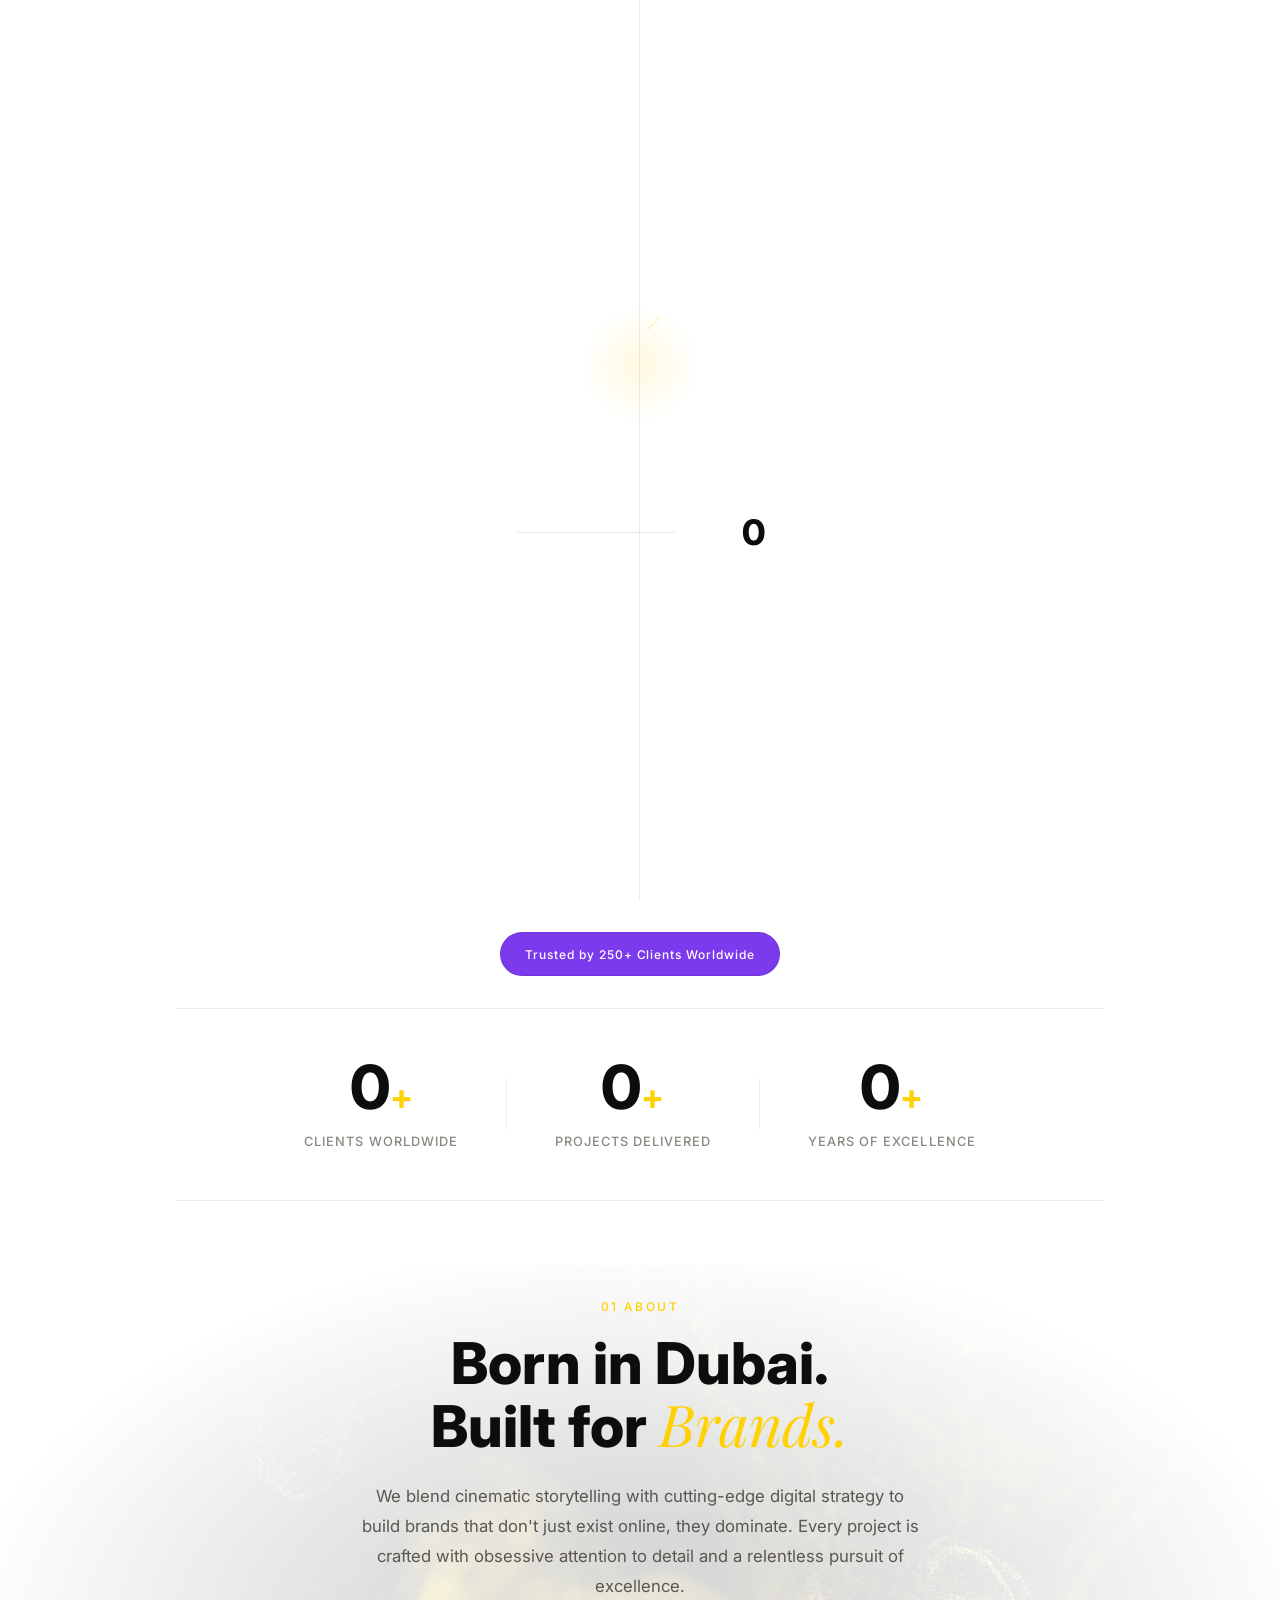
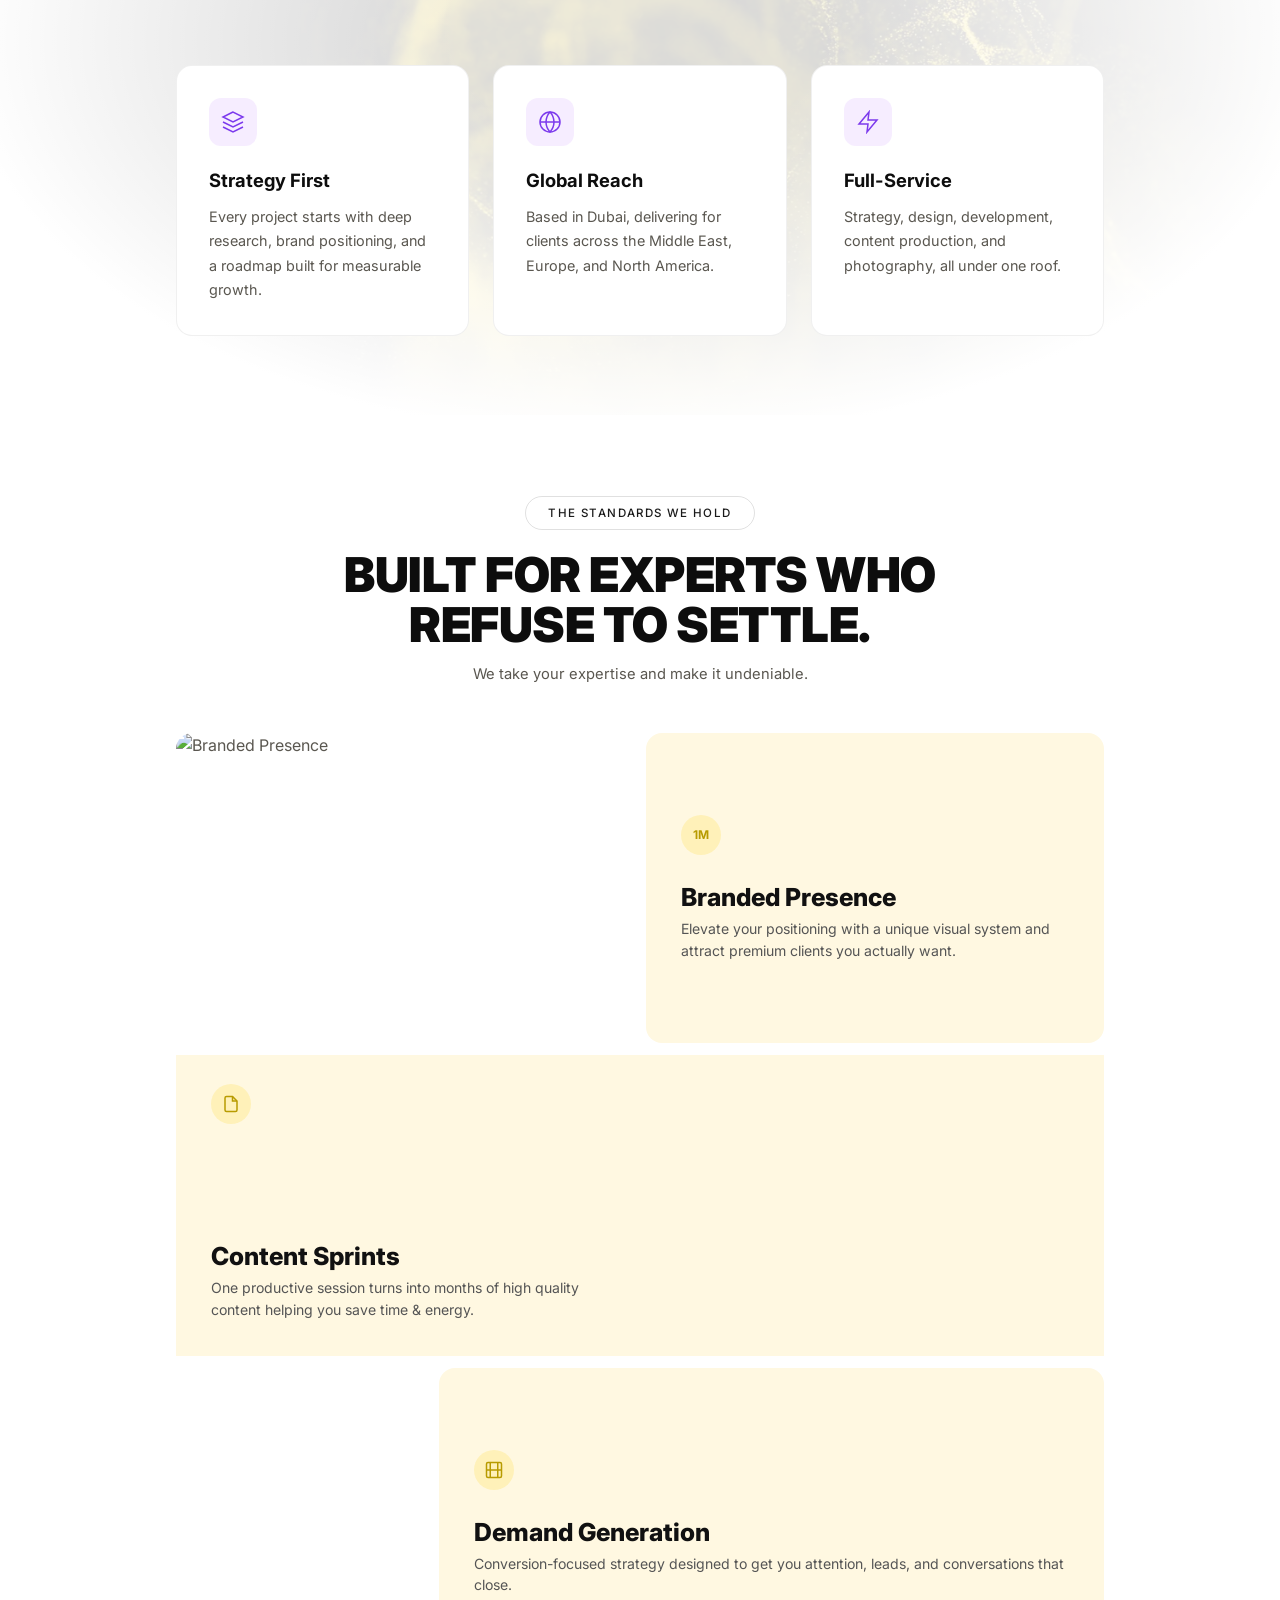
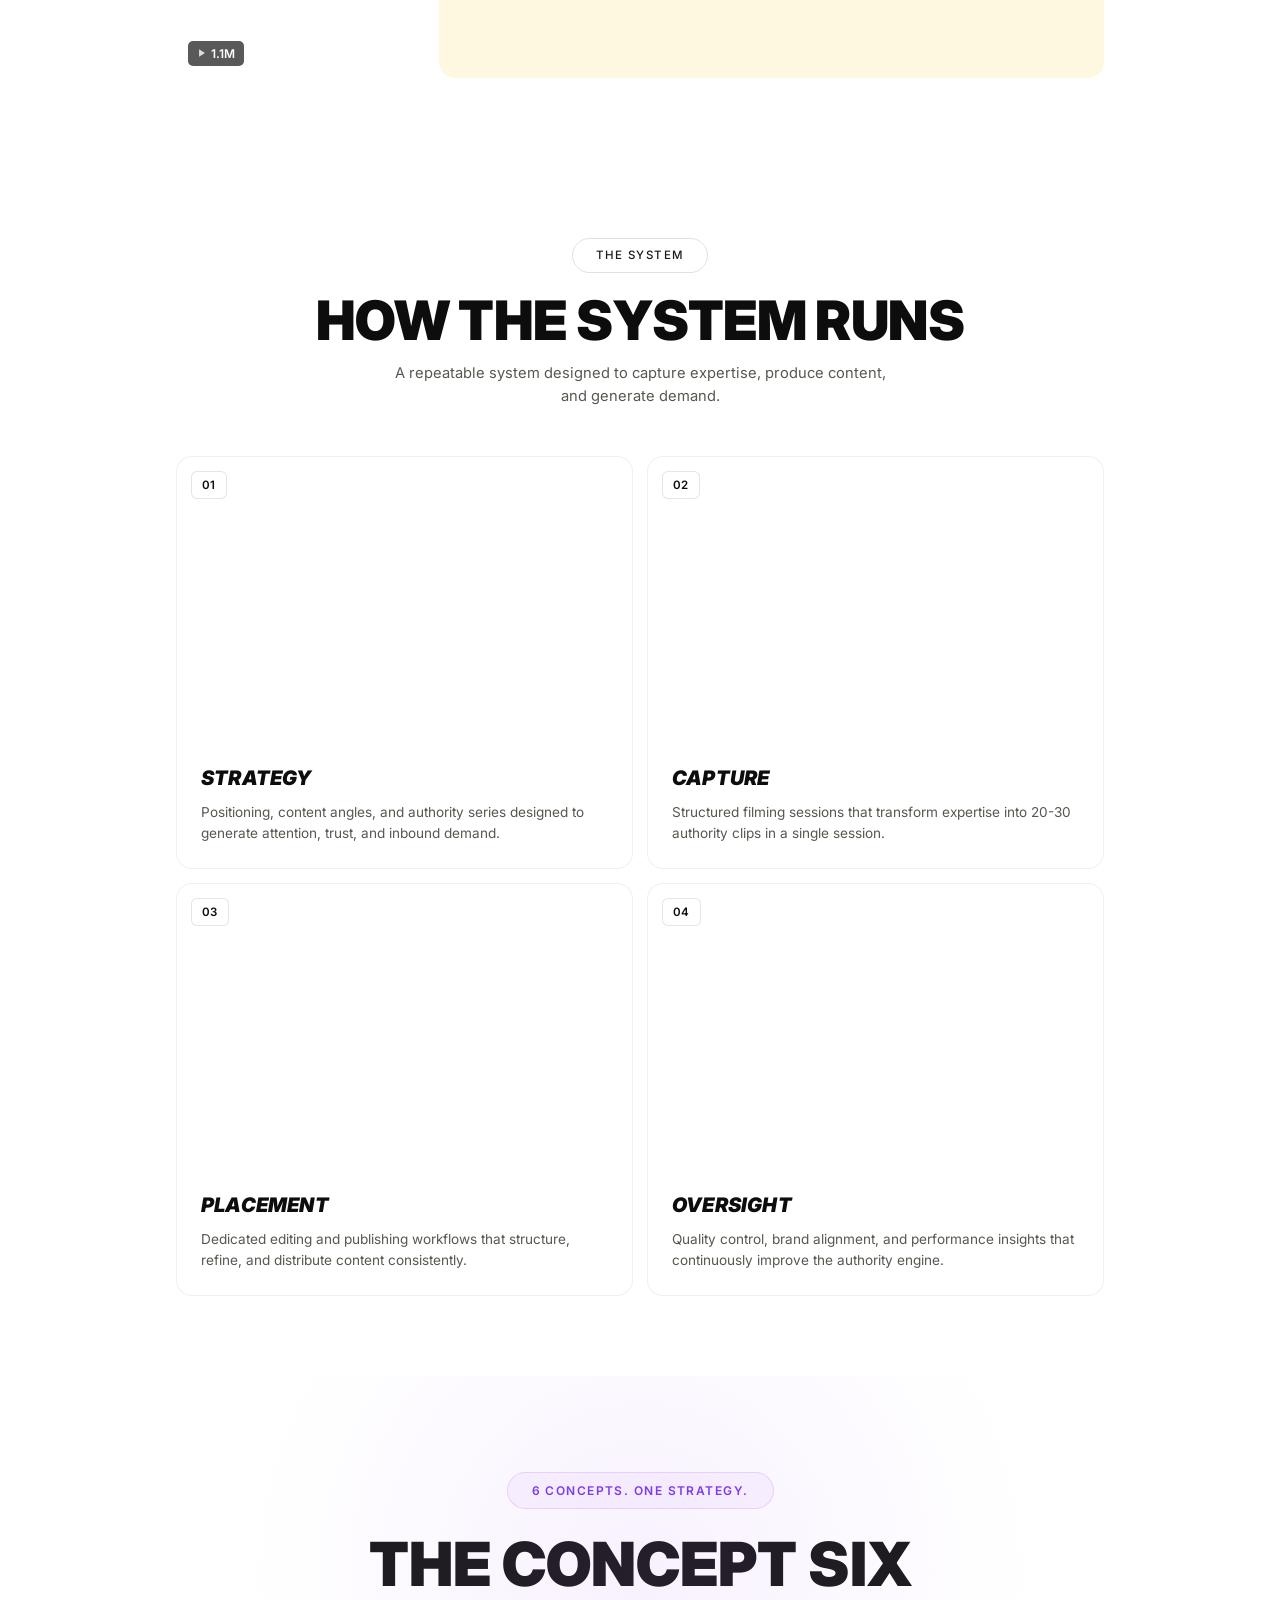
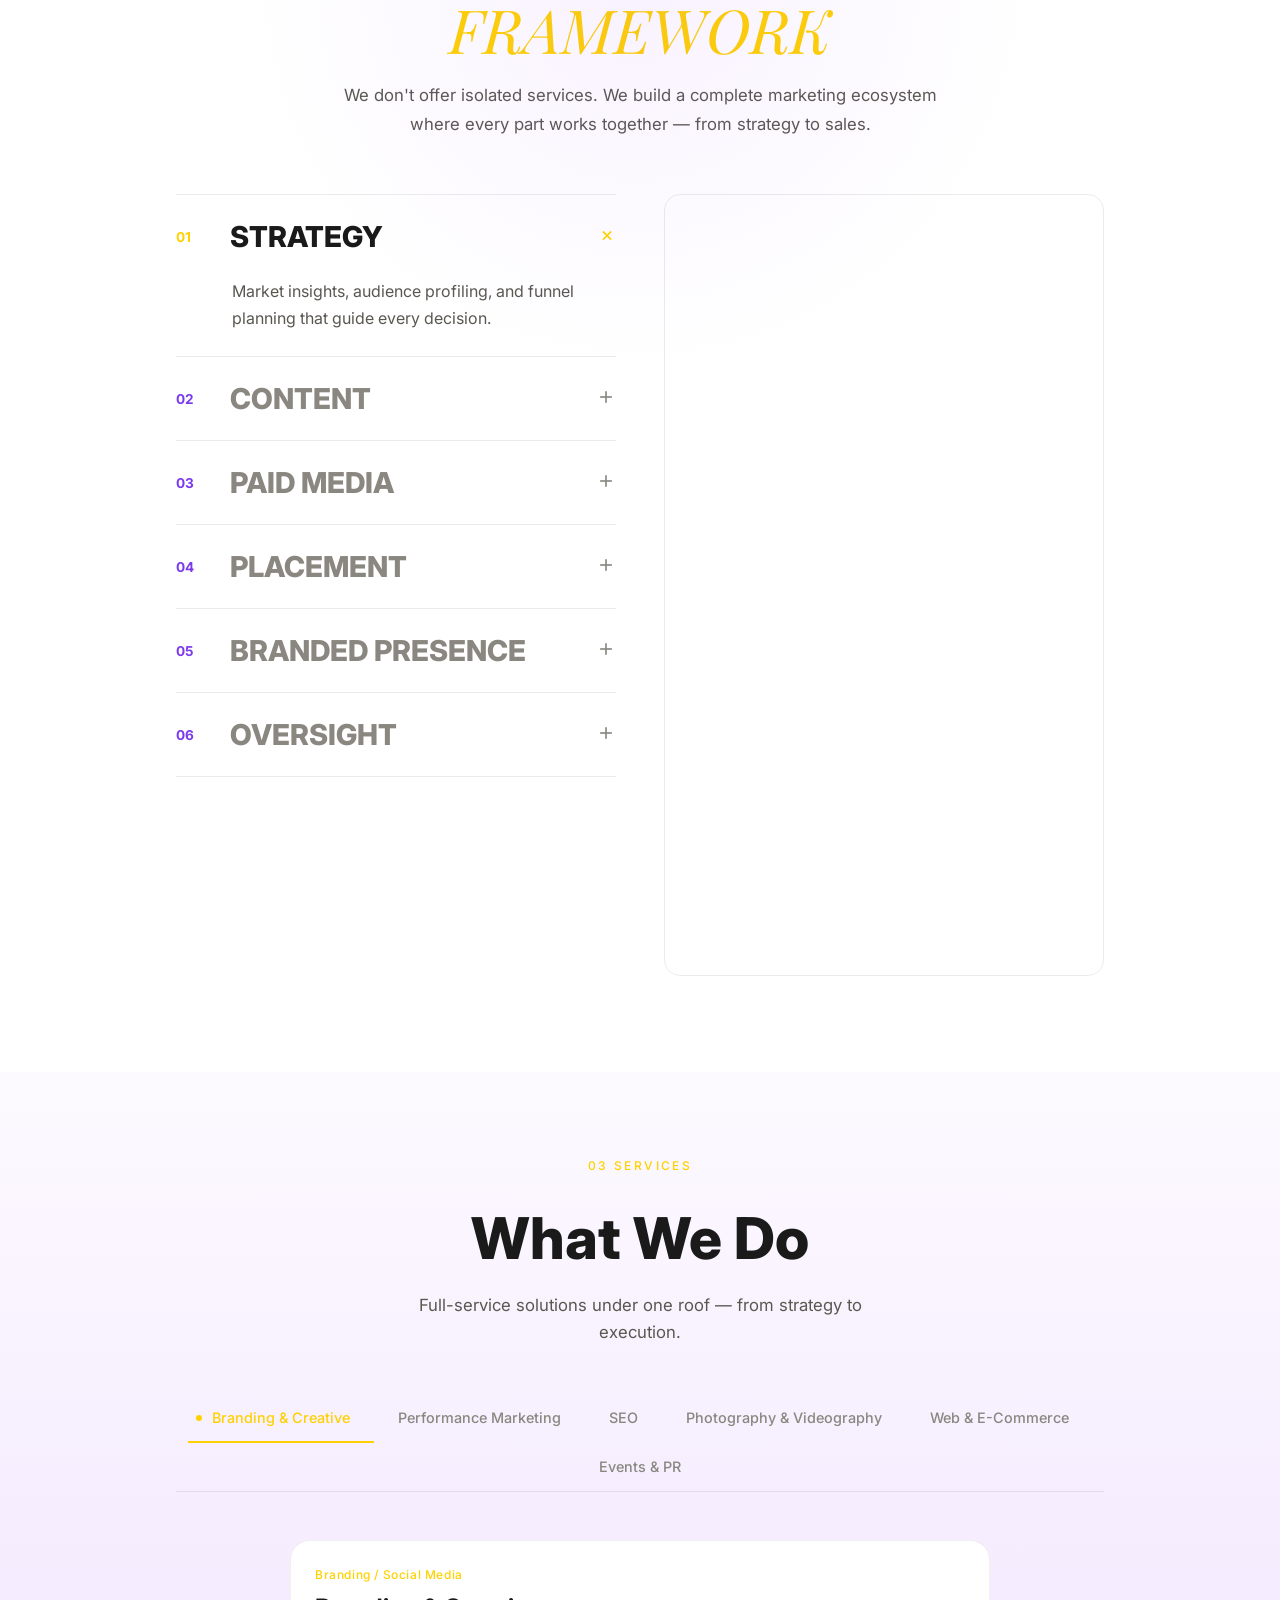
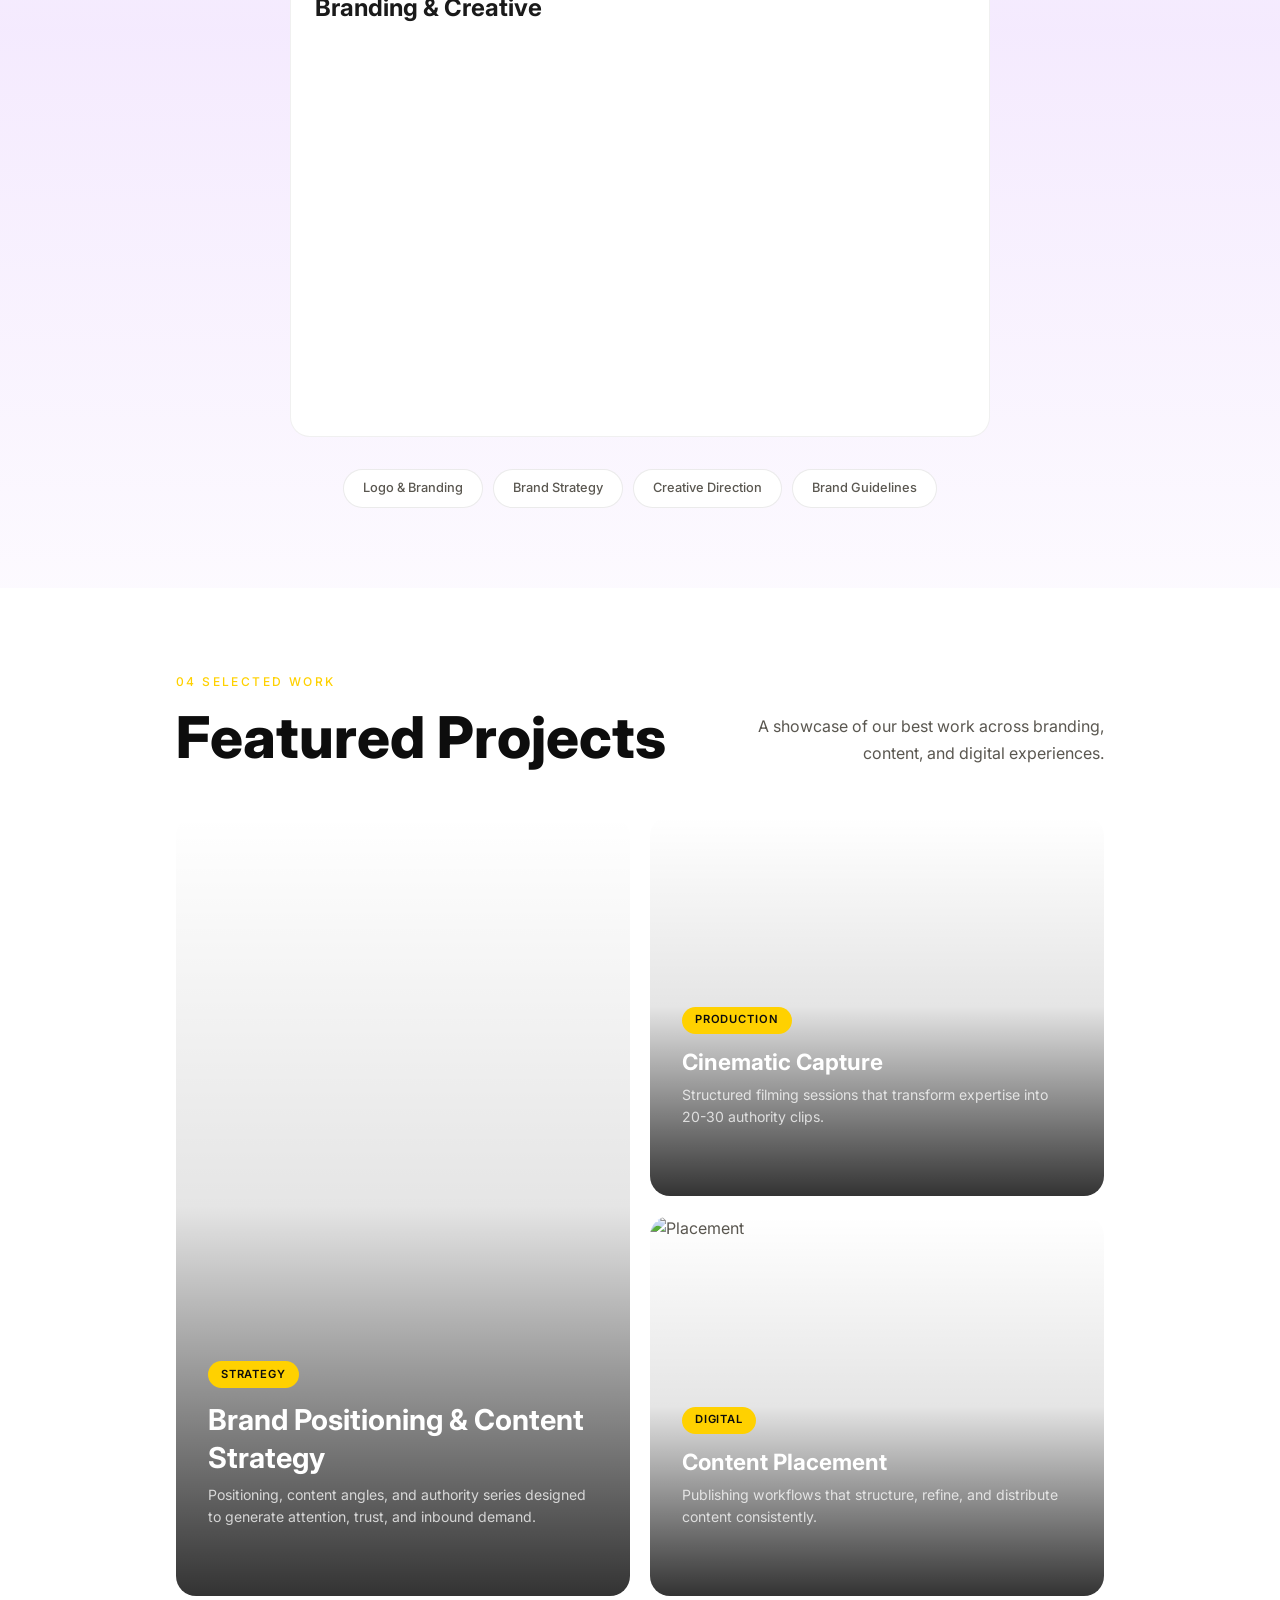
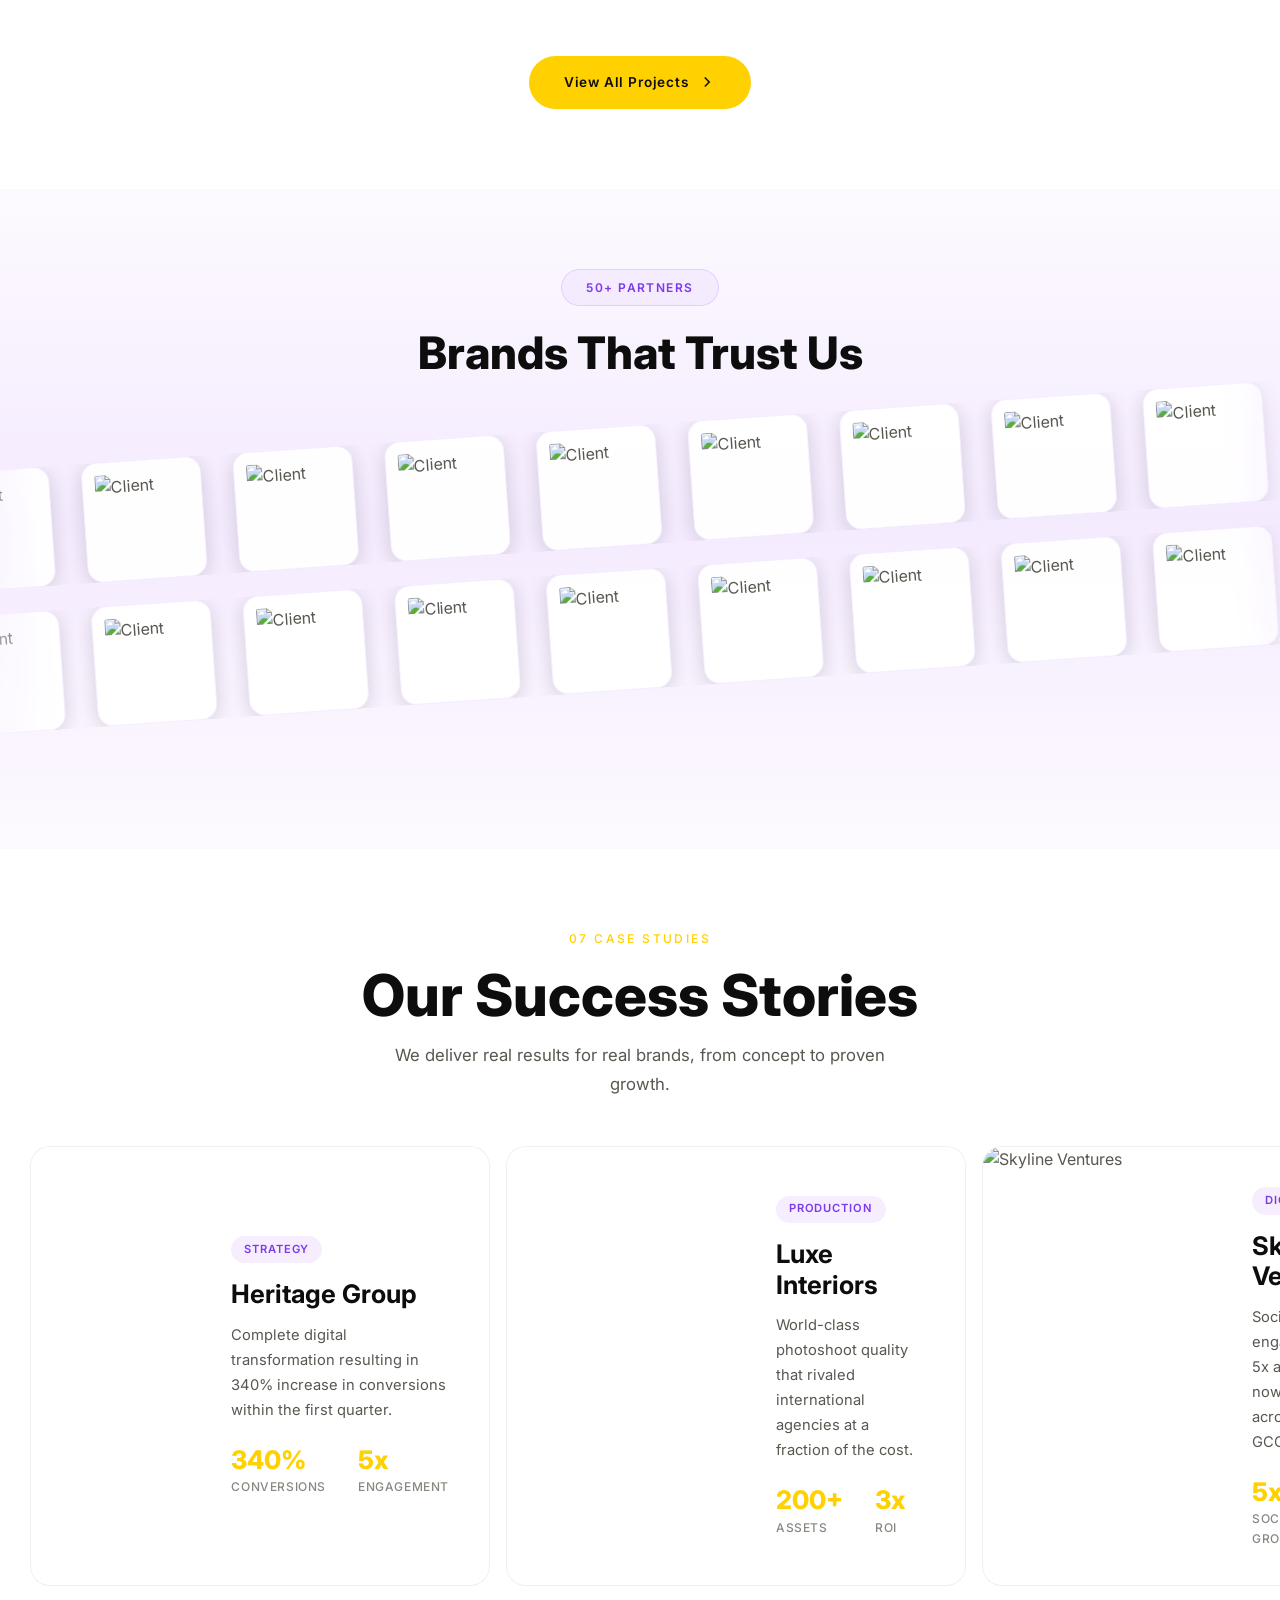
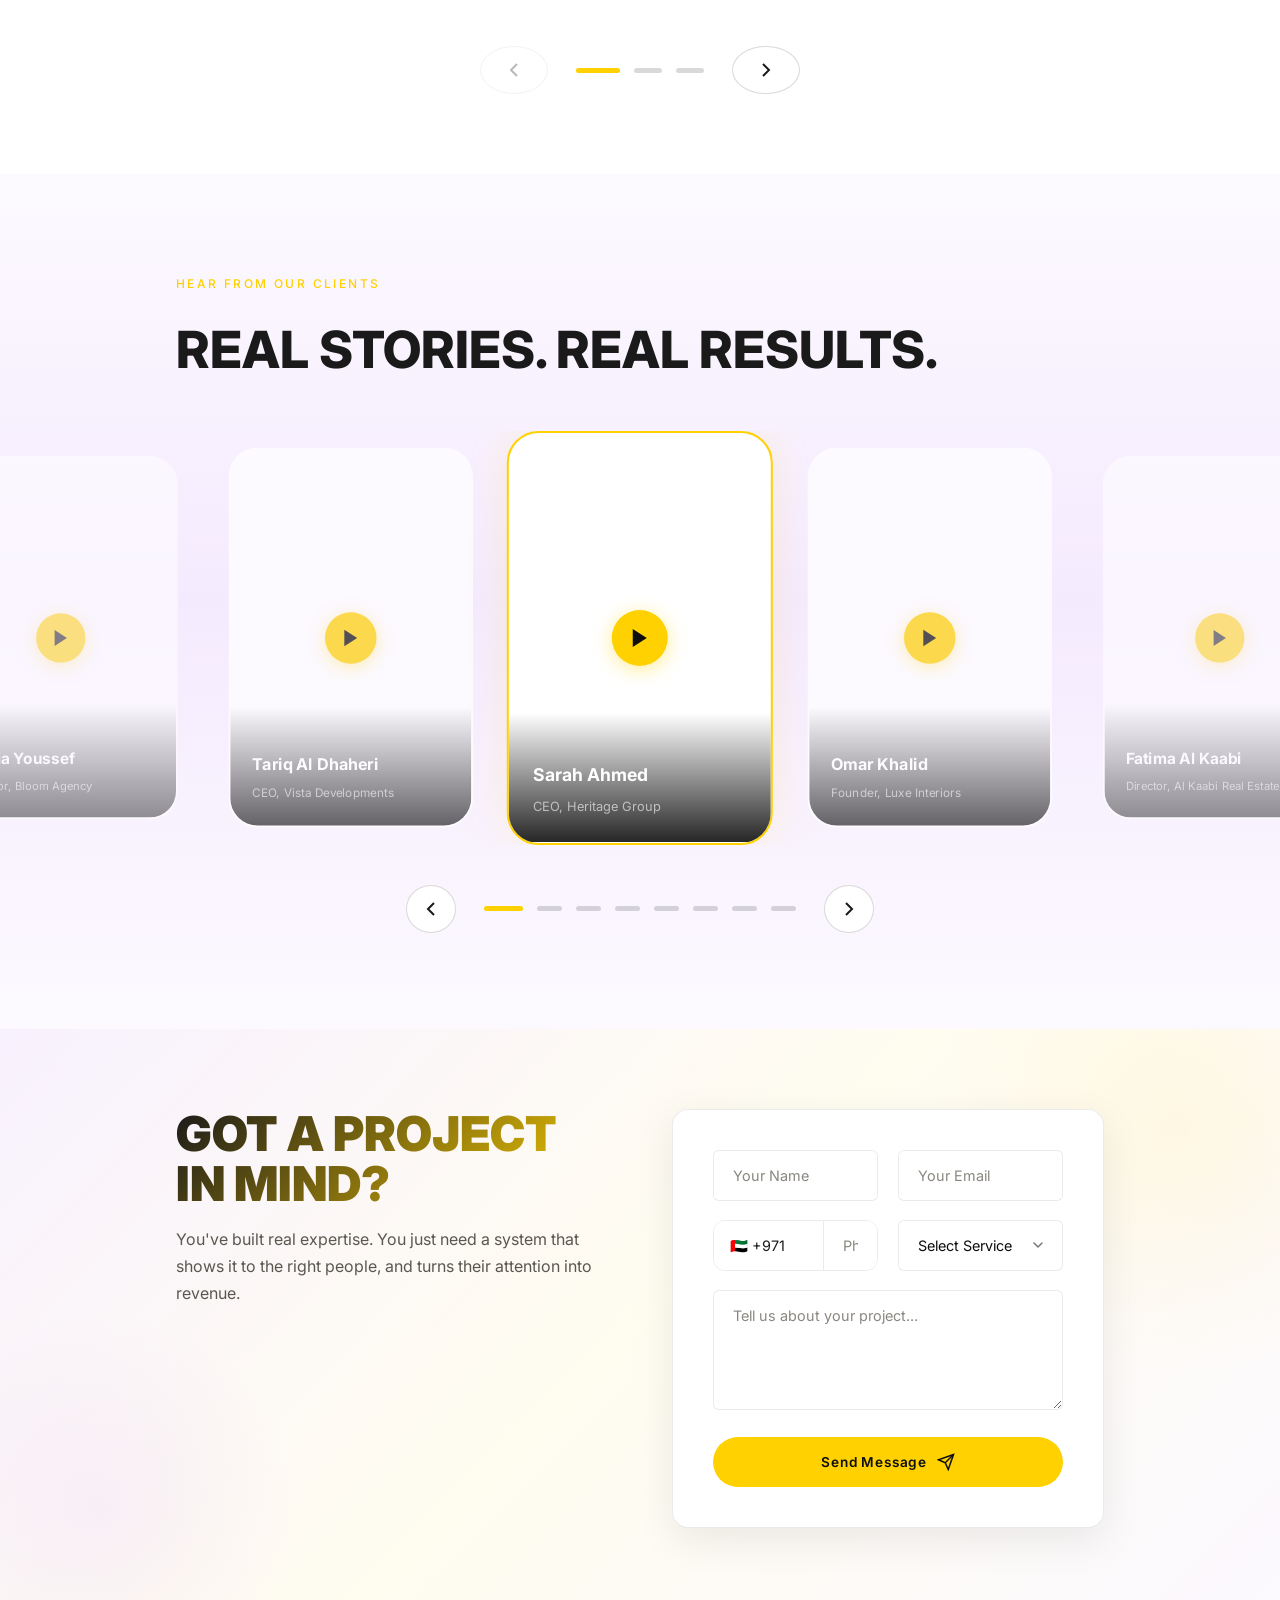
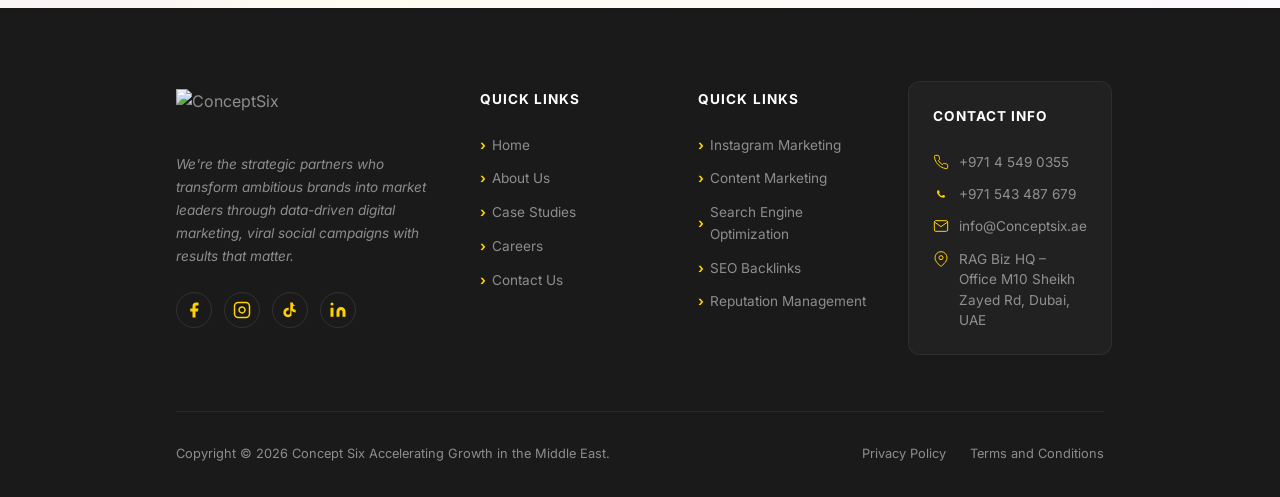
==== commit 80d46a3b: "Redesign Brands That Trust Us with tilted dual-row marquee Two counter-scrolling rows rotated -4deg " ====
--- a/index.html
+++ b/index.html
@@ -677,7 +677,10 @@
                 <span class="framework-badge">50+ Partners</span>
                 <h3 class="client-logos-slider-title" data-reveal-lines>Brands That Trust Us</h3>
             </div>
-            <div class="brands-marquee">
+        </div>
+        <div class="brands-tilt-wrapper">
+            <!-- Row 1: scrolls left -->
+            <div class="brands-marquee brands-marquee--row1">
                 <div class="brands-marquee-track">
                     <div class="brand-item"><img src="https://conceptsix.ae/wp-content/uploads/2025/06/Artboard-1-15-2.webp" alt="Client"></div>
                     <div class="brand-item"><img src="https://conceptsix.ae/wp-content/uploads/2025/06/Artboard-1-18.webp" alt="Client"></div>
@@ -685,19 +688,23 @@
                     <div class="brand-item"><img src="https://conceptsix.ae/wp-content/uploads/2025/06/Artboard-1-17-1.webp" alt="Client"></div>
                     <div class="brand-item"><img src="https://conceptsix.ae/wp-content/uploads/2025/06/Artboard-1-16-1.webp" alt="Client"></div>
                     <div class="brand-item"><img src="https://conceptsix.ae/wp-content/uploads/2025/06/Artboard-1.webp" alt="Client"></div>
+                    <div class="brand-item"><img src="https://conceptsix.ae/wp-content/uploads/2025/06/Artboard-1-15-2.webp" alt="Client"></div>
+                    <div class="brand-item"><img src="https://conceptsix.ae/wp-content/uploads/2025/06/Artboard-1-18.webp" alt="Client"></div>
+                    <div class="brand-item"><img src="https://conceptsix.ae/wp-content/uploads/2025/06/Artboard-1-16.webp" alt="Client"></div>
+                    <div class="brand-item"><img src="https://conceptsix.ae/wp-content/uploads/2025/06/Artboard-1-17-1.webp" alt="Client"></div>
+                    <div class="brand-item"><img src="https://conceptsix.ae/wp-content/uploads/2025/06/Artboard-1-16-1.webp" alt="Client"></div>
+                    <div class="brand-item"><img src="https://conceptsix.ae/wp-content/uploads/2025/06/Artboard-1.webp" alt="Client"></div>
+                </div>
+            </div>
+            <!-- Row 2: scrolls right -->
+            <div class="brands-marquee brands-marquee--row2">
+                <div class="brands-marquee-track brands-marquee-track--reverse">
                     <div class="brand-item"><img src="https://conceptsix.ae/wp-content/uploads/2025/06/Artboard-1-15.webp" alt="Client"></div>
                     <div class="brand-item"><img src="https://conceptsix.ae/wp-content/uploads/2025/06/Artboard-1-17.webp" alt="Client"></div>
                     <div class="brand-item"><img src="https://conceptsix.ae/wp-content/uploads/2025/06/Artboard-1-13.webp" alt="Client"></div>
                     <div class="brand-item"><img src="https://conceptsix.ae/wp-content/uploads/2025/06/Artboard-1-14-2.webp" alt="Client"></div>
                     <div class="brand-item"><img src="https://conceptsix.ae/wp-content/uploads/2025/06/Artboard-1-14-1.webp" alt="Client"></div>
                     <div class="brand-item"><img src="https://conceptsix.ae/wp-content/uploads/2025/06/Artboard-1-15-1.webp" alt="Client"></div>
-                    <!-- Duplicate for seamless loop -->
-                    <div class="brand-item"><img src="https://conceptsix.ae/wp-content/uploads/2025/06/Artboard-1-15-2.webp" alt="Client"></div>
-                    <div class="brand-item"><img src="https://conceptsix.ae/wp-content/uploads/2025/06/Artboard-1-18.webp" alt="Client"></div>
-                    <div class="brand-item"><img src="https://conceptsix.ae/wp-content/uploads/2025/06/Artboard-1-16.webp" alt="Client"></div>
-                    <div class="brand-item"><img src="https://conceptsix.ae/wp-content/uploads/2025/06/Artboard-1-17-1.webp" alt="Client"></div>
-                    <div class="brand-item"><img src="https://conceptsix.ae/wp-content/uploads/2025/06/Artboard-1-16-1.webp" alt="Client"></div>
-                    <div class="brand-item"><img src="https://conceptsix.ae/wp-content/uploads/2025/06/Artboard-1.webp" alt="Client"></div>
                     <div class="brand-item"><img src="https://conceptsix.ae/wp-content/uploads/2025/06/Artboard-1-15.webp" alt="Client"></div>
                     <div class="brand-item"><img src="https://conceptsix.ae/wp-content/uploads/2025/06/Artboard-1-17.webp" alt="Client"></div>
                     <div class="brand-item"><img src="https://conceptsix.ae/wp-content/uploads/2025/06/Artboard-1-13.webp" alt="Client"></div>
--- a/styles.css
+++ b/styles.css
@@ -1723,6 +1723,7 @@
     font-size: clamp(2.2rem, 4.5vw, 4rem);
     font-weight: 800;
     color: var(--white);
+    line-height: 1.05;
 }
 
 .work-sub {
@@ -2312,6 +2313,7 @@
 .brands-trust {
     background: linear-gradient(180deg, rgba(168, 85, 247, 0.03) 0%, rgba(168, 85, 247, 0.12) 50%, rgba(168, 85, 247, 0.03) 100%);
     overflow: hidden;
+    padding-bottom: 8rem;
 }
 
 /* Client Logos Slider */
@@ -3720,19 +3722,33 @@
 }
 
 /* ---- BRANDS MARQUEE ---- */
+/* Tilted marquee wrapper */
+.brands-tilt-wrapper {
+    transform: rotate(-4deg);
+    margin: 2rem -5%;
+    width: 110%;
+    display: flex;
+    flex-direction: column;
+    gap: 1.5rem;
+}
+
 .brands-marquee {
     overflow: hidden;
     position: relative;
-    mask-image: linear-gradient(to right, transparent 0%, black 10%, black 90%, transparent 100%);
-    -webkit-mask-image: linear-gradient(to right, transparent 0%, black 10%, black 90%, transparent 100%);
+    mask-image: linear-gradient(to right, transparent 0%, black 8%, black 92%, transparent 100%);
+    -webkit-mask-image: linear-gradient(to right, transparent 0%, black 8%, black 92%, transparent 100%);
 }
 
 .brands-marquee-track {
     display: flex;
-    gap: 4rem;
+    gap: 2rem;
     align-items: center;
-    animation: brands-scroll 30s linear infinite;
+    animation: brands-scroll 25s linear infinite;
     width: max-content;
+}
+
+.brands-marquee-track--reverse {
+    animation: brands-scroll-reverse 28s linear infinite;
 }
 
 @keyframes brands-scroll {
@@ -3740,19 +3756,54 @@
     100% { transform: translateX(-50%); }
 }
 
+@keyframes brands-scroll-reverse {
+    0% { transform: translateX(-50%); }
+    100% { transform: translateX(0); }
+}
+
 .brand-item {
     flex-shrink: 0;
     display: flex;
     align-items: center;
     justify-content: center;
+    transition: transform 0.4s cubic-bezier(0.25, 0.46, 0.45, 0.94), filter 0.4s ease;
+}
+
+.brand-item:hover {
+    transform: scale(1.12) rotate(4deg);
+    filter: brightness(1.1);
 }
 
 .brand-item img {
-    width: 150px;
-    height: 150px;
+    width: 120px;
+    height: 120px;
     object-fit: contain;
-    background: #fff;
-    border-radius: 20px;
+    background: rgba(255, 255, 255, 0.95);
+    border-radius: 16px;
+    border: 1px solid rgba(168, 85, 247, 0.1);
+    padding: 12px;
+    box-shadow: 0 4px 20px rgba(0, 0, 0, 0.15);
+}
+
+@media (max-width: 768px) {
+    .brands-tilt-wrapper {
+        transform: rotate(-3deg);
+        margin: 1rem -8%;
+        width: 116%;
+        gap: 1rem;
+    }
+    .brands-trust {
+        padding-bottom: 5rem;
+    }
+    .brand-item img {
+        width: 80px;
+        height: 80px;
+        border-radius: 12px;
+        padding: 8px;
+    }
+    .brands-marquee-track {
+        gap: 1rem;
+    }
 }
 
 /* ---- TESTIMONIAL SLIDER ---- */
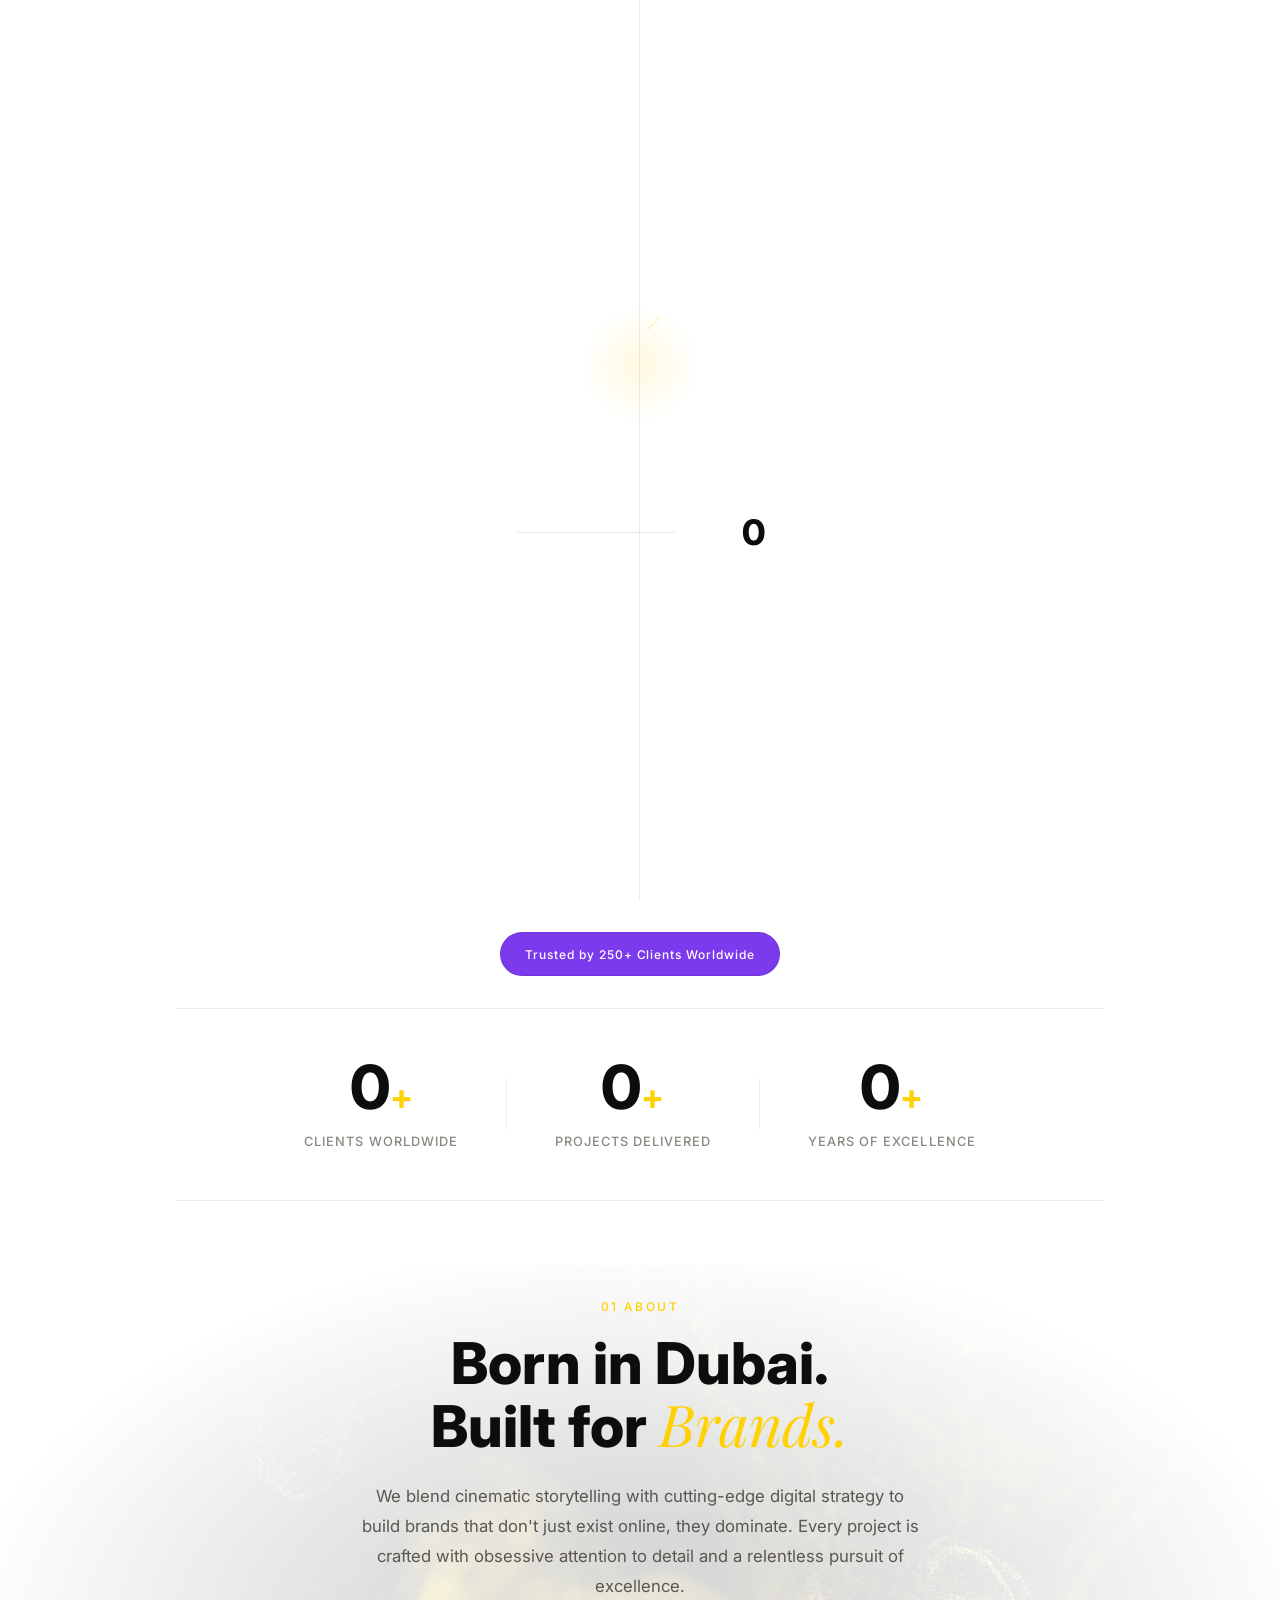
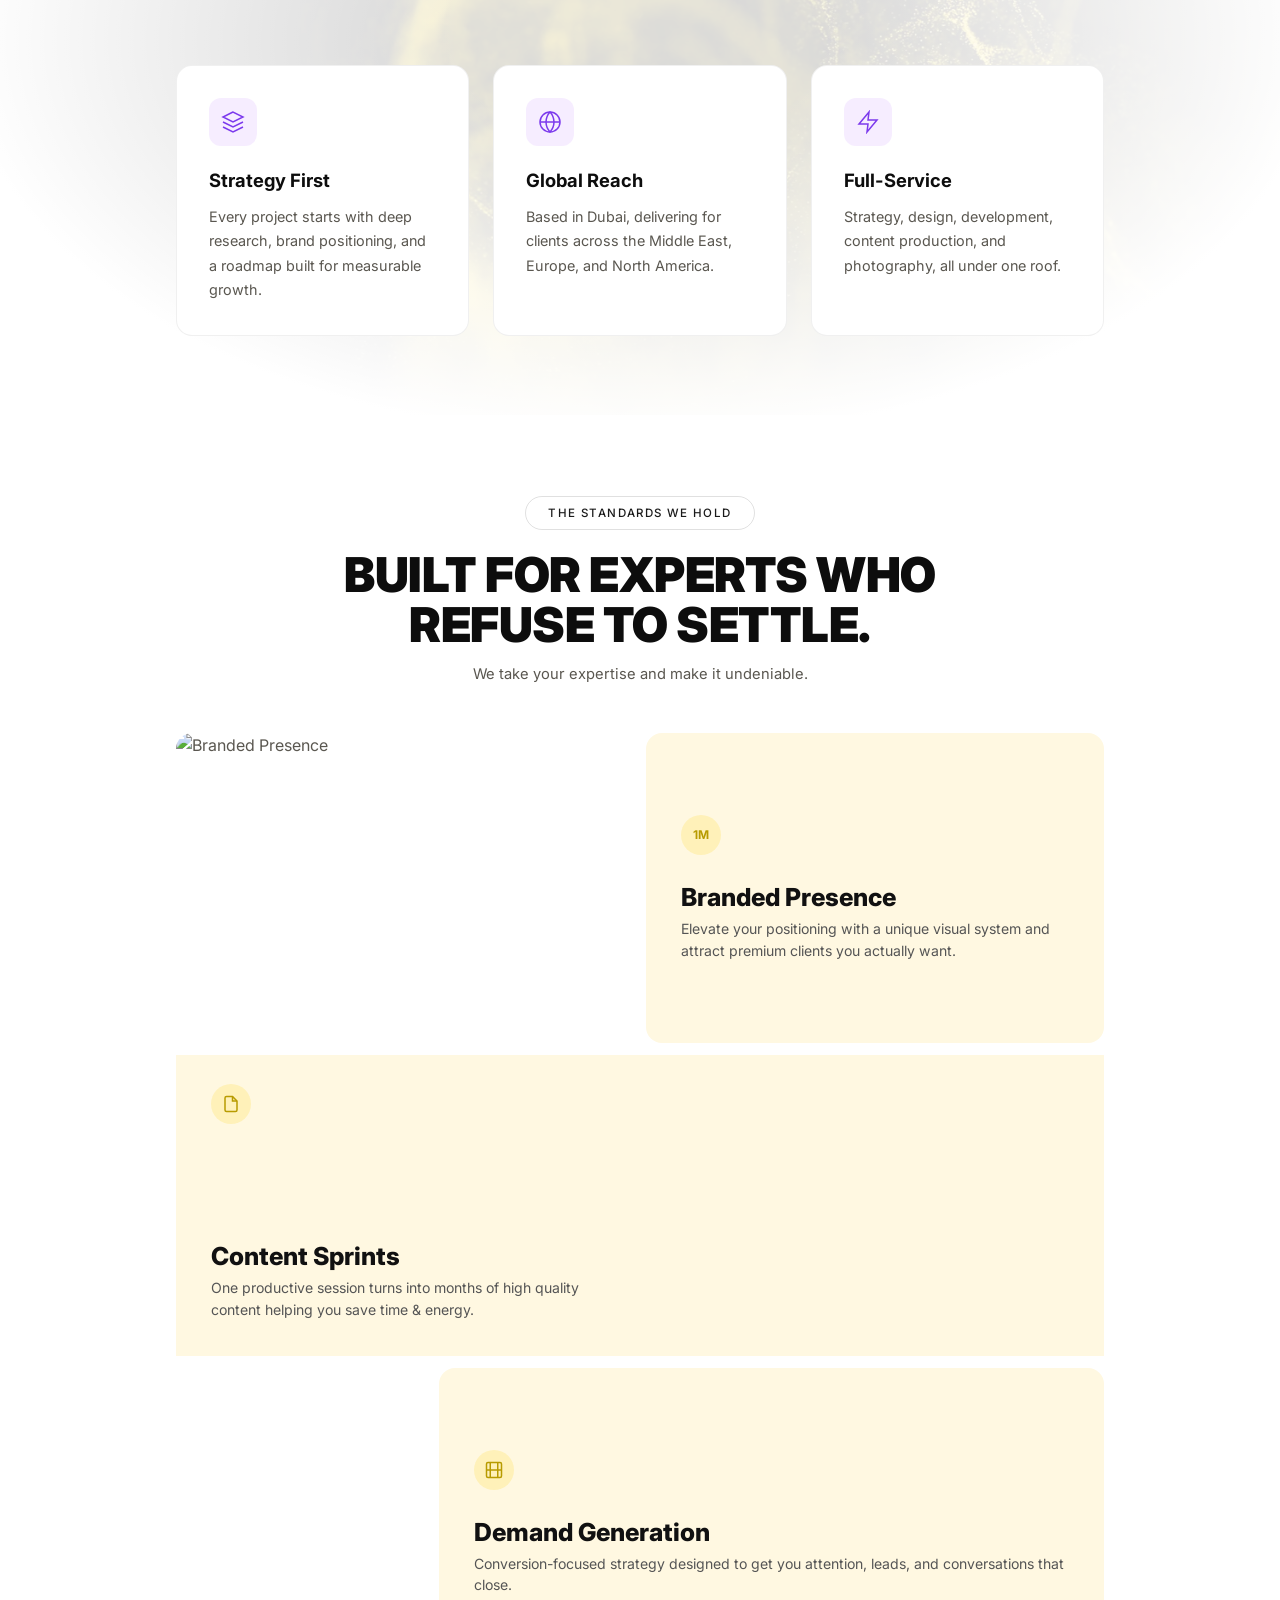
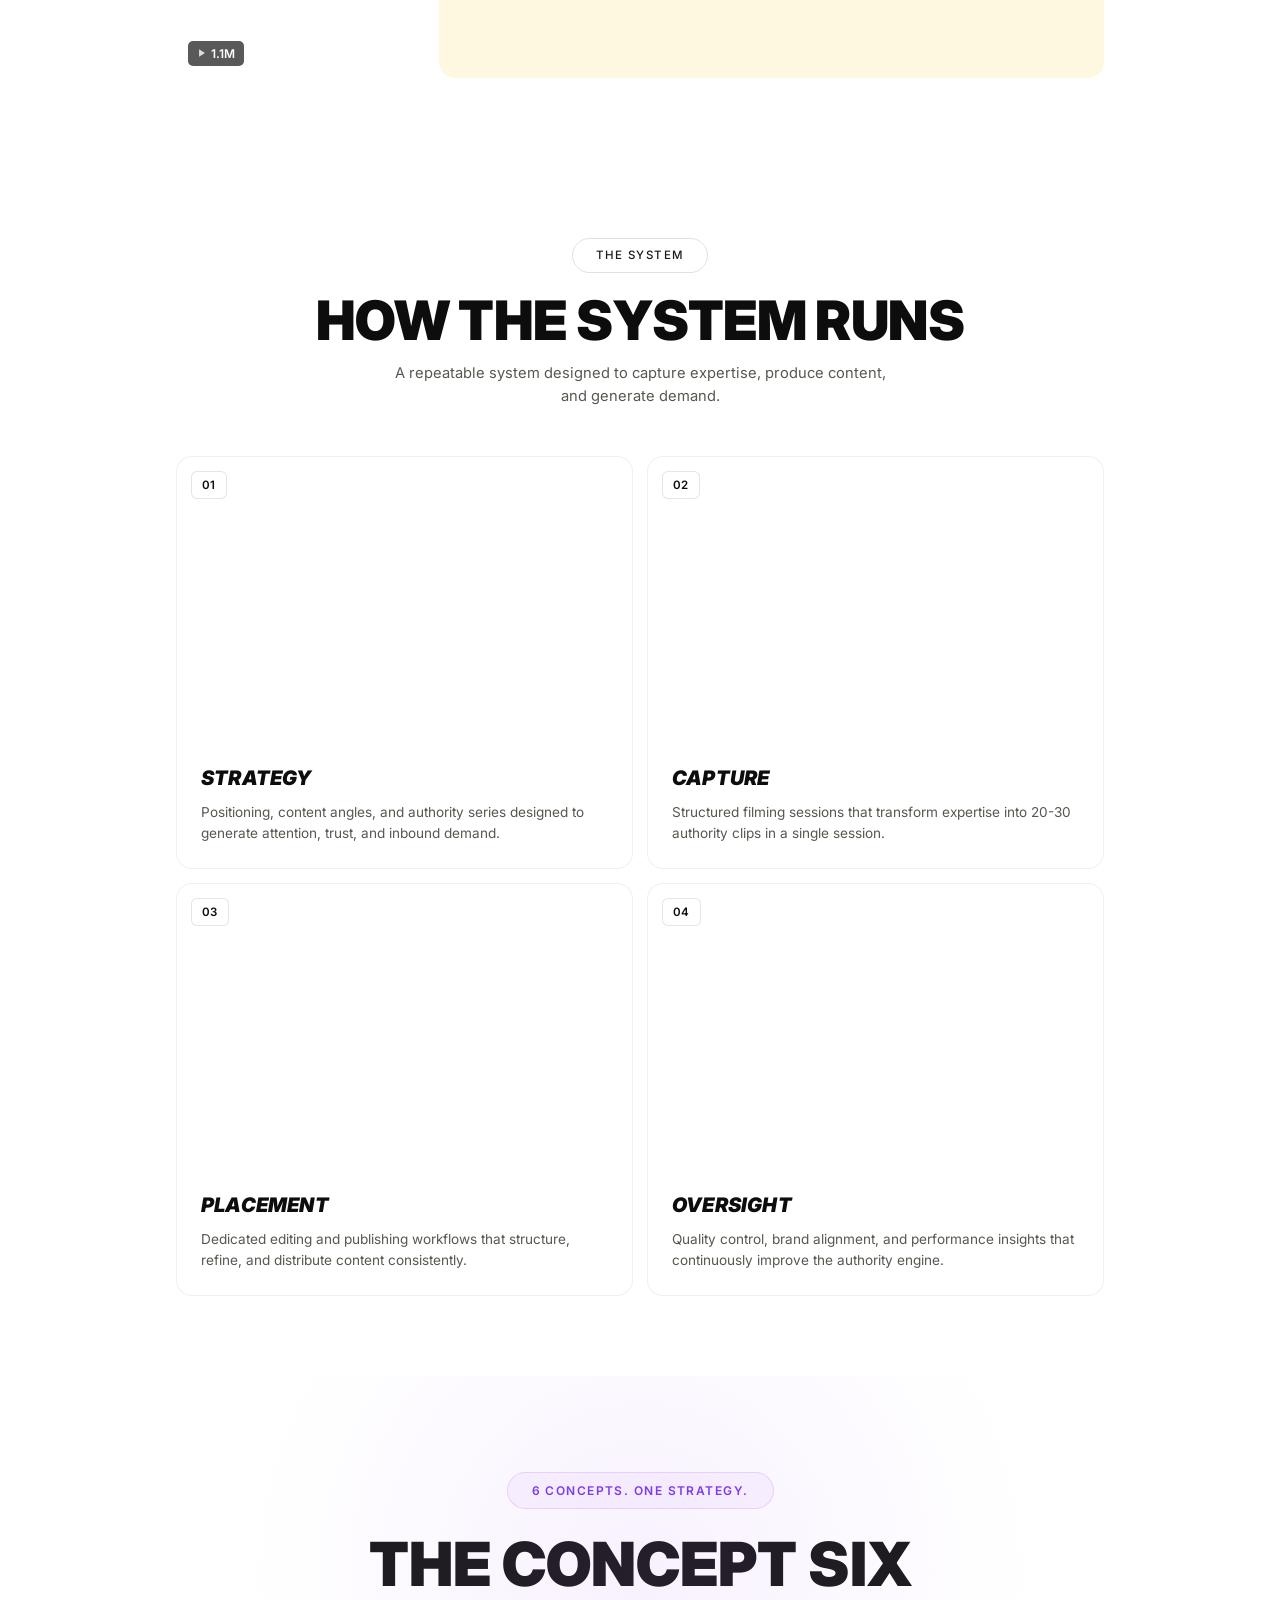
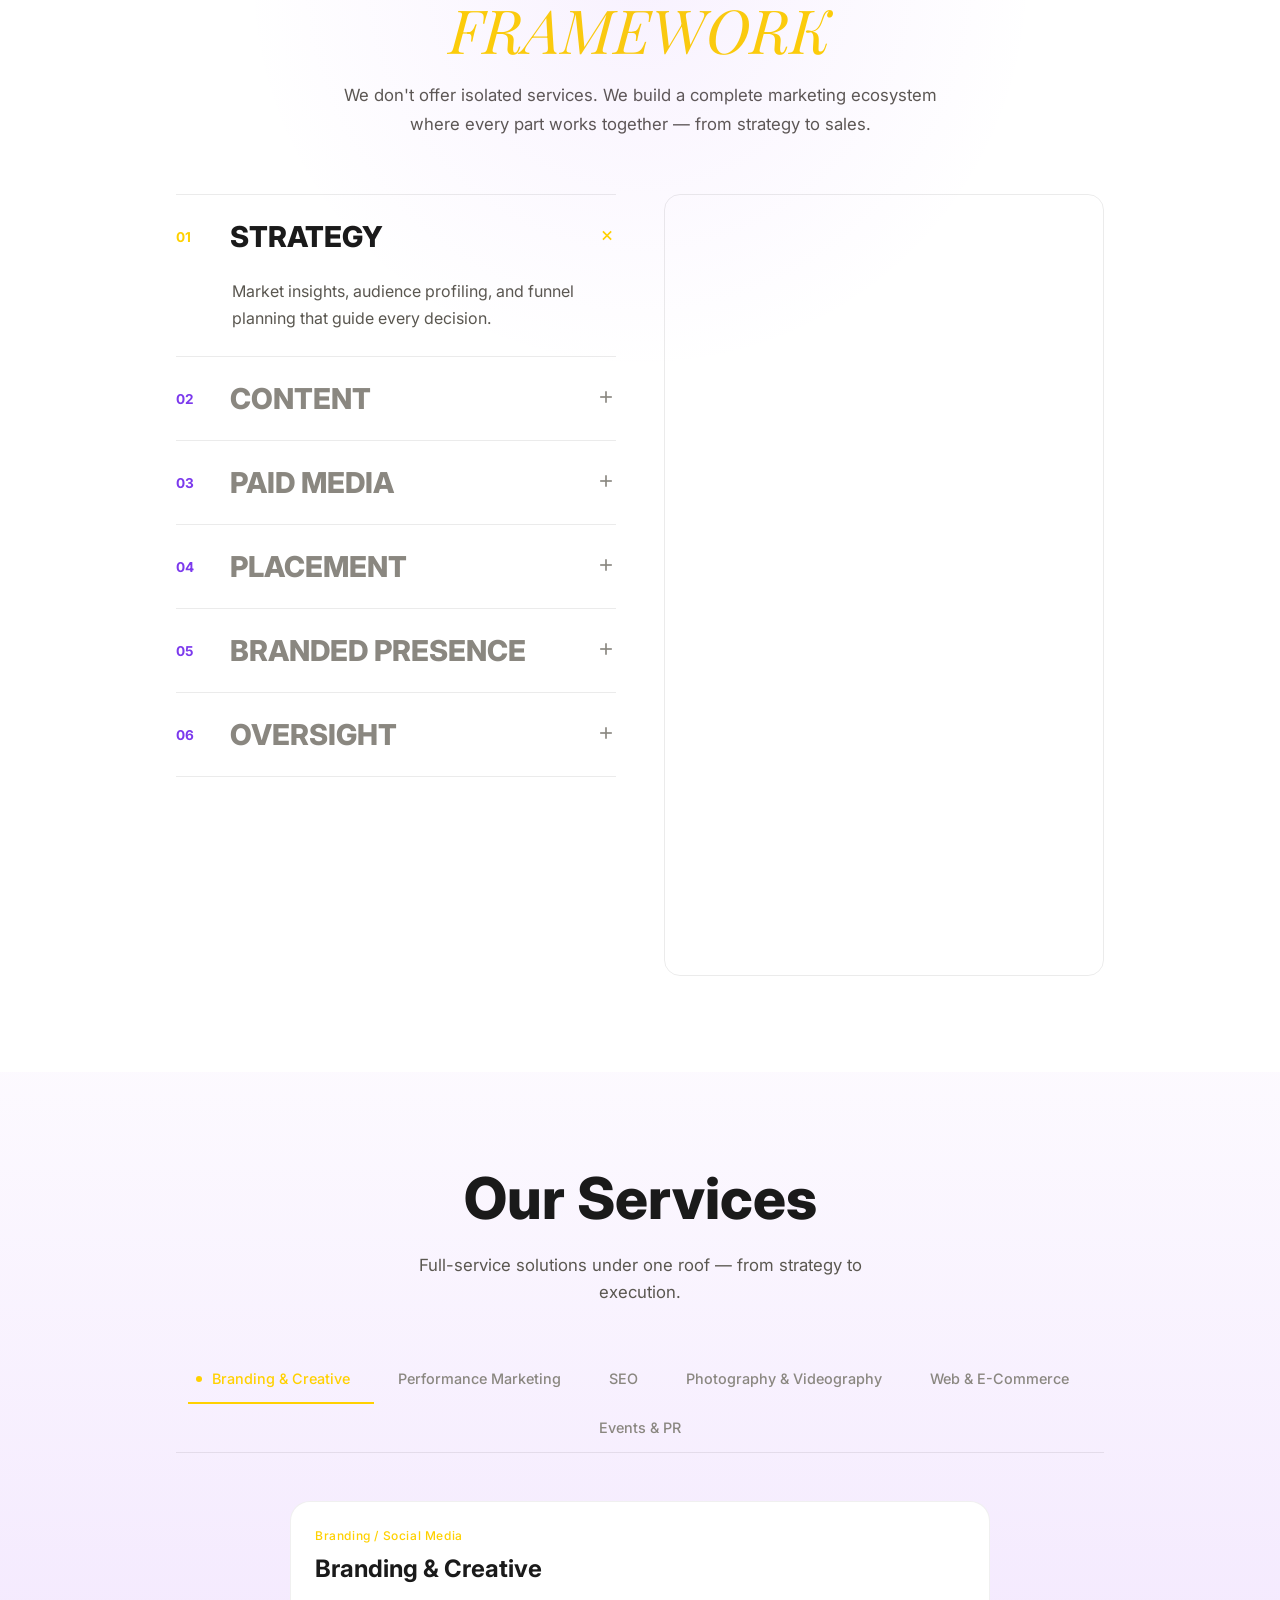
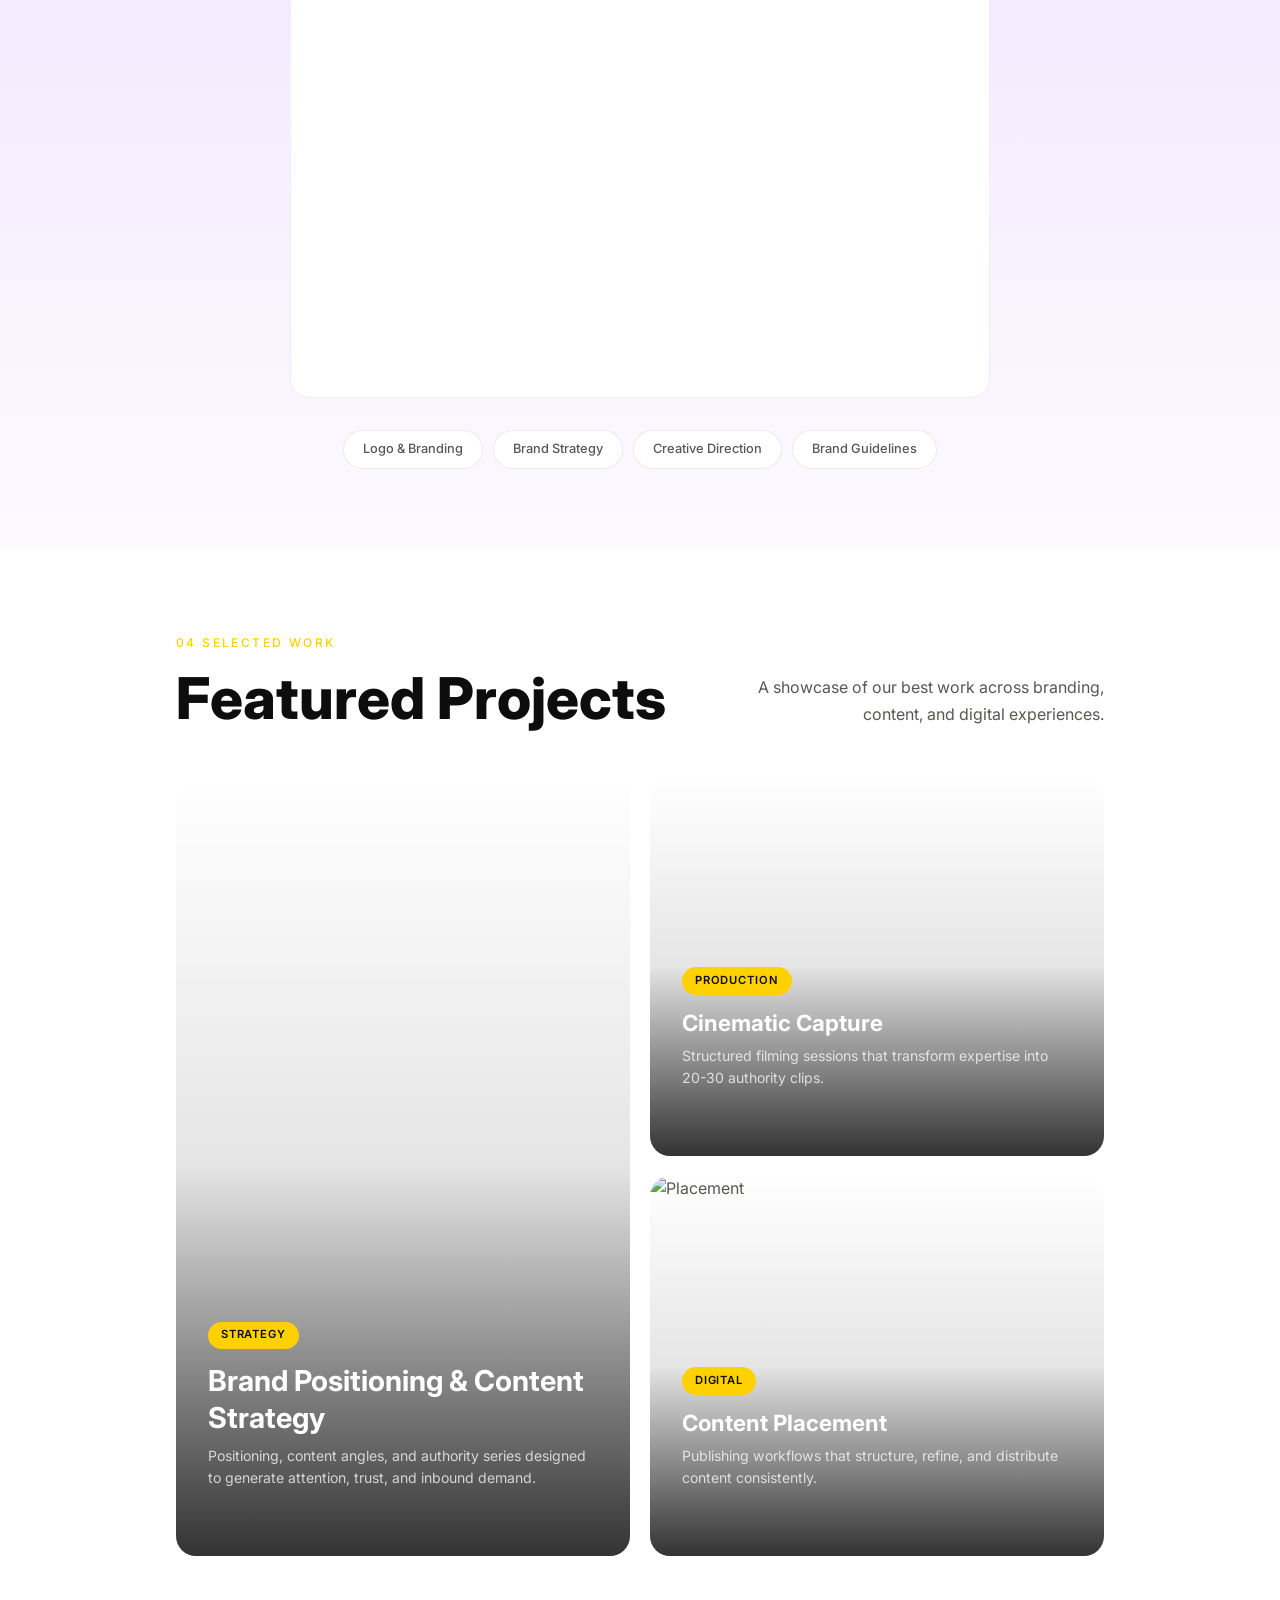
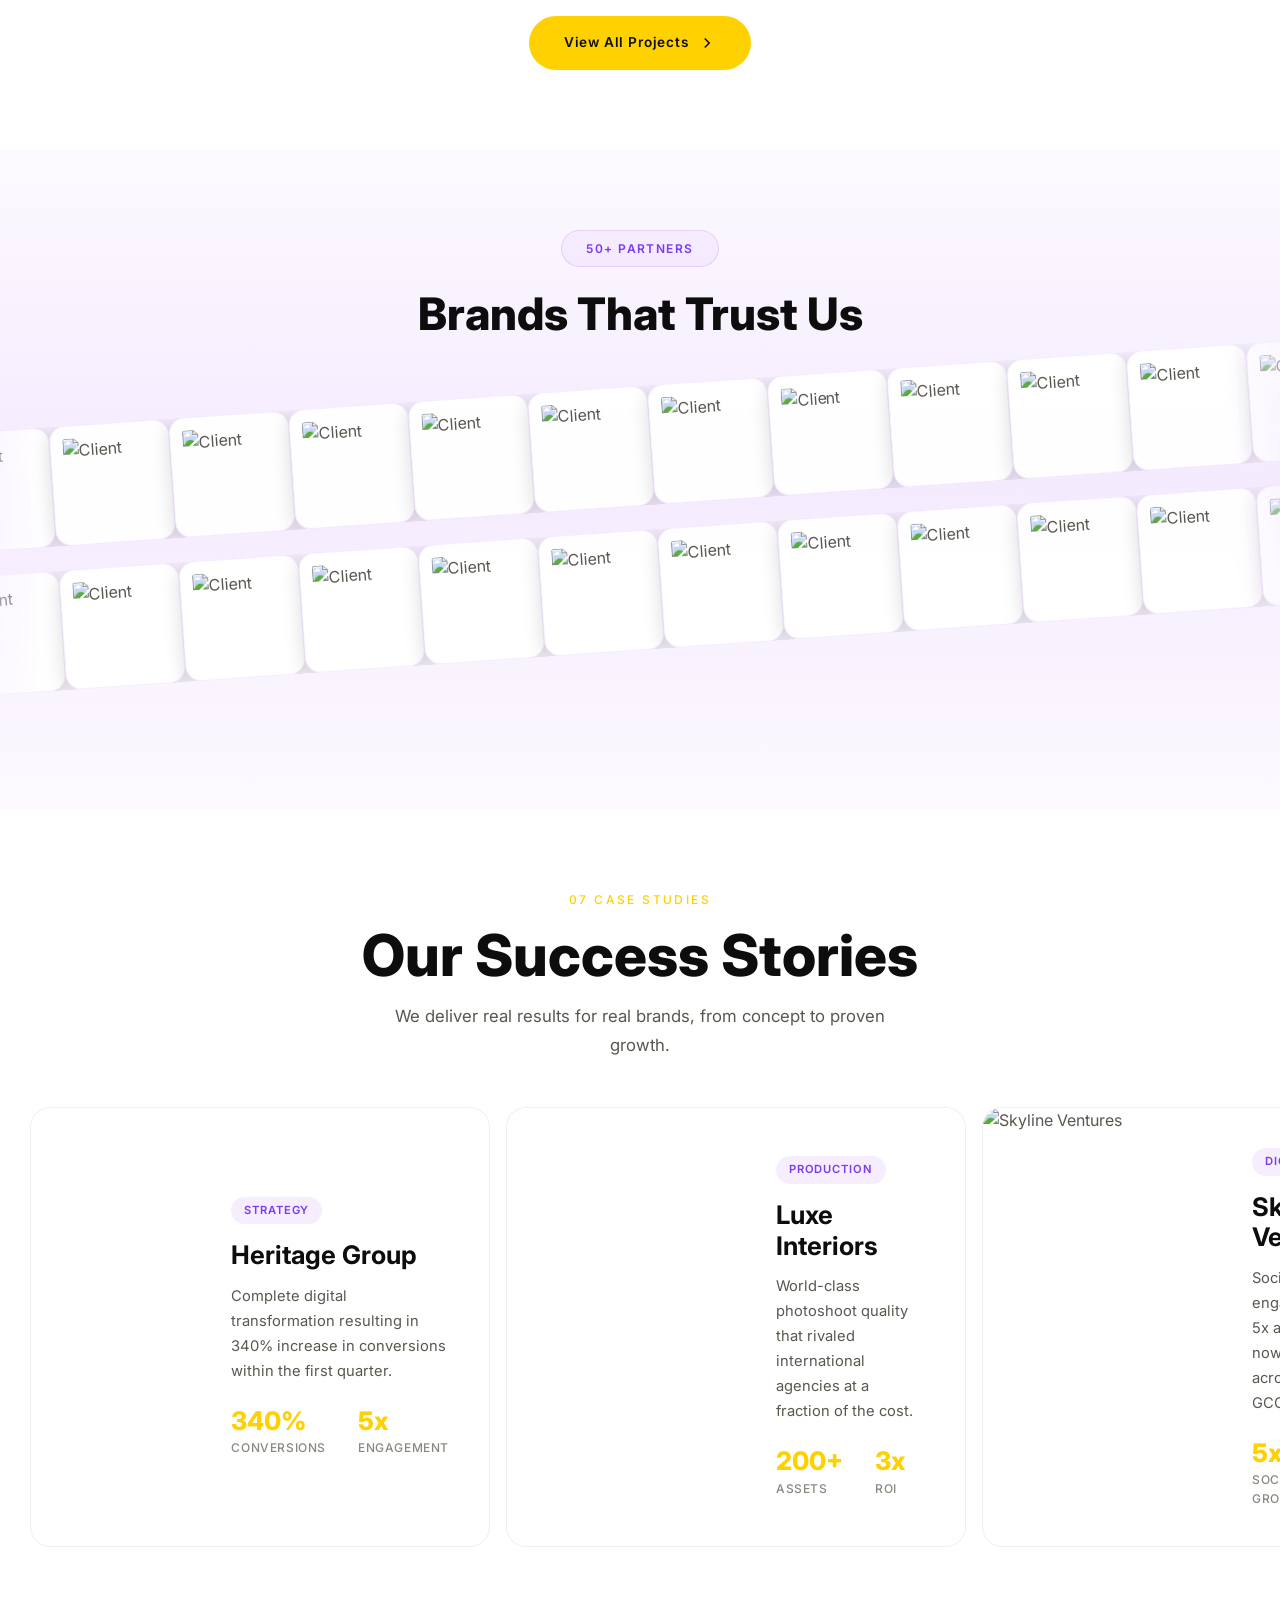
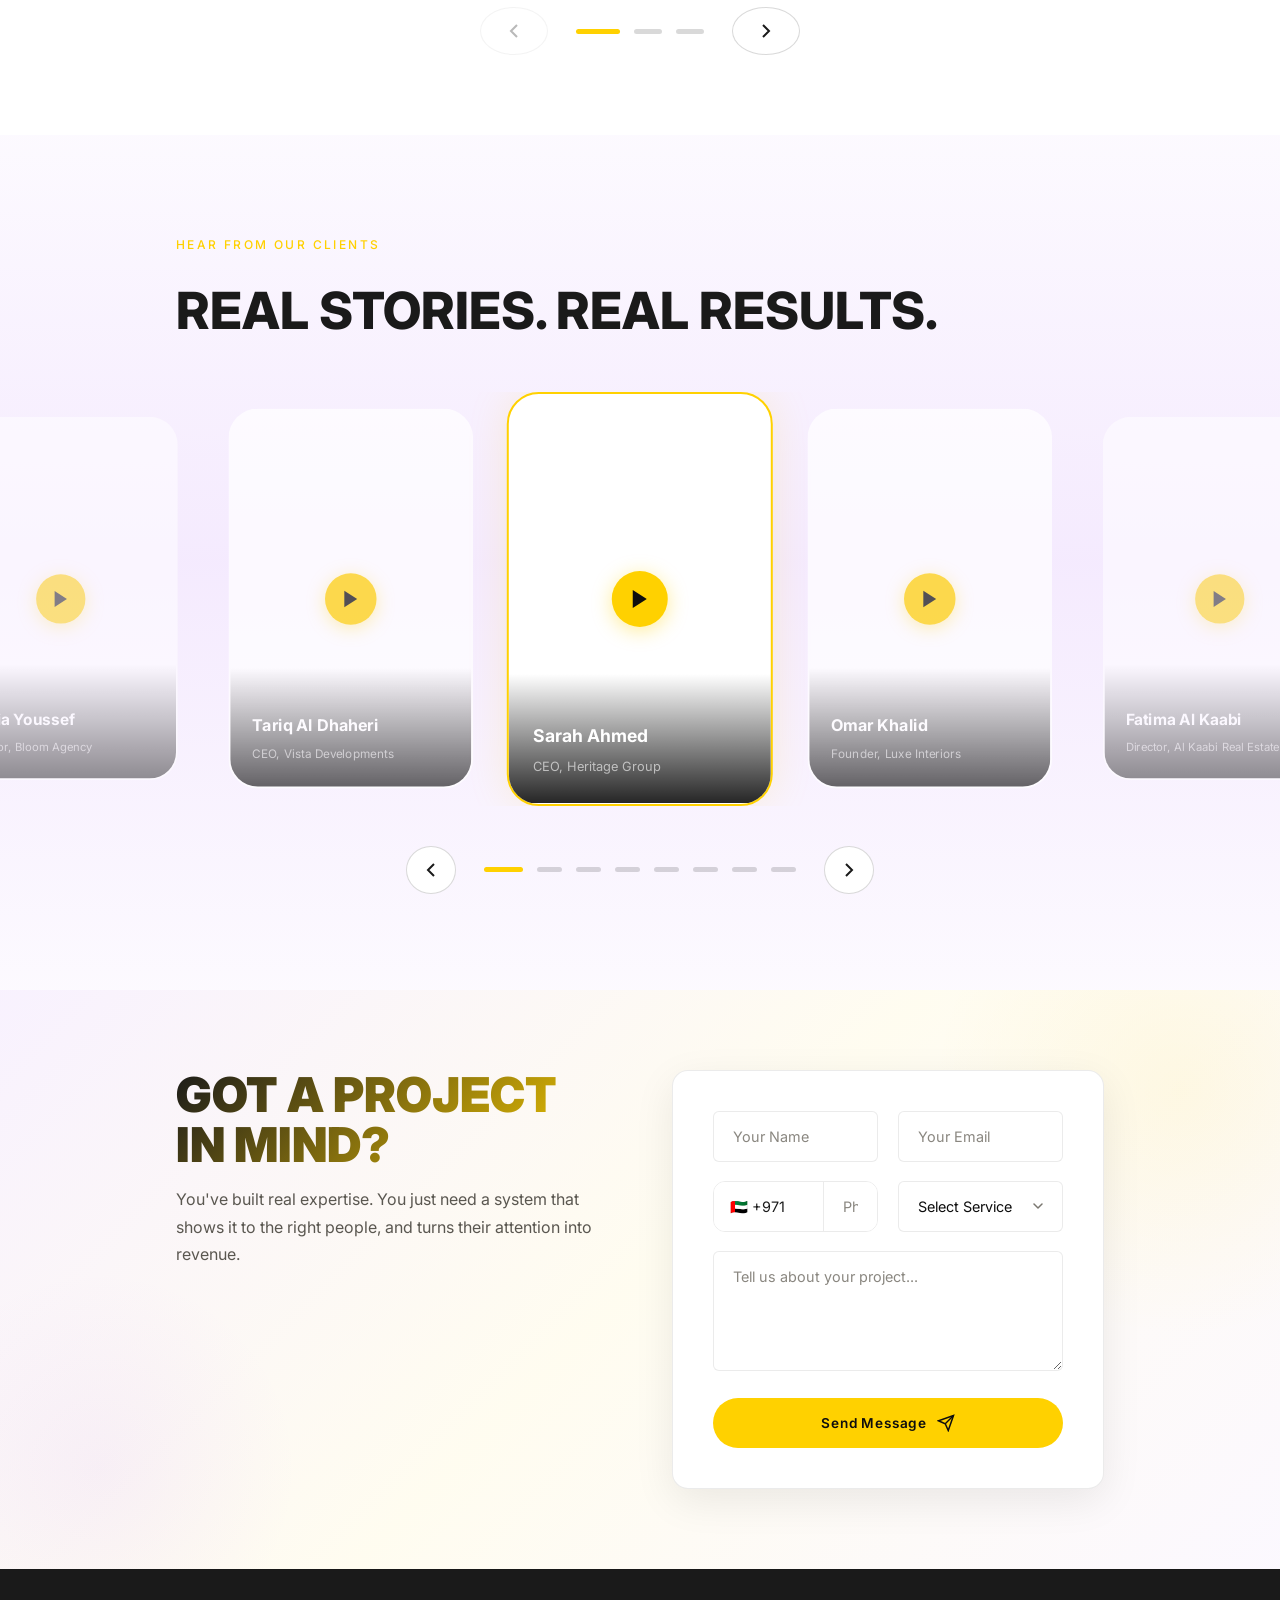
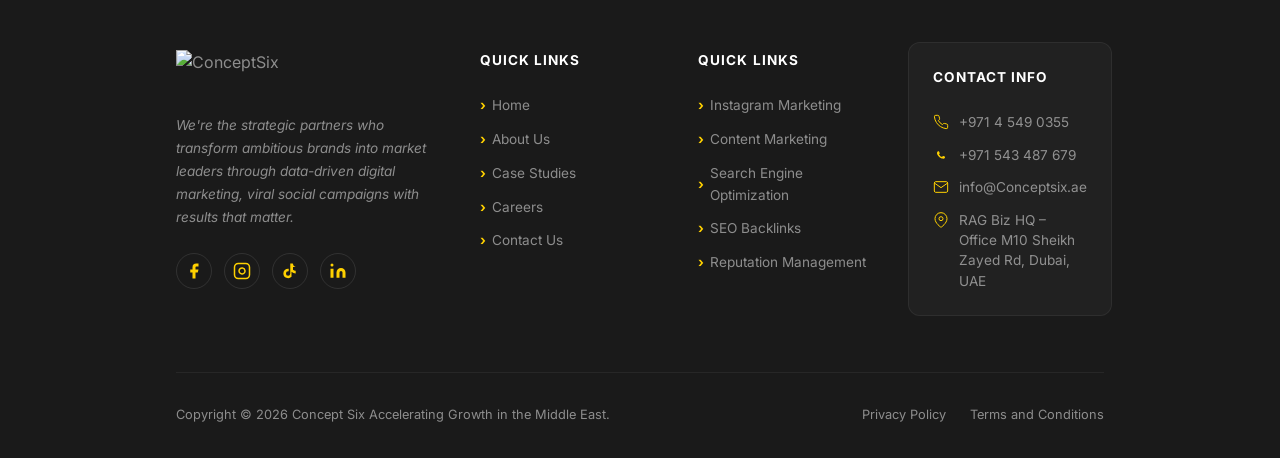
==== commit 580b4e4b: "Remove logo gaps, rename services section title - Remove gaps between brand logos for seamless conti" ====
--- a/index.html
+++ b/index.html
@@ -496,8 +496,7 @@
     <section class="services section" id="services">
         <div class="container">
             <div class="services-header">
-                <span class="section-tag" data-reveal>03 Services</span>
-                <h2 class="services-title" data-reveal-lines>What We Do</h2>
+                <h2 class="services-title" data-reveal-lines>Our Services</h2>
                 <p class="services-sub" data-reveal>Full-service solutions under one roof — from strategy to execution.</p>
             </div>
             <div class="svc-tabs" data-reveal>
--- a/styles.css
+++ b/styles.css
@@ -3741,7 +3741,7 @@
 
 .brands-marquee-track {
     display: flex;
-    gap: 2rem;
+    gap: 0;
     align-items: center;
     animation: brands-scroll 25s linear infinite;
     width: max-content;
@@ -3802,7 +3802,7 @@
         padding: 8px;
     }
     .brands-marquee-track {
-        gap: 1rem;
+        gap: 0;
     }
 }
 
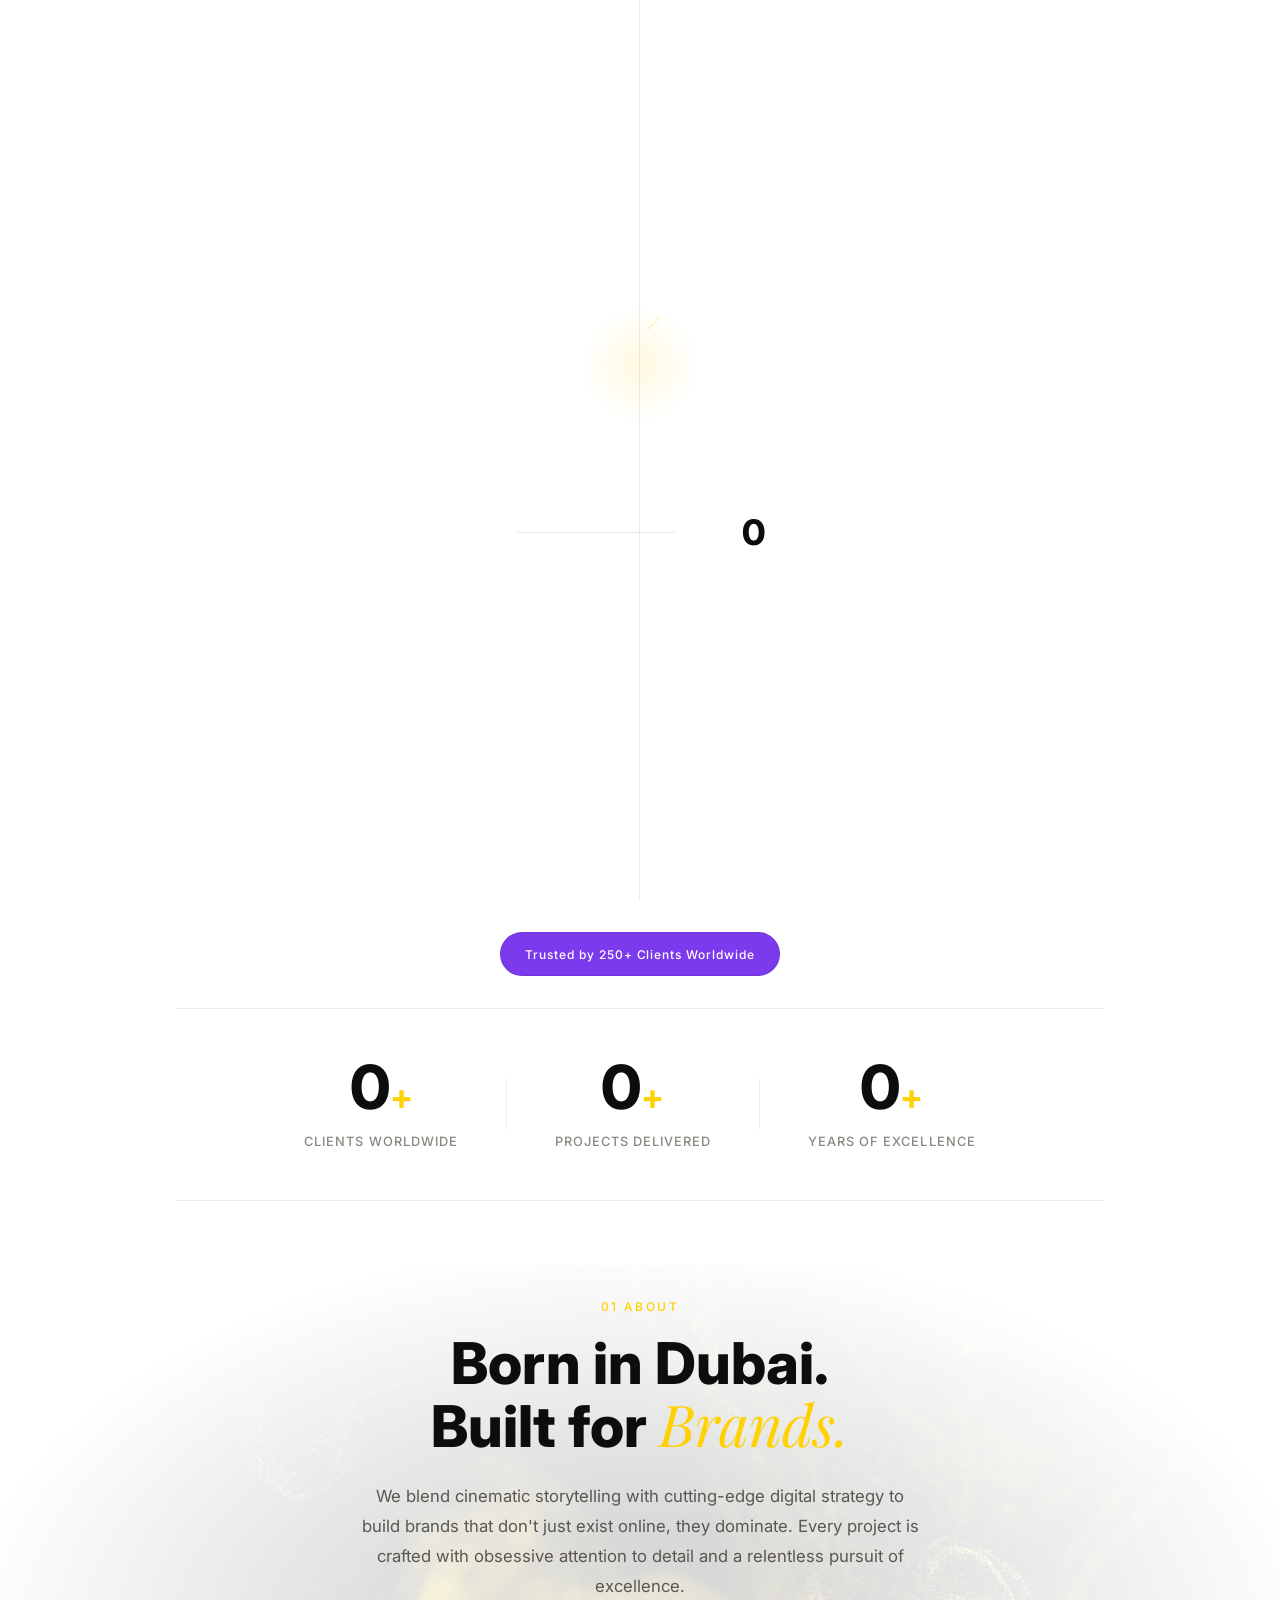
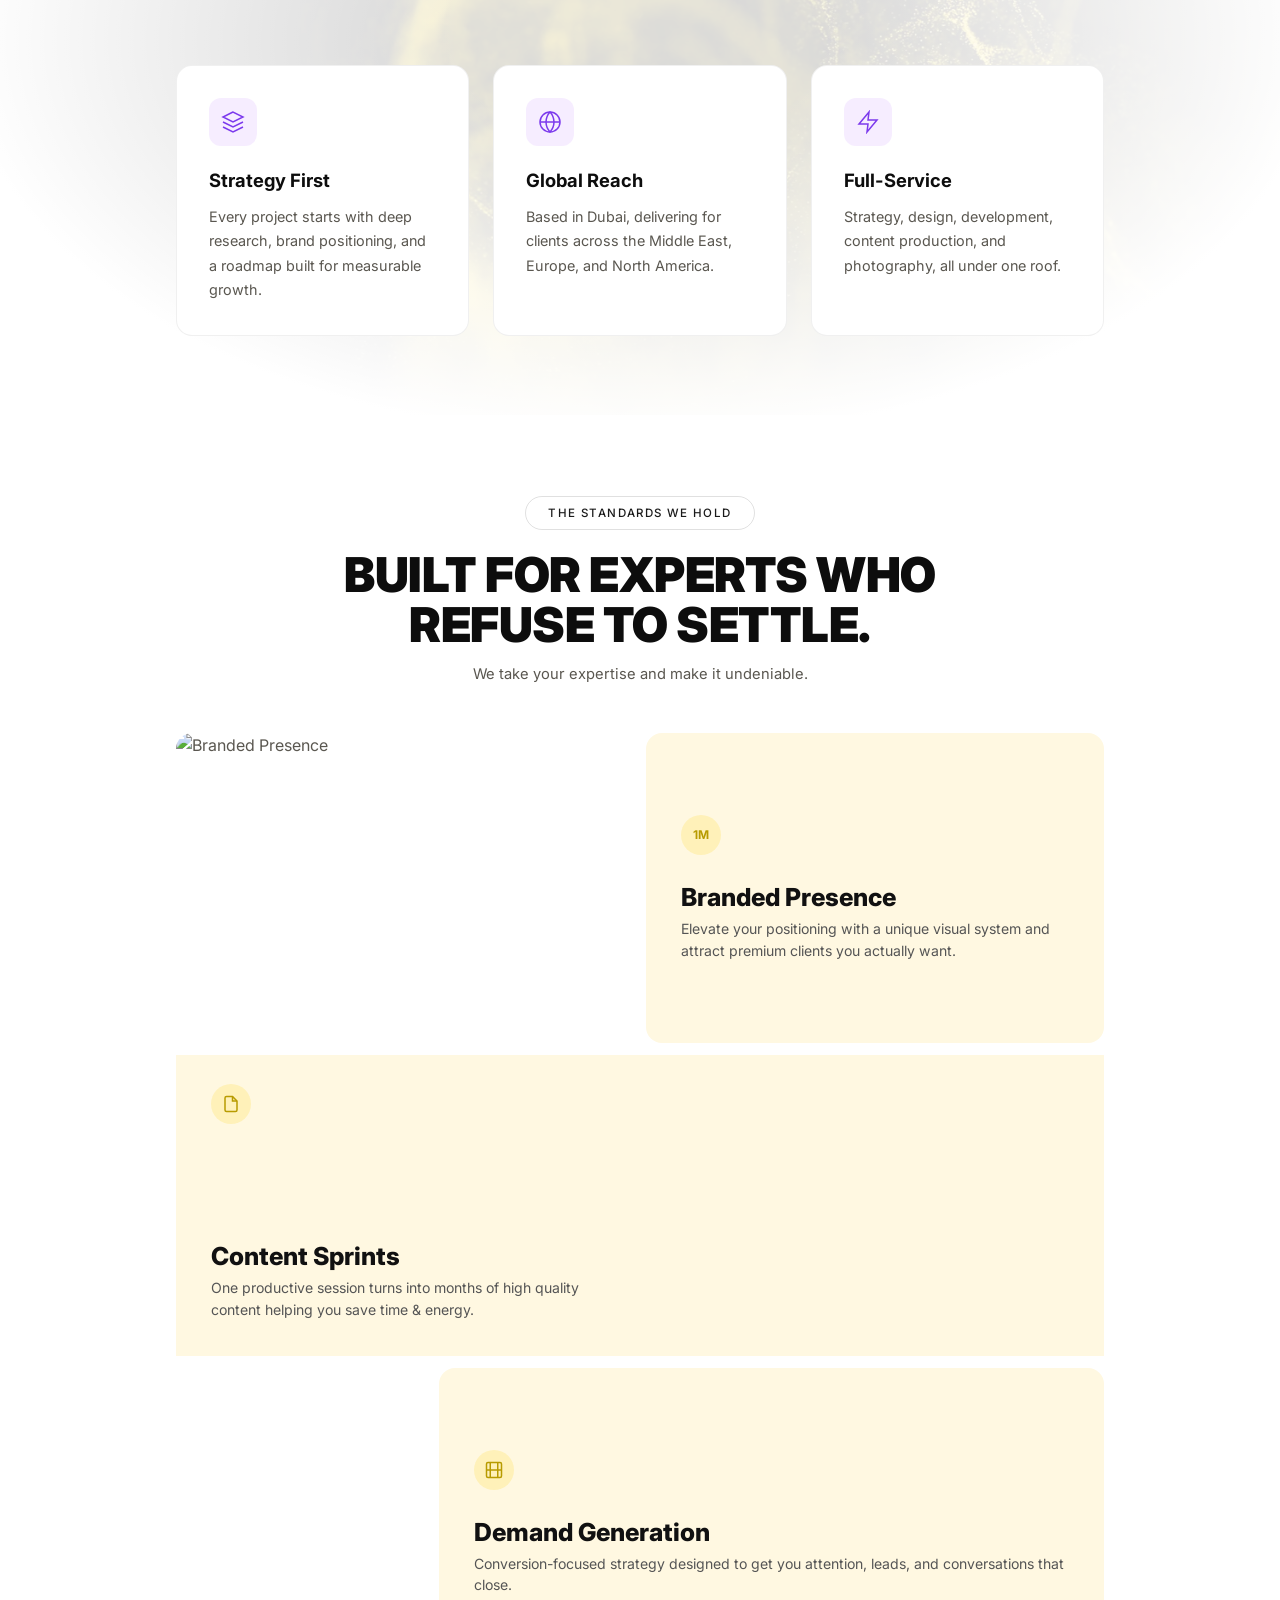
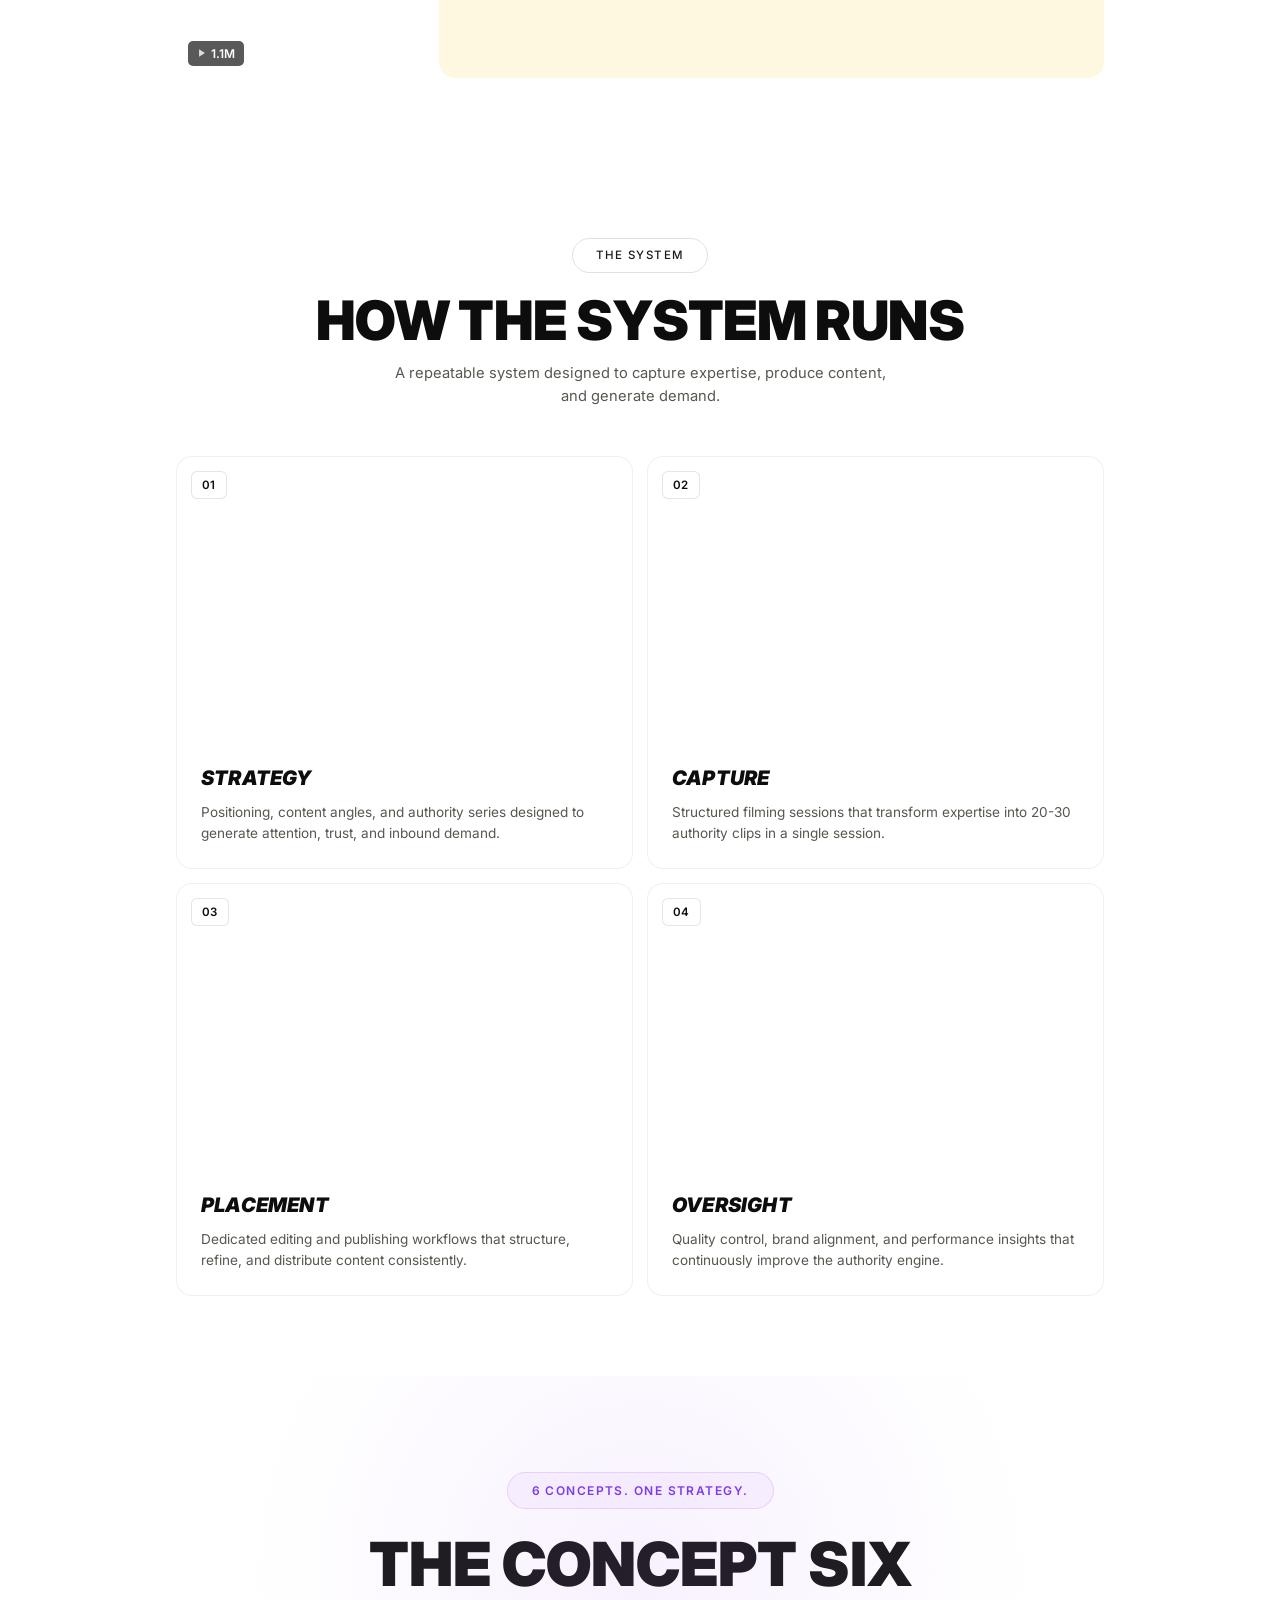
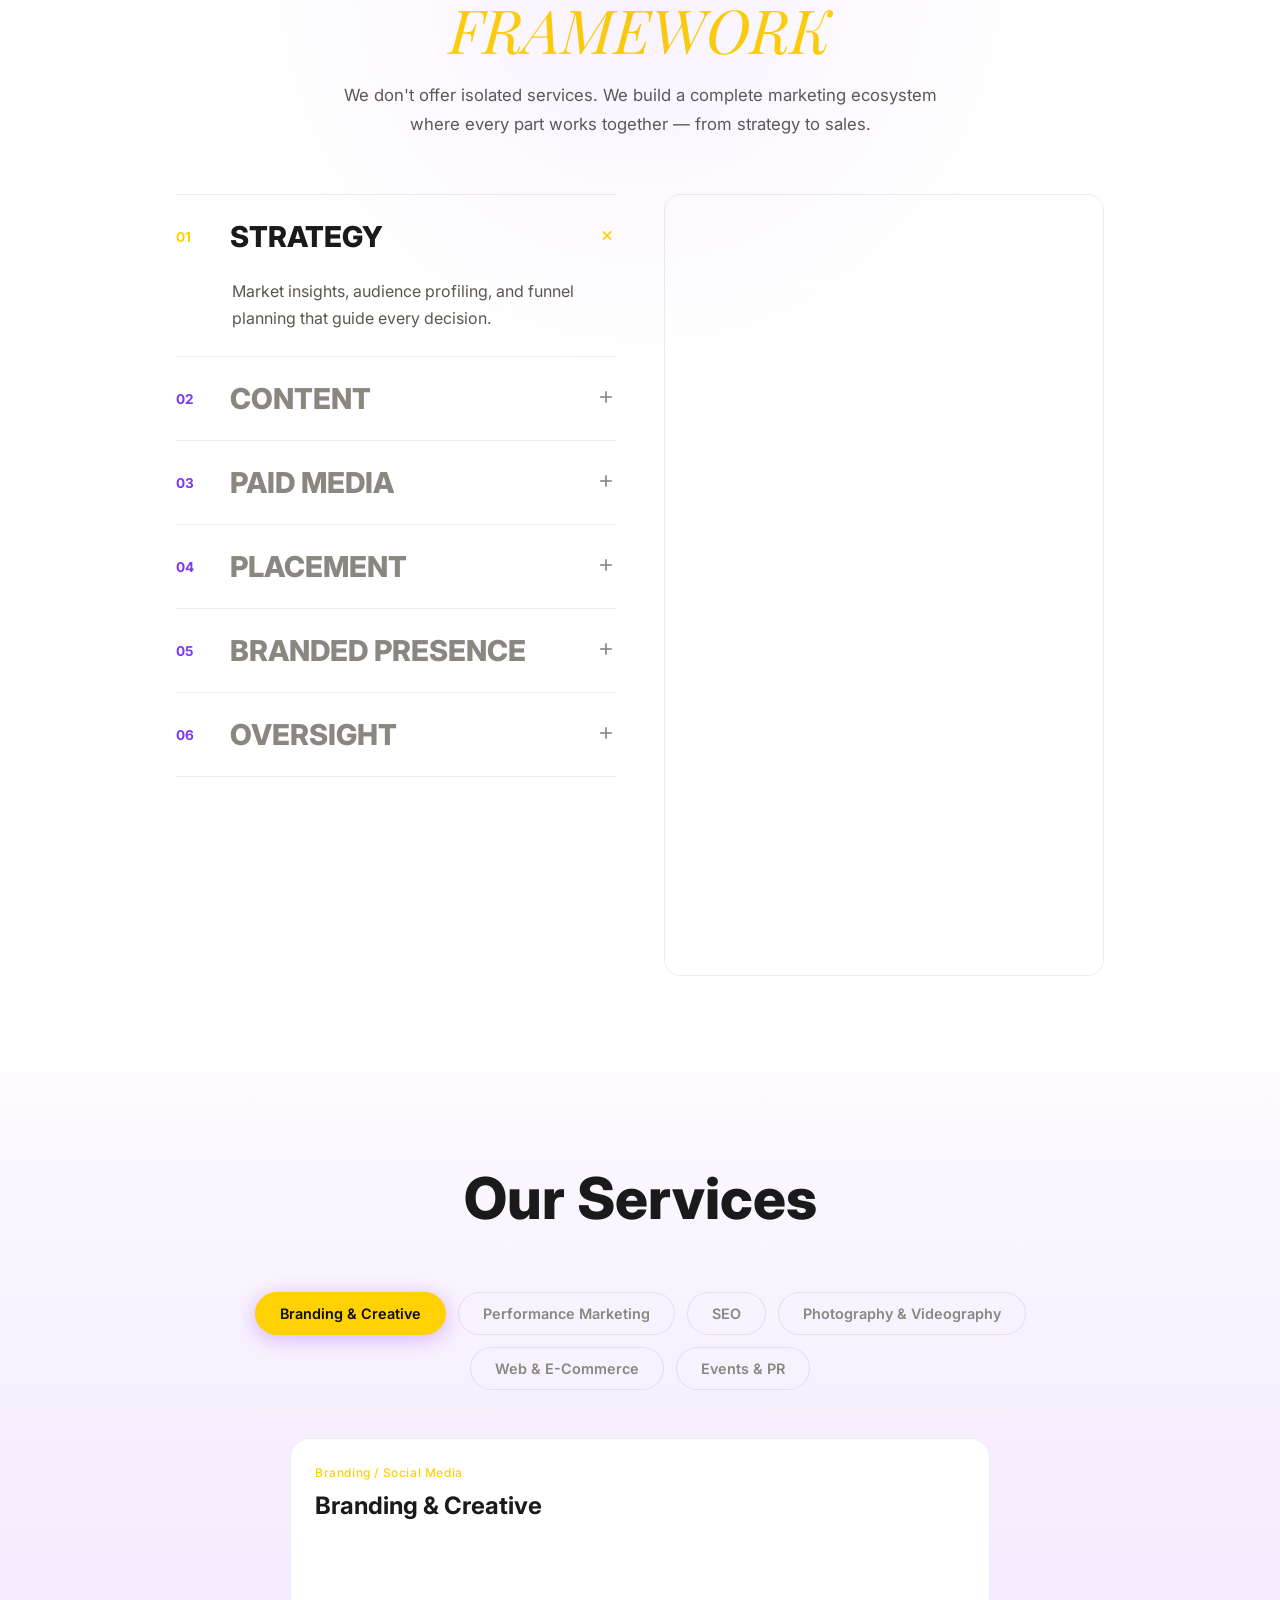
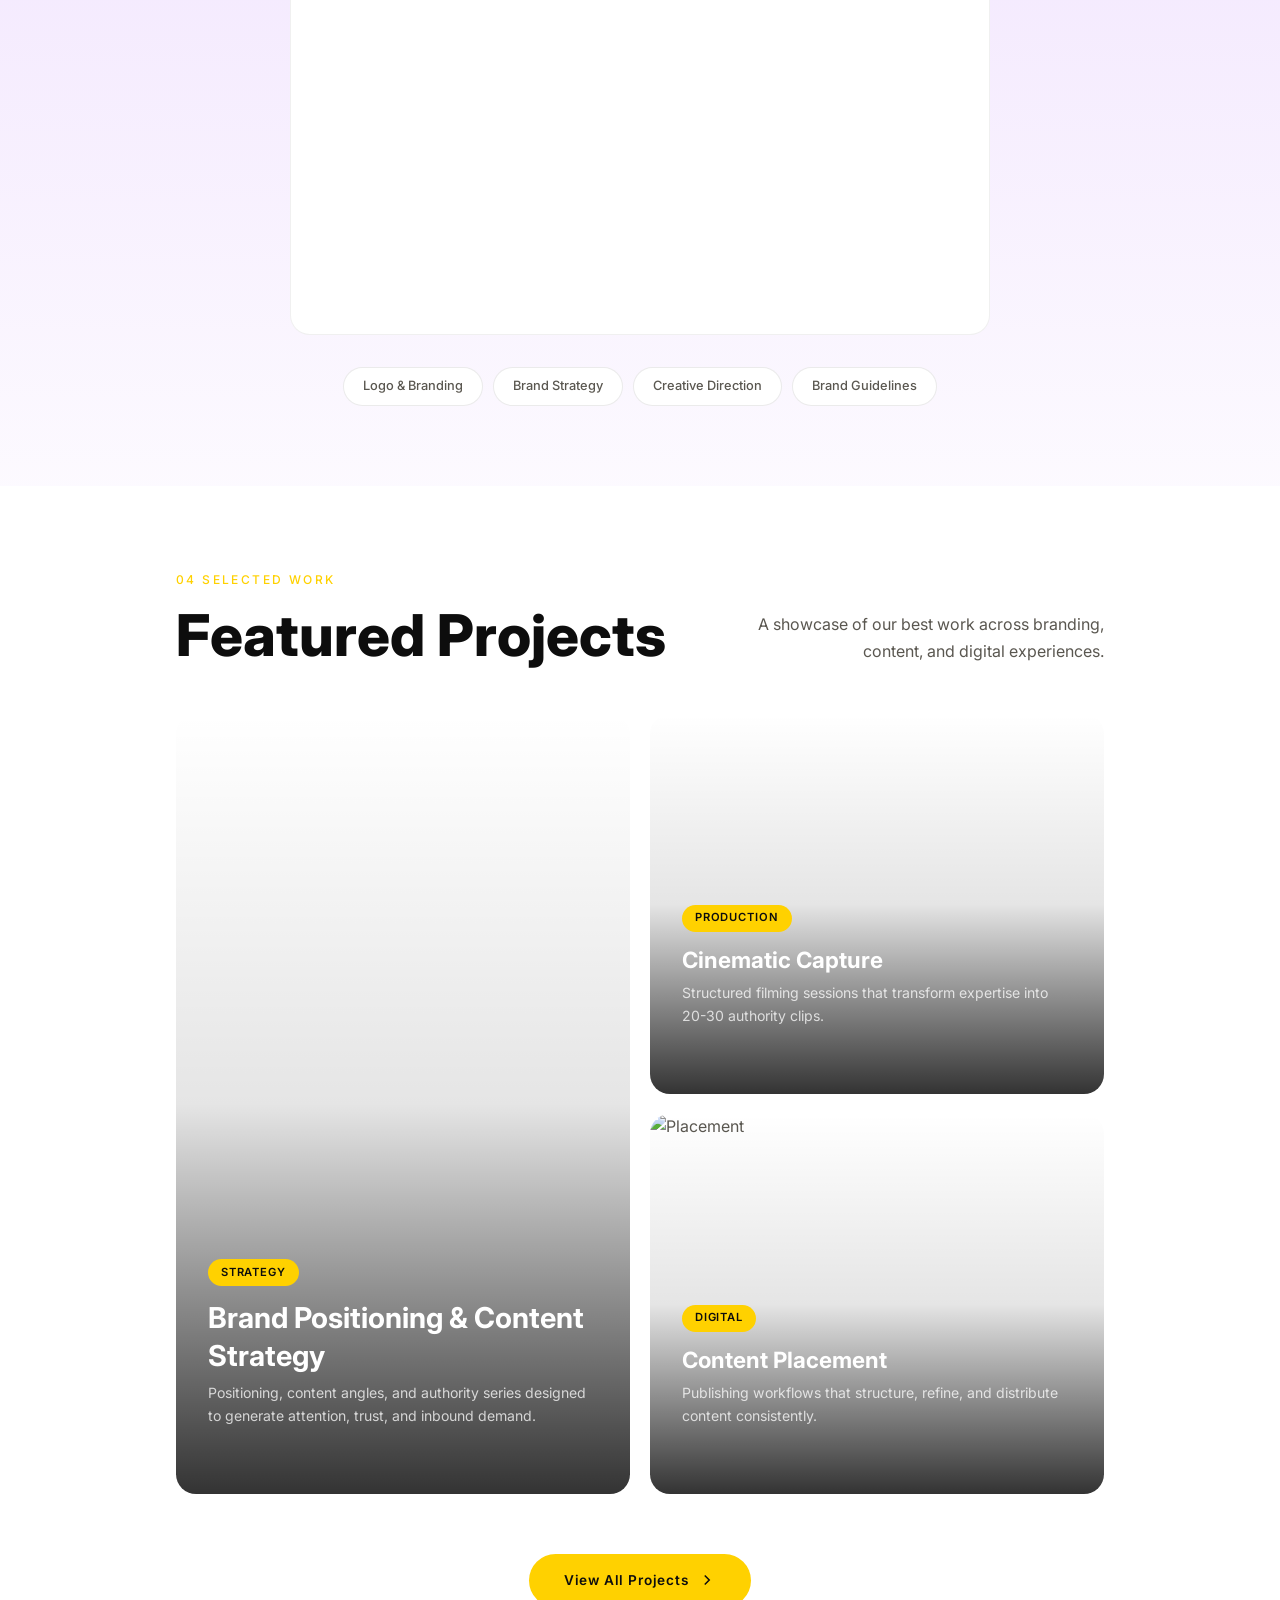
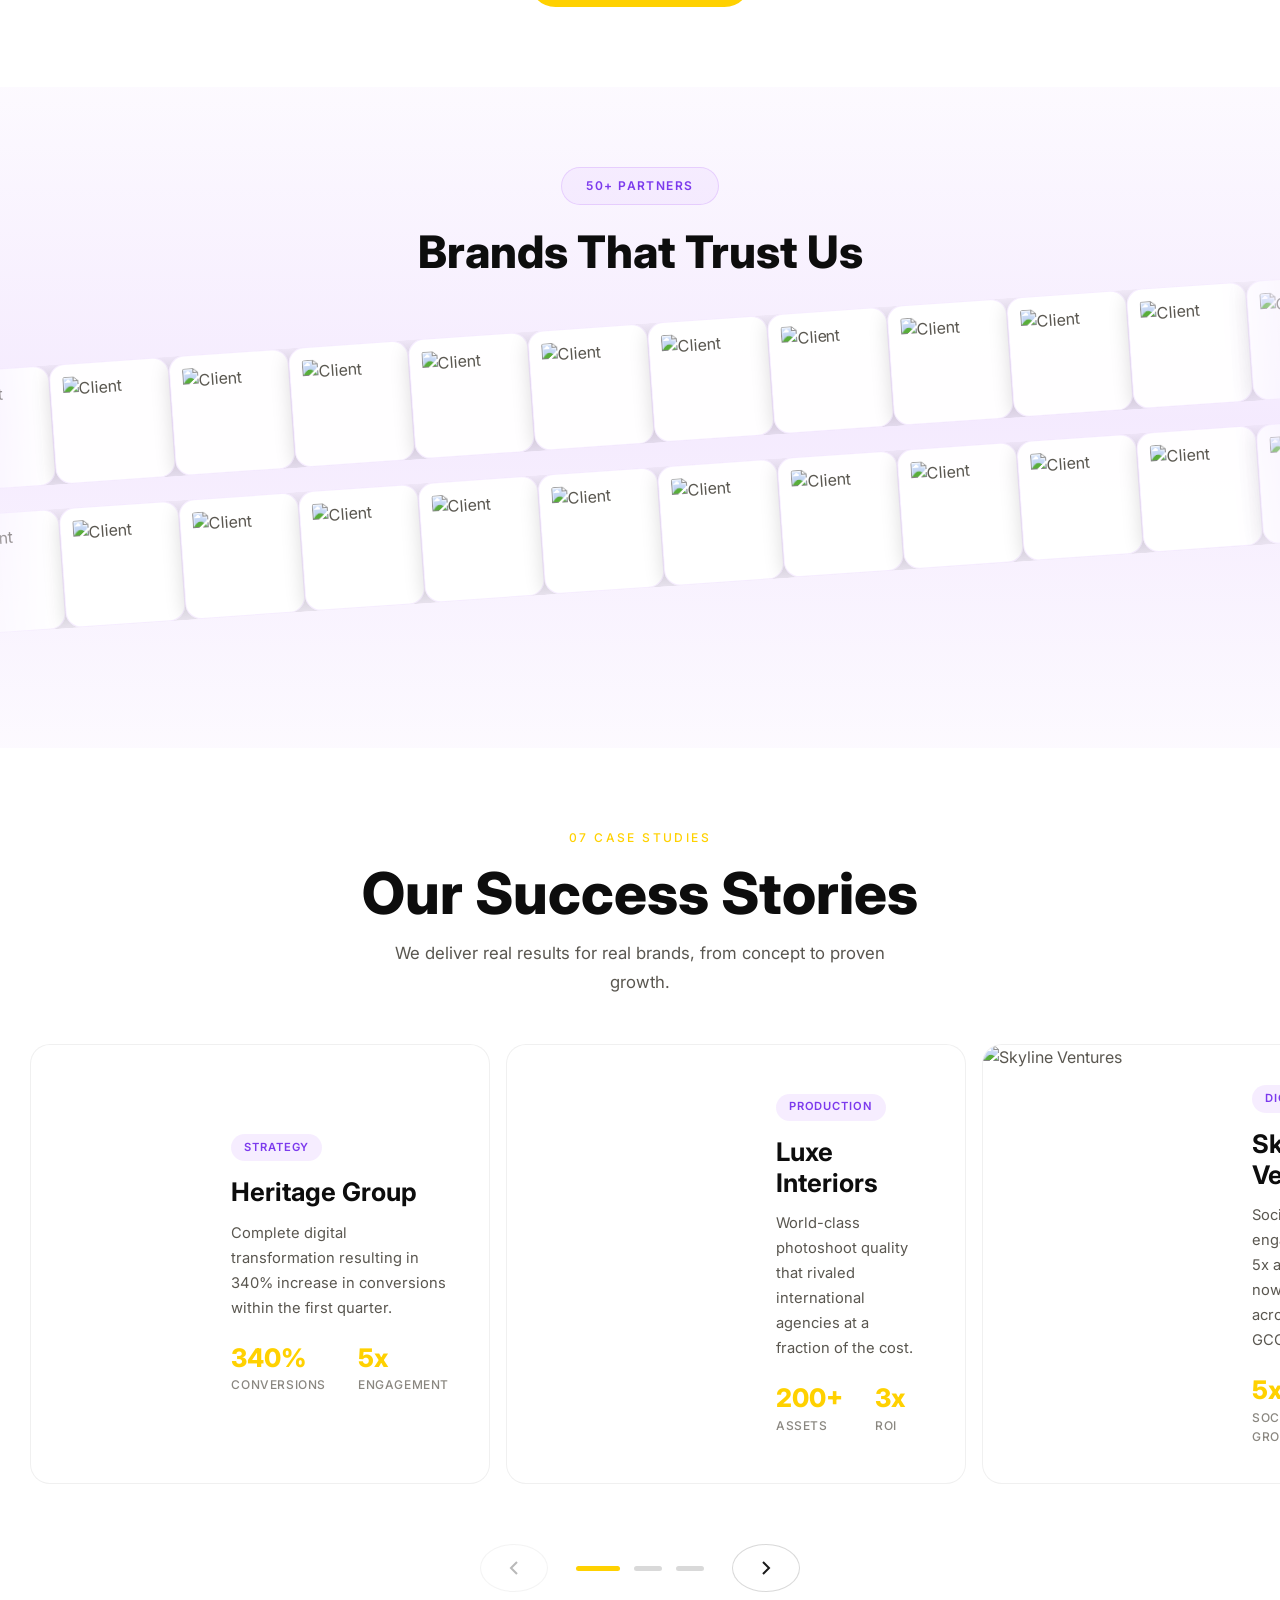
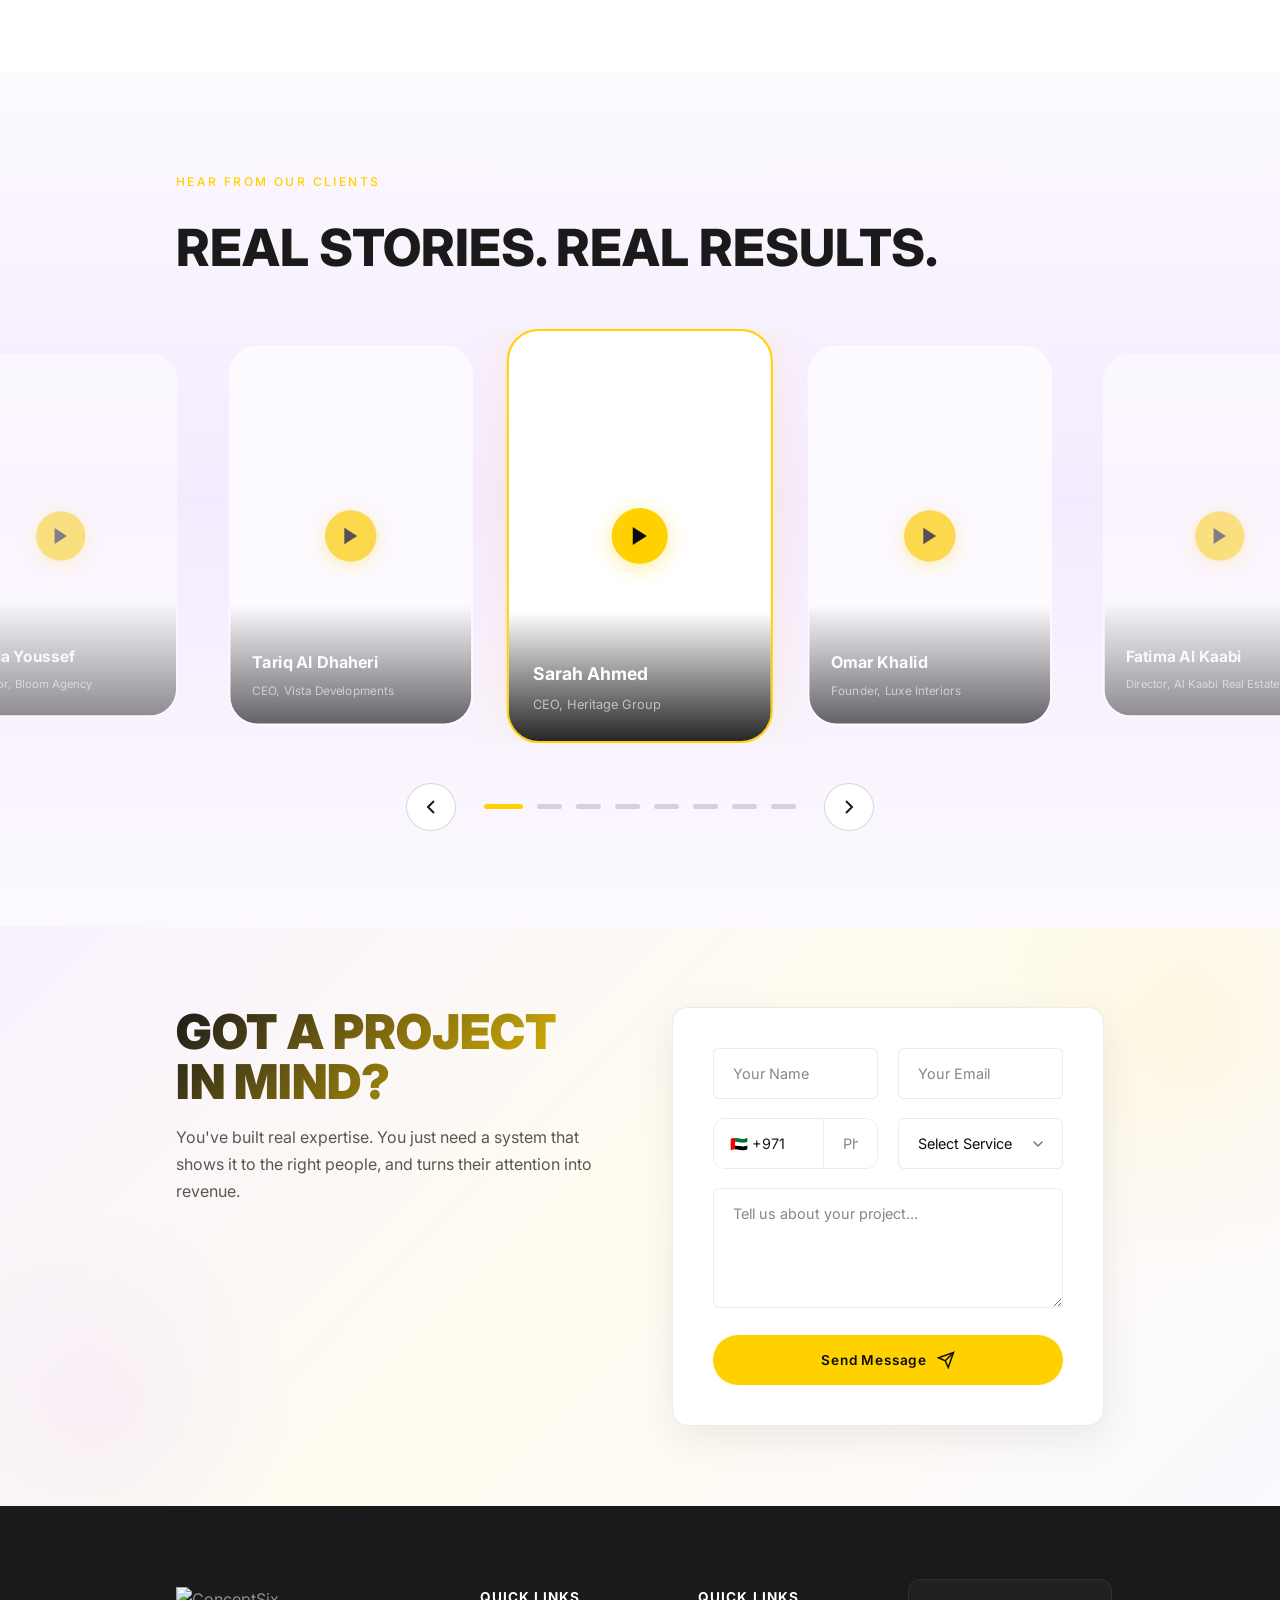
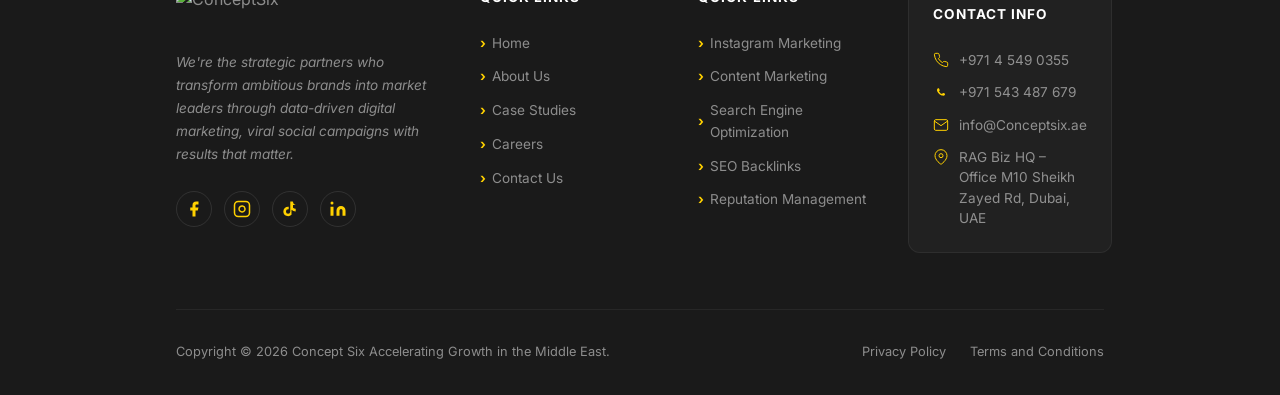
==== commit c86cbaf5: "Restyle service tabs as pill buttons, remove subtitle - Remove subtitle paragraph from services sect" ====
--- a/index.html
+++ b/index.html
@@ -497,7 +497,6 @@
         <div class="container">
             <div class="services-header">
                 <h2 class="services-title" data-reveal-lines>Our Services</h2>
-                <p class="services-sub" data-reveal>Full-service solutions under one roof — from strategy to execution.</p>
             </div>
             <div class="svc-tabs" data-reveal>
                 <button class="svc-tab active" data-svc-tab="0">Branding & Creative</button>
--- a/styles.css
+++ b/styles.css
@@ -1412,62 +1412,39 @@
 /* Services Tabs */
 .svc-tabs {
     display: flex;
-    gap: 0;
+    gap: 0.75rem;
     justify-content: center;
     flex-wrap: wrap;
     margin-bottom: 3rem;
-    border-bottom: 1px solid var(--border);
     padding-bottom: 0;
 }
 
 .svc-tab {
-    background: none;
-    border: none;
+    background: rgba(255, 255, 255, 0.05);
+    border: 1px solid var(--border);
     font-family: var(--font-body);
     font-size: 0.9rem;
-    font-weight: 500;
+    font-weight: 600;
     color: var(--text-dim);
-    padding: 1rem 1.5rem;
+    padding: 0.75rem 1.5rem;
     cursor: pointer;
     position: relative;
-    transition: color 0.3s;
+    transition: all 0.3s var(--ease-out);
     white-space: nowrap;
-}
-
-.svc-tab::after {
-    content: '';
-    position: absolute;
-    bottom: -1px;
-    left: 0;
-    right: 0;
-    height: 2px;
+    border-radius: 50px;
+}
+
+.svc-tab:hover {
+    color: var(--white);
+    background: rgba(168, 85, 247, 0.15);
+    border-color: rgba(168, 85, 247, 0.4);
+}
+
+.svc-tab.active {
+    color: var(--white);
     background: var(--accent);
-    transform: scaleX(0);
-    transition: transform 0.3s var(--ease-out);
-}
-
-.svc-tab:hover {
-    color: var(--text-bright);
-}
-
-.svc-tab.active {
-    color: var(--accent);
-}
-
-.svc-tab.active::before {
-    content: '';
-    width: 6px;
-    height: 6px;
-    border-radius: 50%;
-    background: var(--accent);
-    position: absolute;
-    left: 0.5rem;
-    top: 50%;
-    transform: translateY(-50%);
-}
-
-.svc-tab.active::after {
-    transform: scaleX(1);
+    border-color: var(--accent);
+    box-shadow: 0 4px 20px rgba(168, 85, 247, 0.4);
 }
 
 .svc-panels {
@@ -1571,7 +1548,7 @@
         scrollbar-width: none;
     }
     .svc-tabs::-webkit-scrollbar { display: none; }
-    .svc-tab { font-size: 0.8rem; padding: 0.75rem 1rem; }
+    .svc-tab { font-size: 0.8rem; padding: 0.6rem 1rem; }
 }
 
 /* ---- SHOWREEL ---- */
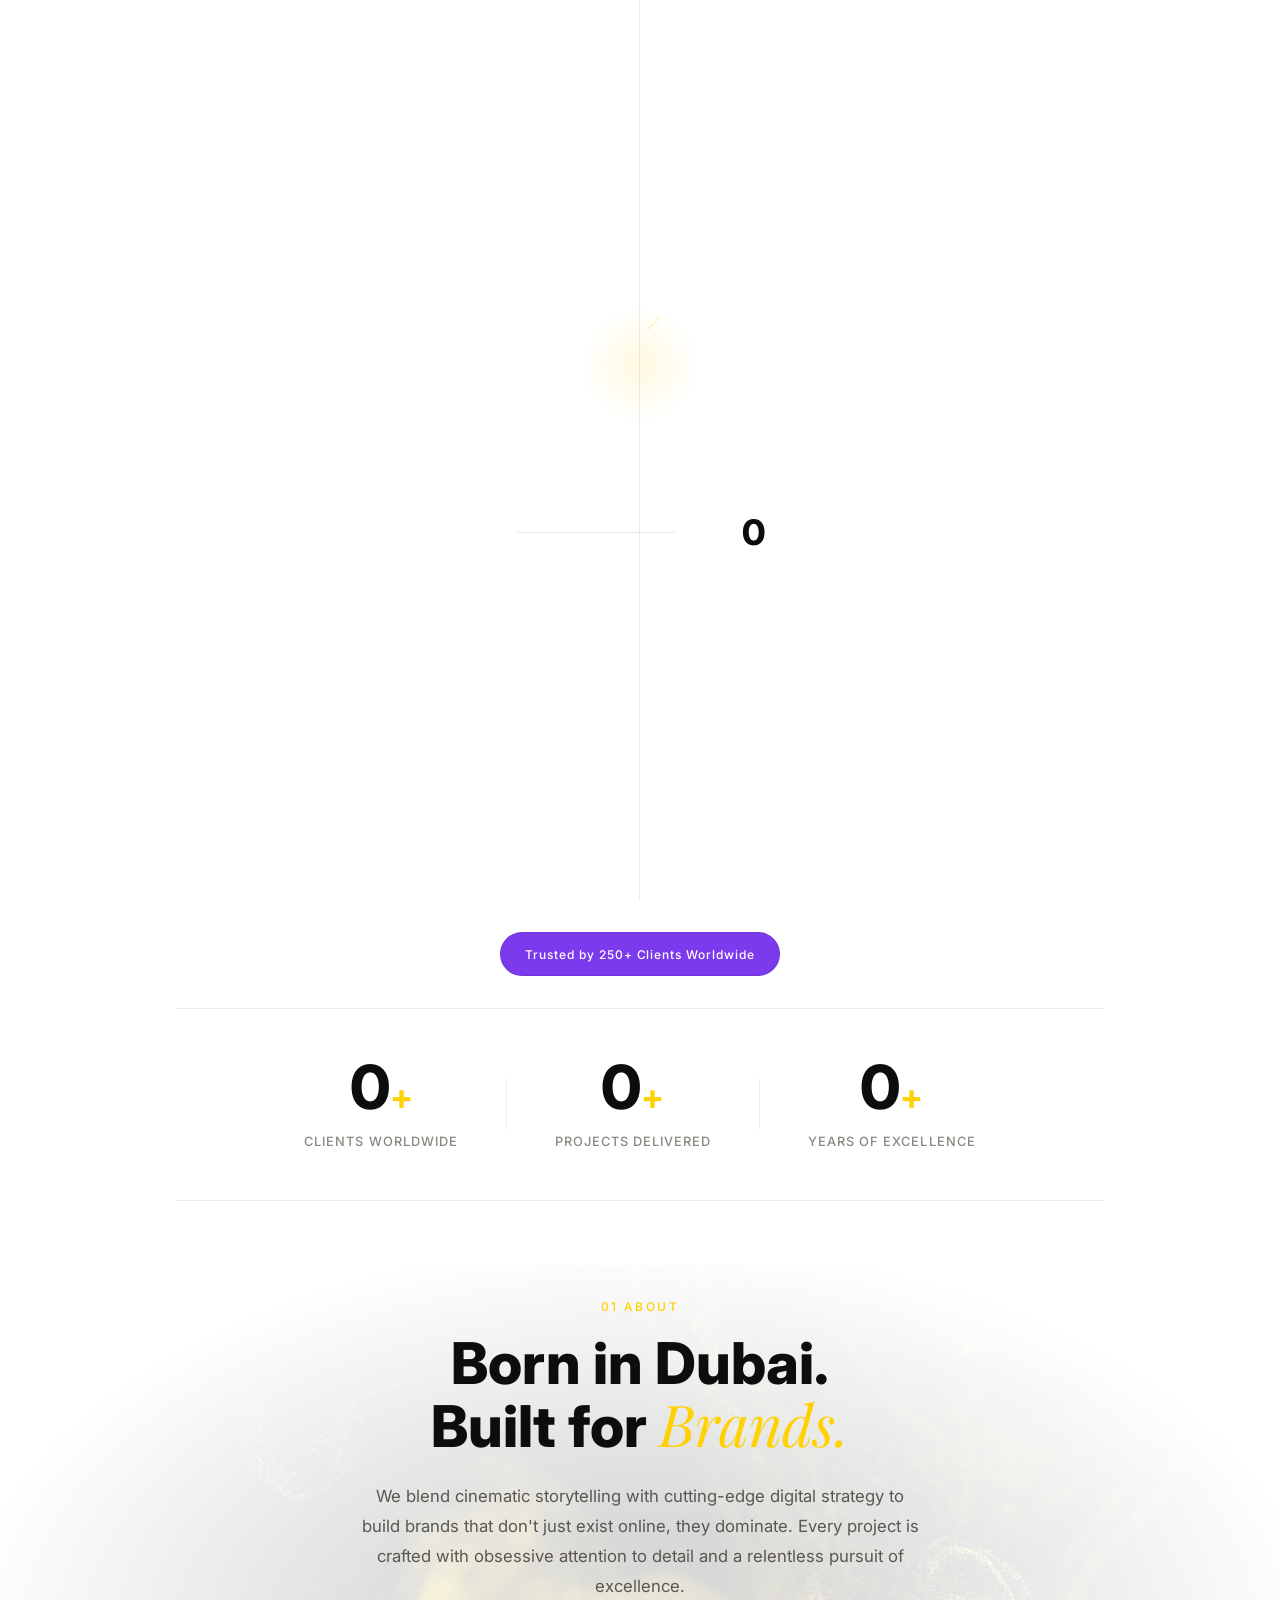
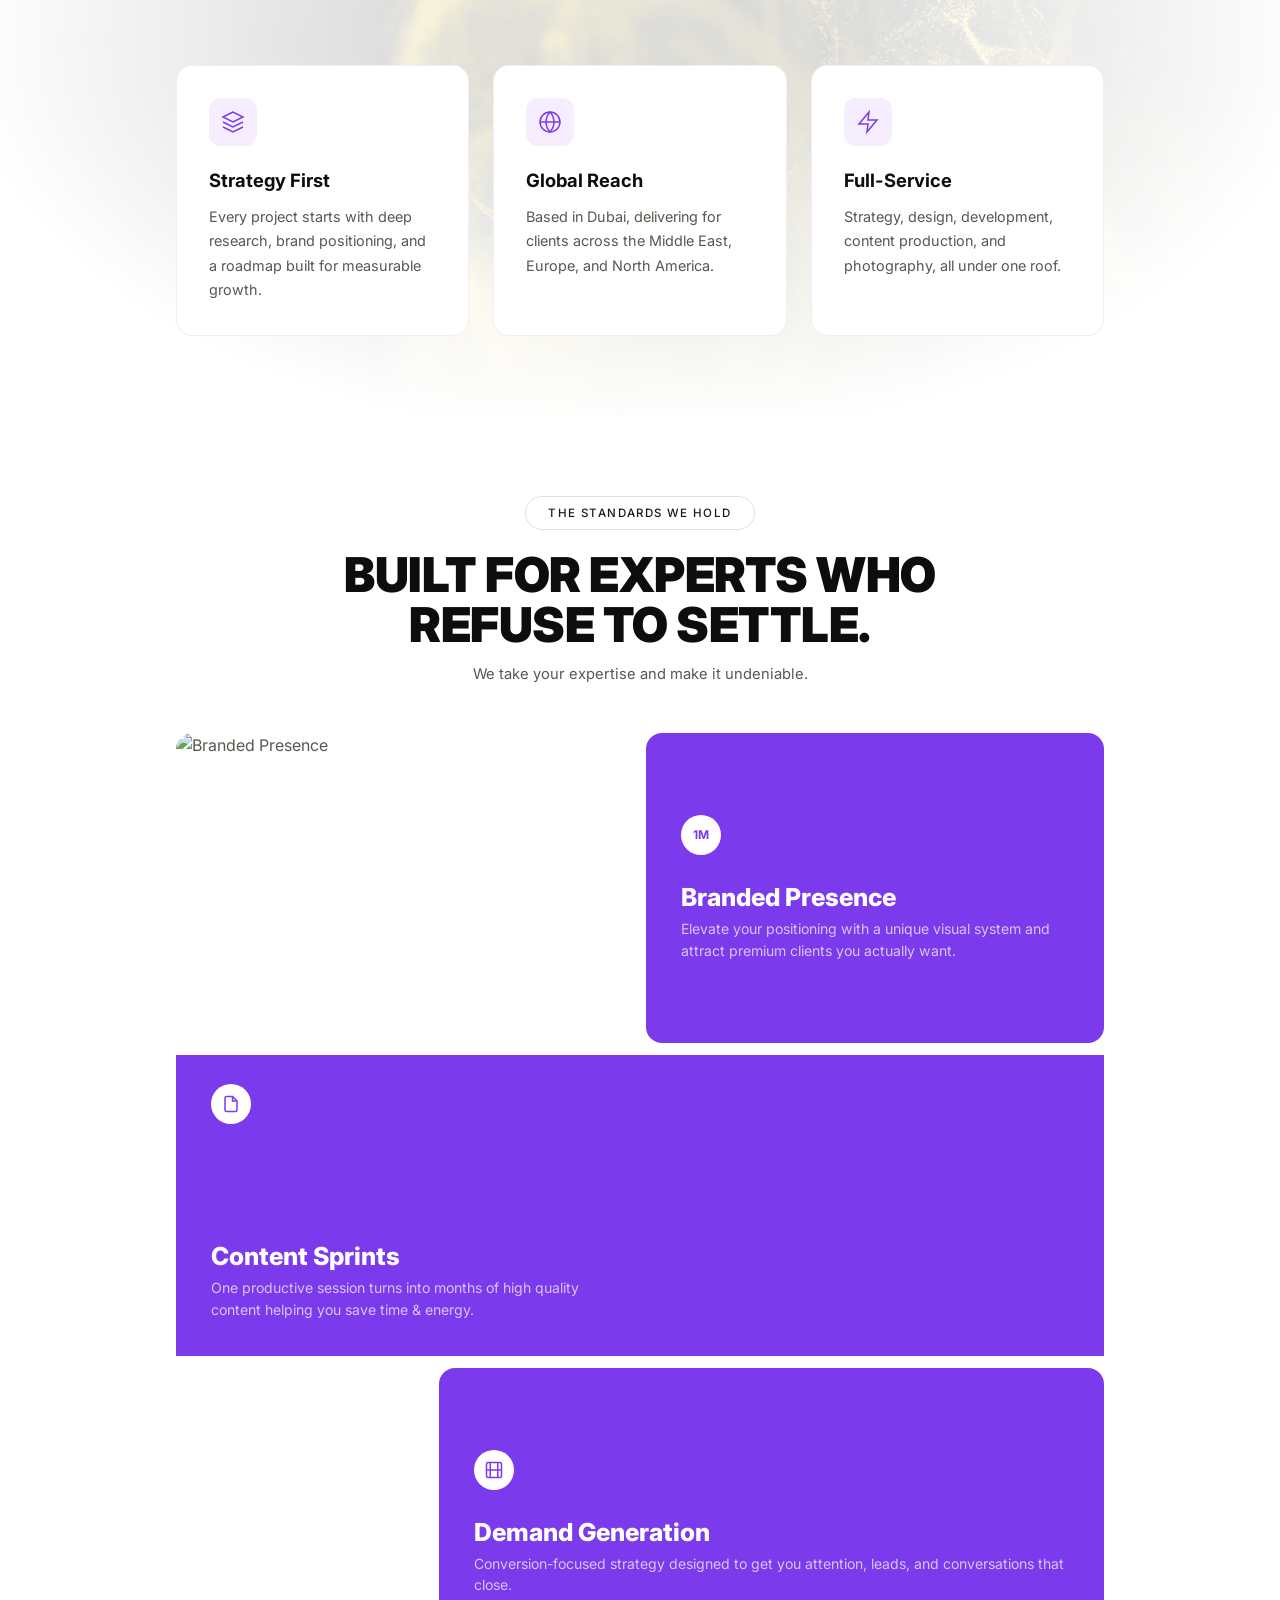
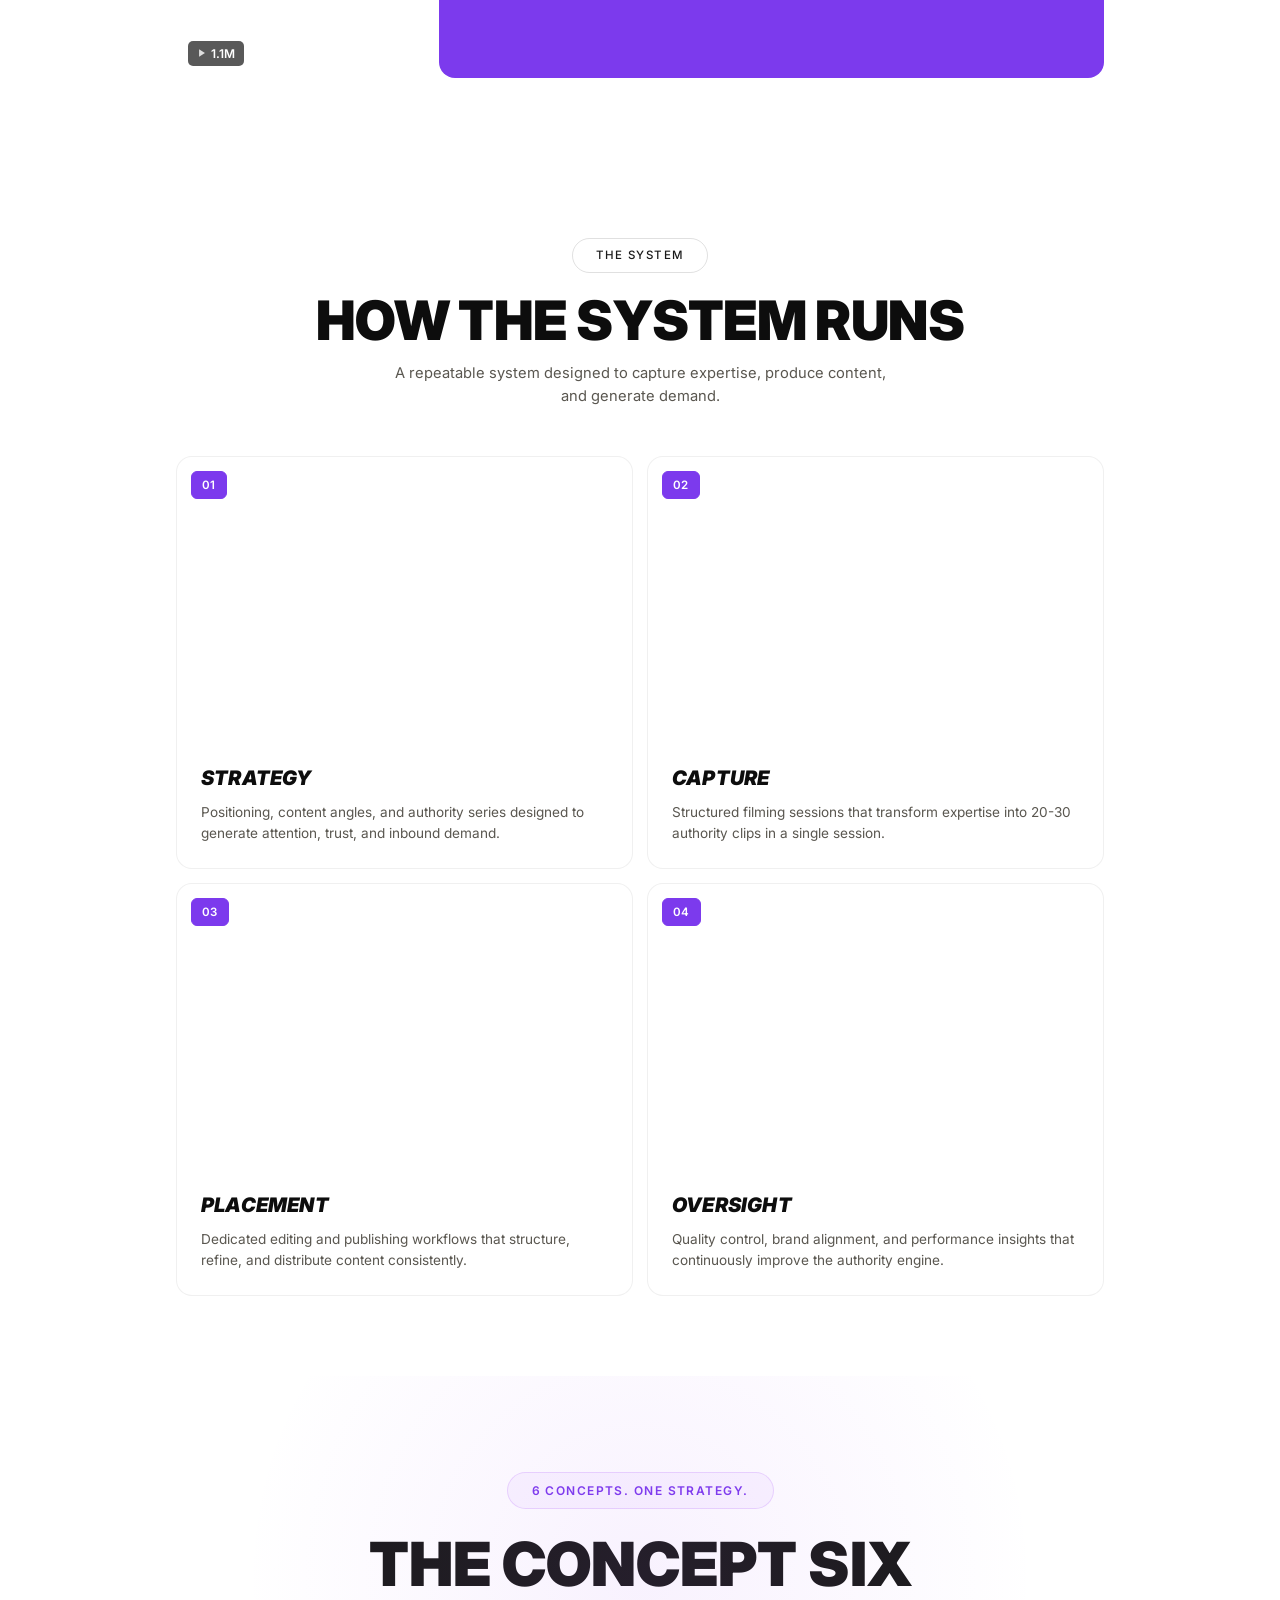
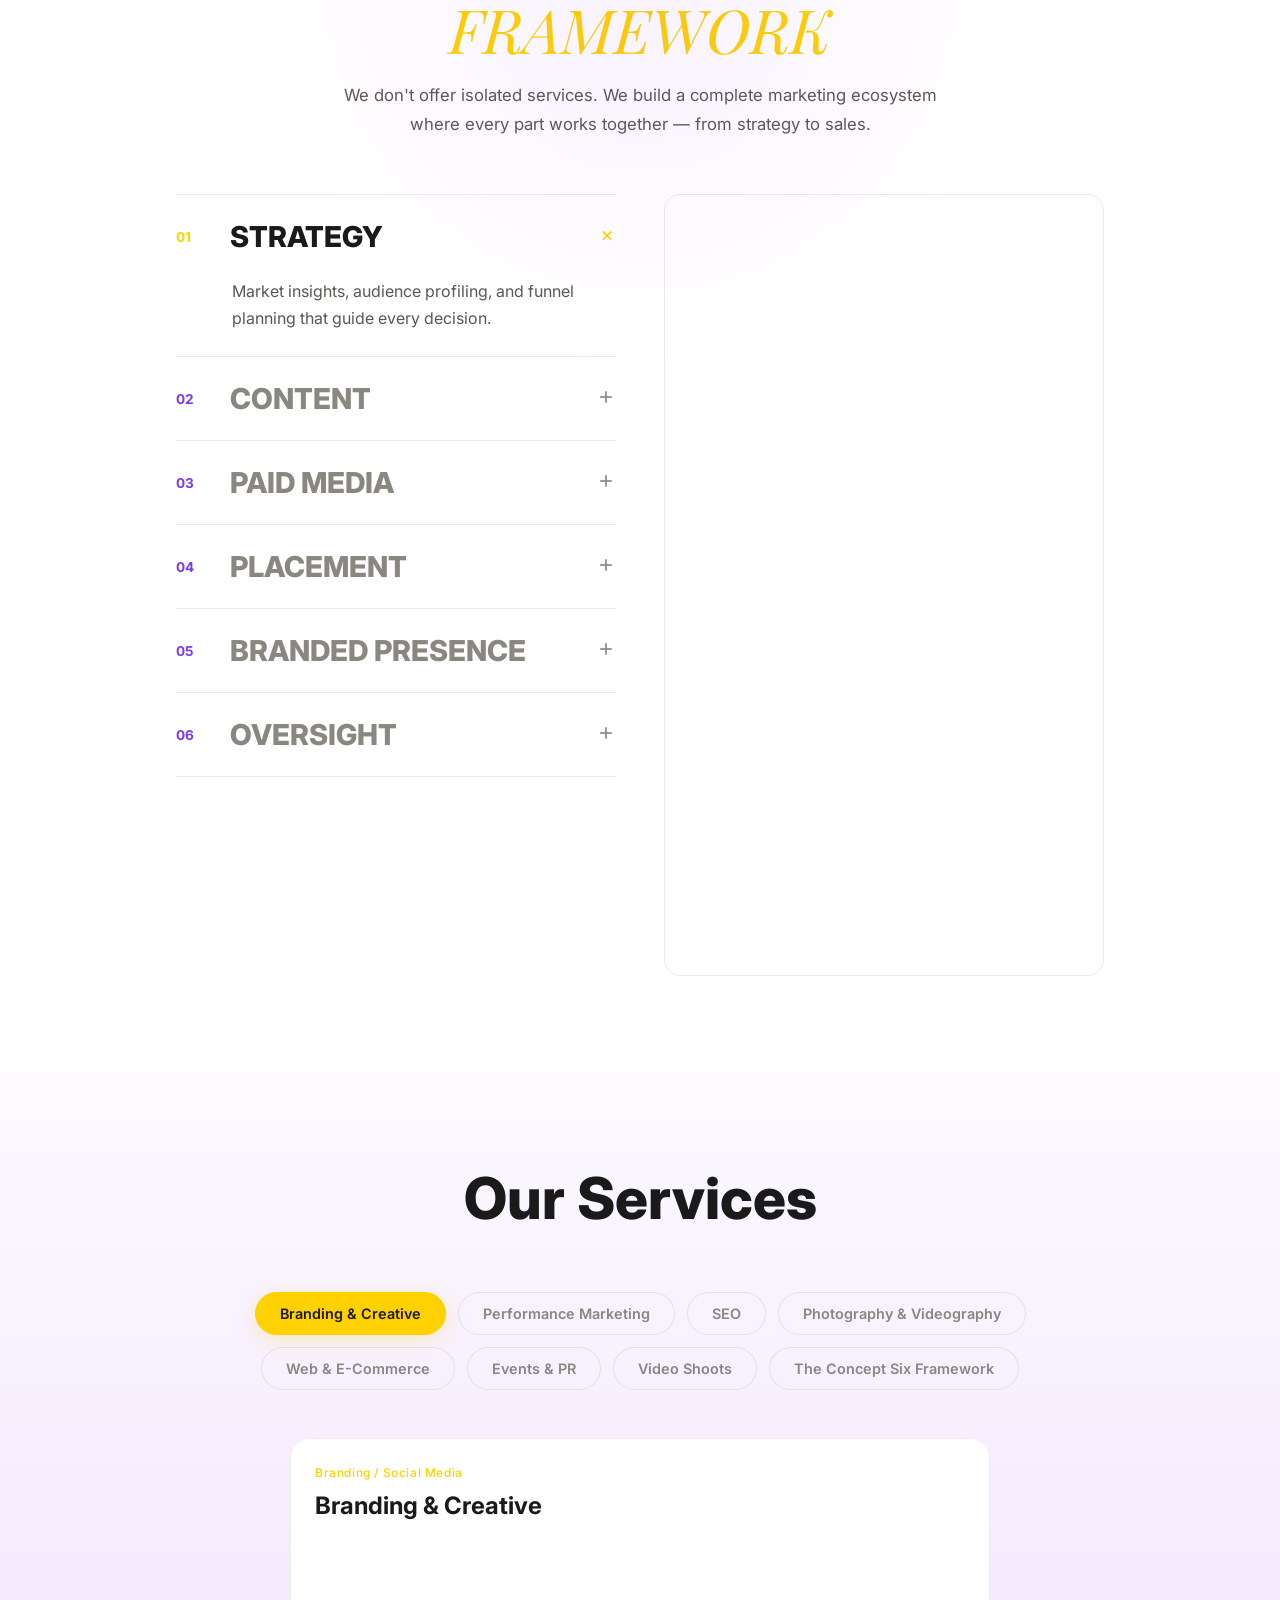
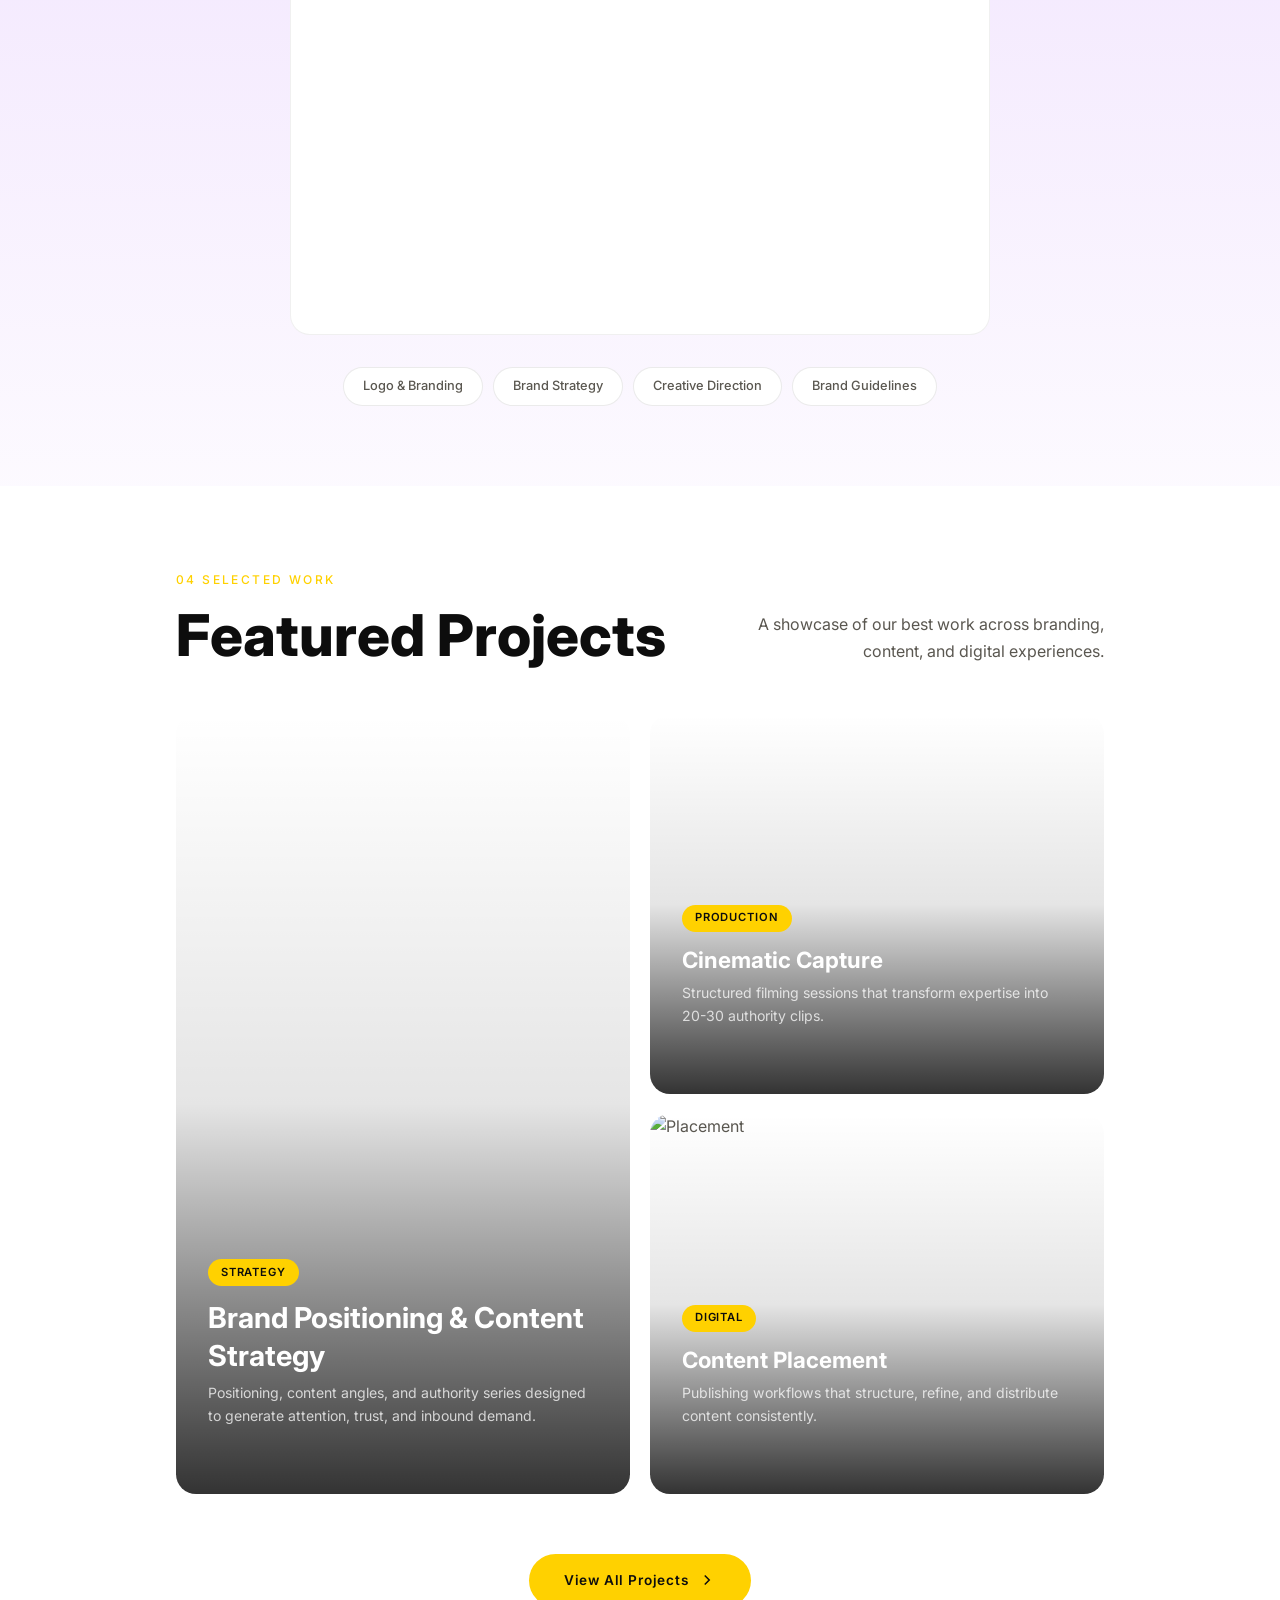
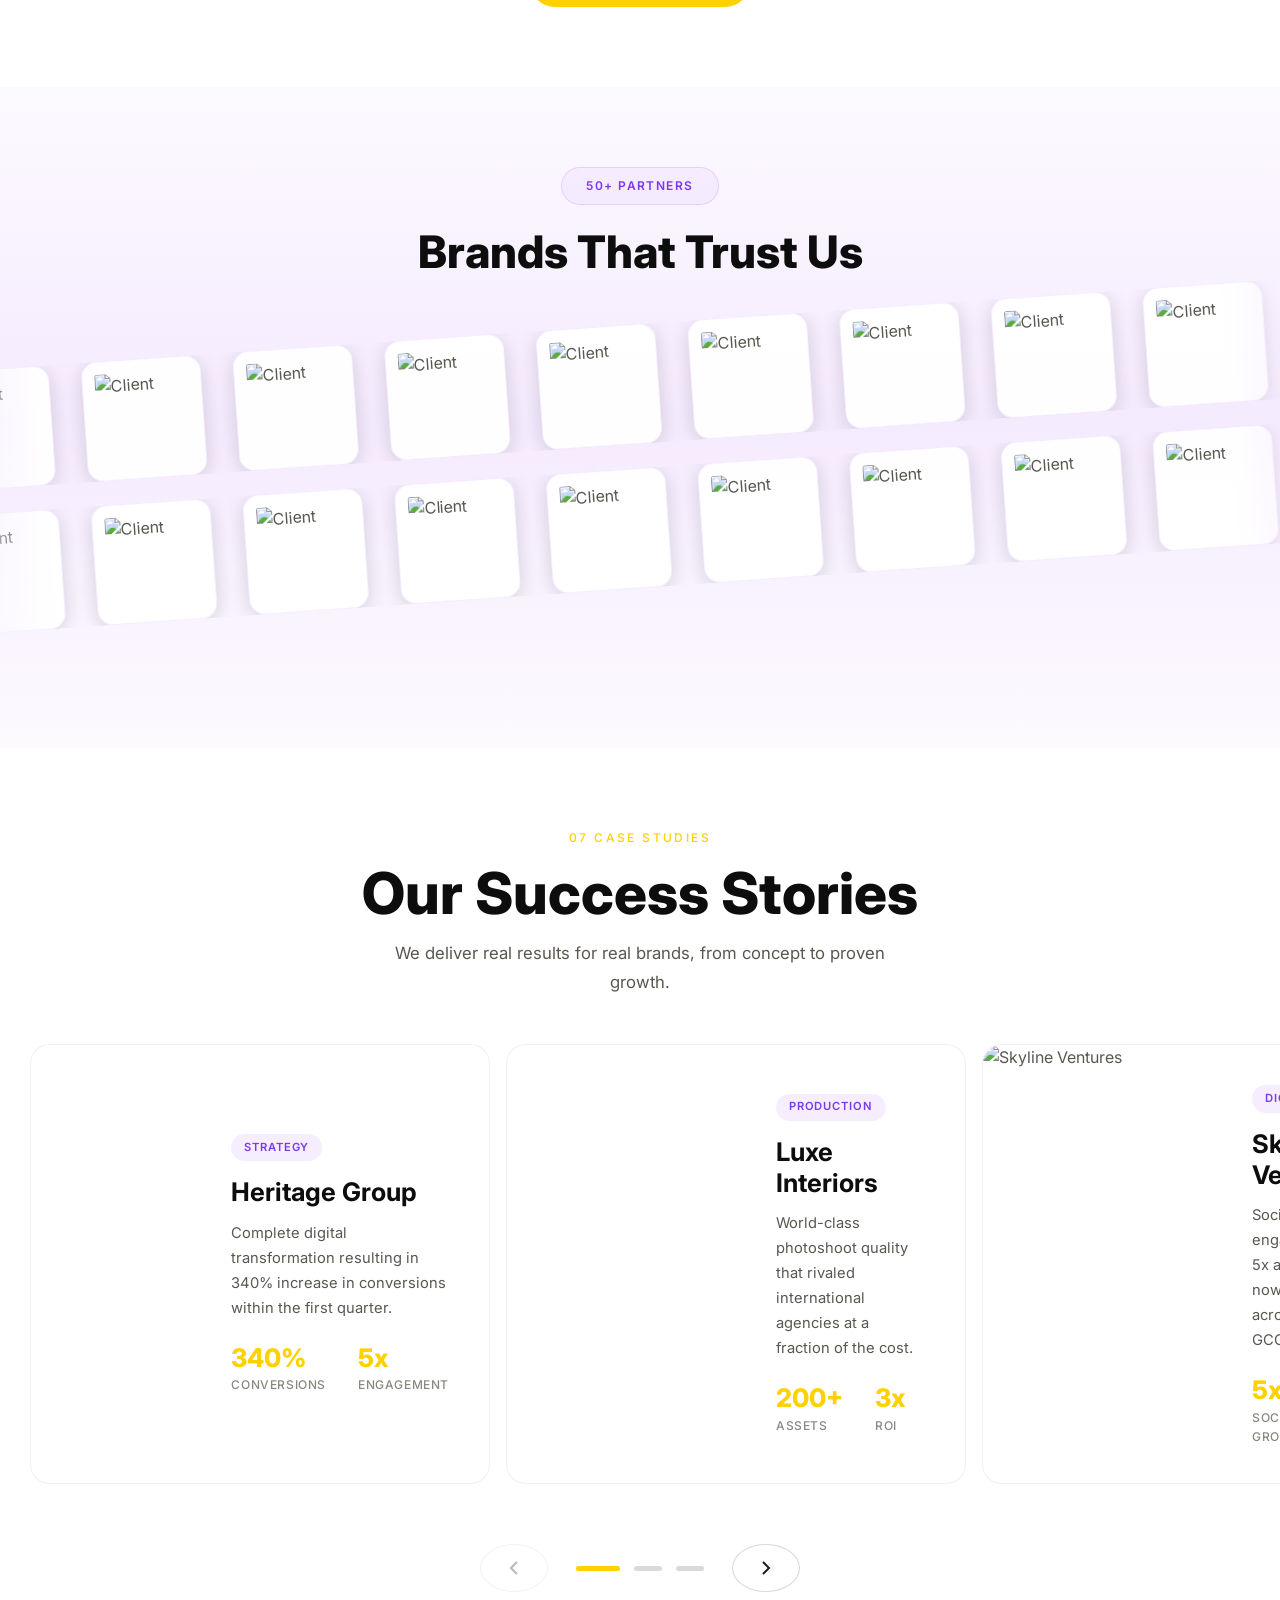
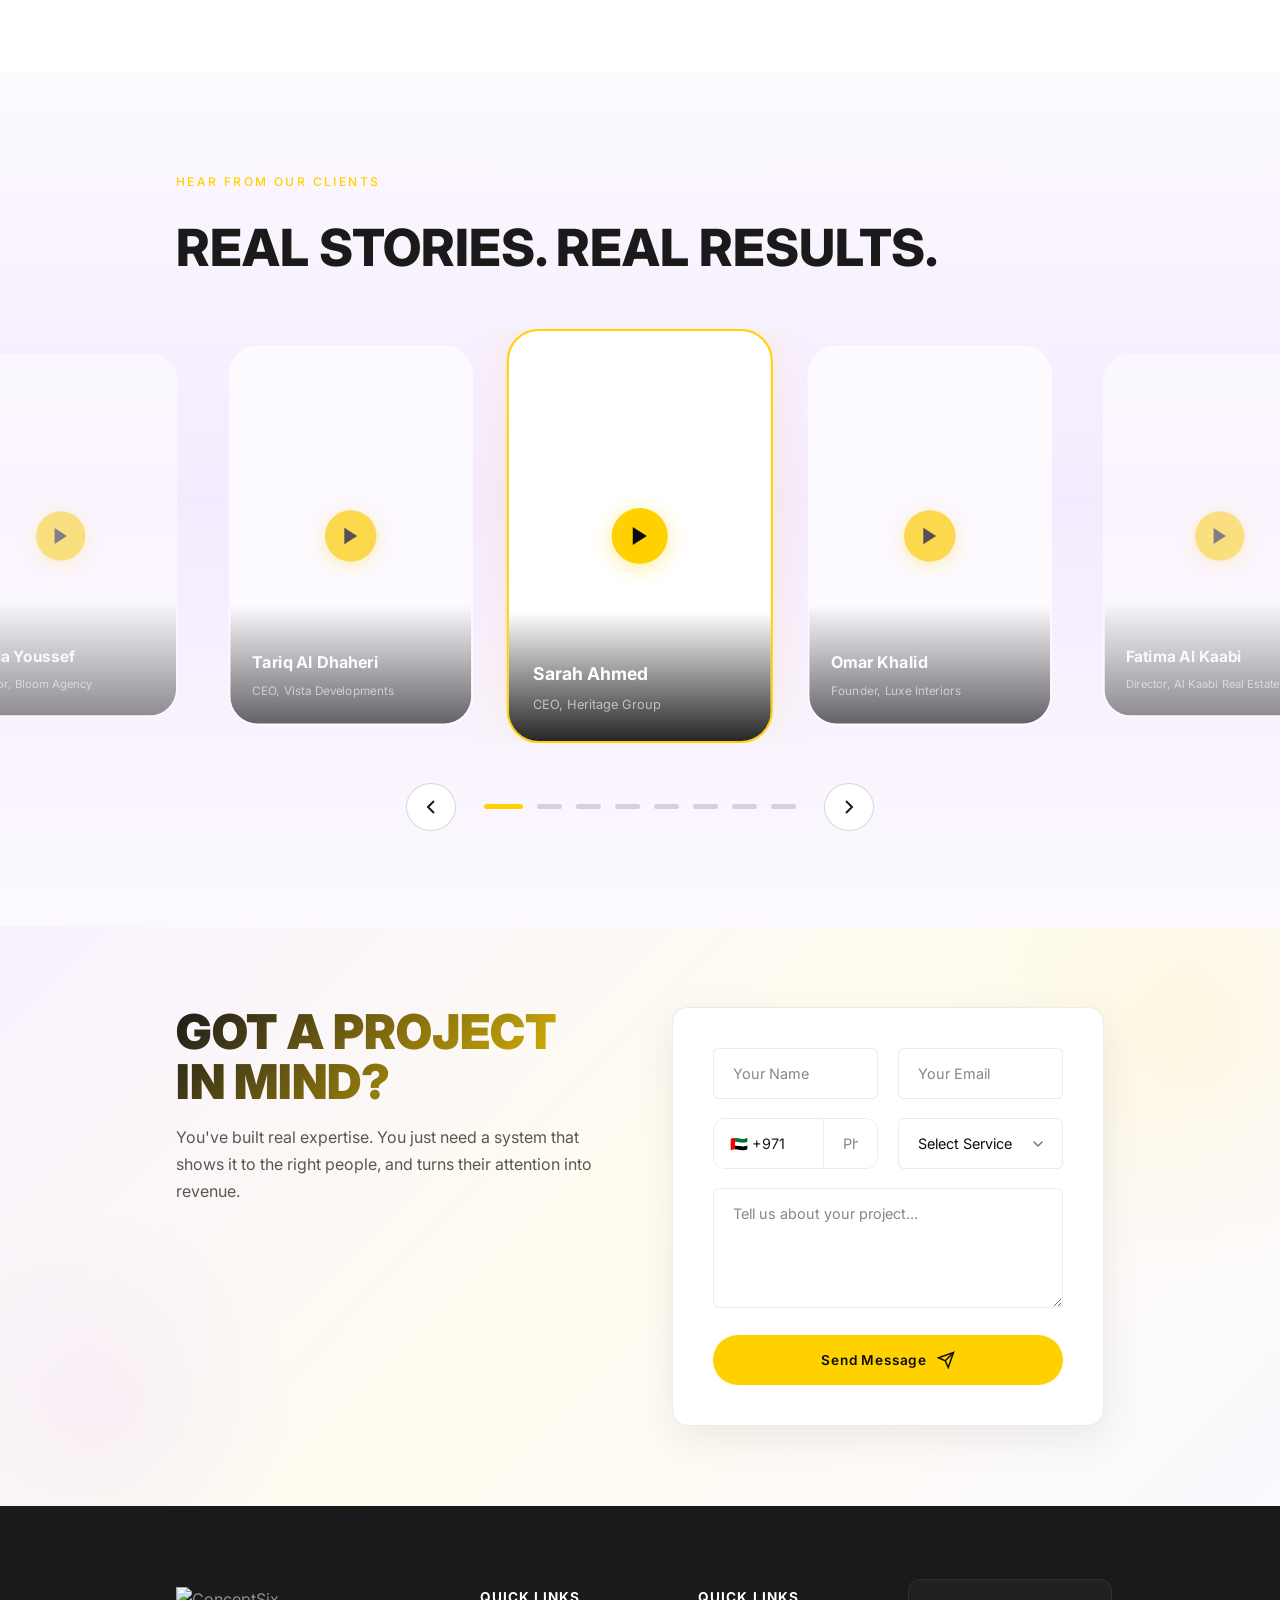
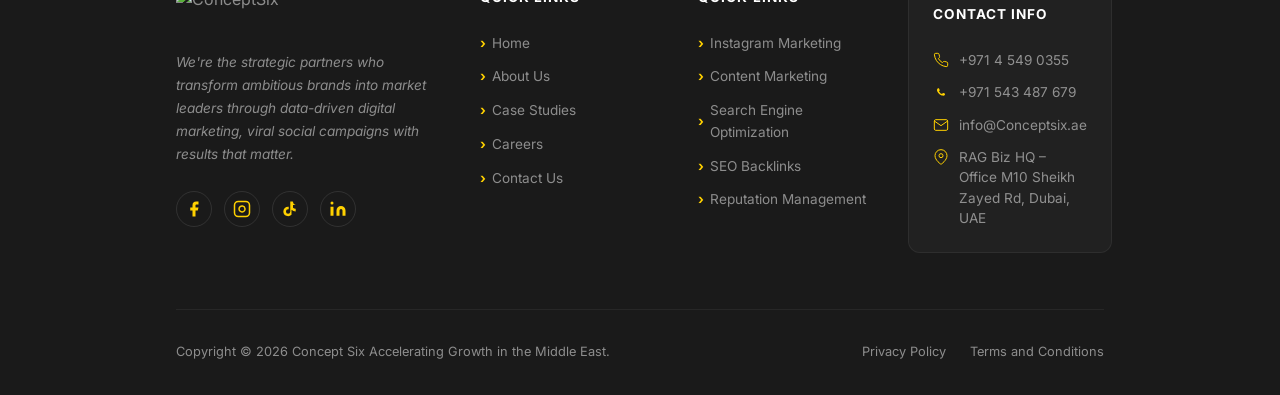
==== commit 5e7d6270: "Restyle Built For Experts section with purple cards and visible system numbers Co-Authored-By: Claud" ====
--- a/index.html
+++ b/index.html
@@ -292,7 +292,7 @@
     <section class="standfor section" id="experts">
         <div class="container">
             <div class="sf-header">
-                <span class="sf-pill" data-reveal>The Standards We Hold</span>
+<span class="sf-pill" data-reveal>The Standards We Hold</span>
                 <h2 class="sf-title" data-reveal-lines>BUILT FOR EXPERTS WHO<br>REFUSE TO SETTLE.</h2>
                 <p class="sf-sub" data-reveal>We take your expertise and make it undeniable.</p>
             </div>
@@ -505,6 +505,8 @@
                 <button class="svc-tab" data-svc-tab="3">Photography & Videography</button>
                 <button class="svc-tab" data-svc-tab="4">Web & E-Commerce</button>
                 <button class="svc-tab" data-svc-tab="5">Events & PR</button>
+                <button class="svc-tab" data-svc-tab="6">Video Shoots</button>
+                <button class="svc-tab" data-svc-tab="7">The Concept Six Framework</button>
             </div>
             <div class="svc-panels">
                 <div class="svc-panel active" data-svc-panel="0">
@@ -589,6 +591,34 @@
                     </div>
                     <div class="svc-panel-tags">
                         <span>Event Management</span><span>Press Releases</span><span>Media Relations</span><span>Launch Campaigns</span>
+                    </div>
+                </div>
+                <div class="svc-panel" data-svc-panel="6">
+                    <div class="svc-panel-card">
+                        <span class="svc-panel-tag">Production / Shoots</span>
+                        <h3 class="svc-panel-title">Video Shoots</h3>
+                        <div class="svc-panel-media">
+                            <video muted loop playsinline autoplay>
+                                <source src="https://245974602.fs1.hubspotusercontent-na2.net/hubfs/245974602/conceptsix.ae_801c0dfaed5e464f8000742e0812b9e5.mp4" type="video/mp4">
+                            </video>
+                        </div>
+                    </div>
+                    <div class="svc-panel-tags">
+                        <span>Commercial Shoots</span><span>Product Videos</span><span>Behind The Scenes</span><span>Cinematic Edits</span>
+                    </div>
+                </div>
+                <div class="svc-panel" data-svc-panel="7">
+                    <div class="svc-panel-card">
+                        <span class="svc-panel-tag">The Concept Six</span>
+                        <h3 class="svc-panel-title">The Concept Six Framework</h3>
+                        <div class="svc-panel-media">
+                            <video muted loop playsinline autoplay>
+                                <source src="https://245974602.fs1.hubspotusercontent-na2.net/hubfs/245974602/conceptsix.ae_7f58416b488a4c779fd698d5a2c591d6.mp4" type="video/mp4">
+                            </video>
+                        </div>
+                    </div>
+                    <div class="svc-panel-tags">
+                        <span>Strategy & Research</span><span>Brand Architecture</span><span>Growth Systems</span><span>Full-Funnel Execution</span>
                     </div>
                 </div>
             </div>
--- a/styles.css
+++ b/styles.css
@@ -1441,10 +1441,10 @@
 }
 
 .svc-tab.active {
-    color: var(--white);
+    color: #1a1a1a;
     background: var(--accent);
     border-color: var(--accent);
-    box-shadow: 0 4px 20px rgba(168, 85, 247, 0.4);
+    box-shadow: 0 4px 20px var(--accent-glow);
 }
 
 .svc-panels {
@@ -3138,7 +3138,9 @@
 .sf-header {
     text-align: center;
     margin-bottom: 3rem;
-}
+    position: relative;
+}
+
 
 .sf-pill {
     display: inline-block;
@@ -3202,7 +3204,7 @@
 }
 
 .sf-card__body {
-    background: #fff8e1;
+    background: #7C3AED;
     border-radius: 16px;
     padding: 2rem 2.2rem;
     display: flex;
@@ -3214,11 +3216,11 @@
     width: 40px;
     height: 40px;
     border-radius: 50%;
-    background: rgba(255, 209, 0, 0.18);
+    background: #fff;
     display: flex;
     align-items: center;
     justify-content: center;
-    color: #b89b00;
+    color: #7C3AED;
     margin-bottom: 1.8rem;
     flex-shrink: 0;
 }
@@ -3227,11 +3229,11 @@
     font-family: var(--font-display);
     font-size: 0.75rem;
     font-weight: 700;
-    color: #b89b00;
+    color: #7C3AED;
 }
 
 .sf-card__title {
-    color: #111;
+    color: #fff;
     font-family: var(--font-display);
     font-size: 1.55rem;
     font-weight: 800;
@@ -3240,14 +3242,14 @@
 }
 
 .sf-card__desc {
-    color: #555;
+    color: rgba(255, 255, 255, 0.7);
     font-size: 0.88rem;
     line-height: 1.55;
 }
 
-/* Row 2: Content Sprints (full-width pink) */
+/* Row 2: Content Sprints (full-width) */
 .sf-card--wide {
-    background: #fff8e1;
+    background: #7C3AED;
     padding: 1.8rem 2.2rem 2rem;
     display: flex;
     flex-direction: column;
@@ -3339,7 +3341,15 @@
 /* Light theme */
 [data-theme="light"] .sf-card__body,
 [data-theme="light"] .sf-card--wide {
-    background: #fff8e1;
+    background: #7C3AED;
+}
+
+[data-theme="light"] .sf-card__title {
+    color: #fff;
+}
+
+[data-theme="light"] .sf-card__desc {
+    color: rgba(255, 255, 255, 0.7);
 }
 
 [data-theme="light"] .sf-pill {
@@ -3440,9 +3450,9 @@
     font-family: var(--font-display);
     font-size: 0.72rem;
     font-weight: 600;
-    color: rgba(200, 180, 255, 0.8);
-    background: rgba(100, 70, 180, 0.15);
-    border: 1px solid rgba(140, 100, 220, 0.25);
+    color: rgba(200, 180, 255, 1);
+    background: rgba(100, 70, 180, 1);
+    border: 1px solid rgba(100, 70, 180, 1);
     border-radius: 6px;
     padding: 0.25rem 0.65rem;
 }
@@ -3493,9 +3503,9 @@
 }
 
 [data-theme="light"] .system-card-num {
-    background: rgba(255, 255, 255, 0.9);
-    border-color: rgba(0, 0, 0, 0.1);
-    color: #0d0d0d;
+    background: #7C3AED;
+    border-color: #7C3AED;
+    color: #fff;
 }
 
 [data-theme="light"] .system-pill {
@@ -3718,7 +3728,7 @@
 
 .brands-marquee-track {
     display: flex;
-    gap: 0;
+    gap: 2rem;
     align-items: center;
     animation: brands-scroll 25s linear infinite;
     width: max-content;
@@ -3779,7 +3789,7 @@
         padding: 8px;
     }
     .brands-marquee-track {
-        gap: 0;
+        gap: 1.25rem;
     }
 }
 
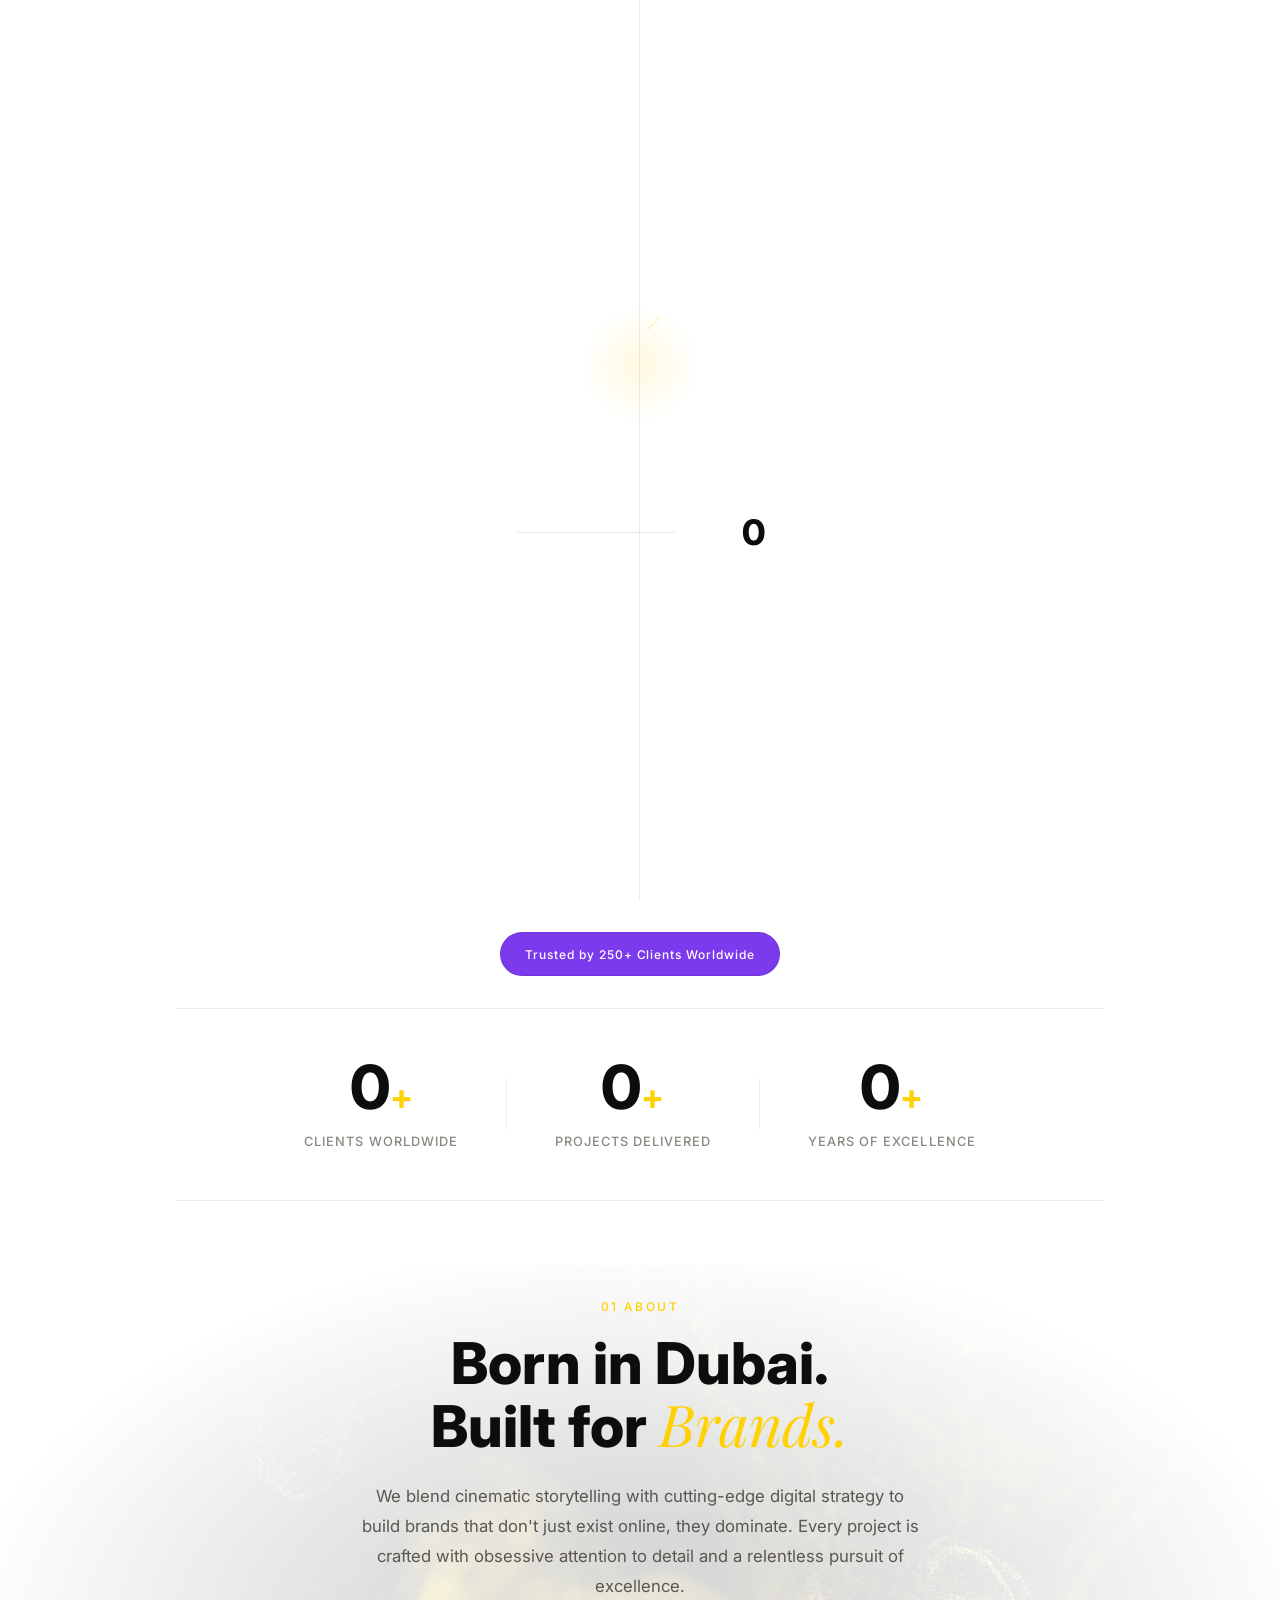
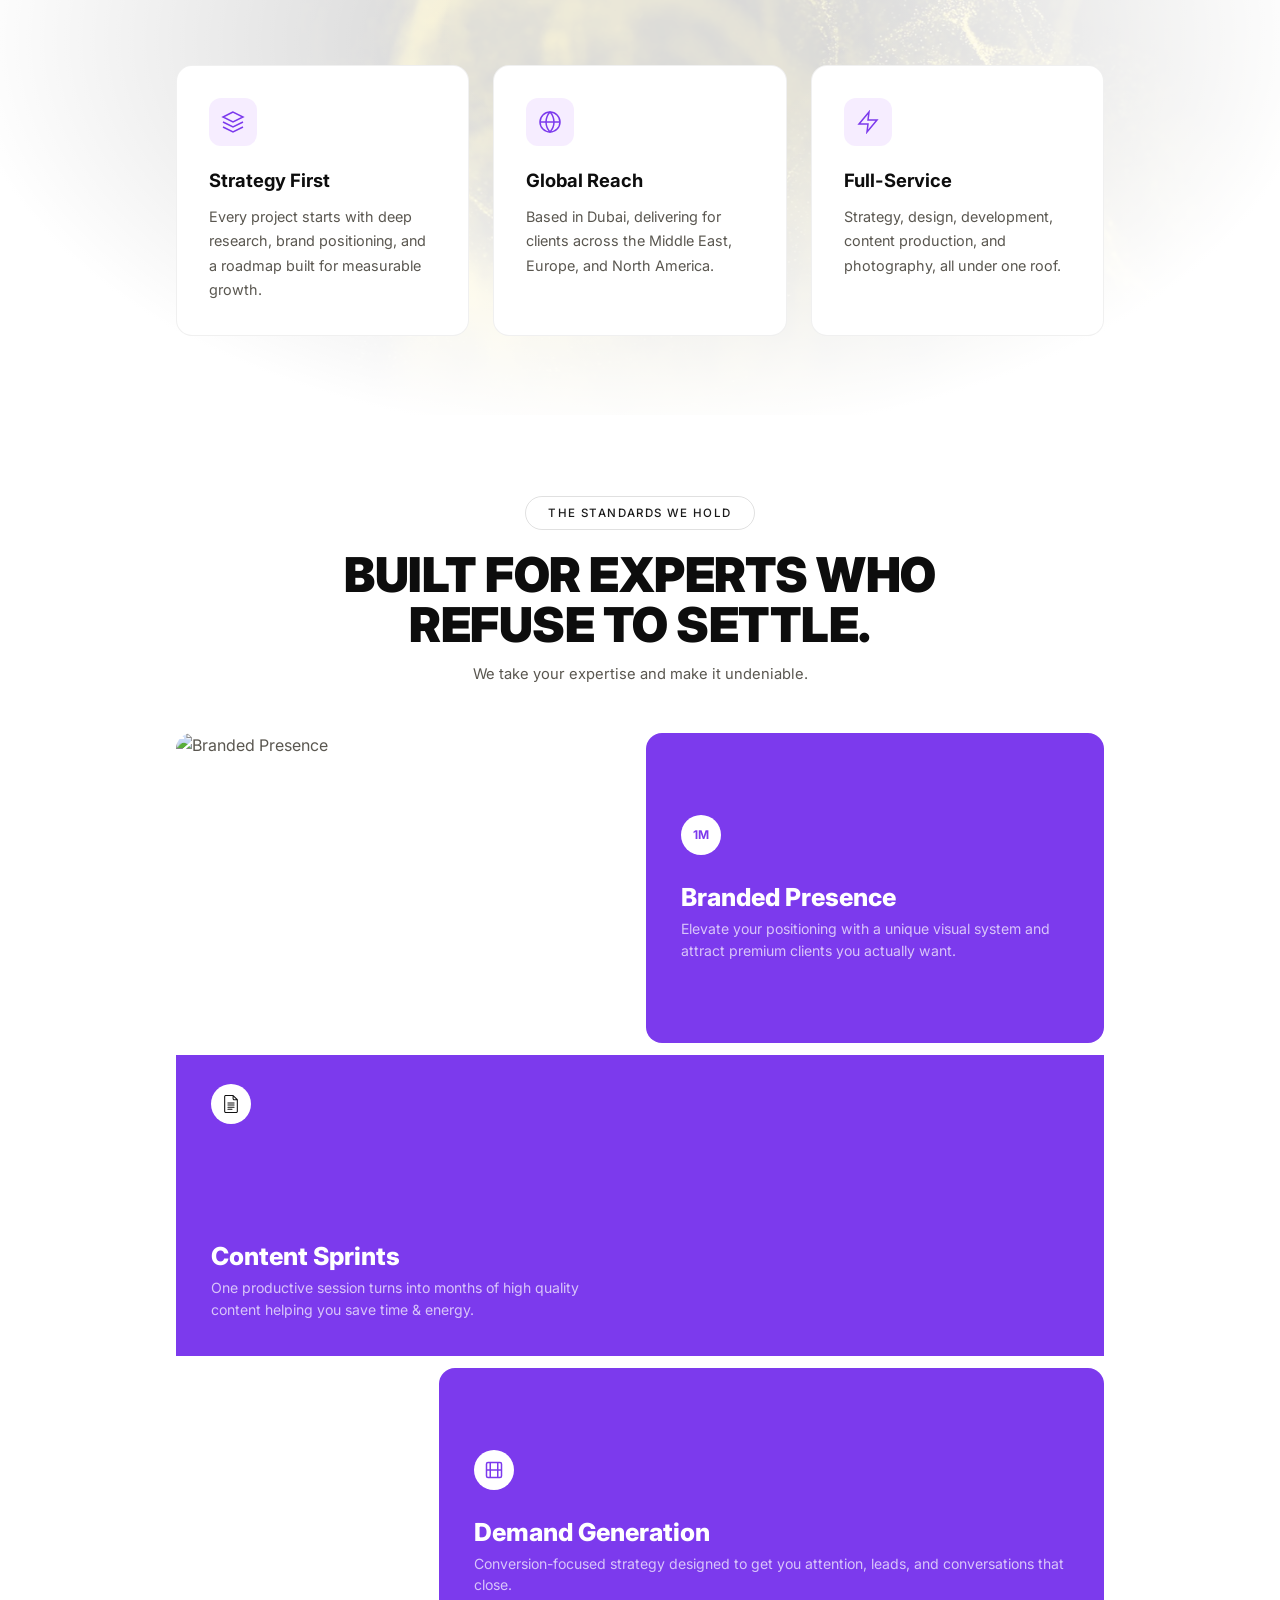
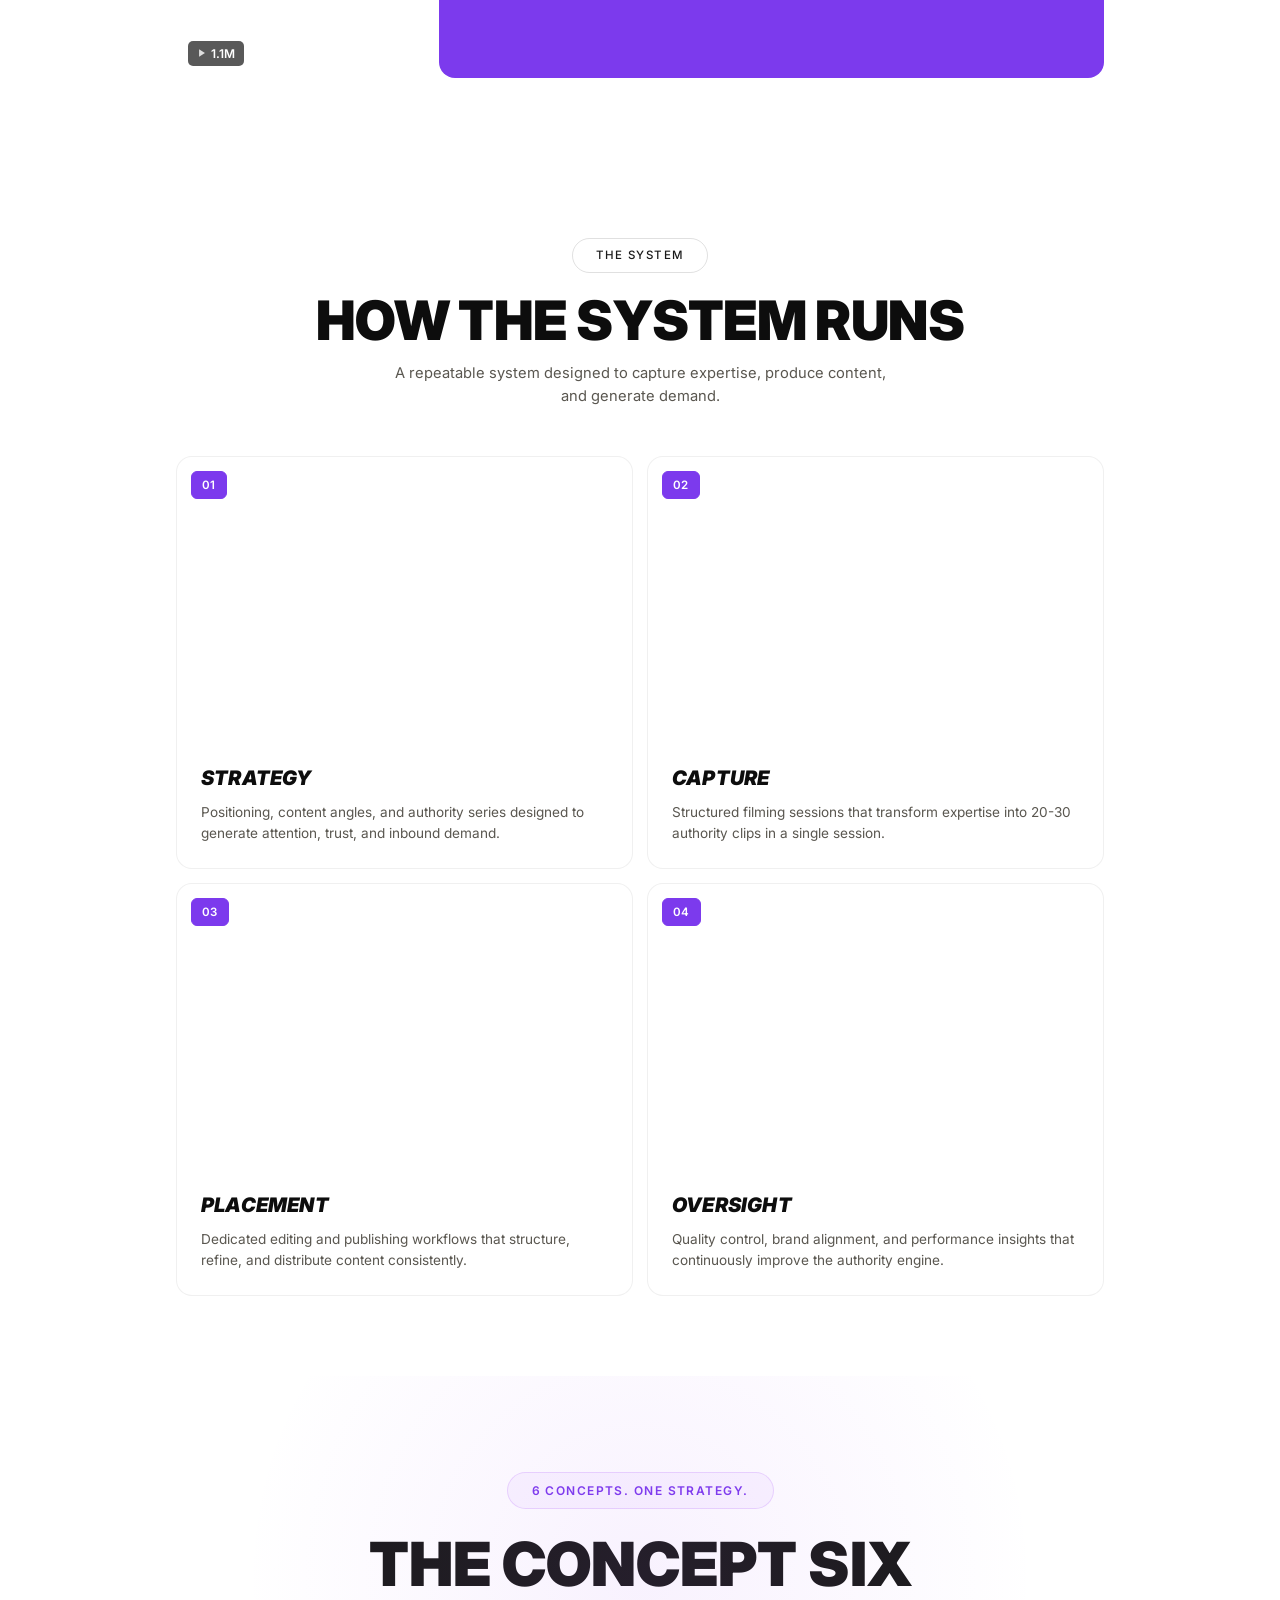
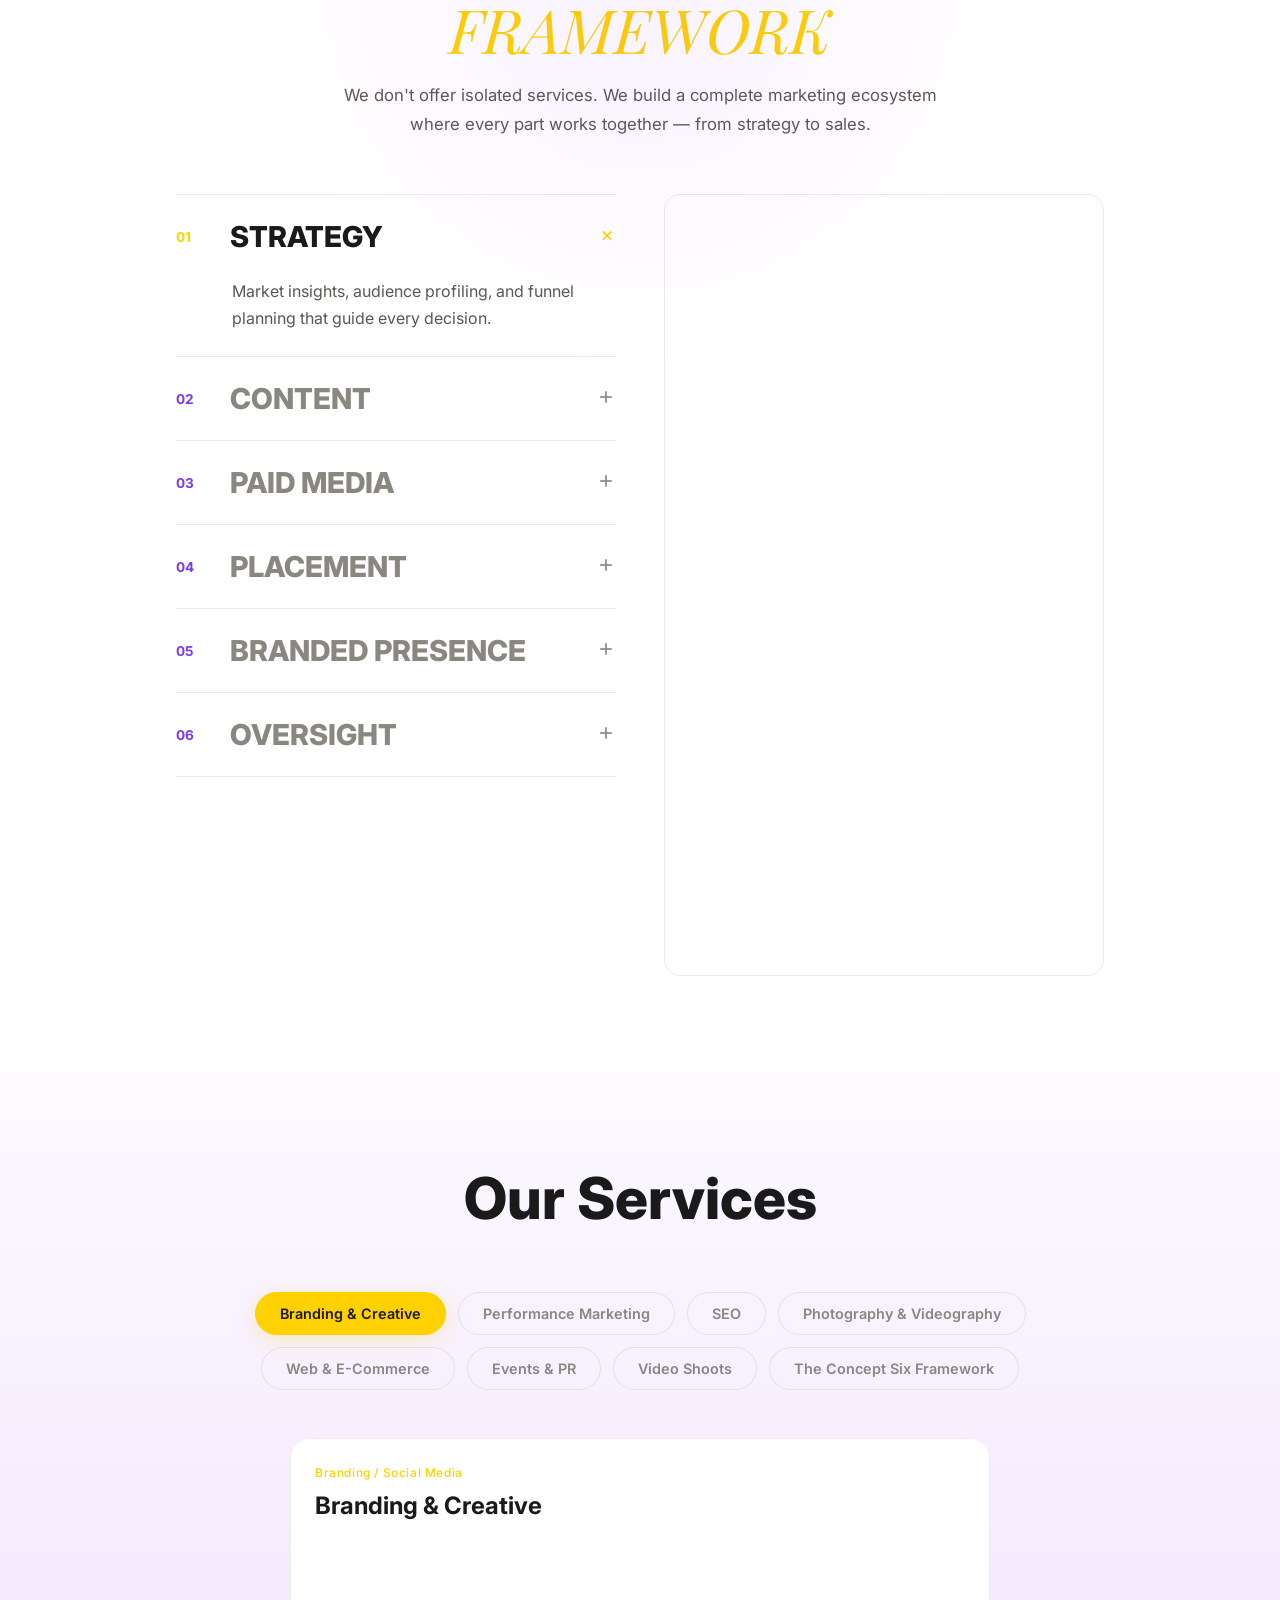
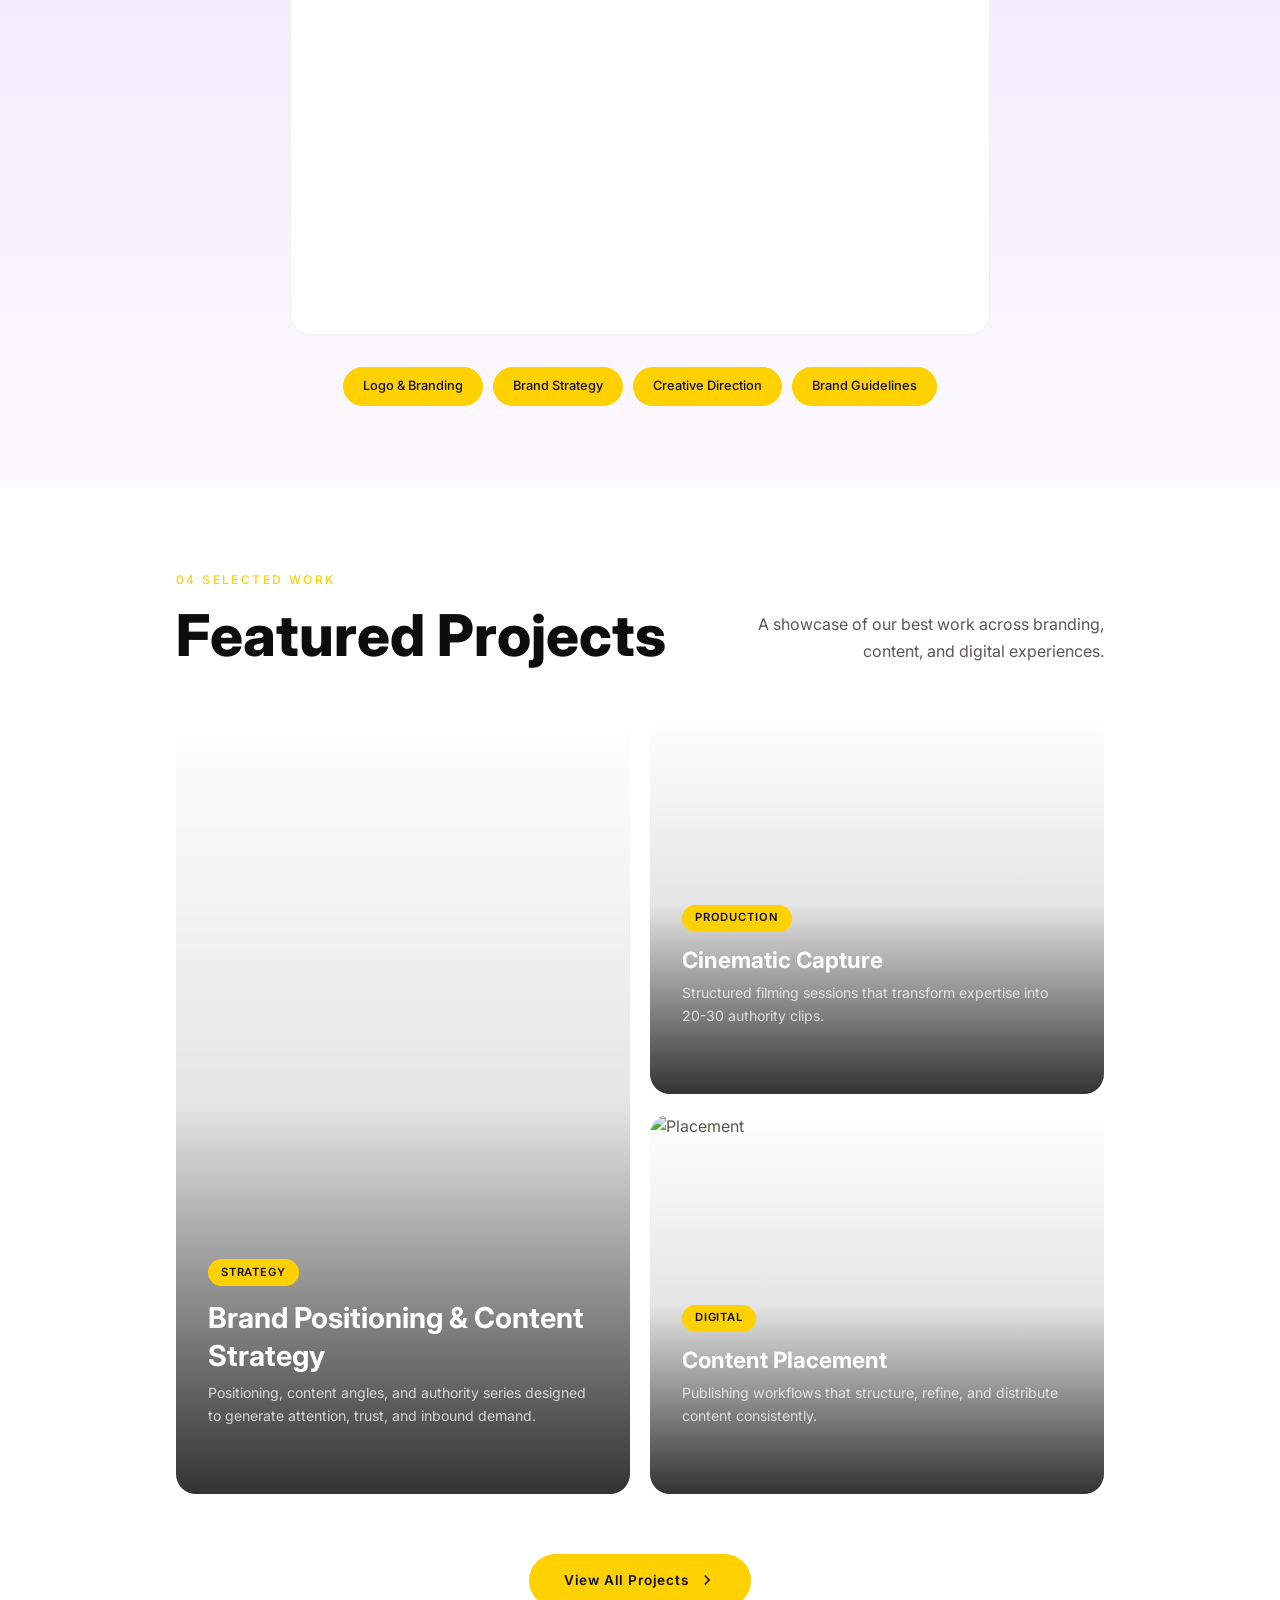
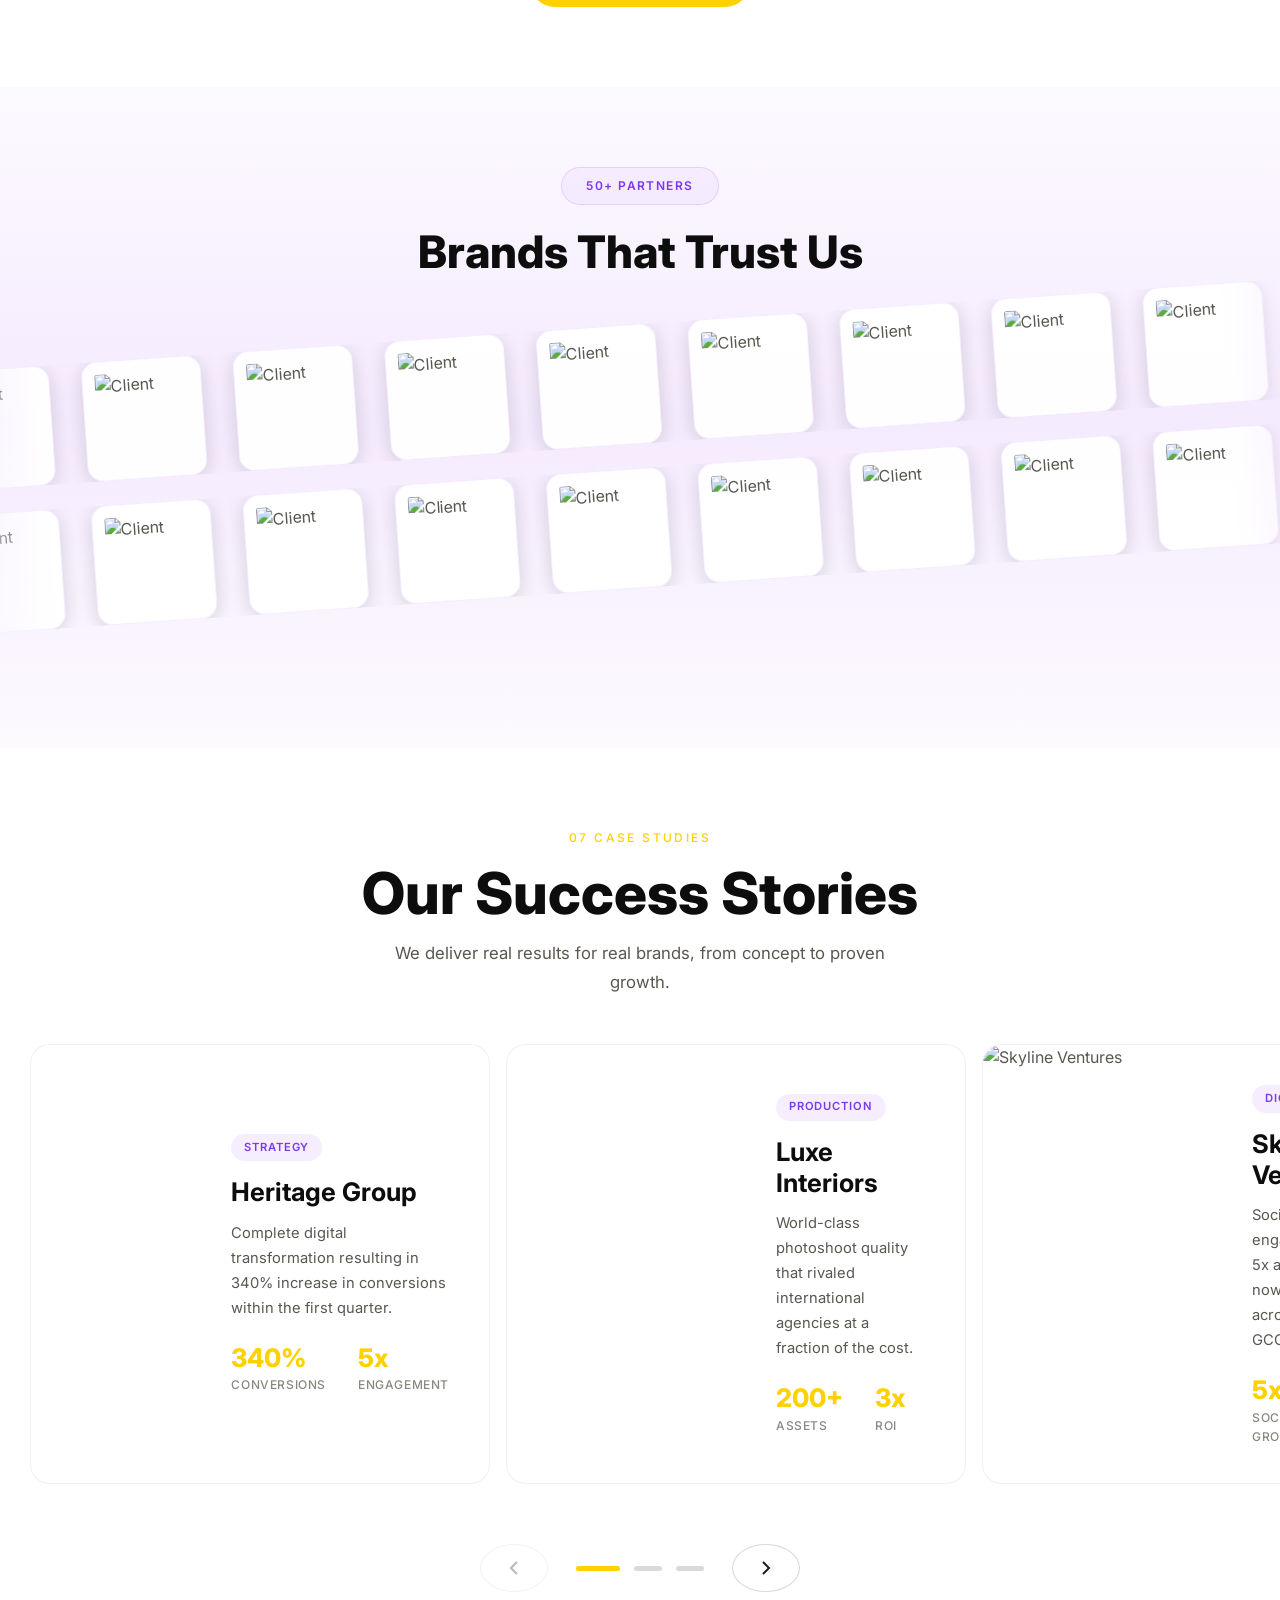
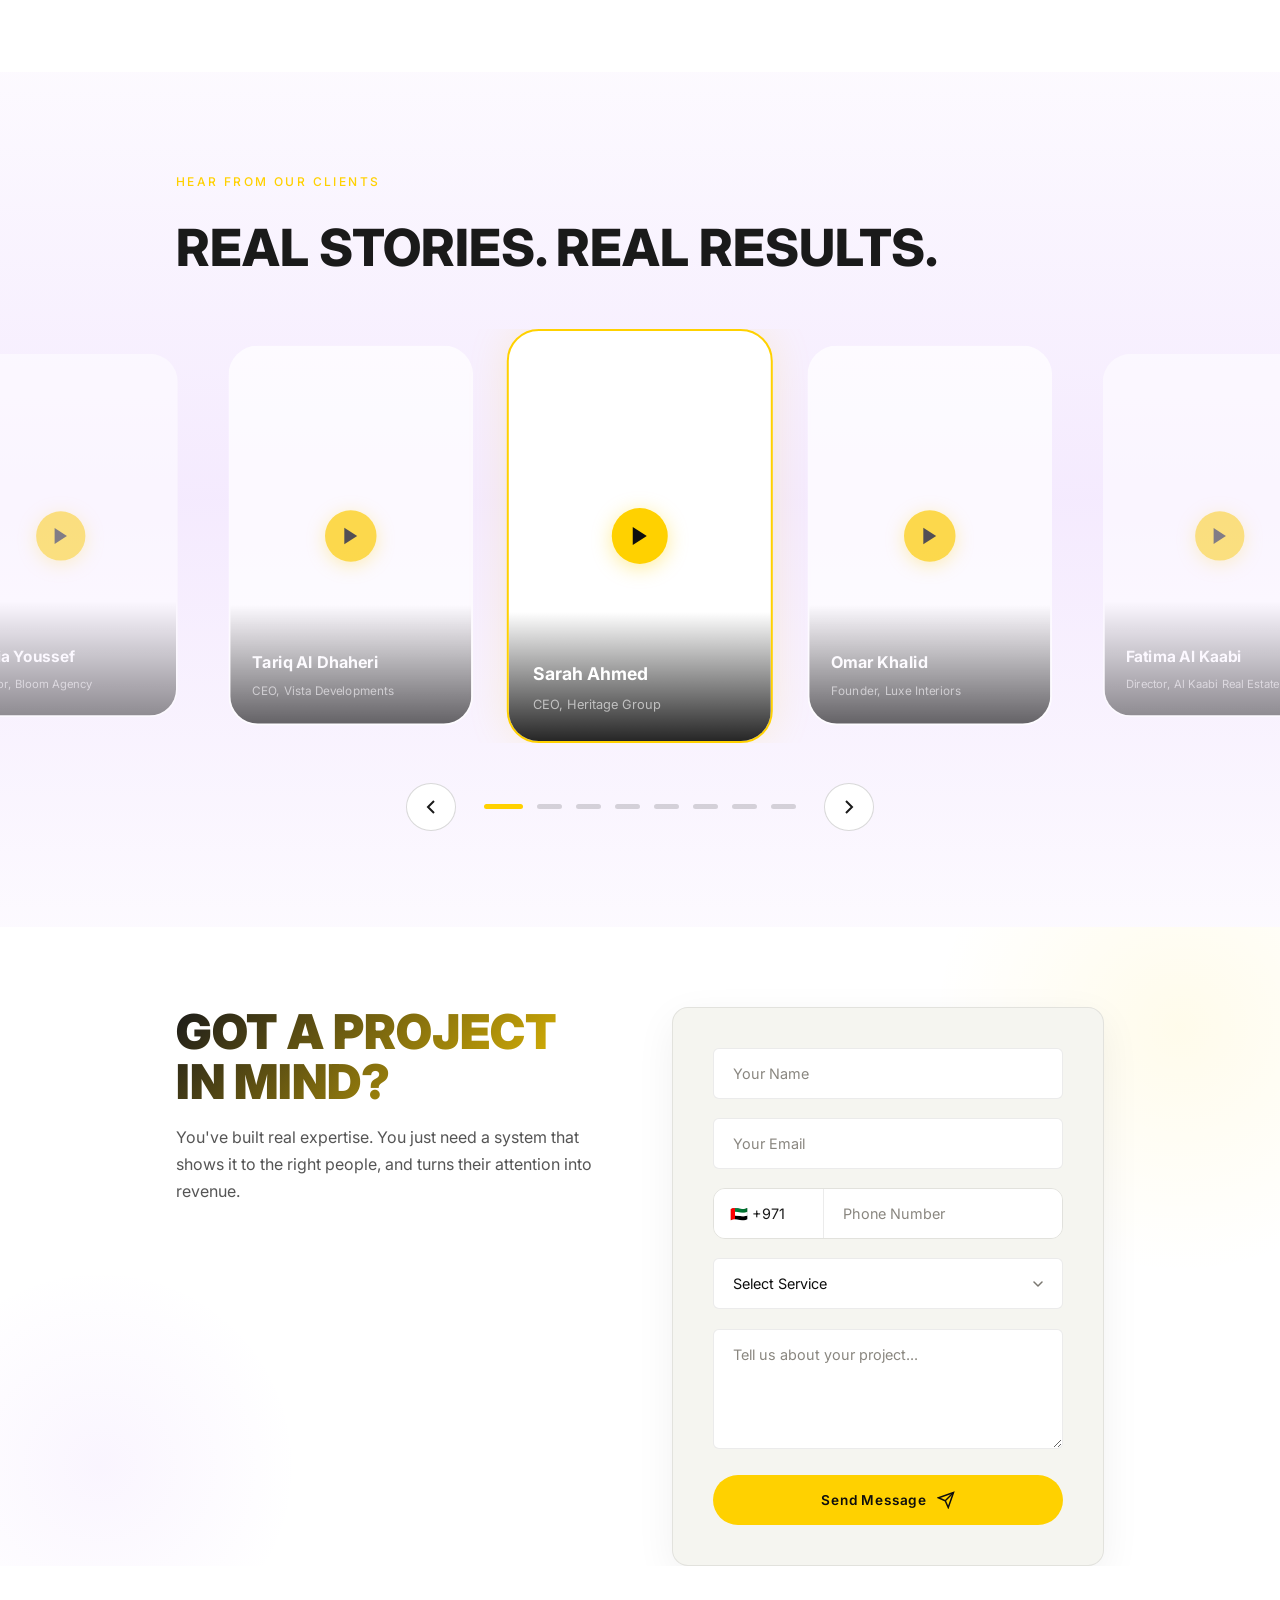
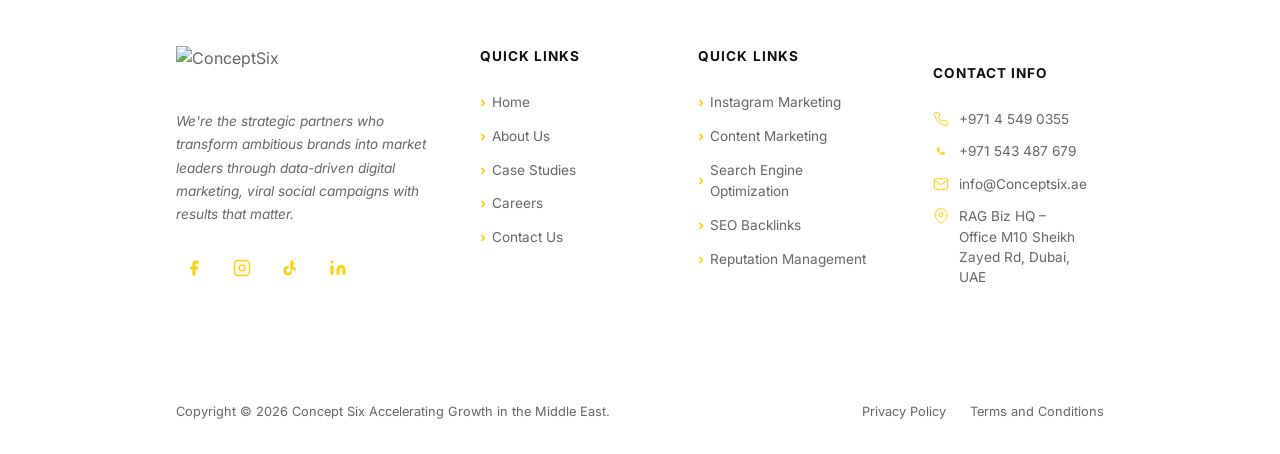
==== commit 0e920335: "Replace Content Sprints icon with outlined document SVG Co-Authored-By: Claude Opus 4.6 (1M context)" ====
--- a/index.html
+++ b/index.html
@@ -310,7 +310,7 @@
                 </div>
                 <!-- Row 2: Content Sprints -->
                 <div class="sf-card sf-card--wide" data-reveal>
-                    <div class="sf-icon"><svg width="18" height="18" viewBox="0 0 24 24" fill="none" stroke="currentColor" stroke-width="2"><path d="M14 2H6a2 2 0 00-2 2v16a2 2 0 002 2h12a2 2 0 002-2V8z"/><polyline points="14 2 14 8 20 8"/></svg></div>
+                    <div class="sf-icon"><svg width="18" height="18" viewBox="0 0 512 512" fill="currentColor"><path d="M446.605 124.392 326.608 4.395A15.02 15.02 0 0 0 316 0H106C81.187 0 61 20.187 61 45v422c0 24.813 20.187 45 45 45h300c24.813 0 45-20.187 45-45V135c0-4.09-1.717-7.931-4.395-10.608zM331 51.213 399.787 120H346c-8.271 0-15-6.729-15-15zM406 482H106c-8.271 0-15-6.729-15-15V45c0-8.271 6.729-15 15-15h195v75c0 24.813 20.187 45 45 45h75v317c0 8.271-6.729 15-15 15z"/><path d="M346 212H166c-8.284 0-15 6.716-15 15s6.716 15 15 15h180c8.284 0 15-6.716 15-15s-6.716-15-15-15zM346 272H166c-8.284 0-15 6.716-15 15s6.716 15 15 15h180c8.284 0 15-6.716 15-15s-6.716-15-15-15zM346 332H166c-8.284 0-15 6.716-15 15s6.716 15 15 15h180c8.284 0 15-6.716 15-15s-6.716-15-15-15zM286 392H166c-8.284 0-15 6.716-15 15s6.716 15 15 15h120c8.284 0 15-6.716 15-15s-6.716-15-15-15z"/></svg></div>
                     <div class="sf-card--wide__bottom">
                         <div class="sf-card--wide__text">
                             <h3 class="sf-card__title">Content Sprints</h3>
--- a/styles.css
+++ b/styles.css
@@ -201,14 +201,18 @@
     border-color: rgba(255, 209, 0, 1);
 }
 
+[data-theme="light"] .contact {
+    background: #fff;
+}
+
 [data-theme="light"] .footer {
-    background: #0d0d0d;
-    color: #b0ada6;
+    background: #fff;
+    color: #555;
 }
 
 [data-theme="light"] .footer .footer-title,
 [data-theme="light"] .footer .footer-logo-text {
-    color: #ffffff;
+    color: #111;
 }
 
 [data-theme="light"] .btn-primary {
@@ -1516,17 +1520,18 @@
 .svc-panel-tags span {
     font-size: 0.8rem;
     font-weight: 500;
-    color: var(--text);
-    background: var(--bg-elevated);
-    border: 1px solid var(--border);
+    color: #111;
+    background: var(--accent);
+    border: 1px solid var(--accent);
     padding: 0.5rem 1.2rem;
     border-radius: 100px;
     transition: all 0.3s;
 }
 
 .svc-panel-tags span:hover {
-    border-color: var(--accent);
-    color: var(--accent);
+    background: #c4a800;
+    border-color: #c4a800;
+    color: #111;
 }
 
 [data-theme="light"] .svc-panel-card {
@@ -1535,8 +1540,9 @@
 }
 
 [data-theme="light"] .svc-panel-tags span {
-    background: #fff;
-    border-color: rgba(0, 0, 0, 0.08);
+    background: var(--accent);
+    border-color: var(--accent);
+    color: #111;
 }
 
 @media (max-width: 768px) {
@@ -2481,8 +2487,8 @@
 
 .swipe-arrow {
     position: absolute;
-    height: 54px;
-    width: 54px;
+    height: 48px;
+    width: 48px;
     z-index: 2;
     bottom: 24px;
     right: 24px;
@@ -2519,7 +2525,8 @@
 .contact {
     position: relative;
     overflow: hidden;
-    background: linear-gradient(135deg, rgba(168, 85, 247, 0.08) 0%, rgba(255, 209, 0, 0.06) 50%, rgba(168, 85, 247, 0.04) 100%);
+    background: linear-gradient(180deg, rgba(168, 85, 247, 0.08) 0%, rgba(10, 10, 10, 0.6) 60%, #0a0a0a 100%);
+    padding-bottom: 0;
 }
 
 .contact::before {
@@ -2651,9 +2658,23 @@
     background-clip: text;
 }
 
+[data-theme="light"] .contact {
+    color: #111;
+}
+
+[data-theme="light"] .contact .contact-card-desc,
+[data-theme="light"] .contact .contact-detail-item a,
+[data-theme="light"] .contact .contact-detail-item {
+    color: #555;
+}
+
+[data-theme="light"] .contact .contact-detail-item svg {
+    color: var(--accent);
+}
+
 [data-theme="light"] .contact-form-col .contact-form {
-    background: #fff;
-    box-shadow: 0 12px 40px rgba(0, 0, 0, 0.08);
+    background: #f5f5f0;
+    box-shadow: 0 12px 40px rgba(0, 0, 0, 0.06);
 }
 
 @media (max-width: 768px) {
@@ -2673,7 +2694,7 @@
 
 .form-row {
     display: grid;
-    grid-template-columns: 1fr 1fr;
+    grid-template-columns: 1fr;
     gap: 1.2rem;
 }
 
@@ -2763,11 +2784,11 @@
 .footer {
     padding: 5rem 0 2rem;
     background: #0a0a0a;
-    border-top: 1px solid var(--border);
+    border-top: none;
 }
 
 [data-theme="light"] .footer {
-    background: #1a1a1a;
+    background: #fff;
 }
 
 [data-theme="light"] .footer,
@@ -2778,11 +2799,11 @@
 [data-theme="light"] .footer-contact-item a,
 [data-theme="light"] .footer-contact-item span,
 [data-theme="light"] .footer-bottom-links a {
-    color: rgba(255, 255, 255, 0.5);
+    color: #666;
 }
 
 [data-theme="light"] .footer-heading {
-    color: #fff;
+    color: #111;
 }
 
 [data-theme="light"] .footer-link:hover,
@@ -3258,6 +3279,7 @@
 
 .sf-card--wide .sf-icon {
     margin-bottom: auto;
+    color: #111;
 }
 
 .sf-card--wide__bottom {
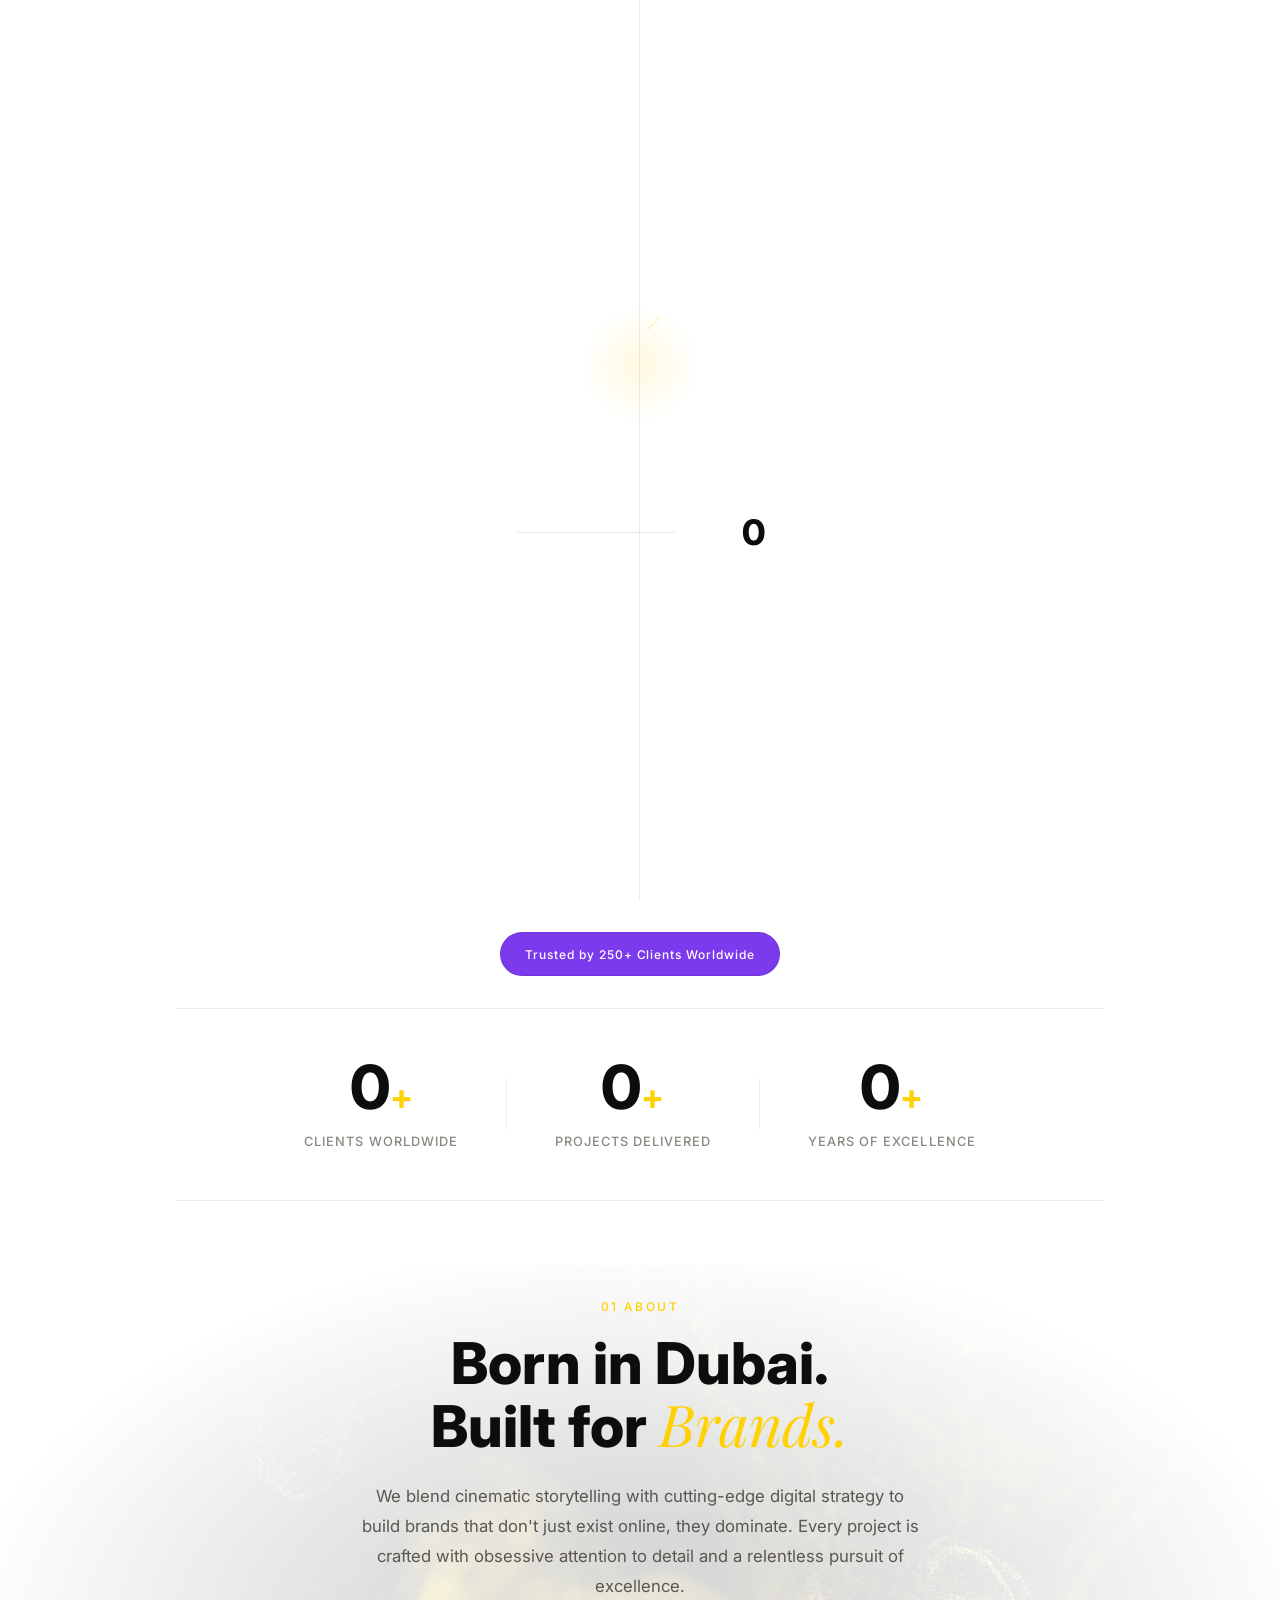
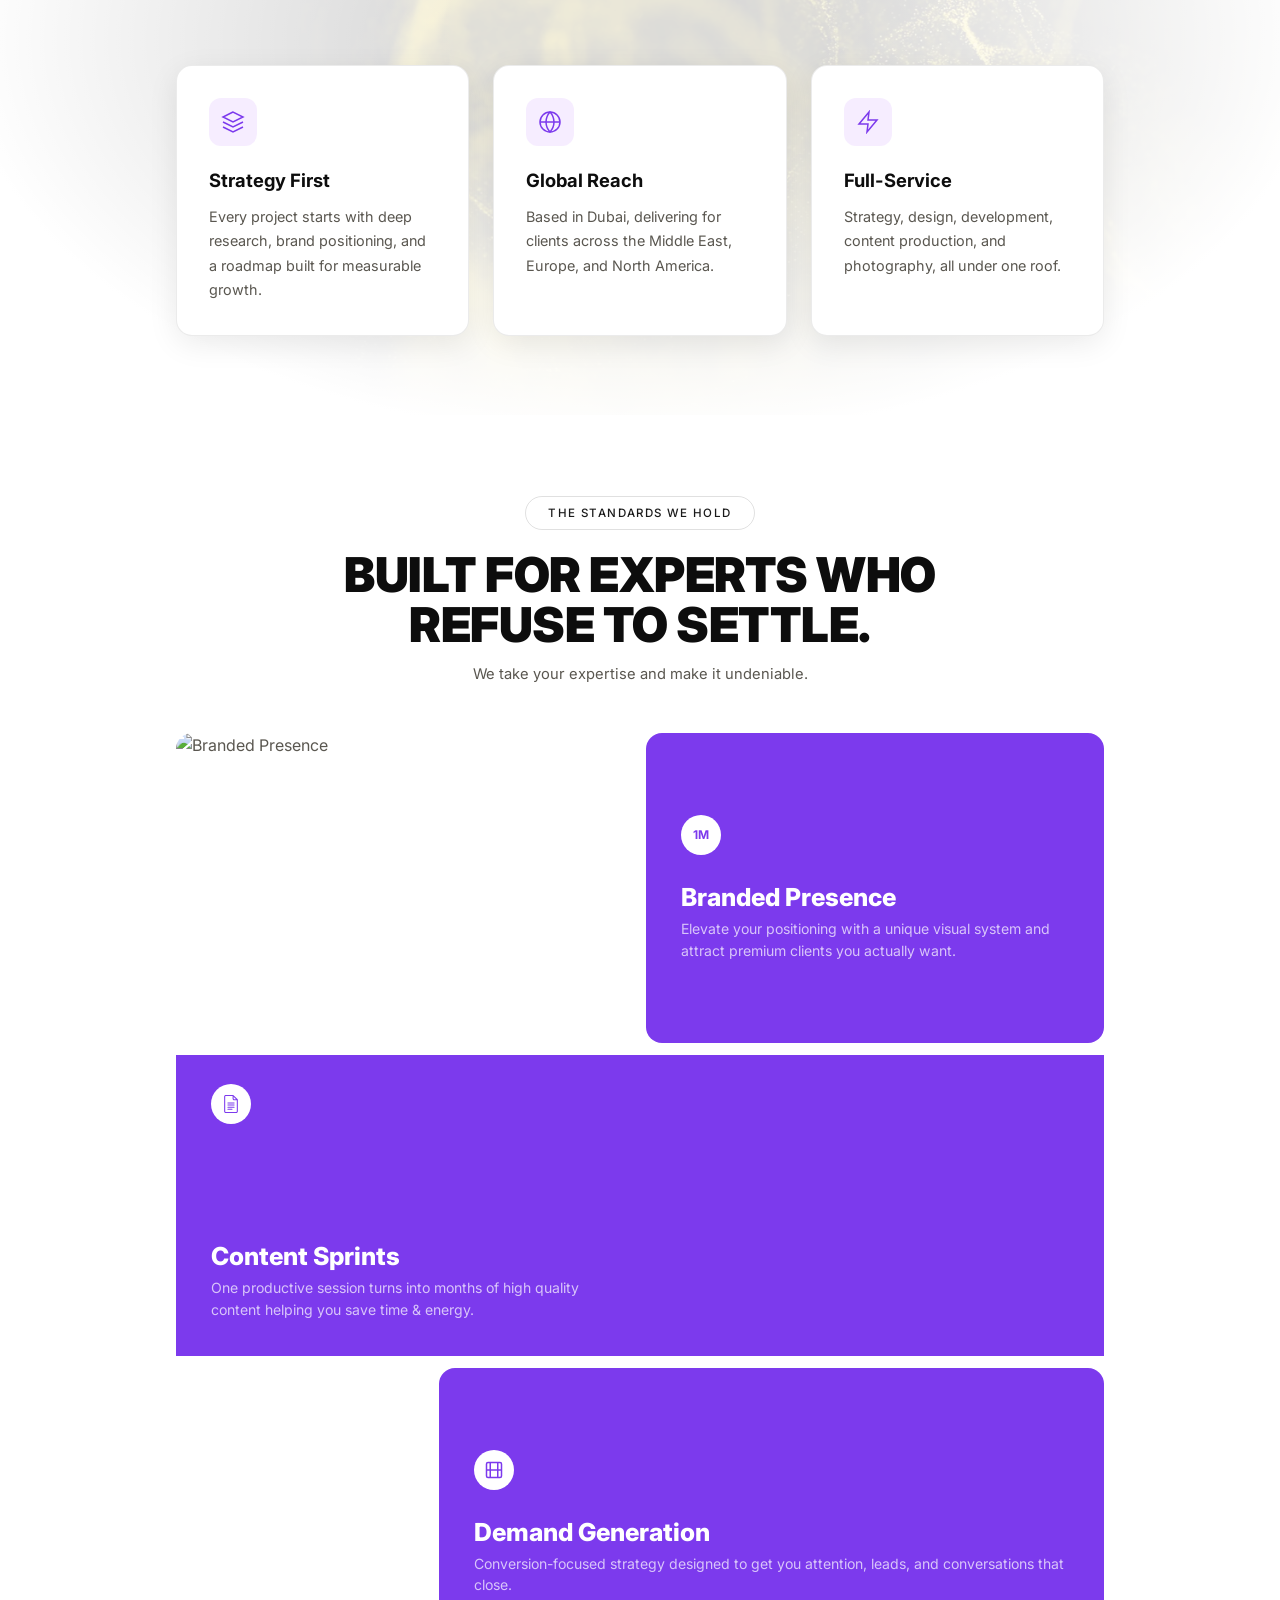
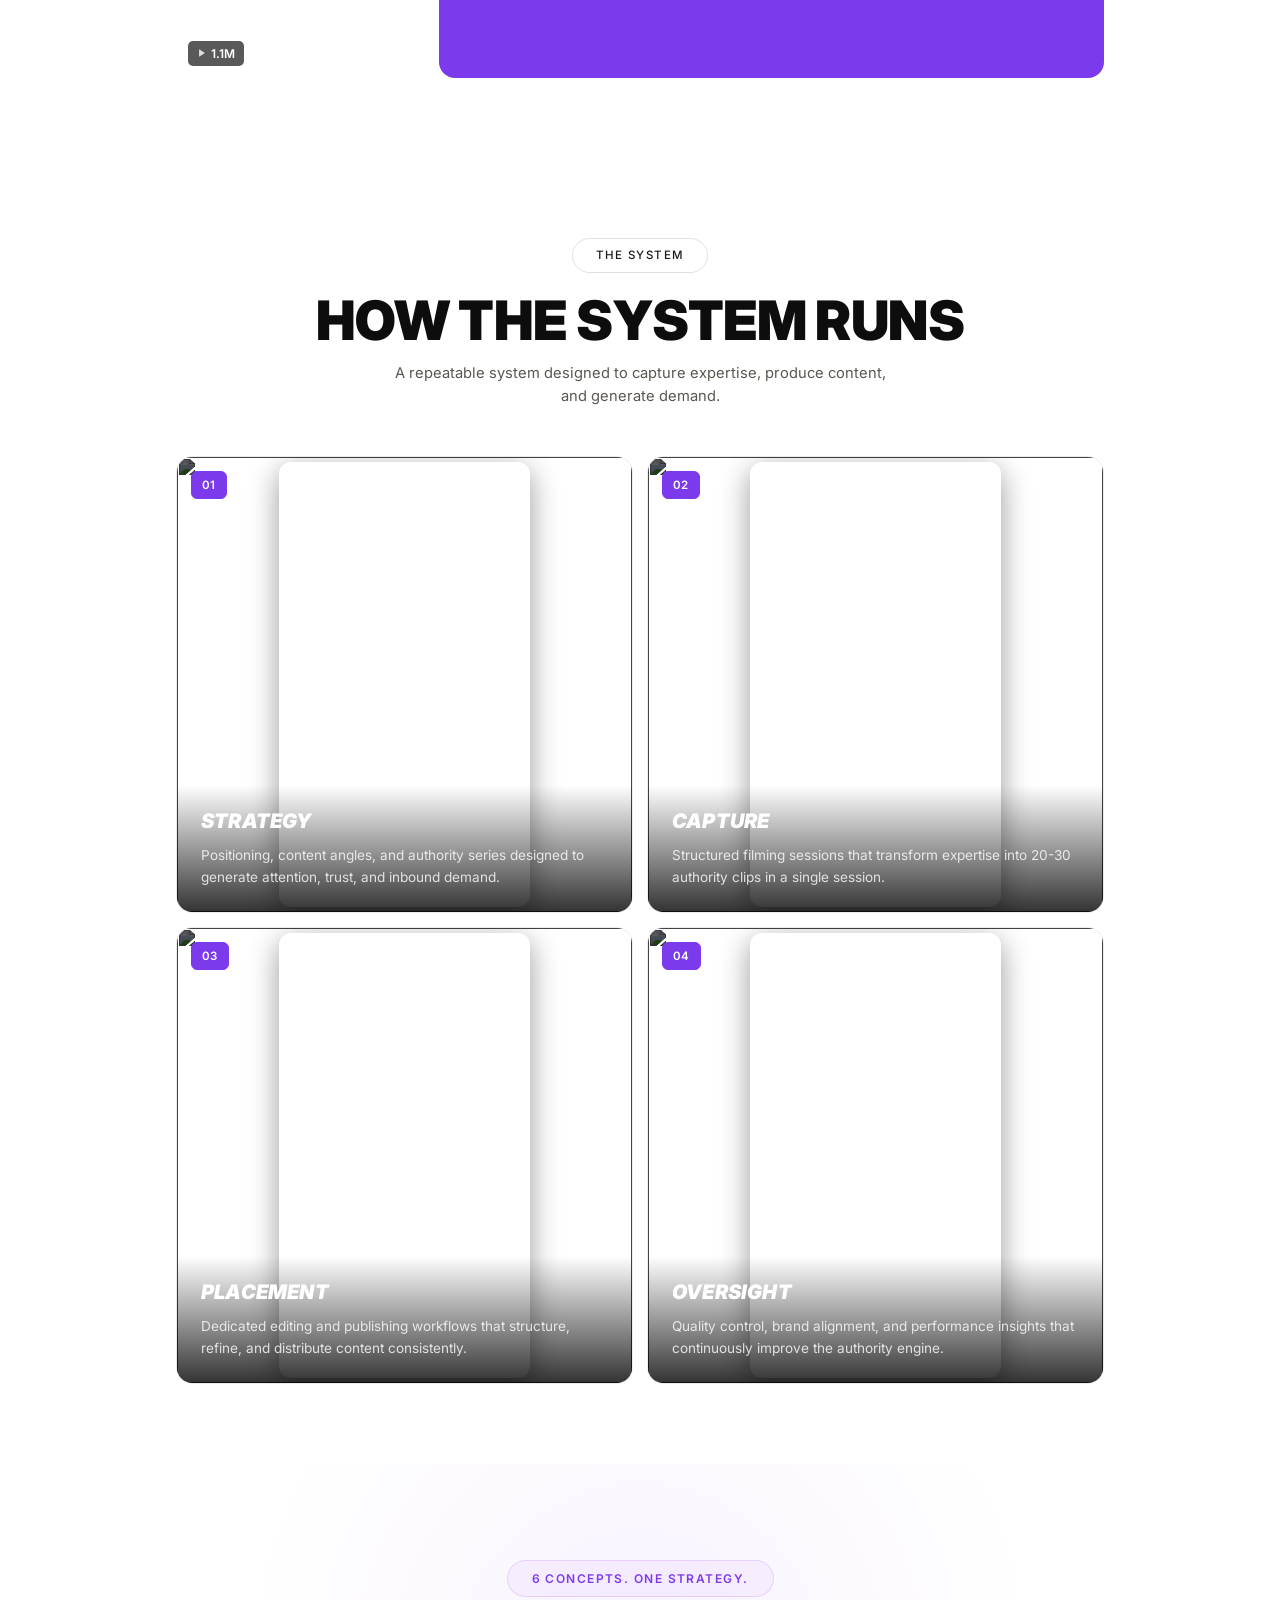
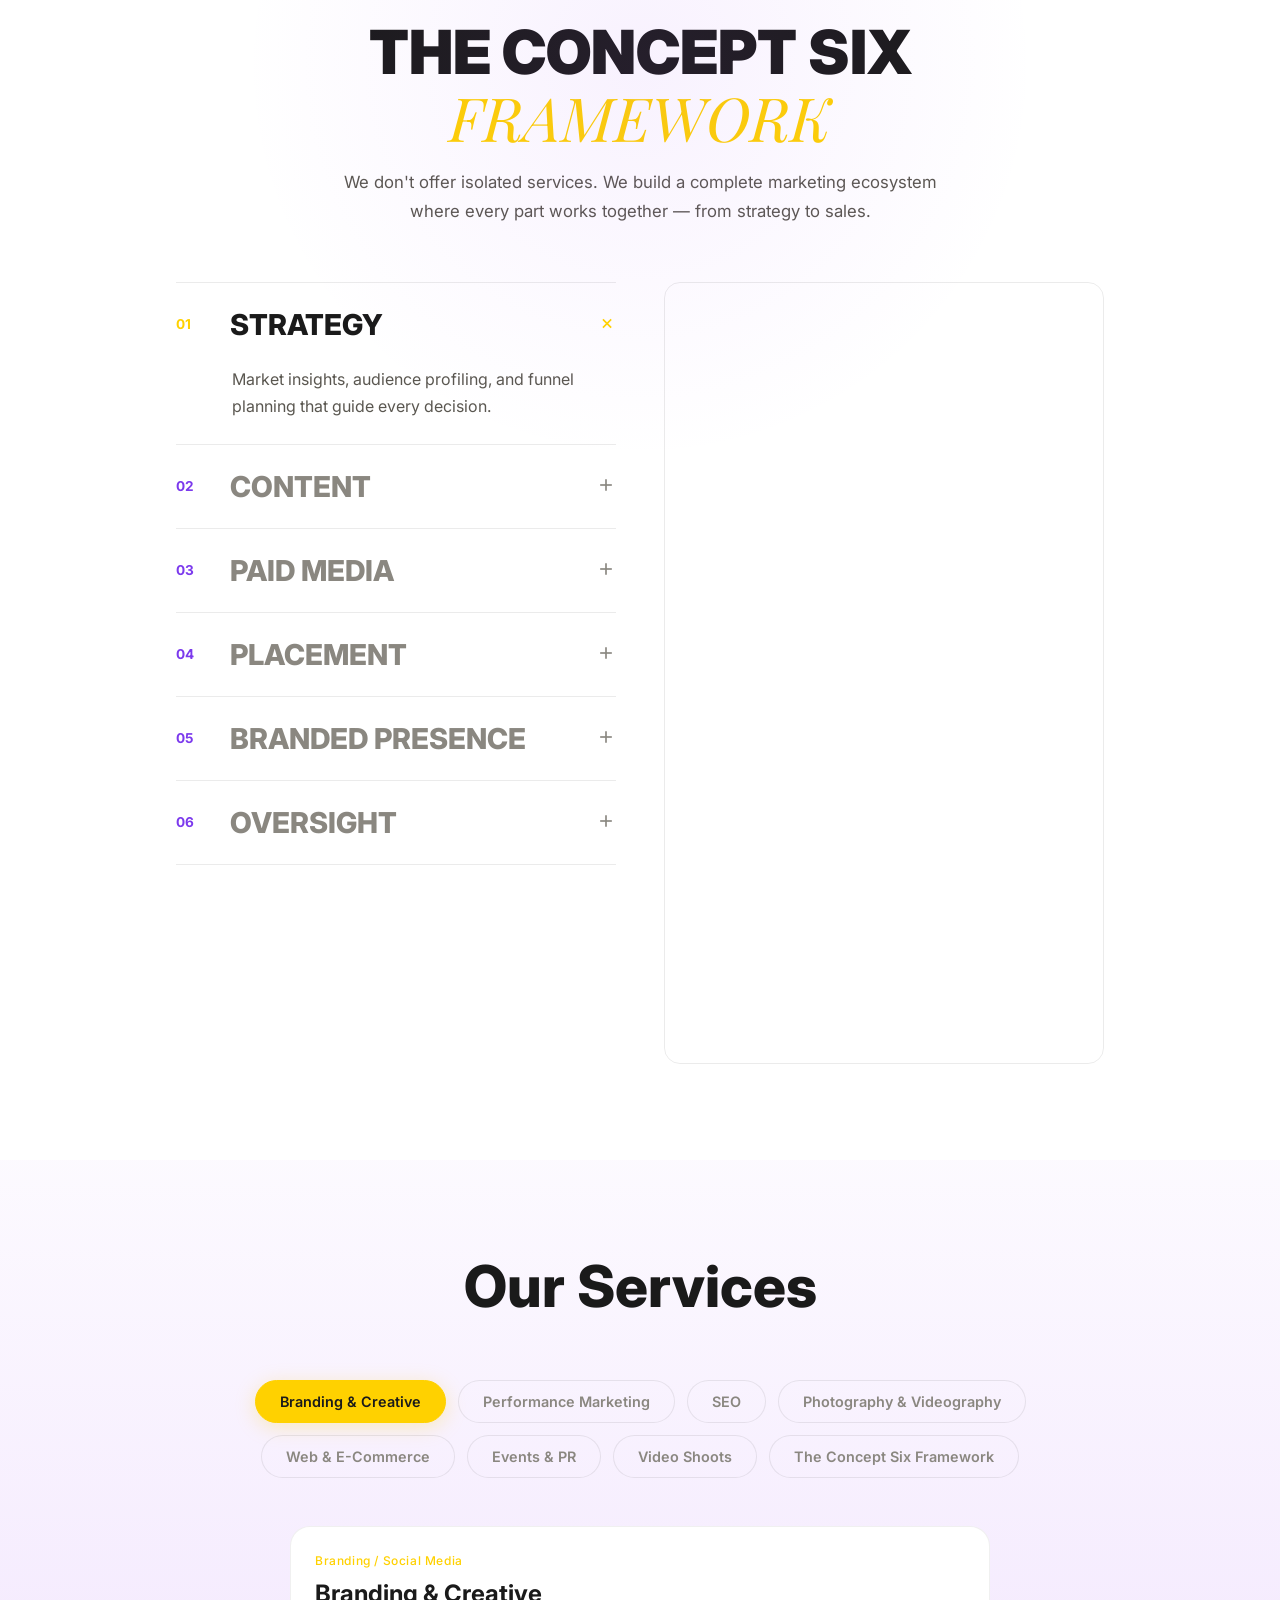
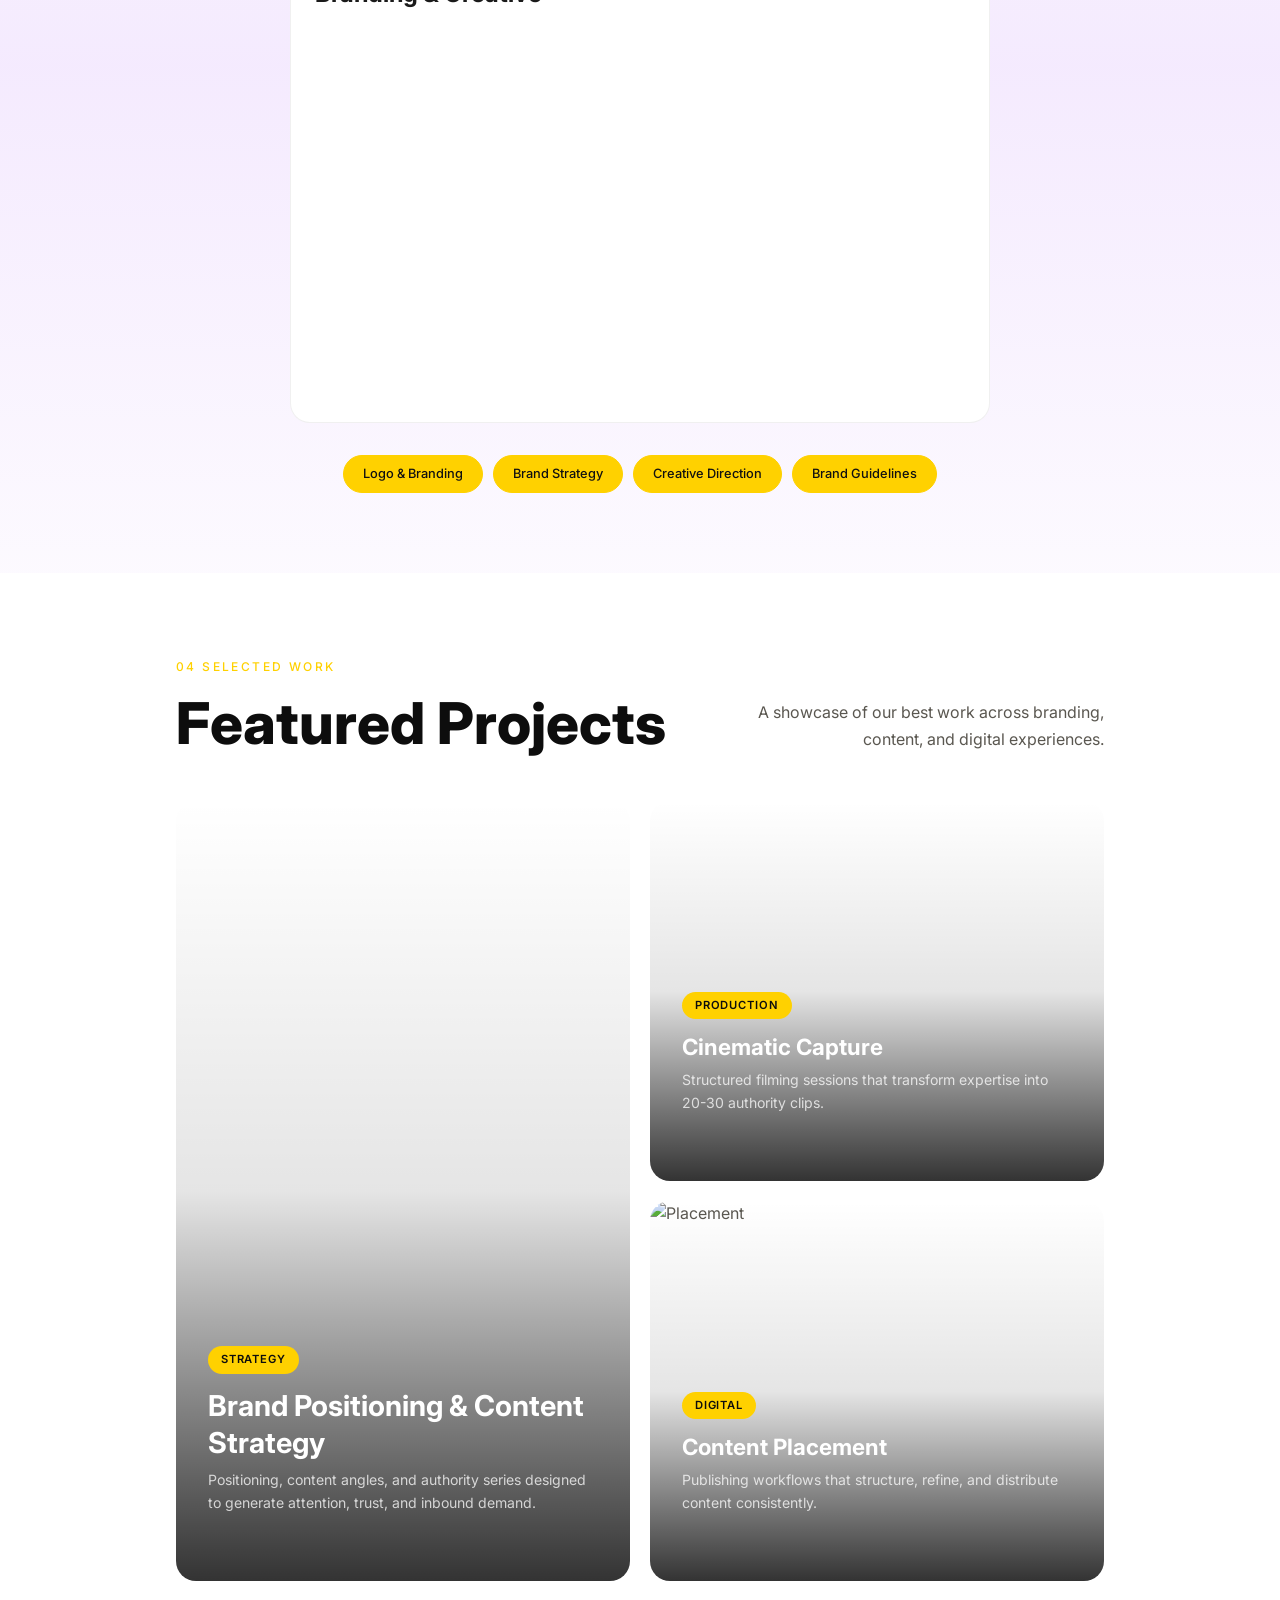
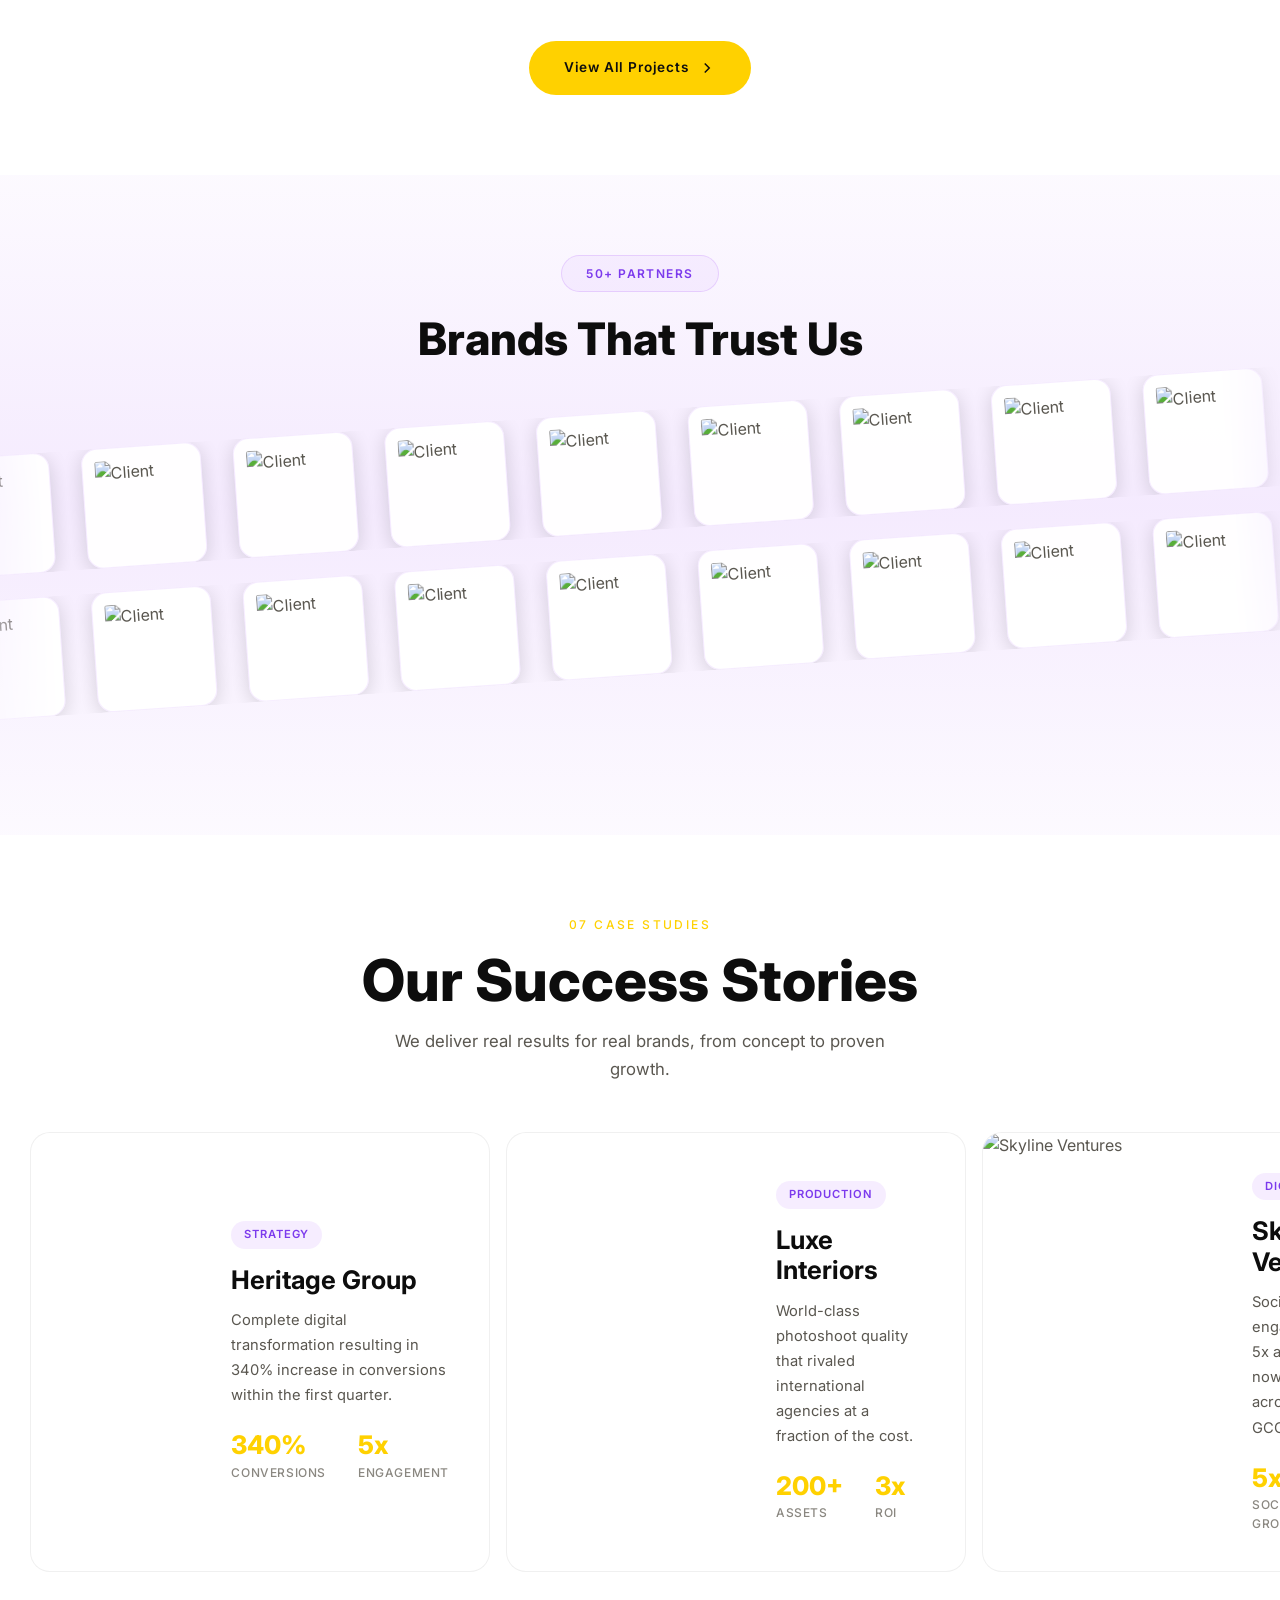
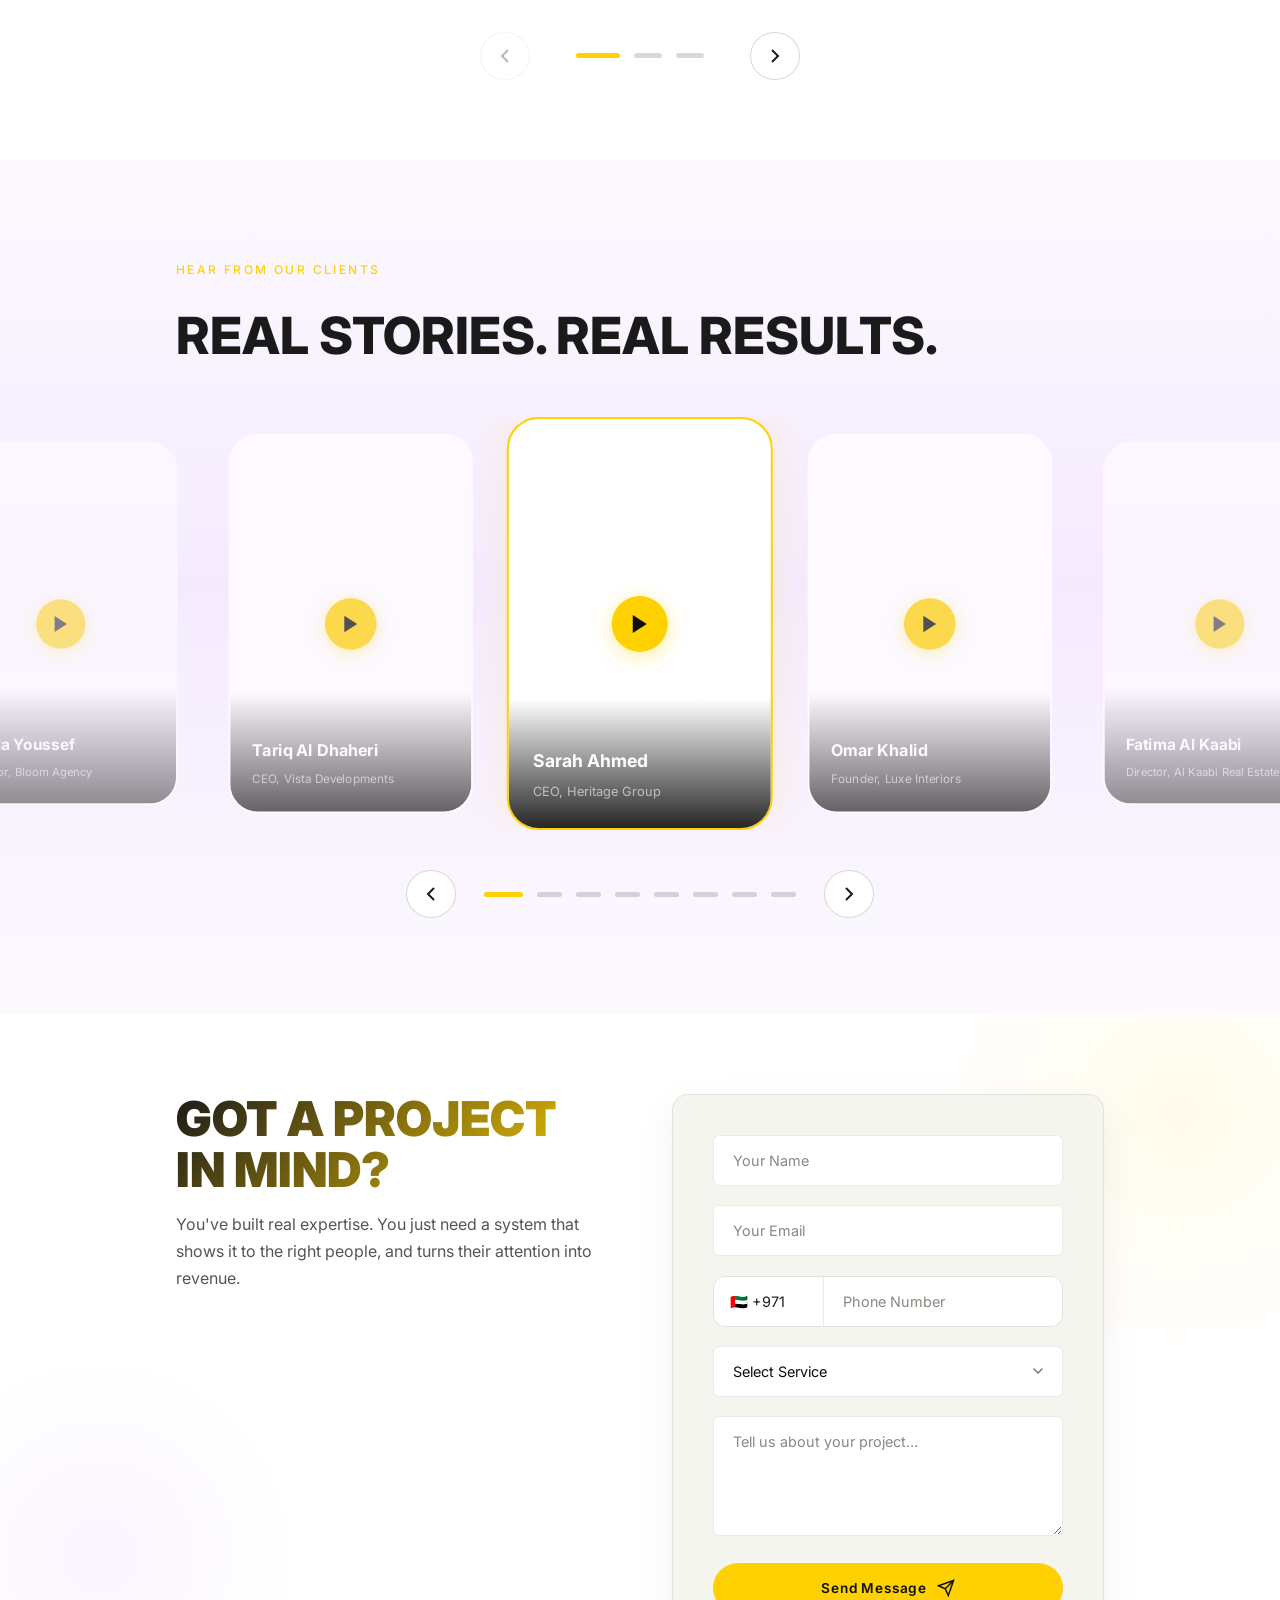
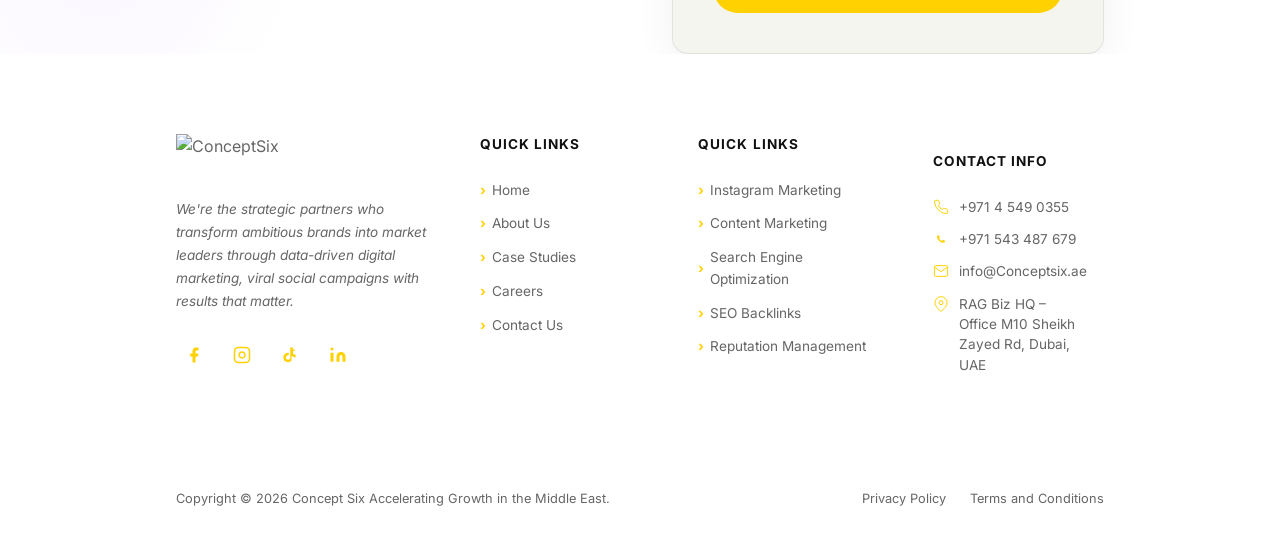
==== commit 55583641: "Redesign system cards: square with bg image and reel-size video overlay Co-Authored-By: Claude Opus " ====
--- a/index.html
+++ b/index.html
@@ -358,8 +358,9 @@
             </div>
             <div class="system-grid">
                 <div class="system-card" data-reveal>
-                    <div class="system-card-img">
-                        <span class="system-card-num">01</span>
+                    <img class="system-card-bg" src="https://conceptsix.ae/wp-content/uploads/2025/10/freepik__a-sleek-digital-marketing-concept-modern-workspace__54560.webp" alt="" loading="lazy">
+                    <span class="system-card-num">01</span>
+                    <div class="system-card-reel">
                         <video muted loop playsinline autoplay>
                             <source src="https://245974602.fs1.hubspotusercontent-na2.net/hubfs/245974602/conceptsix.ae_207cee48bc6541caa15a0e30786407da.mp4" type="video/mp4">
                         </video>
@@ -370,8 +371,9 @@
                     </div>
                 </div>
                 <div class="system-card" data-reveal>
-                    <div class="system-card-img">
-                        <span class="system-card-num">02</span>
+                    <img class="system-card-bg" src="https://conceptsix.ae/wp-content/uploads/2025/10/freepik__a-sleek-digital-marketing-concept-modern-workspace__54560.webp" alt="" loading="lazy">
+                    <span class="system-card-num">02</span>
+                    <div class="system-card-reel">
                         <video muted loop playsinline autoplay>
                             <source src="https://245974602.fs1.hubspotusercontent-na2.net/hubfs/245974602/conceptsix.ae_7f58416b488a4c779fd698d5a2c591d6.mp4" type="video/mp4">
                         </video>
@@ -382,8 +384,9 @@
                     </div>
                 </div>
                 <div class="system-card" data-reveal>
-                    <div class="system-card-img">
-                        <span class="system-card-num">03</span>
+                    <img class="system-card-bg" src="https://conceptsix.ae/wp-content/uploads/2025/10/freepik__a-sleek-digital-marketing-concept-modern-workspace__54560.webp" alt="" loading="lazy">
+                    <span class="system-card-num">03</span>
+                    <div class="system-card-reel">
                         <video muted loop playsinline autoplay>
                             <source src="https://245974602.fs1.hubspotusercontent-na2.net/hubfs/245974602/conceptsix.ae_d3bd3bac82c04b7691233d6f83fd4b0c.mp4" type="video/mp4">
                         </video>
@@ -394,8 +397,9 @@
                     </div>
                 </div>
                 <div class="system-card" data-reveal>
-                    <div class="system-card-img">
-                        <span class="system-card-num">04</span>
+                    <img class="system-card-bg" src="https://conceptsix.ae/wp-content/uploads/2025/10/freepik__a-sleek-digital-marketing-concept-modern-workspace__54560.webp" alt="" loading="lazy">
+                    <span class="system-card-num">04</span>
+                    <div class="system-card-reel">
                         <video muted loop playsinline autoplay>
                             <source src="https://245974602.fs1.hubspotusercontent-na2.net/hubfs/245974602/conceptsix.ae_1b0bbf4b0c5842178cee90f04976ee6a.mp4" type="video/mp4">
                         </video>
--- a/styles.css
+++ b/styles.css
@@ -120,13 +120,7 @@
 }
 
 [data-theme="light"] .about-feature,
-[data-theme="light"] .system-card {
-    background: #ffffff;
-    border-color: rgba(0, 0, 0, 0.06);
-}
-
-[data-theme="light"] .about-feature:hover,
-[data-theme="light"] .system-card:hover {
+[data-theme="light"] .about-feature:hover {
     box-shadow: 0 8px 30px rgba(0, 0, 0, 0.08);
 }
 
@@ -2127,6 +2121,7 @@
 .testi-btn {
     width: 48px;
     height: 48px;
+    max-width: 48px;
     border-radius: 50%;
     border: 1px solid var(--border-hover);
     background: var(--bg-elevated);
@@ -3279,7 +3274,7 @@
 
 .sf-card--wide .sf-icon {
     margin-bottom: auto;
-    color: #111;
+    color: #7C3AED;
 }
 
 .sf-card--wide__bottom {
@@ -3447,25 +3442,37 @@
 }
 
 .system-card {
-    background: #161625;
+    position: relative;
     border-radius: 16px;
     overflow: hidden;
     transition: transform 0.4s var(--ease-out), border-color 0.4s;
     border: 1px solid rgba(255, 255, 255, 0.05);
-    display: flex;
-    flex-direction: column;
+    aspect-ratio: 1 / 1;
+    display: flex;
+    align-items: center;
+    justify-content: center;
 }
 
 .system-card:hover {
     transform: translateY(-4px);
     border-color: rgba(255, 255, 255, 0.1);
+}
+
+.system-card-bg {
+    position: absolute;
+    inset: 0;
+    width: 100%;
+    height: 100%;
+    object-fit: cover;
+    z-index: 0;
+    filter: brightness(0.35);
 }
 
 .system-card-num {
     position: absolute;
     top: 14px;
     left: 14px;
-    z-index: 2;
+    z-index: 3;
     display: inline-flex;
     align-items: center;
     justify-content: center;
@@ -3479,15 +3486,17 @@
     padding: 0.25rem 0.65rem;
 }
 
-.system-card-img {
-    width: 100%;
-    aspect-ratio: 16 / 10;
-    overflow: hidden;
+.system-card-reel {
     position: relative;
-}
-
-.system-card-img video,
-.system-card-img img {
+    z-index: 2;
+    width: 55%;
+    aspect-ratio: 9 / 16;
+    border-radius: 12px;
+    overflow: hidden;
+    box-shadow: 0 8px 30px rgba(0, 0, 0, 0.4);
+}
+
+.system-card-reel video {
     width: 100%;
     height: 100%;
     object-fit: cover;
@@ -3495,14 +3504,20 @@
 }
 
 .system-card-text {
+    position: absolute;
+    bottom: 0;
+    left: 0;
+    right: 0;
     padding: 1.3rem 1.5rem 1.5rem;
+    z-index: 3;
+    background: linear-gradient(transparent, rgba(0, 0, 0, 0.8));
 }
 
 .system-card-title {
     font-family: var(--font-display);
     font-size: 1.25rem;
     font-weight: 900;
-    color: var(--white);
+    color: #fff;
     text-transform: uppercase;
     margin-bottom: 0.5rem;
     letter-spacing: 0.01em;
@@ -3512,22 +3527,29 @@
 .system-card-desc {
     font-size: 0.85rem;
     line-height: 1.55;
-    color: var(--text);
+    color: rgba(255, 255, 255, 0.8);
 }
 
 [data-theme="light"] .system-card {
-    background: #ffffff;
-    border-color: rgba(0, 0, 0, 0.06);
+    border-color: rgba(0, 0, 0, 0.08);
 }
 
 [data-theme="light"] .system-card:hover {
-    box-shadow: 0 8px 30px rgba(0, 0, 0, 0.08);
+    box-shadow: 0 8px 30px rgba(0, 0, 0, 0.15);
 }
 
 [data-theme="light"] .system-card-num {
     background: #7C3AED;
     border-color: #7C3AED;
     color: #fff;
+}
+
+[data-theme="light"] .system-card-title {
+    color: #fff;
+}
+
+[data-theme="light"] .system-card-desc {
+    color: rgba(255, 255, 255, 0.8);
 }
 
 [data-theme="light"] .system-pill {
